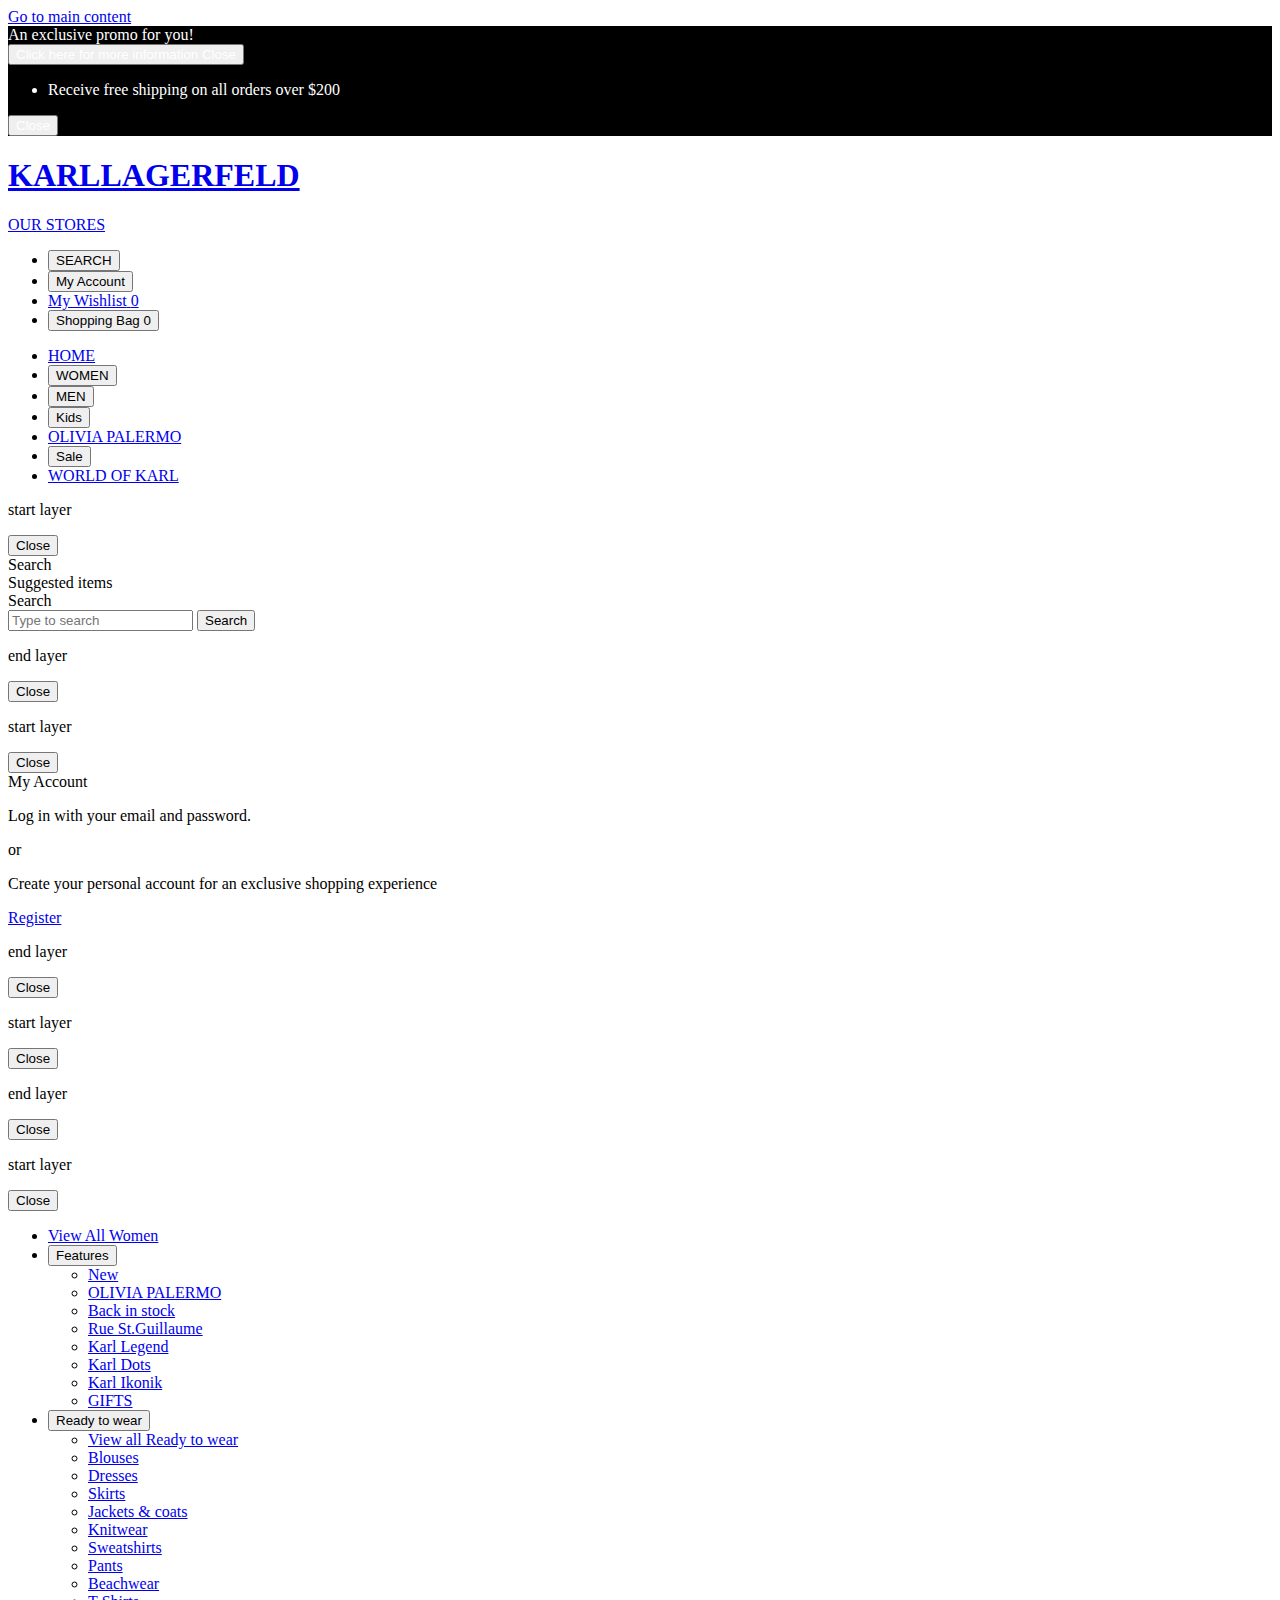
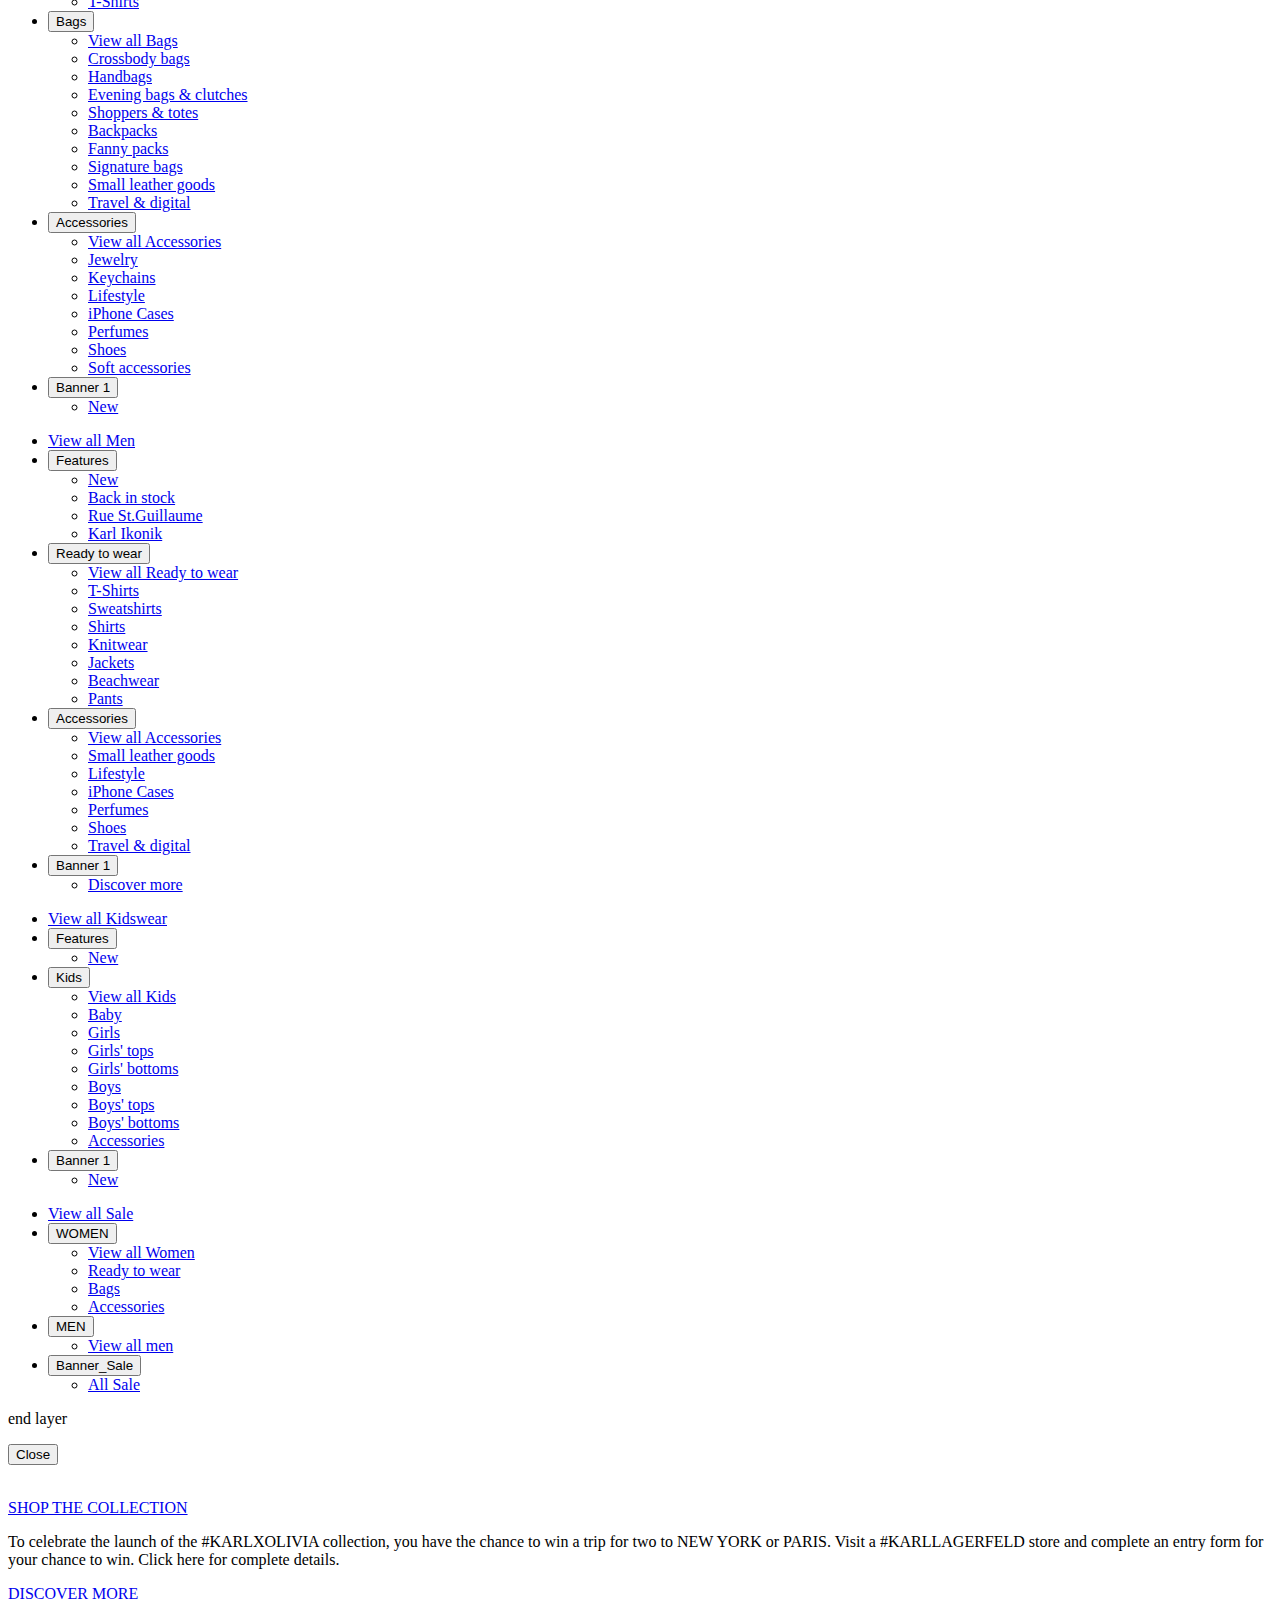
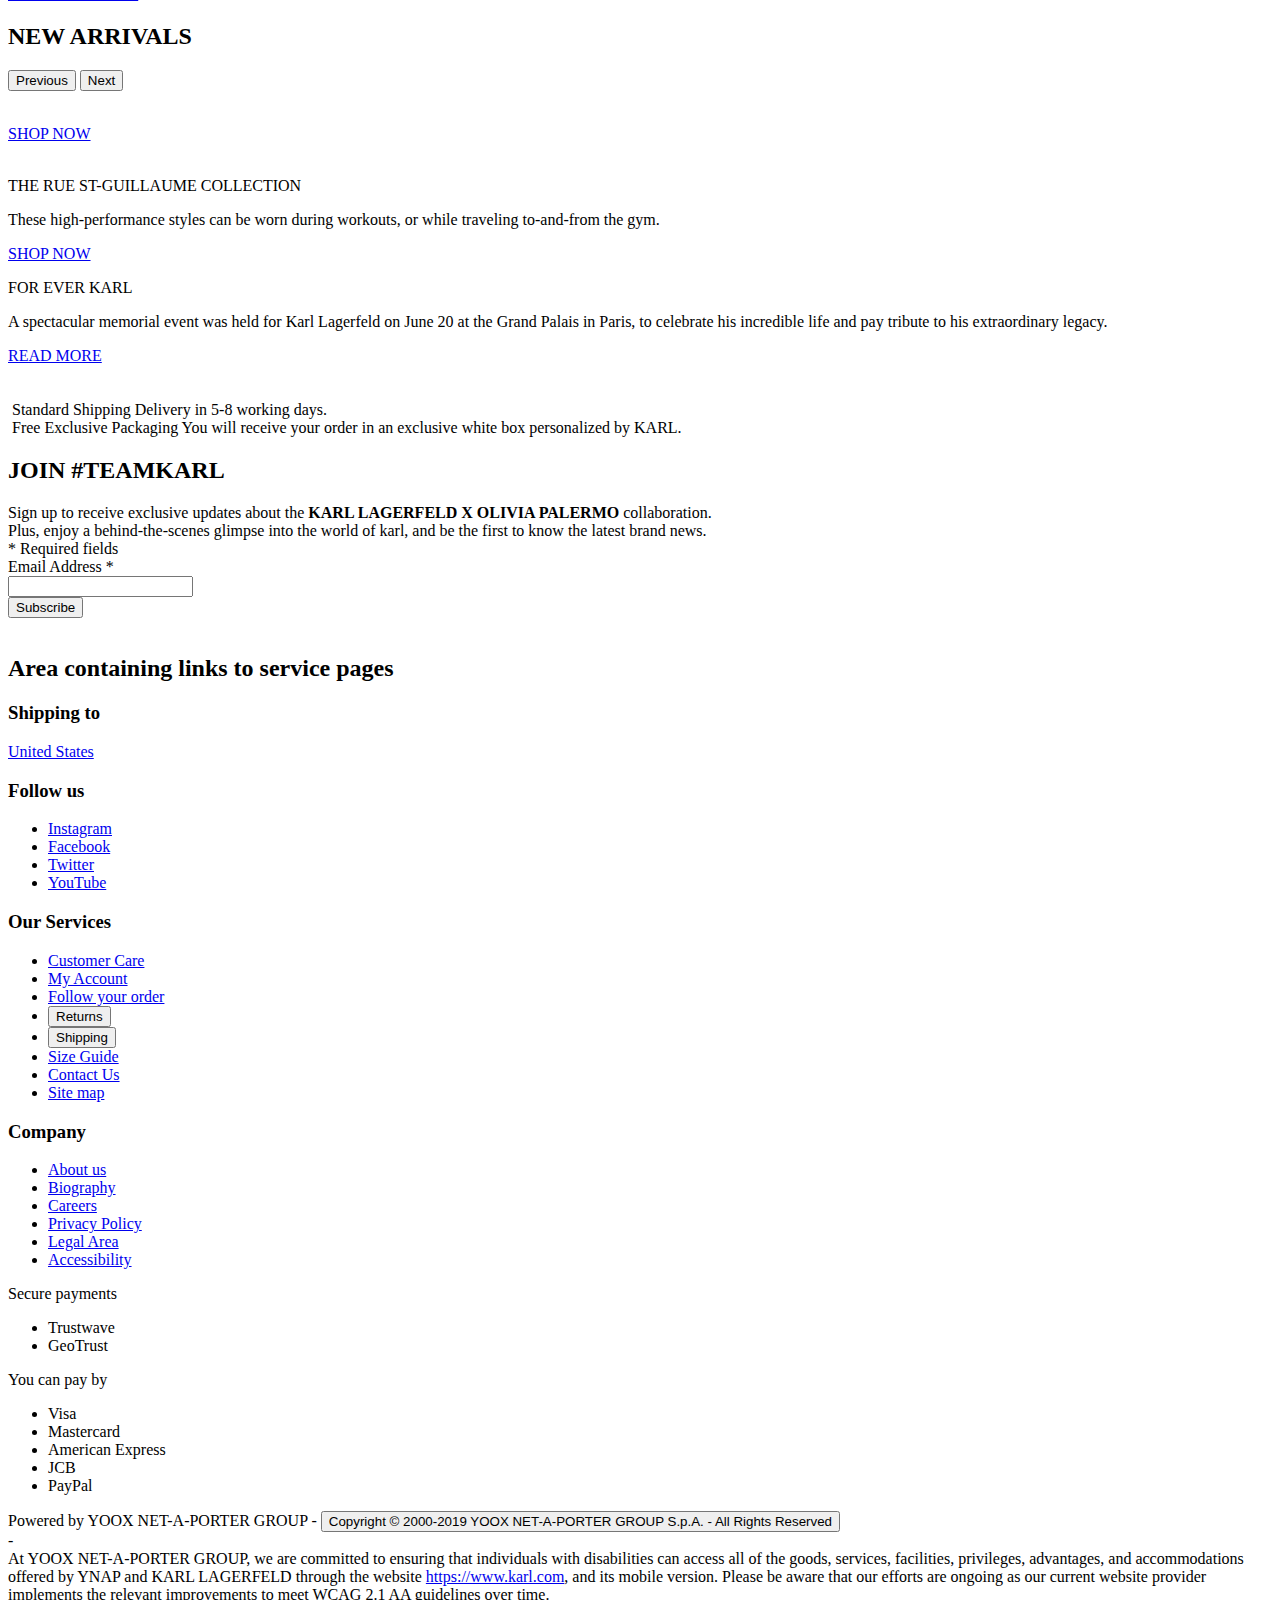
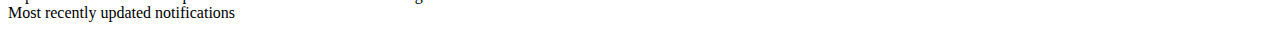
==== index.html @ ff4d2eaf "Add files via upload" ====
<!DOCTYPE html>
<html lang="en" class="no-js desktop" xmlns:fb="//www.facebook.com/2008/fbml" xmlns:og="//opengraphprotocol.org/schema/">
<head>
    <meta charset="utf-8" />
    <meta http-equiv="X-UA-Compatible" content="IE=edge">
    <meta name="viewport" content="width=device-width, height=device-height,  initial-scale=1.0, user-scalable=no, user-scalable=0" />
<script>

    if (typeof yTos === 'undefined') {
        yTos = {};
    }

    yTos.navigation = {"SiteCode":"KARLLAGERFELD_US","Culture":"","Gender":"","Action":"Index","Controller":"Home","Area":"","CurrencySign":"","GenerationDate":"20190708163214","GenerationOriginMachine":"YFP1KARLL02INET","PathAndQuery":"/Home/Index?sitecode=KARLLAGERFELD_US&amp;culture=&amp;language=en&amp;yurirulename=home","Language":"en","LangId":"","PathAndQueryParsed":[{"ParamName":"sitecode","ParamValue":"KARLLAGERFELD_US"},{"ParamName":"culture","ParamValue":""},{"ParamName":"language","ParamValue":"en"},{"ParamName":"yurirulename","ParamValue":"home"}],"AreaIsoCode":"us","AbTests":[],"SiteDefaultGender":"D","SiteDefaultSeason":"P"};
yTos.configuration = {"CloudProductUri":"https://www.karl.com/","CssUri":"https://www.karl.com/ytos/releases/","IdpSettings":{"ImplicitLoginTime":300,"IsIdpEnabled":false},"ImageConverterService":"None","ImgUri":"https://www.karl.com/","JsHelperUri":"https://www.karl.com/ytos/helpers/","JsUri":"https://www.karl.com/ytos/releases/","JsResourcesUri":"https://www.karl.com/ytos/resources/","MapService":{"ApiKey":null,"ClientId":"gme-ynap","Channel":null},"ProductUri":"https://www.karl.com/"};
yTos.domains = {"Host":"https://www.karl.com","HostSecure":"https://www.karl.com","Cookie":"karl.com"};
yTos.environment = "prod";
yTos.configuration.defaults = {"Gender":"D","Season":"P"};


</script>



                <link rel="alternate" hreflang="x-default" href="https://www.karl.com/"/>
                <link rel="alternate" hreflang="en-AD" href="https://www.karl.com/ad"/>
                <link rel="alternate" hreflang="en-AE" href="https://www.karl.com/ae"/>
                <link rel="alternate" hreflang="en-AL" href="https://www.karl.com/al"/>
                <link rel="alternate" hreflang="en-AM" href="https://www.karl.com/am"/>
                <link rel="alternate" hreflang="en-AR" href="https://www.karl.com/ar"/>
                <link rel="alternate" hreflang="de-AT" href="https://www.karl.com/at"/>
                <link rel="alternate" hreflang="en-AU" href="https://www.karl.com/au"/>
                <link rel="alternate" hreflang="en-AZ" href="https://www.karl.com/az"/>
                <link rel="alternate" hreflang="en-BA" href="https://www.karl.com/ba"/>
                <link rel="alternate" hreflang="en-BE" href="https://www.karl.com/be"/>
                <link rel="alternate" hreflang="en-BG" href="https://www.karl.com/bg"/>
                <link rel="alternate" hreflang="en-BH" href="https://www.karl.com/bh"/>
                <link rel="alternate" hreflang="en-BN" href="https://www.karl.com/bn"/>
                <link rel="alternate" hreflang="en-BY" href="https://www.karl.com/by"/>
                <link rel="alternate" hreflang="en-CA" href="https://www.karl.com/ca"/>
                <link rel="alternate" hreflang="en-CH" href="https://www.karl.com/ch"/>
                <link rel="alternate" hreflang="en-CI" href="https://www.karl.com/ci"/>
                <link rel="alternate" hreflang="en-CL" href="https://www.karl.com/cl"/>
                <link rel="alternate" hreflang="en-CO" href="https://www.karl.com/co"/>
                <link rel="alternate" hreflang="en-CY" href="https://www.karl.com/cy"/>
                <link rel="alternate" hreflang="en-CZ" href="https://www.karl.com/cz"/>
                <link rel="alternate" hreflang="de-DE" href="https://www.karl.com/de"/>
                <link rel="alternate" hreflang="en-DK" href="https://www.karl.com/dk"/>
                <link rel="alternate" hreflang="en-DO" href="https://www.karl.com/do"/>
                <link rel="alternate" hreflang="en-DZ" href="https://www.karl.com/dz"/>
                <link rel="alternate" hreflang="en-EE" href="https://www.karl.com/ee"/>
                <link rel="alternate" hreflang="en-EG" href="https://www.karl.com/eg"/>
                <link rel="alternate" hreflang="es-ES" href="https://www.karl.com/es"/>
                <link rel="alternate" hreflang="en-FI" href="https://www.karl.com/fi"/>
                <link rel="alternate" hreflang="fr-FR" href="https://www.karl.com/fr"/>
                <link rel="alternate" hreflang="en-GB" href="https://www.karl.com/gb"/>
                <link rel="alternate" hreflang="en-GE" href="https://www.karl.com/ge"/>
                <link rel="alternate" hreflang="en-GR" href="https://www.karl.com/gr"/>
                <link rel="alternate" hreflang="en-GT" href="https://www.karl.com/gt"/>
                <link rel="alternate" hreflang="en-HR" href="https://www.karl.com/hr"/>
                <link rel="alternate" hreflang="en-HU" href="https://www.karl.com/hu"/>
                <link rel="alternate" hreflang="en-ID" href="https://www.karl.com/id"/>
                <link rel="alternate" hreflang="en-IE" href="https://www.karl.com/ie"/>
                <link rel="alternate" hreflang="en-IL" href="https://www.karl.com/il"/>
                <link rel="alternate" hreflang="en-IN" href="https://www.karl.com/in"/>
                <link rel="alternate" hreflang="en-IS" href="https://www.karl.com/is"/>
                <link rel="alternate" hreflang="it-IT" href="https://www.karl.com/it"/>
                <link rel="alternate" hreflang="en-JO" href="https://www.karl.com/jo"/>
                <link rel="alternate" hreflang="ja-JP" href="https://www.karl.com/jp"/>
                <link rel="alternate" hreflang="en-KG" href="https://www.karl.com/kg"/>
                <link rel="alternate" hreflang="en-KR" href="https://www.karl.com/kr"/>
                <link rel="alternate" hreflang="en-KW" href="https://www.karl.com/kw"/>
                <link rel="alternate" hreflang="en-KZ" href="https://www.karl.com/kz"/>
                <link rel="alternate" hreflang="en-LB" href="https://www.karl.com/lb"/>
                <link rel="alternate" hreflang="en-LI" href="https://www.karl.com/li"/>
                <link rel="alternate" hreflang="en-LR" href="https://www.karl.com/lr"/>
                <link rel="alternate" hreflang="en-LT" href="https://www.karl.com/lt"/>
                <link rel="alternate" hreflang="en-LU" href="https://www.karl.com/lu"/>
                <link rel="alternate" hreflang="en-LV" href="https://www.karl.com/lv"/>
                <link rel="alternate" hreflang="en-MA" href="https://www.karl.com/ma"/>
                <link rel="alternate" hreflang="fr-MC" href="https://www.karl.com/mc"/>
                <link rel="alternate" hreflang="en-MD" href="https://www.karl.com/md"/>
                <link rel="alternate" hreflang="en-ME" href="https://www.karl.com/me"/>
                <link rel="alternate" hreflang="en-MG" href="https://www.karl.com/mg"/>
                <link rel="alternate" hreflang="en-MK" href="https://www.karl.com/mk"/>
                <link rel="alternate" hreflang="en-MT" href="https://www.karl.com/mt"/>
                <link rel="alternate" hreflang="en-MX" href="https://www.karl.com/mx"/>
                <link rel="alternate" hreflang="en-MY" href="https://www.karl.com/my"/>
                <link rel="alternate" hreflang="en-NL" href="https://www.karl.com/nl"/>
                <link rel="alternate" hreflang="en-NO" href="https://www.karl.com/no"/>
                <link rel="alternate" hreflang="en-NZ" href="https://www.karl.com/nz"/>
                <link rel="alternate" hreflang="en-OM" href="https://www.karl.com/om"/>
                <link rel="alternate" hreflang="en-PA" href="https://www.karl.com/pa"/>
                <link rel="alternate" hreflang="en-PE" href="https://www.karl.com/pe"/>
                <link rel="alternate" hreflang="en-PH" href="https://www.karl.com/ph"/>
                <link rel="alternate" hreflang="en-PL" href="https://www.karl.com/pl"/>
                <link rel="alternate" hreflang="en-PT" href="https://www.karl.com/pt"/>
                <link rel="alternate" hreflang="en-PY" href="https://www.karl.com/py"/>
                <link rel="alternate" hreflang="en-QA" href="https://www.karl.com/qa"/>
                <link rel="alternate" hreflang="en-RO" href="https://www.karl.com/ro"/>
                <link rel="alternate" hreflang="en-RS" href="https://www.karl.com/rs"/>
                <link rel="alternate" hreflang="ru-RU" href="https://www.karl.com/ru"/>
                <link rel="alternate" hreflang="en-SA" href="https://www.karl.com/sa"/>
                <link rel="alternate" hreflang="en-SE" href="https://www.karl.com/se"/>
                <link rel="alternate" hreflang="en-SI" href="https://www.karl.com/si"/>
                <link rel="alternate" hreflang="en-SK" href="https://www.karl.com/sk"/>
                <link rel="alternate" hreflang="it-SM" href="https://www.karl.com/sm"/>
                <link rel="alternate" hreflang="en-SR" href="https://www.karl.com/sr"/>
                <link rel="alternate" hreflang="en-SY" href="https://www.karl.com/sy"/>
                <link rel="alternate" hreflang="en-TH" href="https://www.karl.com/th"/>
                <link rel="alternate" hreflang="en-TJ" href="https://www.karl.com/tj"/>
                <link rel="alternate" hreflang="en-TM" href="https://www.karl.com/tm"/>
                <link rel="alternate" hreflang="en-TN" href="https://www.karl.com/tn"/>
                <link rel="alternate" hreflang="en-TR" href="https://www.karl.com/tr"/>
                <link rel="alternate" hreflang="en-UA" href="https://www.karl.com/ua"/>
                <link rel="alternate" hreflang="en-US" href="https://www.karl.com/us"/>
                <link rel="alternate" hreflang="en-UZ" href="https://www.karl.com/uz"/>
                <link rel="alternate" hreflang="it-VA" href="https://www.karl.com/va"/>
                <link rel="alternate" hreflang="en-VE" href="https://www.karl.com/ve"/>
                <link rel="alternate" hreflang="en-VN" href="https://www.karl.com/vn"/>
                <link rel="alternate" hreflang="en-ZA" href="https://www.karl.com/za"/>
        <link rel="canonical" href="https://www.karl.com"/>

    <link rel="shortcut icon" type="image/x-icon" href="https://www.karl.com/ytos/resources/KARLLAGERFELD/favicon/favicon.ico">

<link href="css/site.css" rel="stylesheet" />
<link href="css/home.css" rel="stylesheet" />


    <script type="text/javascript">
        /*! modernizr 3.6.0 (Custom Build) | MIT *
         * https://modernizr.com/download/?-cssanimations-cssgrid_cssgridlegacy-csstransitions-flexbox-flexboxlegacy-geolocation-history-touchevents-domprefixes-hasevent-mq-prefixed-prefixes-setclasses-shiv-testallprops-testprop-teststyles !*/
        !function(e,t,n){function r(e){return e.replace(/([a-z])-([a-z])/g,function(e,t,n){return t+n.toUpperCase()}).replace(/^-/,"")}function o(e,t){return typeof e===t}function i(){var e,t,n,r,i,a,s;for(var l in b)if(b.hasOwnProperty(l)){if(e=[],t=b[l],t.name&&(e.push(t.name.toLowerCase()),t.options&&t.options.aliases&&t.options.aliases.length))for(n=0;n<t.options.aliases.length;n++)e.push(t.options.aliases[n].toLowerCase());for(r=o(t.fn,"function")?t.fn():t.fn,i=0;i<e.length;i++)a=e[i],s=a.split("."),1===s.length?Modernizr[s[0]]=r:(!Modernizr[s[0]]||Modernizr[s[0]]instanceof Boolean||(Modernizr[s[0]]=new Boolean(Modernizr[s[0]])),Modernizr[s[0]][s[1]]=r),C.push((r?"":"no-")+s.join("-"))}}function a(e){var t=_.className,n=Modernizr._config.classPrefix||"";if(T&&(t=t.baseVal),Modernizr._config.enableJSClass){var r=new RegExp("(^|\\s)"+n+"no-js(\\s|$)");t=t.replace(r,"$1"+n+"js$2")}Modernizr._config.enableClasses&&(t+=" "+n+e.join(" "+n),T?_.className.baseVal=t:_.className=t)}function s(){return"function"!=typeof t.createElement?t.createElement(arguments[0]):T?t.createElementNS.call(t,"http://www.w3.org/2000/svg",arguments[0]):t.createElement.apply(t,arguments)}function l(){var e=t.body;return e||(e=s(T?"svg":"body"),e.fake=!0),e}function u(e,n,r,o){var i,a,u,c,f="modernizr",d=s("div"),p=l();if(parseInt(r,10))for(;r--;)u=s("div"),u.id=o?o[r]:f+(r+1),d.appendChild(u);return i=s("style"),i.type="text/css",i.id="s"+f,(p.fake?p:d).appendChild(i),p.appendChild(d),i.styleSheet?i.styleSheet.cssText=e:i.appendChild(t.createTextNode(e)),d.id=f,p.fake&&(p.style.background="",p.style.overflow="hidden",c=_.style.overflow,_.style.overflow="hidden",_.appendChild(p)),a=n(d,e),p.fake?(p.parentNode.removeChild(p),_.style.overflow=c,_.offsetHeight):d.parentNode.removeChild(d),!!a}function c(e,t){return!!~(""+e).indexOf(t)}function f(e,t){return function(){return e.apply(t,arguments)}}function d(e,t,n){var r;for(var i in e)if(e[i]in t)return n===!1?e[i]:(r=t[e[i]],o(r,"function")?f(r,n||t):r);return!1}function p(e){return e.replace(/([A-Z])/g,function(e,t){return"-"+t.toLowerCase()}).replace(/^ms-/,"-ms-")}function m(t,n,r){var o;if("getComputedStyle"in e){o=getComputedStyle.call(e,t,n);var i=e.console;if(null!==o)r&&(o=o.getPropertyValue(r));else if(i){var a=i.error?"error":"log";i[a].call(i,"getComputedStyle returning null, its possible modernizr test results are inaccurate")}}else o=!n&&t.currentStyle&&t.currentStyle[r];return o}function h(t,r){var o=t.length;if("CSS"in e&&"supports"in e.CSS){for(;o--;)if(e.CSS.supports(p(t[o]),r))return!0;return!1}if("CSSSupportsRule"in e){for(var i=[];o--;)i.push("("+p(t[o])+":"+r+")");return i=i.join(" or "),u("@supports ("+i+") { #modernizr { position: absolute; } }",function(e){return"absolute"==m(e,null,"position")})}return n}function v(e,t,i,a){function l(){f&&(delete M.style,delete M.modElem)}if(a=o(a,"undefined")?!1:a,!o(i,"undefined")){var u=h(e,i);if(!o(u,"undefined"))return u}for(var f,d,p,m,v,g=["modernizr","tspan","samp"];!M.style&&g.length;)f=!0,M.modElem=s(g.shift()),M.style=M.modElem.style;for(p=e.length,d=0;p>d;d++)if(m=e[d],v=M.style[m],c(m,"-")&&(m=r(m)),M.style[m]!==n){if(a||o(i,"undefined"))return l(),"pfx"==t?m:!0;try{M.style[m]=i}catch(y){}if(M.style[m]!=v)return l(),"pfx"==t?m:!0}return l(),!1}function g(e,t,n,r,i){var a=e.charAt(0).toUpperCase()+e.slice(1),s=(e+" "+P.join(a+" ")+a).split(" ");return o(t,"string")||o(t,"undefined")?v(s,t,r,i):(s=(e+" "+E.join(a+" ")+a).split(" "),d(s,t,n))}function y(e,t,r){return g(e,n,n,t,r)}var C=[],x="Moz O ms Webkit",b=[],S={_version:"3.6.0",_config:{classPrefix:"",enableClasses:!0,enableJSClass:!0,usePrefixes:!0},_q:[],on:function(e,t){var n=this;setTimeout(function(){t(n[e])},0)},addTest:function(e,t,n){b.push({name:e,fn:t,options:n})},addAsyncTest:function(e){b.push({name:null,fn:e})}},E=S._config.usePrefixes?x.toLowerCase().split(" "):[];S._domPrefixes=E;var Modernizr=function(){};Modernizr.prototype=S,Modernizr=new Modernizr,Modernizr.addTest("geolocation","geolocation"in navigator),Modernizr.addTest("history",function(){var t=navigator.userAgent;return-1===t.indexOf("Android 2.")&&-1===t.indexOf("Android 4.0")||-1===t.indexOf("Mobile Safari")||-1!==t.indexOf("Chrome")||-1!==t.indexOf("Windows Phone")||"file:"===location.protocol?e.history&&"pushState"in e.history:!1});var w=S._config.usePrefixes?" -webkit- -moz- -o- -ms- ".split(" "):["",""];S._prefixes=w;var _=t.documentElement,T="svg"===_.nodeName.toLowerCase();T||!function(e,t){function n(e,t){var n=e.createElement("p"),r=e.getElementsByTagName("head")[0]||e.documentElement;return n.innerHTML="x<style>"+t+"</style>",r.insertBefore(n.lastChild,r.firstChild)}function r(){var e=C.elements;return"string"==typeof e?e.split(" "):e}function o(e,t){var n=C.elements;"string"!=typeof n&&(n=n.join(" ")),"string"!=typeof e&&(e=e.join(" ")),C.elements=n+" "+e,u(t)}function i(e){var t=y[e[v]];return t||(t={},g++,e[v]=g,y[g]=t),t}function a(e,n,r){if(n||(n=t),f)return n.createElement(e);r||(r=i(n));var o;return o=r.cache[e]?r.cache[e].cloneNode():h.test(e)?(r.cache[e]=r.createElem(e)).cloneNode():r.createElem(e),!o.canHaveChildren||m.test(e)||o.tagUrn?o:r.frag.appendChild(o)}function s(e,n){if(e||(e=t),f)return e.createDocumentFragment();n=n||i(e);for(var o=n.frag.cloneNode(),a=0,s=r(),l=s.length;l>a;a++)o.createElement(s[a]);return o}function l(e,t){t.cache||(t.cache={},t.createElem=e.createElement,t.createFrag=e.createDocumentFragment,t.frag=t.createFrag()),e.createElement=function(n){return C.shivMethods?a(n,e,t):t.createElem(n)},e.createDocumentFragment=Function("h,f","return function(){var n=f.cloneNode(),c=n.createElement;h.shivMethods&&("+r().join().replace(/[\w\-:]+/g,function(e){return t.createElem(e),t.frag.createElement(e),'c("'+e+'")'})+");return n}")(C,t.frag)}function u(e){e||(e=t);var r=i(e);return!C.shivCSS||c||r.hasCSS||(r.hasCSS=!!n(e,"article,aside,dialog,figcaption,figure,footer,header,hgroup,main,nav,section{display:block}mark{background:#FF0;color:#000}template{display:none}")),f||l(e,r),e}var c,f,d="3.7.3",p=e.html5||{},m=/^<|^(?:button|map|select|textarea|object|iframe|option|optgroup)$/i,h=/^(?:a|b|code|div|fieldset|h1|h2|h3|h4|h5|h6|i|label|li|ol|p|q|span|strong|style|table|tbody|td|th|tr|ul)$/i,v="_html5shiv",g=0,y={};!function(){try{var e=t.createElement("a");e.innerHTML="<xyz></xyz>",c="hidden"in e,f=1==e.childNodes.length||function(){t.createElement("a");var e=t.createDocumentFragment();return"undefined"==typeof e.cloneNode||"undefined"==typeof e.createDocumentFragment||"undefined"==typeof e.createElement}()}catch(n){c=!0,f=!0}}();var C={elements:p.elements||"abbr article aside audio bdi canvas data datalist details dialog figcaption figure footer header hgroup main mark meter nav output picture progress section summary template time video",version:d,shivCSS:p.shivCSS!==!1,supportsUnknownElements:f,shivMethods:p.shivMethods!==!1,type:"default",shivDocument:u,createElement:a,createDocumentFragment:s,addElements:o};e.html5=C,u(t),"object"==typeof module&&module.exports&&(module.exports=C)}("undefined"!=typeof e?e:this,t);var N=function(){function e(e,t){var o;return e?(t&&"string"!=typeof t||(t=s(t||"div")),e="on"+e,o=e in t,!o&&r&&(t.setAttribute||(t=s("div")),t.setAttribute(e,""),o="function"==typeof t[e],t[e]!==n&&(t[e]=n),t.removeAttribute(e)),o):!1}var r=!("onblur"in t.documentElement);return e}();S.hasEvent=N;var z=function(){var t=e.matchMedia||e.msMatchMedia;return t?function(e){var n=t(e);return n&&n.matches||!1}:function(t){var n=!1;return u("@media "+t+" { #modernizr { position: absolute; } }",function(t){n="absolute"==(e.getComputedStyle?e.getComputedStyle(t,null):t.currentStyle).position}),n}}();S.mq=z;var j=S.testStyles=u;Modernizr.addTest("touchevents",function(){var n;if("ontouchstart"in e||e.DocumentTouch&&t instanceof DocumentTouch)n=!0;else{var r=["@media (",w.join("touch-enabled),("),"heartz",")","{#modernizr{top:9px;position:absolute}}"].join("");j(r,function(e){n=9===e.offsetTop})}return n});var P=S._config.usePrefixes?x.split(" "):[];S._cssomPrefixes=P;var k=function(t){var r,o=w.length,i=e.CSSRule;if("undefined"==typeof i)return n;if(!t)return!1;if(t=t.replace(/^@/,""),r=t.replace(/-/g,"_").toUpperCase()+"_RULE",r in i)return"@"+t;for(var a=0;o>a;a++){var s=w[a],l=s.toUpperCase()+"_"+r;if(l in i)return"@-"+s.toLowerCase()+"-"+t}return!1};S.atRule=k;var A={elem:s("modernizr")};Modernizr._q.push(function(){delete A.elem});var M={style:A.elem.style};Modernizr._q.unshift(function(){delete M.style});S.testProp=function(e,t,r){return v([e],n,t,r)};S.testAllProps=g;S.prefixed=function(e,t,n){return 0===e.indexOf("@")?k(e):(-1!=e.indexOf("-")&&(e=r(e)),t?g(e,t,n):g(e,"pfx"))};S.testAllProps=y,Modernizr.addTest("cssanimations",y("animationName","a",!0)),Modernizr.addTest("flexbox",y("flexBasis","1px",!0)),Modernizr.addTest("flexboxlegacy",y("boxDirection","reverse",!0)),Modernizr.addTest("csstransitions",y("transition","all",!0)),Modernizr.addTest("cssgridlegacy",y("grid-columns","10px",!0)),Modernizr.addTest("cssgrid",y("grid-template-rows","none",!0)),i(),a(C),delete S.addTest,delete S.addAsyncTest;for(var F=0;F<Modernizr._q.length;F++)Modernizr._q[F]();e.Modernizr=Modernizr}(window,document);
    </script>


<!-- SITE NAME SEARCH - https://developers.google.com/search/docs/data-types/sitename -->
<script type="application/ld+json">
    {
        "@context": "https://schema.org",
        "@type": "WebSite",
        "name": "Karl Lagerfeld Official Online Store",
        "alternateName": "Karl Lagerfeld",
        "url": "https://www.karl.com"
    }
</script>
<!-- ORGANIZATION LOGO - https://developers.google.com/search/docs/data-types/logo -->
<script type="application/ld+json">
    {
        "@context": "https://schema.org",
        "@type": "Organization",
        "url": "https://www.karl.com",
        "logo": "https://www.karl.com/ytos/resources/KARLLAGERFELD/images/logo-karllagerfeld-google.png"
    }
</script>
<!-- SITE LINKS SEARCH BOX - https://developers.google.com/search/docs/data-types/sitelinks-searchbox -->
<script type="application/ld+json">
    {
      "@context": "https://schema.org",
      "@type": "WebSite",
      "url": "https://www.karl.com",
      "potentialAction": {
        "@type": "SearchAction",
        "target": "https://www.karl.com/Search/Index?textsearch={search_term_string}&department=llprdcts",
        "query-input": "required name=search_term_string"
      }
    }
</script>
<!-- SOCIAL PROFILE LINKS - https://developers.google.com/search/docs/data-types/social-profile-links -->
<script type="application/ld+json">
    {
        "@context": "https://schema.org",
        "@type": "Organization",
        "name": "Karl Lagerfeld Official Online Store",
        "url": "https://www.karl.com",
        "sameAs": [
            "https://www.facebook.com/karllagerfeld",
            "https://twitter.com/KarlLagerfeld",
            "https://www.instagram.com/karllagerfeld",
            "https://www.pinterest.com/karllagerfeld",
            "https://www.youtube.com/user/karllagerfeld"
        ]
    }
</script>






<meta property="og:image" content="" />
<meta property="og:title" content="Karl Lagerfeld handbags, clothing, shoes and more - Karl.com" />
<meta property="og:url" content="https://www.karl.com/US">
<meta property="og:type" content="website">
<meta property="og:site_name" content="Karl Lagerfeld handbags, clothing, shoes and more - Karl.com" />
<meta property="og:description" content="Shop Karl Lagerfeld for designer handbags, watches, shoes, clothing and more, and discover the latest news from the World of Karl." />

<meta name="twitter:card" content="product" />
<meta name="twitter:title" content="Karl Lagerfeld handbags, clothing, shoes and more - Karl.com" />
<meta name="twitter:description" content="Shop Karl Lagerfeld for designer handbags, watches, shoes, clothing and more, and discover the latest news from the World of Karl." />
<meta name="twitter:image" content="" />

<meta name="description" content="Shop Karl Lagerfeld for designer handbags, watches, shoes, clothing and more, and discover the latest news from the World of Karl." />
<meta name="keywords" content="" />
            <script>
                yTos.MetaDebugApi = {"SiteCode":"KARLLAGERFELD_US","Page":"H","Gender":null,"AgeRange":null,"Department":null,"Macro":null,"Micro":null,"MacroMarchio":null,"Brand":null,"Season":null,"Section":null,"Landing":null,"Code10":null,"Division":"KARLLAGERFELD","GalleryId":null,"SubSection":null,"Post":null,"Site":null,"GridId":null,"Sh":null,"Family":null,"LangId":"","Occasion":null};
            </script>
        <title>Karl Lagerfeld handbags, clothing, shoes and more - Karl.com</title>


    <link rel="dns-prefetch" href="https://www.karl.com/" />
    <link rel="dns-prefetch" href="https://www.google-analytics.com/" />
    <link rel="dns-prefetch" href="https://maps.googleapis.com/" />
    <link rel="dns-prefetch" href="https://secure.social.yoox.it/" />
    <link rel="dns-prefetch" href="https://script.hotjar.com/" />
    <link rel="dns-prefetch" href="https://static.hotjar.com/" />
    <link rel="dns-prefetch" href="https://script.crazyegg.com/" />
    <link rel="dns-prefetch" href="https://connect.facebook.com/" />
    <link rel="dns-prefetch" href="https://bat.bing.com/" />
    <link rel="dns-prefetch" href="https://conversions.genieventures.co.uk/" />
    <link rel="dns-prefetch" href="https://googleads.g.doubleclick.net/" />
    <link rel="dns-prefetch" href="https://connect.facebook.net/" />
    <link rel="dns-prefetch" href="https://www.googleadservices.com/" />
    <link rel="dns-prefetch" href="https://in.hotjar.com/" />

    <!-- jsInit -->
    <script type="text/javascript">
        var jsInit = {
            labels: {
                onLineStoreLabel: "Online Store",
                experienceLabel: "World of Karl",
                giftMaxChar: "(max. 230 characters)",
                clickToZoom: "Click to zoom",
                cashOnDeliveryDesc: "",
                keepUpKarlNl: "Keep up with KARL!",
                readMoreBtn: "Read the story"
            }
        };
    </script>
</head>


<body id="home" class="index us season_p desktop opc">





<div id="fullOverlay" class="fullOverlay">
    <!---->
</div>

<div class="headSpace">
    <div id="siteOverlay">
        <!---->
    </div>

    <a class="skipToMain visuallyHidden" href="#main">Go to main content</a>

<script>

    if (typeof yTos === 'undefined') {
        yTos = {};
    }

    yTos.navigation = {"SiteCode":"KARLLAGERFELD_US","Culture":"","Gender":"","Action":"Index","Controller":"Home","Area":"","CurrencySign":"","GenerationDate":"20190708163214","GenerationOriginMachine":"YFP1KARLL02INET","PathAndQuery":"/Home/Index?sitecode=KARLLAGERFELD_US&amp;culture=&amp;language=en&amp;yurirulename=home","Language":"en","LangId":"","PathAndQueryParsed":[{"ParamName":"sitecode","ParamValue":"KARLLAGERFELD_US"},{"ParamName":"culture","ParamValue":""},{"ParamName":"language","ParamValue":"en"},{"ParamName":"yurirulename","ParamValue":"home"}],"AreaIsoCode":"us","AbTests":[],"SiteDefaultGender":"D","SiteDefaultSeason":"P"};
yTos.configuration = {"CloudProductUri":"https://www.karl.com/","CssUri":"https://www.karl.com/ytos/releases/","IdpSettings":{"ImplicitLoginTime":300,"IsIdpEnabled":false},"ImageConverterService":"None","ImgUri":"https://www.karl.com/","JsHelperUri":"https://www.karl.com/ytos/helpers/","JsUri":"https://www.karl.com/ytos/releases/","JsResourcesUri":"https://www.karl.com/ytos/resources/","MapService":{"ApiKey":null,"ClientId":"gme-ynap","Channel":null},"ProductUri":"https://www.karl.com/"};
yTos.domains = {"Host":"https://www.karl.com","HostSecure":"https://www.karl.com","Cookie":"karl.com"};
yTos.environment = "prod";
yTos.configuration.defaults = {"Gender":"D","Season":"P"};


</script>



<script>
    if (typeof yTos === 'undefined') {
        yTos = {};
    }
    
    if (typeof yTos.accessibility === 'undefined') {
        yTos.accessibility = {};
    }


    yTos.accessibility.layer = {
        beginHtml: "<div class='is-vHidden'>Beginning of layer content.</div>",
        endHtml: "<div class='is-vHidden'>End of layer content.</div>",
        closeHtml: "<button class='mfp-close'>Close</button>"
    };
</script>



<!-- <div class="privacyPolicyContainer">
    <div id="privacyPolicyBanner">
        <span class="privacyText">
            Starting from 31 July 2019, the new text of our Privacy Policy will be in force. KARL LAGERFELD and YNAP have redefined their respective roles relating to personal data processing, without any impact on the users. See the new <a href="/us/Help/LegalArea/PrivacyPolicy">Privacy Policy</a> for further information on the update.
        </span>
        <button class="closeButton" aria-expanded="false">
            <span class="icon closeButton-icon"></span>
            <span class="text closeButton-text">Close</span>
        </button>
    </div>
</div> -->



        <div id="promotions" class="lightFocus" style="color: white; background: black">
            <div class="promotionsTitle">
                <div class="promoLabel">An exclusive promo for you!</div>
                <button class="promoIcon" style="color: white" aria-expanded="false">
                    <span class="icon white"></span>
                    <span class="openInfo">Click here for more information</span>
                    <span class="closeInfo">Close</span>
                </button>
            </div>



<section class="selfUpdater promotions list" data-ytos-ctrl="promotion.selfUpdater" data-ytos-opt="{&quot;options&quot;:{&quot;settings&quot;:{&quot;IsSliderEnabled&quot;:false,&quot;PromotionsCount&quot;:1},&quot;data&quot;:{&quot;PromotionsOptions&quot;:{&quot;PromotionLayoutTypes&quot;:0,&quot;SliderPeriodMs&quot;:null,&quot;SlidingEffectDurationMs&quot;:null,&quot;ShowTitle&quot;:false,&quot;ShouldRefresh&quot;:true,&quot;PrintNoPromotionsLabel&quot;:false},&quot;Code10&quot;:null,&quot;PromotionApplied&quot;:0}}}" data-ytos-scope="promotionalEngine" data-ytos-ver="1.1.1">        <ul class="promotionList" data-ytos-promotionslist="">
                    <li class="promotionEntry shortOnly " data-ytos-promo="">
                        <div class="shortDescription">
                            Receive free shipping on all orders over $200
                        </div>
                        <div class="longDescription">
                            
                        </div>
                    </li>

        </ul>
</section>
            <button class="promoIcon endLayer" style="color: white" aria-expanded="false">
                <span class="icon white"></span>
                <span class="closeInfo">Close</span>
            </button>
        </div>


    
    <div id="menu-space"></div>
    <header id="siteHeader" class="hasPremiumClientService">
        <div class="headerWrapper">
            <div class="wrapper_top">

    

<!-- LOGO -->
      <a href="index.html"> 
        <h1 class="logo" itemscope="" itemtype="https://schema.org/Organization">
            <span class="visuallyHidden">KARLLAGERFELD</span>
        </h1>
      </a>


                <nav id="iconHeaderWrapperSx" class="iconHeaderWrapper">
                    <div class="storeLocator iconHeader" >
                        <a href="https://www.karl.com/experience/us/store-locator/" title="OUR STORES">
                            <span class="icon"></span>
                            <span class="text">OUR STORES</span>
                        </a>
                    </div>
                </nav>
                <nav id="iconHeaderWrapperDx" class="iconHeaderWrapper">
                    <ul>
                        <li class="searchButton iconHeader">
                            <button id="searchButton"  title="SEARCH" aria-expanded="false" aria-controls="searchLayer">
                                <span class="icon"></span>
                                <span class="text visuallyHidden">SEARCH</span>
                            </button>

                        </li>
                            <li class="accountButton iconHeader ">
                                <button id="accountButton" title="MY ACCOUNT"  aria-expanded="false" aria-controls="accountLayer"  >
                                    <span class="icon"></span>
                                    <span class="text visuallyHidden">My Account</span>
                                </button>

                                
                            </li>
                            <li class="wishListButton iconHeader">



<div class="wishListLink " data-ytos-ctrl="wishlist.wishListLink" data-ytos-opt="{&quot;options&quot;:{&quot;preventDefaultBehaviour&quot;:false,&quot;itemsInWishList&quot;:0,&quot;shouldAccessLocalStorage&quot;:false,&quot;shouldFilterBySiteCode&quot;:true},&quot;config&quot;:{}}" data-ytos-ver="1.2.5"><a rel="nofollow" href="/us/Account/WishList" data-ytos-mdl="{&quot;itemsInWishList&quot;: 0}"  title="MY WISHLIST">
        <span class="icon" aria-hidden="true"></span>
        <span class="text">My Wishlist</span>
        <span class="count">0</span>
    </a>
</div>
                            </li>
                            <li class="minicartButton iconHeader">





<div class="linkToShoppingBag" data-ytos-ctrl="checkout.linkToShoppingBag" data-ytos-opt="{&quot;options&quot;:{&quot;preventDefaultBehaviour&quot;:true,&quot;labelType&quot;:0}}" data-ytos-ver="0.3.0"><div class="inner cartlinkitems0" data-ytos-products-count="0">

        

        <button id="minicartButton" title="SHOPPING BAG" aria-expanded="false" aria-controls="minicartLayer" aria-label="Shopping Bag: 0 items">
            <span class="icon" aria-hidden="true"></span>

    <span class="text">Shopping Bag</span>
    <span class="count">0</span>
        </button>
    </div>
</div>
                            </li>
                    </ul>
                </nav>

            </div>

<nav class="menu menu_level0">
    
    <div class="menu_prev" aria-hidden="true">
        <span class="icon"></span>
    </div>


<div class="level-0" data-level="0"><ul><li class="selected leaf hidden_home menuItem" data-target-code="hidden_home" id="hidden_home"><a href="https://www.karl.com/us"><span aria-hidden="true" class="icon"></span><span class="text">HOME</span></a></li><li class="leaf hasChildren women menuItem" data-target-code="women" data-target-parameters="section=women" id="women"><button aria-expanded="false" aria-haspopup="true"><span aria-hidden="true" class="icon"></span><span class="text">WOMEN</span></button></li><li class="leaf hasChildren men menuItem" data-target-code="men" data-target-parameters="section=men" id="men"><button aria-expanded="false" aria-haspopup="true"><span aria-hidden="true" class="icon"></span><span class="text">MEN</span></button></li><li class="leaf hasChildren kidswear menuItem" data-target-code="kidswear" data-target-parameters="section=kids" id="kidswear"><button aria-expanded="false" aria-haspopup="true"><span aria-hidden="true" class="icon"></span><span class="text">Kids</span></button></li><li class="leaf olivialogo menuItem" data-target-code="olivialogo" data-target-parameters="section=olivia-palermo" id="olivialogo"><a href="https://www.karl.com/us/subhome/olivia-palermo_section"><span aria-hidden="true" class="icon"></span><span class="text">OLIVIA PALERMO</span></a></li><li class="leaf hasChildren redlabel_sale menuItem" data-target-code="redlabel_sale" id="redlabel_sale"><button aria-expanded="false" aria-haspopup="true"><span aria-hidden="true" class="icon"></span><span class="text">Sale</span></button></li><li class="leaf worldofkarl menuItem" data-target-code="worldofkarl" id="worldofkarl"><a href="worldofkarl.html"><span aria-hidden="true" class="icon"></span><span class="text">WORLD OF KARL</span></a></li>

</ul></div>

    <div class="menu_next" aria-hidden="true">
        <span class="icon"></span>
    </div>

</nav>






<div class="storeLayers">
    <!--layers start -->
    <div class="storeLayer searchLayer" tabindex="-1" id="searchLayer" aria-labelledby="searchButton" role="dialog">
<div class="storeLayer-inner">



<div class="is-vHidden">
    <p class="layerStartLabel">start layer</p>
</div>

<div class="closeButtonWrapper">
    <button class="closeButton closeButton--startLayer" data-ytos-close-layer >
        <span class="text closeButton-text">Close</span>
        <span class="icon closeButton-icon"></span>
    </button>
</div>



<div class="layer-title">
    Search
</div>

<div class="suggestion_wrapper">
    <div class="suggested_items">
        <div class="title">
            Suggested items
        </div>
        <div class="suggested_container products">
            
        </div>
    </div>

    <div class="suggestion_form">



<form action="/Search/Index" class="textSearch" data-ytos-ctrl="search.textBox" data-ytos-ver="1.4.6" data-ytos-opt="{&quot;config&quot;:{&quot;IsFaytEnabled&quot;:true,&quot;ViewType&quot;:2,&quot;IsGenderPickerEnabled&quot;:false,&quot;GenderPickerType&quot;:0,&quot;QueryMinLength&quot;:2}}">
    <!-- text search input fields -->
            <div class="fieldLabel">
                <label for="searchInput">Search</label>
            </div>


    <input type="text" id="searchInput" autocomplete="off" placeholder="Type to search" data-ytos-input/>
    <input type="hidden" name="textsearch" data-ytos-text-search />
    <input type="hidden" name="siteCode" value="KARLLAGERFELD_US" />

    <!-- required hidden fields -->
            <input type="hidden" name="season" value="A,P,E"/>
            <input type="hidden" name="department" value="llprdcts"/>


        <input type="hidden" name="gender" value="U,D,E"/>

        <button type="submit">Search</button>


</form>



    </div>
    
</div>



<div class="is-vHidden">
    <p class="layerEndLabel">end layer</p>
</div>

<div class="closeButtonWrapper">
    <button class="closeButton closeButton--endLayer" data-ytos-close-layer >
        <span class="text closeButton-text">Close</span>
        <span class="icon closeButton-icon"></span>
    </button>
</div>

</div>

    </div>

    <div class="storeLayer accountLayer" tabindex="-1" id="accountLayer" aria-labelledby="accountButton" role="dialog">



<div class="is-vHidden">
    <p class="layerStartLabel">start layer</p>
</div>

<div class="closeButtonWrapper">
    <button class="closeButton closeButton--startLayer" data-ytos-close-layer >
        <span class="text closeButton-text">Close</span>
        <span class="icon closeButton-icon"></span>
    </button>
</div>

            <div class="layer-title">
                My Account
            </div>
<div class="customMyAccountMenu " data-ytos-ctrl="account.customMyAccountMenu" data-ytos-ver="1.2.2">        <div class="loginLayerContainer">

            <p class="description">Log in with your email and password.</p>



        </div>
        <span class="orLabel">or</span>
        <div class="registrationLayerContainer">

            <p class="description">Create your personal account for an exclusive shopping experience</p>

            <div class="openRegistrationButtonContainer">
<a class="" href="https://www.karl.com/us/Account/User/Register">Register</a>
            </div>
        </div>
</div>



<div class="is-vHidden">
    <p class="layerEndLabel">end layer</p>
</div>

<div class="closeButtonWrapper">
    <button class="closeButton closeButton--endLayer" data-ytos-close-layer >
        <span class="text closeButton-text">Close</span>
        <span class="icon closeButton-icon"></span>
    </button>
</div>

    </div>

    

    <div class="storeLayer minicartLayer loading" tabindex="-1" id="minicartLayer" aria-labelledby="minicartButton" role="dialog">



<div class="is-vHidden">
    <p class="layerStartLabel">start layer</p>
</div>

<div class="closeButtonWrapper">
    <button class="closeButton closeButton--startLayer" data-ytos-close-layer >
        <span class="text closeButton-text">Close</span>
        <span class="icon closeButton-icon"></span>
    </button>
</div>




<div class="miniCart" data-ytos-ctrl="cart.miniCart" data-ytos-opt="{&quot;config&quot;:{&quot;activeCheckoutType&quot;:&quot;OnePageCheckout&quot;},&quot;options&quot;:{&quot;showOnCartLinkMouseEnter&quot;:false,&quot;hideOnCartLinkMouseLeave&quot;:false,&quot;toggleOnCartLinkClick&quot;:true,&quot;hideOnMiniCartMouseLeave&quot;:false,&quot;showOnItemAdded&quot;:true,&quot;hideTimeoutOnItemAdded&quot;:3000,&quot;showIfEmpty&quot;:true}}" data-ytos-ver="1.4.4" id="miniCart"></div>


<div class="is-vHidden">
    <p class="layerEndLabel">end layer</p>
</div>

<div class="closeButtonWrapper">
    <button class="closeButton closeButton--endLayer" data-ytos-close-layer >
        <span class="text closeButton-text">Close</span>
        <span class="icon closeButton-icon"></span>
    </button>
</div>

    </div>

    <div class="storeLayer menuLayer dark" tabindex="-1">
<div class="storeLayer-inner">



<div class="is-vHidden">
    <p class="layerStartLabel">start layer</p>
</div>

<div class="closeButtonWrapper">
    <button class="closeButton closeButton--startLayer" data-ytos-close-layer >
        <span class="text closeButton-text">Close</span>
        <span class="icon closeButton-icon"></span>
    </button>
</div>



<nav class="menu menu_level1">

<div class="level-1" data-level="1" data-parent-id="women"><ul><li class="view_all_women menuItem" data-target-code="view_all_women" data-target-parameters="section=women" id="women_view_all_women"><a href="https://www.karl.com/us/subhome/women_section"><span aria-hidden="true" class="icon"></span><span class="text">View All Women</span></a></li><li class="hasChildren features menuItem" data-target-code="features" id="women_features"><button aria-expanded="false" aria-haspopup="true"><span aria-hidden="true" class="icon"></span><span class="text">Features</span></button><div class="level-2" data-level="2" data-parent-id="women_features"><ul><li class="new_arrivals menuItem" data-target-code="new_arrivals" data-target-gender="D" id="women_features_new_arrivals"><a href="https://www.karl.com/us/women/new-arrivals"><span aria-hidden="true" class="icon"></span><span class="text">New</span></a></li><li class="olivia_palermo menuItem" data-target-code="olivia_palermo" data-target-gender="D" id="women_features_olivia_palermo"><a href="https://www.karl.com/us/women/olivia-palermo"><span aria-hidden="true" class="icon"></span><span class="text">OLIVIA PALERMO</span></a></li><li class="back_in_stock menuItem" data-target-code="back_in_stock" data-target-gender="D" id="women_features_back_in_stock"><a href="https://www.karl.com/us/women/back-in-stock"><span aria-hidden="true" class="icon"></span><span class="text">Back in stock</span></a></li><li class="rue_stguillaume_ menuItem" data-target-code="rue_stguillaume_" data-target-gender="D" id="women_features_rue_stguillaume_"><a href="https://www.karl.com/us/women/rue-saint-guillaume"><span aria-hidden="true" class="icon"></span><span class="text">Rue St.Guillaume</span></a></li><li class="karl_legend menuItem" data-target-code="karl_legend" data-target-gender="D" id="women_features_karl_legend"><a href="https://www.karl.com/us//women/karl-legend"><span aria-hidden="true" class="icon"></span><span class="text">Karl Legend</span></a></li><li class="karl_dots menuItem" data-target-code="karl_dots" data-target-gender="D" id="women_features_karl_dots"><a href="https://www.karl.com/us/women/karl-dots"><span aria-hidden="true" class="icon"></span><span class="text">Karl Dots</span></a></li><li class="karl_ikonik menuItem" data-target-code="karl_ikonik" id="women_features_karl_ikonik"><a href="https://www.karl.com/us/women/karl-ikonik"><span aria-hidden="true" class="icon"></span><span class="text">Karl Ikonik</span></a></li><li class="gift menuItem" data-target-code="gift" data-target-gender="D" data-target-parameters="yurirulename=searchmultigenderdepartment" id="women_features_gift"><a href="https://www.karl.com/us/perfect-gifts"><span aria-hidden="true" class="icon"></span><span class="text">GIFTS </span></a></li></ul></div></li><li class="hasChildren ready_to_wear menuItem" data-target-code="ready_to_wear" data-target-gender="D" id="women_ready_to_wear"><button aria-expanded="false" aria-haspopup="true"><span aria-hidden="true" class="icon"></span><span class="text">Ready to wear</span></button><div class="level-2" data-level="2" data-parent-id="women_ready_to_wear" data-target-gender="D"><ul><li class="all_ready_to_wear menuItem" data-target-code="all_ready_to_wear" data-target-gender="D" id="women_ready_to_wear_all_ready_to_wear"><a href="https://www.karl.com/us/women/ready-to-wear"><span aria-hidden="true" class="icon"></span><span class="text">View all Ready to wear</span></a></li><li class="blouses menuItem" data-target-code="blouses" data-target-gender="D" id="women_ready_to_wear_blouses"><a href="https://www.karl.com/us/women/blouses"><span aria-hidden="true" class="icon"></span><span class="text">Blouses</span></a></li><li class="dresses menuItem" data-target-code="dresses" data-target-gender="D" id="women_ready_to_wear_dresses"><a href="https://www.karl.com/us/women/dresses-skirts"><span aria-hidden="true" class="icon"></span><span class="text">Dresses</span></a></li><li class="skirts menuItem" data-target-code="skirts" data-target-gender="D" id="women_ready_to_wear_skirts"><a href="https://www.karl.com/us/women/skirts"><span aria-hidden="true" class="icon"></span><span class="text">Skirts</span></a></li><li class="jackets_coats menuItem" data-target-code="jackets_coats" data-target-gender="D" id="women_ready_to_wear_jackets_coats"><a href="https://www.karl.com/us/women/jackets-coats"><span aria-hidden="true" class="icon"></span><span class="text">Jackets & coats</span></a></li><li class="knitwear menuItem" data-target-code="knitwear" data-target-gender="D" id="women_ready_to_wear_knitwear"><a href="https://www.karl.com/us/women/knitwear"><span aria-hidden="true" class="icon"></span><span class="text">Knitwear</span></a></li><li class="sweatshirts menuItem" data-target-code="sweatshirts" data-target-gender="D" id="women_ready_to_wear_sweatshirts"><a href="https://www.karl.com/us/women/sweatshirts"><span aria-hidden="true" class="icon"></span><span class="text">Sweatshirts</span></a></li><li class="pants menuItem" data-target-code="pants" data-target-gender="D" id="women_ready_to_wear_pants"><a href="https://www.karl.com/us/women/pants"><span aria-hidden="true" class="icon"></span><span class="text">Pants</span></a></li><li class="beachwear menuItem" data-target-code="beachwear" data-target-gender="D" id="women_ready_to_wear_beachwear"><a href="https://www.karl.com/us/women/beachwear"><span aria-hidden="true" class="icon"></span><span class="text">Beachwear</span></a></li><li class="tshirts menuItem" data-target-code="tshirts" data-target-gender="D" id="women_ready_to_wear_tshirts"><a href="https://www.karl.com/us/women/t-shirts"><span aria-hidden="true" class="icon"></span><span class="text">T-Shirts</span></a></li></ul></div></li><li class="hasChildren bags menuItem" data-target-code="bags" data-target-gender="D" id="women_bags"><button aria-expanded="false" aria-haspopup="true"><span aria-hidden="true" class="icon"></span><span class="text">Bags</span></button><div class="level-2" data-level="2" data-parent-id="women_bags" data-target-gender="D"><ul><li class="all_bags menuItem" data-target-code="all_bags" data-target-gender="D" id="women_bags_all_bags"><a href="https://www.karl.com/us/women/bags"><span aria-hidden="true" class="icon"></span><span class="text">View all Bags </span></a></li><li class="crossbodies_bags menuItem" data-target-code="crossbodies_bags" data-target-gender="D" id="women_bags_crossbodies_bags"><a href="https://www.karl.com/us/women/crossbody-bags"><span aria-hidden="true" class="icon"></span><span class="text">Crossbody bags</span></a></li><li class="handbags menuItem" data-target-code="handbags" data-target-gender="D" id="women_bags_handbags"><a href="https://www.karl.com/us/women/handbags"><span aria-hidden="true" class="icon"></span><span class="text">Handbags</span></a></li><li class="evening_bags_clutches menuItem" data-target-code="evening_bags_clutches" data-target-gender="D" id="women_bags_evening_bags_clutches"><a href="https://www.karl.com/us/women/minaudieres-clutches"><span aria-hidden="true" class="icon"></span><span class="text">Evening bags & clutches</span></a></li><li class="shoppers_totes menuItem" data-target-code="shoppers_totes" data-target-gender="D" id="women_bags_shoppers_totes"><a href="https://www.karl.com/us/women/shoppers-totes"><span aria-hidden="true" class="icon"></span><span class="text">Shoppers & totes</span></a></li><li class="backpacks menuItem" data-target-code="backpacks" data-target-gender="D" id="women_bags_backpacks"><a href="https://www.karl.com/us/women/backpacks"><span aria-hidden="true" class="icon"></span><span class="text">Backpacks</span></a></li><li class="bum_bags menuItem" data-target-code="bum_bags" id="women_bags_bum_bags"><a href="https://www.karl.com/us/women/fanny-packs"><span aria-hidden="true" class="icon"></span><span class="text">Fanny packs</span></a></li><li class="signature_bags menuItem" data-target-code="signature_bags" id="women_bags_signature_bags"><a href="https://www.karl.com/us/women/k-signature"><span aria-hidden="true" class="icon"></span><span class="text">Signature bags</span></a></li><li class="small_leather_goods menuItem" data-target-code="small_leather_goods" data-target-gender="D" id="women_bags_small_leather_goods"><a href="https://www.karl.com/us/women/small-leather-goods"><span aria-hidden="true" class="icon"></span><span class="text">Small leather goods</span></a></li><li class="travel_digital_ menuItem" data-target-code="travel_digital_" data-target-gender="D" id="women_bags_travel_digital_"><a href="https://www.karl.com/us/women/travel-digital"><span aria-hidden="true" class="icon"></span><span class="text">Travel & digital </span></a></li></ul></div></li><li class="hasChildren accessories menuItem" data-target-code="accessories" data-target-gender="D" id="women_accessories"><button aria-expanded="false" aria-haspopup="true"><span aria-hidden="true" class="icon"></span><span class="text">Accessories</span></button><div class="level-2" data-level="2" data-parent-id="women_accessories" data-target-gender="D"><ul><li class="all_accessories menuItem" data-target-code="all_accessories" data-target-gender="D" id="women_accessories_all_accessories"><a href="https://www.karl.com/us/women/view-all-accessories"><span aria-hidden="true" class="icon"></span><span class="text">View all Accessories</span></a></li><li class="jewelry menuItem" data-target-code="jewelry" data-target-gender="D" id="women_accessories_jewelry"><a href="https://www.karl.com/us/women/jewelry"><span aria-hidden="true" class="icon"></span><span class="text">Jewelry</span></a></li><li class="keychain menuItem" data-target-code="keychain" data-target-gender="D" id="women_accessories_keychain"><a href="https://www.karl.com/us/women/key-chains"><span aria-hidden="true" class="icon"></span><span class="text">Keychains</span></a></li><li class="lifestyle menuItem" data-target-code="lifestyle" data-target-gender="D" id="women_accessories_lifestyle"><a href="https://www.karl.com/us/women/lifestyle"><span aria-hidden="true" class="icon"></span><span class="text">Lifestyle</span></a></li><li class="iphone_cases menuItem" data-target-code="iphone_cases" data-target-gender="D" id="women_accessories_iphone_cases"><a href="https://www.karl.com/us/women/iphone-cases-accessories"><span aria-hidden="true" class="icon"></span><span class="text">iPhone Cases</span></a></li><li class="perfumes menuItem" data-target-code="perfumes" data-target-gender="D" id="women_accessories_perfumes"><a href="https://www.karl.com/us/women/perfumes"><span aria-hidden="true" class="icon"></span><span class="text">Perfumes</span></a></li><li class="shoes menuItem" data-target-code="shoes" data-target-gender="D" id="women_accessories_shoes"><a href="https://www.karl.com/us/women/shoes"><span aria-hidden="true" class="icon"></span><span class="text">Shoes</span></a></li><li class="soft_accessories menuItem" data-target-code="soft_accessories" data-target-gender="D" id="women_accessories_soft_accessories"><a href="https://www.karl.com/us/women/soft-accessories"><span aria-hidden="true" class="icon"></span><span class="text">Soft accessories</span></a></li></ul></div></li><li class="hasChildren bannerimage_banner_1 menuItem" data-target-code="bannerimage_banner_1" id="women_bannerimage_banner_1"><button aria-expanded="false" aria-haspopup="true"><span aria-hidden="true" class="icon"></span><span class="text">Banner 1</span></button><div class="level-2" data-level="2" data-parent-id="women_bannerimage_banner_1"><ul><li class="bannerimage_banner_img1 menuItem" data-image-path="https://media.yoox.biz/tools/menupreview/KARLLAGERFELD/1308795a6a484c88baa9add079a51165.jpg" data-target-code="bannerimage_banner_img1" id="women_bannerimage_banner_1_bannerimage_banner_img1"><a href="/women/new-arrivals"><span aria-hidden="true" class="icon"></span><span class="text">New</span></a></li></ul></div></li></ul></div><div class="level-1" data-level="1" data-parent-id="men"><ul><li class="view_all_men menuItem" data-target-code="view_all_men" data-target-parameters="section=men" id="men_view_all_men"><a href="https://www.karl.com/us/subhome/men_section"><span aria-hidden="true" class="icon"></span><span class="text">View all Men</span></a></li><li class="hasChildren features menuItem" data-target-code="features" id="men_features"><button aria-expanded="false" aria-haspopup="true"><span aria-hidden="true" class="icon"></span><span class="text">Features</span></button><div class="level-2" data-level="2" data-parent-id="men_features"><ul><li class="new menuItem" data-target-code="new" data-target-gender="U" id="men_features_new"><a href="https://www.karl.com/us/men/new-arrivals-men"><span aria-hidden="true" class="icon"></span><span class="text">New</span></a></li><li class="back_in_stock menuItem" data-target-code="back_in_stock" data-target-gender="U" id="men_features_back_in_stock"><a href="https://www.karl.com/us/men/back-in-stock"><span aria-hidden="true" class="icon"></span><span class="text">Back in stock</span></a></li><li class="rue_stguillaume_ menuItem" data-target-code="rue_stguillaume_" data-target-gender="U" id="men_features_rue_stguillaume_"><a href="https://www.karl.com/us/men/rue-saint-guillaume"><span aria-hidden="true" class="icon"></span><span class="text">Rue St.Guillaume</span></a></li><li class="karl_ikonik menuItem" data-target-code="karl_ikonik" id="men_features_karl_ikonik"><a href="https://www.karl.com/us/karl-ikonik-men"><span aria-hidden="true" class="icon"></span><span class="text">Karl Ikonik</span></a></li></ul></div></li><li class="hasChildren ready_to_wear menuItem" data-target-code="ready_to_wear" data-target-gender="U" id="men_ready_to_wear"><button aria-expanded="false" aria-haspopup="true"><span aria-hidden="true" class="icon"></span><span class="text">Ready to wear</span></button><div class="level-2" data-level="2" data-parent-id="men_ready_to_wear" data-target-gender="U"><ul><li class="view_all menuItem" data-target-code="view_all" data-target-gender="U" id="men_ready_to_wear_view_all"><a href="https://www.karl.com/us/men/ready-to-wear-men"><span aria-hidden="true" class="icon"></span><span class="text">View all Ready to wear</span></a></li><li class="tshirts menuItem" data-target-code="tshirts" data-target-gender="U" id="men_ready_to_wear_tshirts"><a href="https://www.karl.com/us/men/t-shirts"><span aria-hidden="true" class="icon"></span><span class="text">T-Shirts</span></a></li><li class="sweatshirts menuItem" data-target-code="sweatshirts" data-target-gender="U" id="men_ready_to_wear_sweatshirts"><a href="https://www.karl.com/us/men/sweatshirts"><span aria-hidden="true" class="icon"></span><span class="text">Sweatshirts</span></a></li><li class="shirts menuItem" data-target-code="shirts" data-target-gender="U" id="men_ready_to_wear_shirts"><a href="https://www.karl.com/us/men/shirts"><span aria-hidden="true" class="icon"></span><span class="text">Shirts</span></a></li><li class="knitwear menuItem" data-target-code="knitwear" data-target-gender="U" id="men_ready_to_wear_knitwear"><a href="https://www.karl.com/us/men/knitwear"><span aria-hidden="true" class="icon"></span><span class="text">Knitwear</span></a></li><li class="jackets_coats menuItem" data-target-code="jackets_coats" data-target-gender="U" id="men_ready_to_wear_jackets_coats"><a href="https://www.karl.com/us/men/jackets-coats"><span aria-hidden="true" class="icon"></span><span class="text">Jackets</span></a></li><li class="beachwear menuItem" data-target-code="beachwear" data-target-gender="U" id="men_ready_to_wear_beachwear"><a href="https://www.karl.com/us/men/beachwear"><span aria-hidden="true" class="icon"></span><span class="text">Beachwear</span></a></li><li class="pants menuItem" data-target-code="pants" data-target-gender="U" id="men_ready_to_wear_pants"><a href="https://www.karl.com/us/men/pants"><span aria-hidden="true" class="icon"></span><span class="text">Pants</span></a></li></ul></div></li><li class="hasChildren accessories menuItem" data-target-code="accessories" data-target-gender="U" id="men_accessories"><button aria-expanded="false" aria-haspopup="true"><span aria-hidden="true" class="icon"></span><span class="text">Accessories</span></button><div class="level-2" data-level="2" data-parent-id="men_accessories" data-target-gender="U"><ul><li class="view_all menuItem" data-target-code="view_all" data-target-gender="U" id="men_accessories_view_all"><a href="https://www.karl.com/us/men/view-all-accessories-men"><span aria-hidden="true" class="icon"></span><span class="text">View all Accessories</span></a></li><li class="small_leather_goods menuItem" data-target-code="small_leather_goods" data-target-gender="U" id="men_accessories_small_leather_goods"><a href="https://www.karl.com/us/men/small-leather-goods-men"><span aria-hidden="true" class="icon"></span><span class="text">Small leather goods</span></a></li><li class="lifestyle menuItem" data-target-code="lifestyle" data-target-gender="U" id="men_accessories_lifestyle"><a href="https://www.karl.com/us/men/lifestyle-men"><span aria-hidden="true" class="icon"></span><span class="text">Lifestyle</span></a></li><li class="iphone_cases menuItem" data-target-code="iphone_cases" data-target-gender="U" id="men_accessories_iphone_cases"><a href="https://www.karl.com/us/men/iphone-cases-accessories"><span aria-hidden="true" class="icon"></span><span class="text">iPhone Cases</span></a></li><li class="perfumes menuItem" data-target-code="perfumes" data-target-gender="U" id="men_accessories_perfumes"><a href="https://www.karl.com/us/men/perfumes"><span aria-hidden="true" class="icon"></span><span class="text">Perfumes</span></a></li><li class="shoes menuItem" data-target-code="shoes" data-target-gender="U" id="men_accessories_shoes"><a href="https://www.karl.com/us/men/shoes"><span aria-hidden="true" class="icon"></span><span class="text">Shoes</span></a></li><li class="travel_digital menuItem" data-target-code="travel_digital" data-target-gender="U" id="men_accessories_travel_digital"><a href="https://www.karl.com/us/men/travel-and-digital-men"><span aria-hidden="true" class="icon"></span><span class="text">Travel & digital </span></a></li></ul></div></li><li class="hasChildren bannerimage_banner_1 menuItem" data-target-code="bannerimage_banner_1" id="men_bannerimage_banner_1"><button aria-expanded="false" aria-haspopup="true"><span aria-hidden="true" class="icon"></span><span class="text">Banner 1</span></button><div class="level-2" data-level="2" data-parent-id="men_bannerimage_banner_1"><ul><li class="bannerimage_banner_img1 menuItem" data-image-path="https://media.yoox.biz/tools/menupreview/KARLLAGERFELD/8c0c6179eab74ad0aecacc7edf23705f.jpg" data-target-code="bannerimage_banner_img1" id="men_bannerimage_banner_1_bannerimage_banner_img1"><a href="/subhome/men_section"><span aria-hidden="true" class="icon"></span><span class="text">Discover more</span></a></li></ul></div></li></ul></div><div class="level-1" data-level="1" data-parent-id="kidswear"><ul><li class="view_all_kids menuItem" data-target-code="view_all_kids" data-target-parameters="section=kids" id="kidswear_view_all_kids"><a href="https://www.karl.com/us/subhome/kids_section"><span aria-hidden="true" class="icon"></span><span class="text">View all Kidswear</span></a></li><li class="hasChildren features menuItem" data-target-code="features" id="kidswear_features"><button aria-expanded="false" aria-haspopup="true"><span aria-hidden="true" class="icon"></span><span class="text">Features</span></button><div class="level-2" data-level="2" data-parent-id="kidswear_features"><ul><li class="new_arrivals menuItem" data-target-code="new_arrivals" data-target-parameters="yurirulename=searchmultigenderdepartment" id="kidswear_features_new_arrivals"><a href="https://www.karl.com/us/new-arrivals-kids"><span aria-hidden="true" class="icon"></span><span class="text">New</span></a></li></ul></div></li><li class="hasChildren kidswear menuItem" data-target-code="kidswear" data-target-parameters="yurirulename=searchmultigenderdepartment" id="kidswear_kidswear"><button aria-expanded="false" aria-haspopup="true"><span aria-hidden="true" class="icon"></span><span class="text">Kids</span></button><div class="level-2" data-level="2" data-parent-id="kidswear_kidswear"><ul><li class="view_all_kids menuItem" data-target-code="view_all_kids" data-target-parameters="yurirulename=searchmultigenderdepartment" id="kidswear_kidswear_view_all_kids"><a href="https://www.karl.com/us/all-kids"><span aria-hidden="true" class="icon"></span><span class="text">View all Kids</span></a></li><li class="babies menuItem" data-target-code="babies" data-target-parameters="yurirulename=searchmultigenderdepartment" id="kidswear_kidswear_babies"><a href="https://www.karl.com/us/baby"><span aria-hidden="true" class="icon"></span><span class="text">Baby</span></a></li><li class="all_girls menuItem" data-target-code="all_girls" data-target-parameters="yurirulename=searchmultigenderdepartment" id="kidswear_kidswear_all_girls"><a href="https://www.karl.com/us/girls"><span aria-hidden="true" class="icon"></span><span class="text">Girls</span></a></li><li class="girls_top menuItem" data-target-code="girls_top" data-target-parameters="yurirulename=searchmultigenderdepartment" id="kidswear_kidswear_girls_top"><a href="https://www.karl.com/us/girls-tops"><span aria-hidden="true" class="icon"></span><span class="text">Girls' tops</span></a></li><li class="girls_bottem menuItem" data-target-code="girls_bottem" data-target-parameters="yurirulename=searchmultigenderdepartment" id="kidswear_kidswear_girls_bottem"><a href="https://www.karl.com/us/girls-bottoms"><span aria-hidden="true" class="icon"></span><span class="text">Girls' bottoms</span></a></li><li class="all_boys menuItem" data-target-code="all_boys" data-target-parameters="yurirulename=searchmultigenderdepartment" id="kidswear_kidswear_all_boys"><a href="https://www.karl.com/us/boys"><span aria-hidden="true" class="icon"></span><span class="text">Boys</span></a></li><li class="boys_top menuItem" data-target-code="boys_top" data-target-parameters="yurirulename=searchmultigenderdepartment" id="kidswear_kidswear_boys_top"><a href="https://www.karl.com/us/boys-top"><span aria-hidden="true" class="icon"></span><span class="text">Boys' tops</span></a></li><li class="boys_bottems menuItem" data-target-code="boys_bottems" data-target-parameters="yurirulename=searchmultigenderdepartment" id="kidswear_kidswear_boys_bottems"><a href="https://www.karl.com/us/boys-bottoms"><span aria-hidden="true" class="icon"></span><span class="text">Boys' bottoms</span></a></li><li class="accessories menuItem" data-target-code="accessories" data-target-parameters="yurirulename=searchmultigenderdepartment" id="kidswear_kidswear_accessories"><a href="https://www.karl.com/us/accessories-kids"><span aria-hidden="true" class="icon"></span><span class="text">Accessories</span></a></li></ul></div></li><li class="hasChildren bannerimage_banner_1 menuItem" data-target-code="bannerimage_banner_1" id="kidswear_bannerimage_banner_1"><button aria-expanded="false" aria-haspopup="true"><span aria-hidden="true" class="icon"></span><span class="text">Banner 1</span></button><div class="level-2" data-level="2" data-parent-id="kidswear_bannerimage_banner_1"><ul><li class="bannerimage_banner_img1 menuItem" data-image-path="https://media.yoox.biz/tools/menupreview/KARLLAGERFELD/5a223c58ad1947e1b77865c0ce124047.jpg" data-target-code="bannerimage_banner_img1" id="kidswear_bannerimage_banner_1_bannerimage_banner_img1"><a href="/new-arrivals-kids"><span aria-hidden="true" class="icon"></span><span class="text">New</span></a></li></ul></div></li></ul></div><div class="level-1" data-level="1" data-parent-id="redlabel_sale"><ul><li class="view_all menuItem" data-target-code="view_all" data-target-parameters="section=sale" id="redlabel_sale_view_all"><a href="https://www.karl.com/us/subhome/sale_section"><span aria-hidden="true" class="icon"></span><span class="text">View all Sale</span></a></li><li class="hasChildren women menuItem" data-target-code="women" data-target-gender="D" id="redlabel_sale_women"><button aria-expanded="false" aria-haspopup="true"><span aria-hidden="true" class="icon"></span><span class="text">WOMEN</span></button><div class="level-2" data-level="2" data-parent-id="redlabel_sale_women" data-target-gender="D"><ul><li class="view_all menuItem" data-target-code="view_all" data-target-gender="D" id="redlabel_sale_women_view_all"><a href="https://www.karl.com/us/women/sale"><span aria-hidden="true" class="icon"></span><span class="text">View all Women</span></a></li><li class="ready_to_wear menuItem" data-target-code="ready_to_wear" data-target-gender="D" id="redlabel_sale_women_ready_to_wear"><a href="https://www.karl.com/us/women/sale-ready-to-wear"><span aria-hidden="true" class="icon"></span><span class="text">Ready to wear</span></a></li><li class="bags menuItem" data-target-code="bags" data-target-gender="D" id="redlabel_sale_women_bags"><a href="https://www.karl.com/us/women/sale-bags"><span aria-hidden="true" class="icon"></span><span class="text">Bags</span></a></li><li class="accessories menuItem" data-target-code="accessories" data-target-gender="D" id="redlabel_sale_women_accessories"><a href="https://www.karl.com/us/women/sale-accessories"><span aria-hidden="true" class="icon"></span><span class="text">Accessories</span></a></li></ul></div></li><li class="hasChildren men menuItem" data-target-code="men" data-target-gender="U" id="redlabel_sale_men"><button aria-expanded="false" aria-haspopup="true"><span aria-hidden="true" class="icon"></span><span class="text">MEN</span></button><div class="level-2" data-level="2" data-parent-id="redlabel_sale_men" data-target-gender="U"><ul><li class="view_all menuItem" data-target-code="view_all" data-target-gender="U" id="redlabel_sale_men_view_all"><a href="https://www.karl.com/us/men/sale"><span aria-hidden="true" class="icon"></span><span class="text">View all men</span></a></li></ul></div></li><li class="hasChildren bannerimage_banner_sale menuItem" data-target-code="bannerimage_banner_sale" id="redlabel_sale_bannerimage_banner_sale"><button aria-expanded="false" aria-haspopup="true"><span aria-hidden="true" class="icon"></span><span class="text">Banner_Sale</span></button><div class="level-2" data-level="2" data-parent-id="redlabel_sale_bannerimage_banner_sale"><ul><li class="bannerimage_banner_sale menuItem" data-image-path="https://media.yoox.biz/tools/menupreview/KARLLAGERFELD/331c0054892849f0b9ce088d51ffcdc7.jpg" data-target-code="bannerimage_banner_sale" id="redlabel_sale_bannerimage_banner_sale_bannerimage_banner_sale"><a href="/subhome/sale_section"><span aria-hidden="true" class="icon"></span><span class="text">All Sale</span></a></li></ul></div></li></ul></div>
</nav>



<div class="is-vHidden">
    <p class="layerEndLabel">end layer</p>
</div>

<div class="closeButtonWrapper">
    <button class="closeButton closeButton--endLayer" data-ytos-close-layer >
        <span class="text closeButton-text">Close</span>
        <span class="icon closeButton-icon"></span>
    </button>
</div>

</div>

    </div>
    <!--layers end -->
</div>


            <!-- jsInit - inserito in una vista condivisa con l'experience -->
            <script type="text/javascript">
                var jsInit = {
                    labels: {
                        onLineStoreLabel: "Online Store",
                        experienceLabel: "World of Karl",
                        giftMaxChar: "(max. 230 characters)",
                        clickToZoom: "Click to zoom",
                        cashOnDeliveryDesc: "",
                        keepUpKarlNl: "Keep up with KARL!",
                        readMoreBtn: "Read the story"
                    }
                };
            </script>
        </div>
    </header>
</div>



    <main id="main" class="wrapper container-1600">
        



<div id="gridLanding" class="clearfix">

<div class="updater" data-ytos-ctrl="gridr.updater" data-ytos-opt="{&quot;options&quot;:{&quot;gridType&quot;:&quot;Home&quot;}}" data-ytos-ver="1.0.1" gridType="Home">    <section id="grid_home_id2627" class="grid" data-originalheight="3082" data-originalwidth="1224" data-grid-id="2627" data-grid-section="">





<div id="slot_12633"
     class="slot hero_banner image block "
     style="width:100%; height:16.22%; left:0%; top:0.06%"
     data-type="image"
     data-slot-id="12633"
     data-slot-link="/us/women/olivia-palermo"
     data-slot-title=""
     data-slot-video=""
     data-ytos-promotion data-ytos-track-promotions-data={&quot;promotion_id&quot;:&quot;slot_12633&quot;,&quot;promotion_name&quot;:&quot;image_olivia-palermo&quot;,&quot;promotion_creative&quot;:&quot;image_olivia-palermo&quot;,&quot;position&quot;:&quot;T_0_L_0_S_100&quot;}>
            <img alt=""
                 class="primary"
                 src=https://cdn3.yoox.biz/cloud/karlwp/uploads/2019/07/Olivia-Palermo-XL-2.jpg"
                 srcset="https://www.karl.com/cloud/karlwp/uploads/2019/07/Olivia-Palermo-XL-2.jpg?imwidth=690 690w, https://www.karl.com/cloud/karlwp/uploads/2019/07/Olivia-Palermo-XL-2.jpg?imwidth=1152 1152w, https://www.karl.com/cloud/karlwp/uploads/2019/07/Olivia-Palermo-XL-2.jpg?imwidth=1242 1242w, https://www.karl.com/cloud/karlwp/uploads/2019/07/Olivia-Palermo-XL-2.jpg?imwidth=1564 1564w, https://www.karl.com/cloud/karlwp/uploads/2019/07/Olivia-Palermo-XL-2.jpg?imwidth=1920 1920w, https://www.karl.com/cloud/karlwp/uploads/2019/07/Olivia-Palermo-XL-2.jpg?imwidth=3200 3200w"
                 sizes="(min-width: 1441px) 1600px, (min-width: 1367px) 1440px, (min-width: 769px) 1366px, 100vw" />
                <div class="overlay middlebottom">
                <div class="text-container">
                    <div class="text">
                        <p></p>
                            <a class="banner-link" href="/us/women/olivia-palermo" target="_self">
                                <span class="ctabutton">SHOP THE COLLECTION</span>
                             </a>
                    </div>
                </div>
                </div>

</div>


<div id="slot_12782" class="slot  text block" style="width: 100%; height: 5.56%; left: 0%; top: 15.5%" data-type="text" data-slot-id="12782" data-slot-link="/gb/subhome/olivia-competition_section" data-slot-title="" data-ytos-promotion="" data-ytos-track-promotions-data="{&quot;promotion_id&quot;:&quot;slot_12782&quot;,&quot;promotion_name&quot;:&quot;text_olivia-competition_section&quot;,&quot;promotion_creative&quot;:&quot;text_olivia-competition_section&quot;,&quot;position&quot;:&quot;T_16_L_0_S_100&quot;}">

            <div class="overlay">
                <div class="text-container">
                    <div class="text">
                        <p><span class="subtitle">To celebrate the launch of the #KARLXOLIVIA collection, you have the chance to win a trip for two to NEW YORK or PARIS. Visit a #KARLLAGERFELD store and complete an entry form for your chance to win. Click here for complete details.</span></p><p></p>
                            <a class="banner-link" href="/gb/subhome/olivia-competition_section" target="_self">
                                <span class="ctabutton">DISCOVER MORE</span>
                             </a>
                    </div>
                </div>
            </div>

</div>



<div id="slot_12635" class="slot products_slider_homepage  dept_nwrrvls slideshow block"
     style="width: 100%; height: 27.32%; left: 0%; top: 16.29%;"
     data-type="slideshow"
     data-slot-id="12635"
     data-slot-tag="products_slider_homepage  dept_nwrrvls"
     data-slot-link=""
     data-slot-title=""
     data-slot-video=""
     data-department="nwrrvls">

    <div class="slider-acc sliderCarousel-nwrrvls">
                <span class="labelTop"></span>
                <h2 class="sliderTitle">
                    NEW ARRIVALS
                </h2>
                <div class="sliderPaginationWrapper pagination-sliderCarousel-nwrrvls"></div> 
                <div class="sliderNavigationWrapper navigation-sliderCarousel-nwrrvls">

<button class="slick-prev slick-arrow">
    <span class="icon"></span>
    <span class="text">Previous</span>
</button>


<button class="slick-next slick-arrow">
    <span class="icon"></span>
    <span class="text">Next</span>
</button>

                </div>

    </div>

</div>





<div id="slot_12656"
     class="slot hero_banner image block "
     style="width:100%; height:9.73%; left:0%; top:41.76%"
     data-type="image"
     data-slot-id="12656"
     data-slot-link="/us/subhome/sale_section"
     data-slot-title=""
     data-slot-video=""
     data-ytos-promotion data-ytos-track-promotions-data={&quot;promotion_id&quot;:&quot;slot_12656&quot;,&quot;promotion_name&quot;:&quot;image_sale_section&quot;,&quot;promotion_creative&quot;:&quot;image_sale_section&quot;,&quot;position&quot;:&quot;T_42_L_0_S_100&quot;}>
            <img alt=""
                 class="primary grid_lazy_image"
                 data-iesrc="https://cdn3.yoox.biz/cloud/karlwp/uploads/2019/06/Desktophpsale.jpg"
                 data-srcset="https://www.karl.com/cloud/karlwp/uploads/2019/06/Desktophpsale.jpg?imwidth=690 690w, https://www.karl.com/cloud/karlwp/uploads/2019/06/Desktophpsale.jpg?imwidth=1152 1152w, https://www.karl.com/cloud/karlwp/uploads/2019/06/Desktophpsale.jpg?imwidth=1242 1242w, https://www.karl.com/cloud/karlwp/uploads/2019/06/Desktophpsale.jpg?imwidth=1564 1564w, https://www.karl.com/cloud/karlwp/uploads/2019/06/Desktophpsale.jpg?imwidth=1920 1920w, https://www.karl.com/cloud/karlwp/uploads/2019/06/Desktophpsale.jpg?imwidth=3200 3200w"
                 sizes="(min-width: 1441px) 1600px, (min-width: 1367px) 1440px, (min-width: 769px) 1366px, 100vw" />
                <div class="overlay middlebottom">
                <div class="text-container">
                    <div class="text">
                        <p></p>
                            <a class="banner-link" href="/us/subhome/sale_section" target="_self">
                                <span class="ctabutton"> SHOP NOW </span>
                             </a>
                    </div>
                </div>
                </div>

</div>





<div id="slot_12636"
     class="slot columns columns6 image block middleright "
     style="width:100%; height:13.95%; left:0%; top:53.21%"
     data-type="image"
     data-slot-id="12636"
     data-slot-link="/us/women/rue-saint-guillaume"
     data-slot-title=""
     data-ytos-promotion data-ytos-track-promotions-data={&quot;promotion_id&quot;:&quot;slot_12636&quot;,&quot;promotion_name&quot;:&quot;image_rue-saint-guillaume&quot;,&quot;promotion_creative&quot;:&quot;image_rue-saint-guillaume&quot;,&quot;position&quot;:&quot;T_53_L_0_S_100&quot;}>
                <div class="image-container primary">
                    <img alt=""
                         class="primary grid_lazy_image"
                         data-iesrc="https://cdn3.yoox.biz/cloud/karlwp/uploads/2019/06/Banner-2-D-1602x1124-copy.jpg"
                         data-srcset="https://www.karl.com/cloud/karlwp/uploads/2019/06/Banner-2-D-1602x1124-copy.jpg?imwidth=690 690w, https://www.karl.com/cloud/karlwp/uploads/2019/06/Banner-2-D-1602x1124-copy.jpg?imwidth=1152 1152w, https://www.karl.com/cloud/karlwp/uploads/2019/06/Banner-2-D-1602x1124-copy.jpg?imwidth=1242 1242w, https://www.karl.com/cloud/karlwp/uploads/2019/06/Banner-2-D-1602x1124-copy.jpg?imwidth=1564 1564w, https://www.karl.com/cloud/karlwp/uploads/2019/06/Banner-2-D-1602x1124-copy.jpg?imwidth=1920 1920w, https://www.karl.com/cloud/karlwp/uploads/2019/06/Banner-2-D-1602x1124-copy.jpg?imwidth=3200 3200w"
                         sizes="(min-width: 1441px) 1600px, (min-width: 1367px) 1440px, (min-width: 769px) 1366px, 100vw" />
                </div>
                <div class="text-container">
                    <div class="text">
                        <p><span class="title">THE RUE ST-GUILLAUME COLLECTION</span></p><p><span class="bodycopy"> These high-performance styles can be worn during workouts, or while traveling to-and-from the gym. </span></p><p></p>
                            <a class="banner-link" href="/us/women/rue-saint-guillaume" target="_self">
                                <span class="ctabutton"> SHOP NOW </span>
                             </a>
                    </div>
                </div>

</div>





<div id="slot_12634"
     class="slot columns columns6 image block middleleft "
     style="width:100%; height:13.95%; left:0%; top:68.66%"
     data-type="image"
     data-slot-id="12634"
     data-slot-link="https://www.karl.com/experience/world-of-karl/karl-for-ever/"
     data-slot-title=""
     data-ytos-promotion data-ytos-track-promotions-data={&quot;promotion_id&quot;:&quot;slot_12634&quot;,&quot;promotion_name&quot;:&quot;image_karl-for-ever&quot;,&quot;promotion_creative&quot;:&quot;image_karl-for-ever&quot;,&quot;position&quot;:&quot;T_69_L_0_S_100&quot;}>
                <div class="text-container">
                    <div class="text">
                        <p><span class="title"> FOR EVER KARL </span></p><p><span class="bodycopy"> A spectacular memorial event was held for Karl Lagerfeld on June 20 at the Grand Palais in Paris, to celebrate his incredible life and pay tribute to his extraordinary legacy.<br /></span></p><p></p>
                            <a class="banner-link" href="https://www.karl.com/experience/world-of-karl/karl-for-ever/" target="_self">
                                <span class="ctabutton">READ MORE</span>
                             </a>
                    </div>
                </div>
                <div class="image-container primary">
                    <img alt=""
                         class="primary grid_lazy_image"
                         data-iesrc="https://cdn3.yoox.biz/cloud/karlwp/uploads/2019/06/DesktopMemorial.jpg"
                         data-srcset="https://www.karl.com/cloud/karlwp/uploads/2019/06/DesktopMemorial.jpg?imwidth=690 690w, https://www.karl.com/cloud/karlwp/uploads/2019/06/DesktopMemorial.jpg?imwidth=1152 1152w, https://www.karl.com/cloud/karlwp/uploads/2019/06/DesktopMemorial.jpg?imwidth=1242 1242w, https://www.karl.com/cloud/karlwp/uploads/2019/06/DesktopMemorial.jpg?imwidth=1564 1564w, https://www.karl.com/cloud/karlwp/uploads/2019/06/DesktopMemorial.jpg?imwidth=1920 1920w, https://www.karl.com/cloud/karlwp/uploads/2019/06/DesktopMemorial.jpg?imwidth=3200 3200w"
                         sizes="(min-width: 1441px) 1600px, (min-width: 1367px) 1440px, (min-width: 769px) 1366px, 100vw" />
                </div>

</div>





<div id="slot_12729"
     class="slot hero_banner image block "
     style="width:100%; height:13.95%; left:0%; top:84.43%"
     data-type="image"
     data-slot-id="12729"
     data-slot-link=""
     data-slot-title=""
     data-slot-video=""
     >
            <img alt=""
                 class="primary grid_lazy_image"
                 data-iesrc="https://cdn3.yoox.biz/cloud/karlwp/uploads/2019/06/Image3.jpg"
                 data-srcset="https://www.karl.com/cloud/karlwp/uploads/2019/06/Image3.jpg?imwidth=690 690w, https://www.karl.com/cloud/karlwp/uploads/2019/06/Image3.jpg?imwidth=1152 1152w, https://www.karl.com/cloud/karlwp/uploads/2019/06/Image3.jpg?imwidth=1242 1242w, https://www.karl.com/cloud/karlwp/uploads/2019/06/Image3.jpg?imwidth=1564 1564w, https://www.karl.com/cloud/karlwp/uploads/2019/06/Image3.jpg?imwidth=1920 1920w, https://www.karl.com/cloud/karlwp/uploads/2019/06/Image3.jpg?imwidth=3200 3200w"
                 sizes="(min-width: 1441px) 1600px, (min-width: 1367px) 1440px, (min-width: 769px) 1366px, 100vw" />

</div>





    </section>
</div>

</div>


        <div class="boxWrapper" data-crl8-fanreel data-crl8-route="Home">
            <!-- AJAX Load -->
        </div>



    <aside class="pre_footer dark">
        <div class="pre_footer_inner boxWrapper">
                <div class="pre_footer_box standard_shipping">
                        <img src="https://www.karl.com/ytos/resources/KARLLAGERFELD/icons/shipping_white.svg" class="icon" alt="">
                    <span class="title">Standard Shipping</span>
                    <span class="description"><span>Delivery in 5-8 working days.</span><br/></span>
                </div>
                <div class="pre_footer_box exclusive_packaging">
                        <img src="https://www.karl.com/ytos/resources/KARLLAGERFELD/icons/packaging_white.svg" class="icon" alt="">
                    <span class="title">Free Exclusive Packaging</span>
                    <span class="description">You will receive your order in an exclusive white box personalized by KARL.</span>
                </div>
        </div>
    </aside>



    </main>





    <aside id="newsletter_prefooter">
        <div class="newsletter_prefooter_inner">
            <div class="column column_form_prefooter">
                <h2>JOIN #TEAMKARL</h2>

                <div class="description">
                    Sign up to receive exclusive updates about the <B>KARL LAGERFELD X OLIVIA PALERMO</B> collaboration. <BR/>Plus, enjoy a behind-the-scenes glimpse into the world of karl, and be the first to know the latest brand news.
                </div>

                <div class="newsletterCont">
                    <div class="mandatory" aria-hidden="true">
                        * Required fields
                    </div>
                    <form data-ytos-ajax="true" novalidate="novalidate">
                        <div class="Newsletter_Email_Wrapper inputWrapper fieldRow email" data-ytos-input-container>

                            <div id="NewsletterViewModel_Email_Wrapper_footer" class="fieldRow email Email  " data-ytos-input-container="">
                                <div class="fieldLabel">
                                    <label for="NewsletterViewModel_Email_footer">
                                        Email Address
                                        <span class="req" aria-hidden="true">*</span>
                                    </label>
                                </div>
                                <div class="fieldValue">
                                    <input autocapitalize="off" autocorrect="off" data-val="true" data-val-length-max="50" data-val-regex="Invalid email address" data-val-regex-pattern="^\w+([\.+-]?\w+)*@\w+([\.-]?\w+)*\.(\w{2,3}|(aero|name|coop|info|museum|asia|travel|jobs|mobi))$" data-val-required="The email address field is required" data-ytos-newsletteremail="True" id="NewsletterViewModel_Email_footer" name="NewsletterViewModel.Email.footer" required="required" type="email" value="">
                                </div>

                                <div class="field-validation-container" aria-hidden="true" data-validation-container-for="NewsletterViewModel.Email.footer"></div>
                            </div>

                        </div>

                        <button type="submit" class="submit">
                            <span class="icon"></span>
                            <span class="text"> Subscribe</span>
                        </button>
                    </form>
                </div>
            </div>

            <div class="column column_image_prefooter">
                <img src="//www.karl.com/ytos/resources/KARLLAGERFELD/images/newsletter/mailRegBanner_Karl_Olivia_Palermo_footer.jpg" aria-hidden="true" alt="" data-ytos-newsletter-popup-banner />
            </div>
        </div>
    </aside>


<footer id="siteFooter">
<div class="footerMenu">

    <h2 class="visuallyHidden">Area containing links to service pages</h2>
    <div class="shipping_social footerCol">

        <div class="shippingContainer">

            <h3>Shipping to</h3>
            <a href="/countries?areaIsoCode=us">United States</a>
        </div>

        <div class="socialContainer">
            <h3>Follow us</h3>
            <div>

<ul class="followUs " data-ytos-ctrl="social.followUs" data-ytos-ver="1.0.1">        <li data-ytos-mdl="{&quot;socialType&quot;: &quot;instagram&quot;}" class="instagram " >
            <a href="https://instagram.com/karllagerfeld" target="_blank" aria-label="Open and browse Instagram in a new window" title="instagram">
                <span class="icon"></span>
                <span class="text">Instagram</span>
            </a>
        </li>
        <li data-ytos-mdl="{&quot;socialType&quot;: &quot;facebook&quot;}" class="facebook " >
            <a href="https://www.facebook.com/karllagerfeld" target="_blank" aria-label="Open and browse Facebook in a new window" title="facebook">
                <span class="icon"></span>
                <span class="text">Facebook</span>
            </a>
        </li>
        <li data-ytos-mdl="{&quot;socialType&quot;: &quot;twitter&quot;}" class="twitter " >
            <a href="https://twitter.com/KarlLagerfeld" target="_blank" aria-label="Open and browse Twitter in a new window" title="twitter">
                <span class="icon"></span>
                <span class="text">Twitter</span>
            </a>
        </li>
        <li data-ytos-mdl="{&quot;socialType&quot;: &quot;youtube&quot;}" class="youtube " >
            <a href="https://www.youtube.com/user/karllagerfeld" target="_blank" aria-label="Open and browse YouTube in a new window" title="youtube">
                <span class="icon"></span>
                <span class="text">YouTube</span>
            </a>
        </li>
</ul>

                    <div class="logo"></div>
            </div>

        </div>
    </div>
        <div class="ourServices footerCol">

            <h3>Our Services</h3>

            <ul>
                <li class="customerCare" data-target="customerCare">
                    <a href="https://www.karl.com/customercare">Customer Care</a>
                </li>

                <li class="account" data-target="account">

                    <a href="https://www.karl.com/system/web/custom/hp/topic.jsp?topicId=1026">My Account</a>
                </li>

                <li>

                    <a href="/us/Account/SearchOrder">Follow your order</a>
                </li>

                <li>



<button class="contentLoader returnsLink" data-ytos-ctrl="common.contentLoader" data-ytos-opt="{&quot;options&quot;:{&quot;route&quot;:&quot;/yTos/Plugins/HelpPlugin/RenderReturnsDisclaimer&quot;,&quot;onLoad&quot;:&quot;yTos::Help::ReturnsDisclaimerLoaded&quot;,&quot;onError&quot;:&quot;yTos::Help::ReturnsDisclaimerLoadingError&quot;}}" data-ytos-scope="returnLink" data-ytos-ver="1.6.0">    <span class="icon"></span>
    <span class="text">Returns</span>
    <span class="value"></span>
</button>
                </li>

                <li>



<button class="contentLoader shippingLink" data-ytos-ctrl="common.contentLoader" data-ytos-opt="{&quot;options&quot;:{&quot;route&quot;:&quot;/yTos/Plugins/HelpPlugin/RenderShippingDisclaimerAsync&quot;,&quot;onLoad&quot;:&quot;yTos::Help::ShippingDisclaimerLoaded&quot;,&quot;onError&quot;:&quot;yTos::Help::ShippingDisclaimerLoadingError&quot;,&quot;data&quot;:{&quot;considerLocalInventory&quot;:false,&quot;considerPickupInStore&quot;:true,&quot;userIsLogged&quot;:true}}}" data-ytos-scope="shippingLink" data-ytos-ver="1.6.0">    <span class="icon"></span>
    <span class="text">Shipping</span>
    <span class="value"></span>
</button>
                </li>

                <li>

                    <a href="https://www.karl.com/system/web/custom/hp/topic.jsp?topicId=1027">Size Guide</a>
                </li>

                <li>

                    <a href="https://www.karl.com/system/web/custom/hp/email.jsp" class="contact_us_link">Contact Us</a>
                </li>

                <li class="legalFooter_sitemap">
                    <a href="/sitemap">
                        Site map
                    </a>
                </li>

            </ul>
        </div>

    <div class="company footerCol">


        <h3>Company</h3>

        <ul>
            <li>

                <a href="https://www.karl.com/experience/us/about-us/" class="about_us_link">About us</a>
            </li>

            <li>

                <a href="https://www.karl.com/experience/us/biography/" class="biography_link">Biography</a>
            </li>

            <li>
                <a target="_blank" aria-label="Open and browse the Careers section in a new page" href="https://karllagerfeld.recruitee.com/">Careers</a>
            </li>

            <li>
                <a class="" href="https://www.karl.com/us/Help/LegalArea/PrivacyPolicy">Privacy Policy</a>
            </li>

                <li class="legalArea">
                    <a class="" href="https://www.karl.com/us/Help/LegalArea/UseTerms">Legal Area</a>
                </li>


                <li class="accessibilityStatement">
                    <a class="" href="https://www.karl.com/us/Help/LegalArea/AccessibilityStatement">Accessibility</a>
                </li>
        </ul>
    </div>
</div>
<div class="horizontal-separator"></div>
<div class="footerBottom">




<div id="paymentBar">
    <div class="securePayment footerRow">
        <span class="title">
            Secure payments
        </span>
        <ul>
            <li class="trustwaveIcon">
                <span class="text visuallyHidden">
                    Trustwave
                </span>
                <span class="icon"></span>
            </li>
            <li class="geotrustIcon">
                <span class="text visuallyHidden">
                    GeoTrust
                </span>
                <span class="icon"></span>
            </li>
        </ul>
    </div>

    <div class="availablePaymentMethods footerRow">
        <span class="title">
            You can pay by
        </span>
        <ul>
                    <li class="ccVisaIcon">
                        <span class="text visuallyHidden">
                            Visa
                        </span>
                        <span class="icon"></span>
                    </li>
                    <li class="ccMasterCardIcon">
                        <span class="text visuallyHidden">
                            Mastercard
                        </span>
                        <span class="icon"></span>
                    </li>
                    <li class="ccAmericanExpressIcon">
                        <span class="text visuallyHidden">
                            American Express
                        </span>
                        <span class="icon"></span>
                    </li>
                    <li class="ccJcbIcon">
                        <span class="text visuallyHidden">
                            JCB
                        </span>
                        <span class="icon"></span>
                    </li>
                    <li class="paypalIcon">
                        <span class="text visuallyHidden">
                            PayPal
                        </span>
                        <span class="icon"></span>
                    </li>

        </ul>
    </div>
</div>

    <div id="copyright" class="copyrightCont">
        Powered by YOOX NET-A-PORTER GROUP -



<button aria-haspopup="true" class="contentLoader copyrightLink" data-ytos-ctrl="common.contentLoader" data-ytos-opt="{&quot;options&quot;:{&quot;route&quot;:&quot;/yTos/Plugins/HelpPlugin/RenderCopyrightDisclaimer&quot;,&quot;onLoad&quot;:&quot;yTos::Help::CopyrightDisclaimerLoaded&quot;,&quot;onError&quot;:&quot;yTos::Help::CopyrightDisclaimerLoadingError&quot;}}" data-ytos-scope="copyrightLink" data-ytos-ver="1.6.0">    <span class="icon" aria-hidden="true"></span>
    <span class="text">Copyright © 2000-2019 YOOX NET-A-PORTER GROUP S.p.A. - All Rights Reserved</span>
    <span class="value"></span>
</button>
        <div class="separator" aria-hidden="true">-</div>
        <div class="newRowWrapper">



        </div>
        <div class="newRowWrapper">
                    <div class="accessibilityStatement">
                        At YOOX NET-A-PORTER GROUP, we are committed to ensuring that individuals with disabilities can access all of the goods, services, facilities, privileges, advantages, and accommodations offered by YNAP and KARL LAGERFELD through the website <a href="https://www.karl.com">https://www.karl.com</a>, and its mobile version. Please be aware that our efforts are ongoing as our current website provider implements the relevant improvements to meet WCAG 2.1 AA guidelines over time.
                    </div>

        </div>
    </div>
</div>
</footer>


<!-- NOTIFICATION BOX PER ACCESSIBILITA' -->

<section class="notificationbox--wrapper visuallyHidden" aria-labelledby="titleNotification">
    <div id="titleNotification">Most recently updated notifications</div>




<script>
if (typeof yTos === 'undefined') {
    yTos = {};
}
if (typeof yTos.accessibility === 'undefined') {
    yTos.accessibility = {};
}
yTos.accessibility.notificationBox = {
  "notifications": [
    {
      "Notification": "yTos::AjaxForm::PasswordStrength",
      "Selector": "[data-ytos-password-strength] .selected",
      "Scope": null,
      "AriaType": "polite"
    },
    {
      "Notification": "yTos::AjaxForm::FormValidated",
      "Selector": ".invalidRow .field-validation-error",
      "Scope": null,
      "AriaType": "assertive"
    },
    {
      "Notification": "yTos::AjaxForm::InputValidated",
      "Selector": ".invalidRow .field-validation-error",
      "Scope": null,
      "AriaType": "assertive"
    },
    {
      "Notification": "yTos::Account::RegistrationError",
      "Selector": ".validation-summary-errors",
      "Scope": null,
      "AriaType": "assertive"
    },
    {
      "Notification": "KARLLAGERFELD::showHiddenCheckboxesWithAnimation",
      "Selector": ".surveyContainer .notificationBoxMessage",
      "Scope": null,
      "AriaType": "polite"
    },
    {
      "Notification": "KARLLAGERFELD::refinements::updateAccFilters",
      "Selector": ".search_notification_wrapper .filter_notifications",
      "Scope": null,
      "AriaType": "polite"
    },
    {
      "Notification": "yTos::Search::filtersFullReset",
      "Selector": ".search_notification_wrapper .reset_filter_notification",
      "Scope": null,
      "AriaType": "polite"
    },
    {
      "Notification": "KARLLAGERFELD::refinements::updateAccSortBy",
      "Selector": ".search_notification_wrapper .sortby_notifications",
      "Scope": null,
      "AriaType": "polite"
    },
    {
      "Notification": "KARLLAGERFELD::refinements::notifyTotalItems",
      "Selector": ".search_notification_wrapper .notification_totalItem",
      "Scope": null,
      "AriaType": "polite"
    },
    {
      "Notification": "yTos::Account::UnsubscribeNewsletterRegistrionAttemptCompleted",
      "Selector": "#unsubscribeNewsletterSuccess",
      "Scope": null,
      "AriaType": "polite"
    },
    {
      "Notification": "yTos::Account::NewsletterRegistrionAttemptCompleted",
      "Selector": "#subscribeNewsletterSuccess",
      "Scope": null,
      "AriaType": "polite"
    },
    {
      "Notification": "CYC::resultsFound",
      "Selector": ".results-found",
      "Scope": null,
      "AriaType": "assertive"
    },
    {
      "Notification": "CYC::noResultsFound",
      "Selector": ".not-found",
      "Scope": null,
      "AriaType": "polite"
    }
  ]
};
yTos.accessibility.notificationBox.delay = 500;
</script>

<div data-ytos-notification-box-assertive class="notificationBox is-assertive is-vHidden" aria-live="assertive" aria-relevant="additions"></div>
<div data-ytos-notification-box-polite class="notificationBox is-polite is-vHidden" aria-live="polite" aria-relevant="additions"></div>

</section>


<script>(function() { if (typeof Promise != 'function') { var sNew = document.createElement('script');sNew.src = 'https://www.karl.com/ytos/resources/BASE/js/shims/npo.js';var s0 = document.getElementsByTagName('script')[0];s0.parentNode.insertBefore(sNew, s0);} }());</script>




<script class="tagCommander" data-ytos-ctrl="seo.tagCommander" data-ytos-opt="{&quot;options&quot;:{&quot;fileName&quot;:[&quot;tc_KarlLagerfeld_ab.js?t=2&quot;,&quot;tc_KarlLagerfeld_launcher.js?t=2&quot;],&quot;cdnBasePath&quot;:&quot;https://www.karl.com/ytos/tagcommander/KARLLAGERFELD/&quot;,&quot;enableEventsTracking&quot;:true}}" data-ytos-ver="1.4.14">    
        if (!window.tc_vars) {
            window.tc_vars = {};
            window.tc_vars["404"] = false;
        }

        window.tc_vars["nav_section"] = "home";
        window.tc_vars["nav_GAsection"] = "home";
        window.tc_vars["nav_subsection"] = "";
        window.tc_vars["nav_countryCode"] = "US";
        window.tc_vars["nav_dept"] = "";
        window.tc_vars["nav_section_dept"] = "";
        window.tc_vars["nav_page"] = ":Home";
        window.tc_vars["nav_pagetype"] = "home";
        window.tc_vars["env_template"] = "home";
        window.tc_vars["env_channel"] = "desktop";
        window.tc_vars["nav_categoryIdentifier1"] = "";
        window.tc_vars["nav_categoryIdentifier2"] = "";
        window.tc_vars["nav_categoryIdentifier3"] = "";
    
</script>



    <!-- SCRIPT INCLUSIONS -->
    <!--[if gt IE 8]><!-->
    <script src="https://www.karl.com/ytos/resources/BASE/js/jQuery/jquery-2.1.1.min.js"></script>
    <!--<![endif]-->
    <script src="https://www.karl.com/ytos/resources/BASE/js/require/require-2.1.10.min.js"></script>

    <script src="https://www.karl.com/ytos/helpers/framework-3.16.10/framework.min.js"></script>
    <script src='https://www.karl.com/ytos/releases/KARLLAGERFELD/2019-07-02/6c102a7/js/desktop/CommonLib.min.js'></script>

    <script src='https://www.karl.com/ytos/releases/KARLLAGERFELD/2019-07-02/6c102a7/js/desktop/HomeLib.min.js'></script>

</body>
</html>
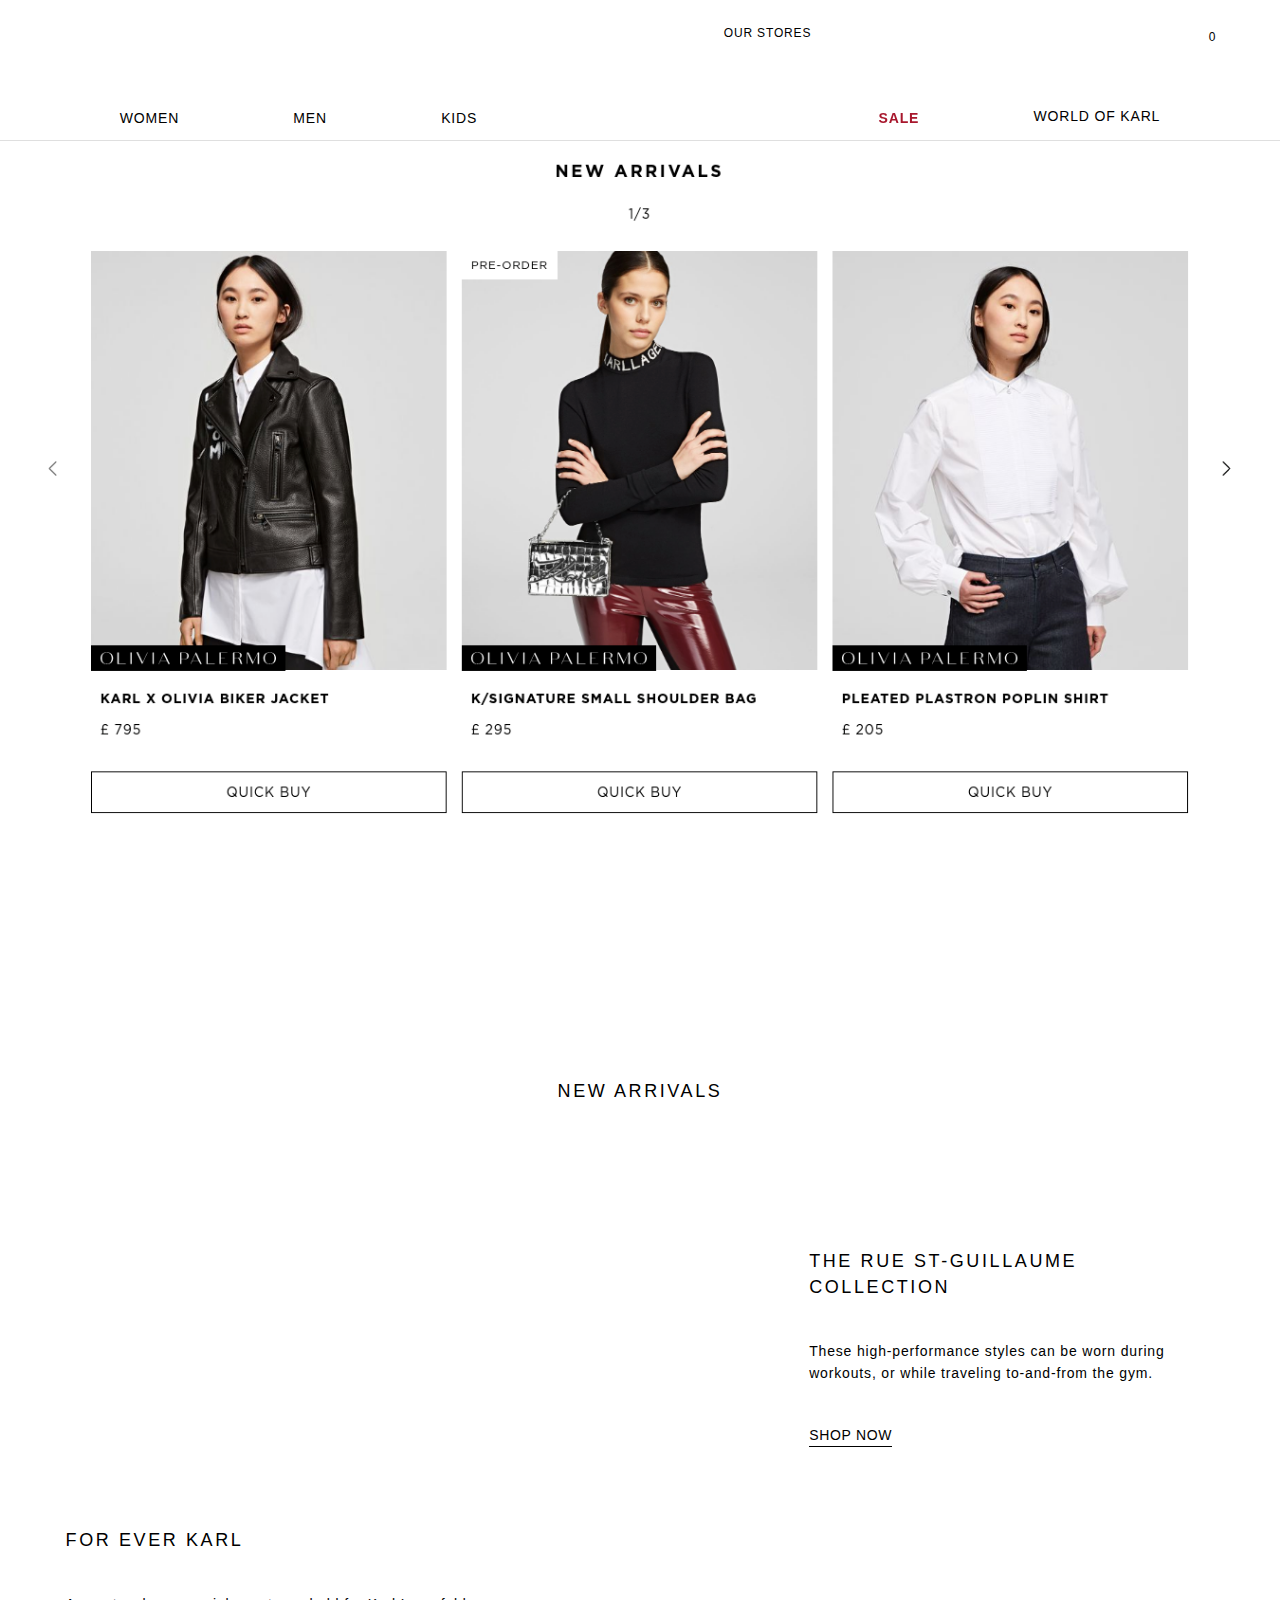
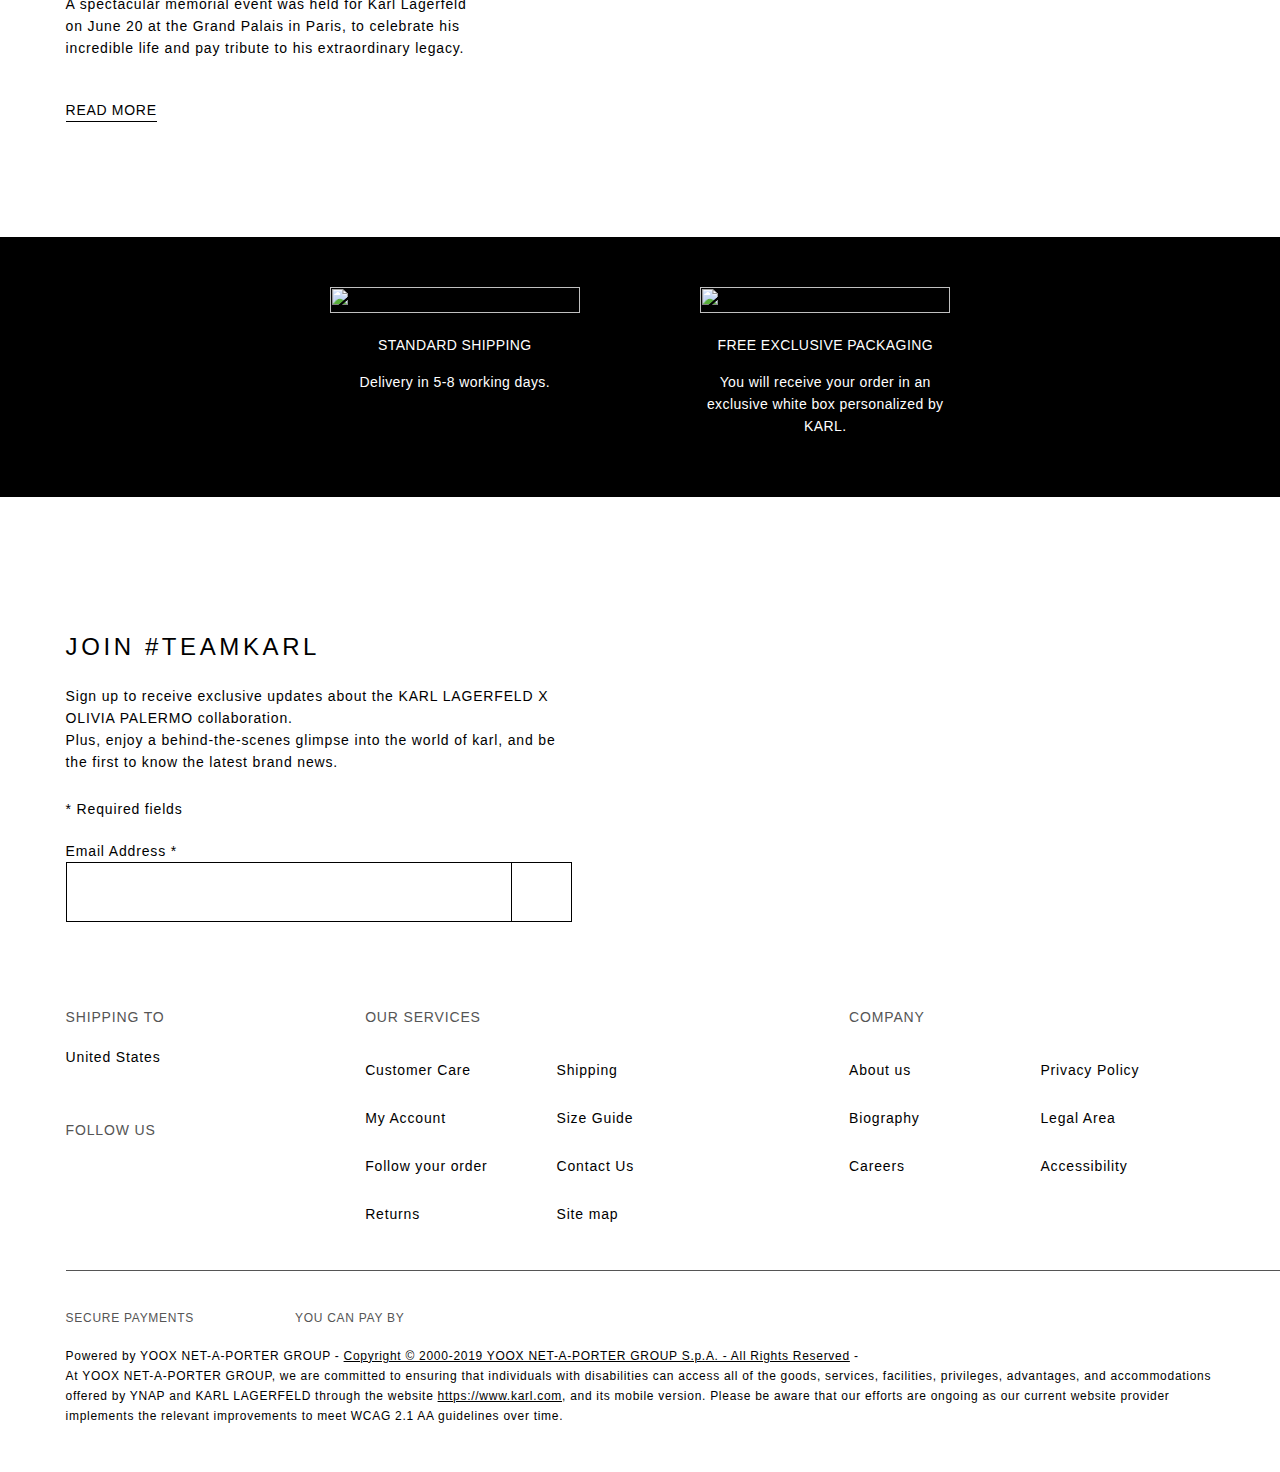
==== commit 078909e5: "Add files via upload" ====
--- a/index.html
+++ b/index.html
@@ -238,6 +238,7 @@
             }
         };
     </script>
+    <link rel="stylesheet" href="https://unpkg.com/aos@next/dist/aos.css" />
 </head>
 
 
@@ -726,7 +727,7 @@
             </div>
 
 </div>
-
+<div><img src="assets/img/new-arrivals.png" alt=""></div>
 
 
 <div id="slot_12635" class="slot products_slider_homepage  dept_nwrrvls slideshow block"
@@ -764,7 +765,36 @@
 
 </div>
 
-
+<div class="photoslurp-wraper" data-aos="fade-down" data-aos-duration="2000">
+<!-- Start Photoslurp Embed Code -->
+<h1 class="widget-title">#KARLLAGERFELD</h1>
+<p class="widget-subtitle">Get inspired by images from the world’s top fashion influencers.</p>
+</div>
+<div id="widgetContainerID" class="ps-container" data-aos="fade-up" data-aos-duration="2000">
+<script type="text/javascript">
+ if (!photoSlurpWidgetSettings) {
+    var photoSlurpWidgetSettings = {};
+}
+
+(function() {
+    photoSlurpWidgetSettings['widgetContainerID'] = {
+        widgetId: 'homepageCarousel',
+        widgetType: 'carousel',
+        albumId: 1872,
+        theme: 'modern',
+        lang: 'en',
+        pageType: 'product',
+    };
+    var script = document.createElement('script');
+    script.async = true;
+    script.src = '//static.photoslurp.com/widget/v3/widget_loader.js';
+    var entry = document.getElementsByTagName('script')[0];
+    entry.parentNode.insertBefore(script, entry);
+})();
+</script>
+  
+</div>
+<!-- End Photoslurp Embed Code -->
 
 
 
@@ -783,6 +813,8 @@
                  data-srcset="https://www.karl.com/cloud/karlwp/uploads/2019/06/Desktophpsale.jpg?imwidth=690 690w, https://www.karl.com/cloud/karlwp/uploads/2019/06/Desktophpsale.jpg?imwidth=1152 1152w, https://www.karl.com/cloud/karlwp/uploads/2019/06/Desktophpsale.jpg?imwidth=1242 1242w, https://www.karl.com/cloud/karlwp/uploads/2019/06/Desktophpsale.jpg?imwidth=1564 1564w, https://www.karl.com/cloud/karlwp/uploads/2019/06/Desktophpsale.jpg?imwidth=1920 1920w, https://www.karl.com/cloud/karlwp/uploads/2019/06/Desktophpsale.jpg?imwidth=3200 3200w"
                  sizes="(min-width: 1441px) 1600px, (min-width: 1367px) 1440px, (min-width: 769px) 1366px, 100vw" />
                 <div class="overlay middlebottom">
+
+
                 <div class="text-container">
                     <div class="text">
                         <p></p>
@@ -797,8 +829,6 @@
 
 
 
-
-
 <div id="slot_12636"
      class="slot columns columns6 image block middleright "
      style="width:100%; height:13.95%; left:0%; top:53.21%"
@@ -807,7 +837,7 @@
      data-slot-link="/us/women/rue-saint-guillaume"
      data-slot-title=""
      data-ytos-promotion data-ytos-track-promotions-data={&quot;promotion_id&quot;:&quot;slot_12636&quot;,&quot;promotion_name&quot;:&quot;image_rue-saint-guillaume&quot;,&quot;promotion_creative&quot;:&quot;image_rue-saint-guillaume&quot;,&quot;position&quot;:&quot;T_53_L_0_S_100&quot;}>
-                <div class="image-container primary">
+                <div class="image-container primary" style="margin-bottom: 78px;">
                     <img alt=""
                          class="primary grid_lazy_image"
                          data-iesrc="https://cdn3.yoox.biz/cloud/karlwp/uploads/2019/06/Banner-2-D-1602x1124-copy.jpg"
@@ -845,7 +875,7 @@
                              </a>
                     </div>
                 </div>
-                <div class="image-container primary">
+                <div class="image-container primary" style="margin-bottom: 78px;">
                     <img alt=""
                          class="primary grid_lazy_image"
                          data-iesrc="https://cdn3.yoox.biz/cloud/karlwp/uploads/2019/06/DesktopMemorial.jpg"
@@ -1337,9 +1367,13 @@
     <script src="https://www.karl.com/ytos/resources/BASE/js/require/require-2.1.10.min.js"></script>
 
     <script src="https://www.karl.com/ytos/helpers/framework-3.16.10/framework.min.js"></script>
-    <script src='https://www.karl.com/ytos/releases/KARLLAGERFELD/2019-07-02/6c102a7/js/desktop/CommonLib.min.js'></script>
+    <script src='js/CommonLib.min.js'></script>
 
     <script src='https://www.karl.com/ytos/releases/KARLLAGERFELD/2019-07-02/6c102a7/js/desktop/HomeLib.min.js'></script>
 
+<script src="https://unpkg.com/aos@next/dist/aos.js"></script>
+<script>
+    AOS.init();
+  </script>
 </body>
 </html>
--- a/css/site.css
+++ b/css/site.css
@@ -0,0 +1,9361 @@
+html,body,div,span,applet,object,iframe,h1,h2,h3,h4,h5,h6,p,blockquote,pre,a,abbr,acronym,address,big,cite,code,del,dfn,em,img,ins,kbd,q,s,samp,small,strike,strong,sub,sup,tt,var,b,u,i,center,dl,dt,dd,ol,ul,li,fieldset,form,label,legend,table,caption,tbody,tfoot,thead,tr,th,td,article,aside,canvas,details,embed,figure,figcaption,footer,header,hgroup,menu,nav,output,ruby,section,summary,time,mark,audio,video {
+    margin: 0;
+    padding: 0;
+    border: 0;
+    font-size: 100%;
+    font: inherit;
+    vertical-align: baseline
+}
+
+article,aside,details,figcaption,figure,footer,header,hgroup,menu,nav,section,main {
+    display: block
+}
+
+body {
+    line-height: 1
+}
+
+ol,ul {
+    list-style: none
+}
+
+blockquote,q {
+    quotes: none
+}
+
+blockquote:before,blockquote:after,q:before,q:after {
+    content: '';
+    content: none
+}
+
+table {
+    border-collapse: collapse;
+    border-spacing: 0
+}
+
+button {
+    font-family: inherit;
+    font-size: inherit;
+    letter-spacing: inherit;
+    background: transparent;
+    text-transform: inherit;
+    color: inherit;
+    border: 0;
+    margin: 0;
+    padding: 0;
+    text-align: inherit;
+    cursor: pointer
+}
+
+button:hover {
+    background: transparent
+}
+
+button:before {
+    content: none
+}
+
+[type="submit"],.buttonsRow button {
+    min-width: auto;
+    padding: 11px 40px;
+    font-size: 1.4rem;
+    line-height: 2.2rem;
+    letter-spacing: .84px;
+    font-weight: 400;
+    font-family: "GothamBold",Arial,sans-serif;
+    border: none;
+    text-decoration: none;
+    text-align: center;
+    text-transform: uppercase;
+    color: #fff;
+    position: relative;
+    background: transparent !important;
+    background-color: transparent !important
+}
+
+body.jp [type="submit"],body.JP [type="submit"],body.jp .buttonsRow button,body.JP .buttonsRow button {
+    font-family: "Hiragino Kaku Gothic ProN","GraphikRegular",Meiryo,Arial,sans-serif !important;
+    font-weight: 600 !important
+}
+
+body.ru [type="submit"],body.RU [type="submit"],body.ru .buttonsRow button,body.RU .buttonsRow button {
+    font-family: Arial,sans-serif,"GothamBook" !important;
+    font-weight: 600 !important
+}
+
+[type="submit"] span,[type="submit"] .text,.buttonsRow button span,.buttonsRow button .text {
+    position: relative;
+    padding: 0;
+    margin: 0
+}
+
+[type="submit"]:before,.buttonsRow button:before {
+    content: "";
+    position: absolute;
+    top: 0;
+    left: 0;
+    bottom: 0;
+    right: 0;
+    background-color: #000;
+    border: 1px solid #000
+}
+
+[type="submit"]:hover:before,[type="submit"]:focus:before,.buttonsRow button:hover:before,.buttonsRow button:focus:before {
+    top: 2px;
+    left: 2px;
+    bottom: 2px;
+    right: 2px;
+    cursor: pointer
+}
+
+[type="submit"]:hover .icon,[type="submit"]:hover .text,[type="submit"]:focus .icon,[type="submit"]:focus .text,.buttonsRow button:hover .icon,.buttonsRow button:hover .text,.buttonsRow button:focus .icon,.buttonsRow button:focus .text {
+    cursor: pointer
+}
+
+[type="submit"][disabled],[type="submit"].is-disabled,.buttonsRow button[disabled],.buttonsRow button.is-disabled {
+    color: #fff
+}
+
+[type="submit"][disabled]:before,[type="submit"].is-disabled:before,.buttonsRow button[disabled]:before,.buttonsRow button.is-disabled:before {
+    background-color: gray;
+    border: 1px solid gray;
+    cursor: default
+}
+
+[type="submit"][disabled]:hover,[type="submit"].is-disabled:hover,.buttonsRow button[disabled]:hover,.buttonsRow button.is-disabled:hover {
+    cursor: default
+}
+
+[type="submit"][disabled]:hover:before,[type="submit"].is-disabled:hover:before,.buttonsRow button[disabled]:hover:before,.buttonsRow button.is-disabled:hover:before {
+    cursor: default;
+    top: 0;
+    left: 0;
+    bottom: 0;
+    right: 0
+}
+
+[type="submit"][disabled]:hover .icon,[type="submit"][disabled]:hover .text,[type="submit"].is-disabled:hover .icon,[type="submit"].is-disabled:hover .text,.buttonsRow button[disabled]:hover .icon,.buttonsRow button[disabled]:hover .text,.buttonsRow button.is-disabled:hover .icon,.buttonsRow button.is-disabled:hover .text {
+    cursor: default
+}
+
+a.button {
+    min-width: auto;
+    padding: 11px 40px;
+    font-size: 1.4rem;
+    line-height: 2.2rem;
+    letter-spacing: .84px;
+    font-weight: 400;
+    font-family: "GothamBold",Arial,sans-serif;
+    border: none;
+    text-decoration: none;
+    text-align: center;
+    text-transform: uppercase;
+    color: #fff;
+    position: relative;
+    background: transparent !important;
+    background-color: transparent !important;
+    color: #fff;
+    display: inline-block
+}
+
+body.jp a.button,body.JP a.button {
+    font-family: "Hiragino Kaku Gothic ProN","GraphikRegular",Meiryo,Arial,sans-serif !important;
+    font-weight: 600 !important
+}
+
+body.ru a.button,body.RU a.button {
+    font-family: Arial,sans-serif,"GothamBook" !important;
+    font-weight: 600 !important
+}
+
+a.button span,a.button .text {
+    position: relative;
+    padding: 0;
+    margin: 0
+}
+
+a.button:before {
+    content: "";
+    position: absolute;
+    top: 0;
+    left: 0;
+    bottom: 0;
+    right: 0;
+    background-color: #000;
+    border: 1px solid #000
+}
+
+a.button:hover:before,a.button:focus:before {
+    top: 2px;
+    left: 2px;
+    bottom: 2px;
+    right: 2px;
+    cursor: pointer
+}
+
+a.button:hover .icon,a.button:hover .text,a.button:focus .icon,a.button:focus .text {
+    cursor: pointer
+}
+
+a.button[disabled],a.button.is-disabled {
+    color: #fff
+}
+
+a.button[disabled]:before,a.button.is-disabled:before {
+    background-color: gray;
+    border: 1px solid gray;
+    cursor: default
+}
+
+a.button[disabled]:hover,a.button.is-disabled:hover {
+    cursor: default
+}
+
+a.button[disabled]:hover:before,a.button.is-disabled:hover:before {
+    cursor: default;
+    top: 0;
+    left: 0;
+    bottom: 0;
+    right: 0
+}
+
+a.button[disabled]:hover .icon,a.button[disabled]:hover .text,a.button.is-disabled:hover .icon,a.button.is-disabled:hover .text {
+    cursor: default
+}
+
+a.button:before {
+    z-index: -1
+}
+
+.columnContainer {
+    position: relative;
+    display: block;
+    clear: both
+}
+
+.columnContainer .column {
+    float: left;
+    padding: 0;
+    margin: 0
+}
+
+.columnContainer .column.column-12 {
+    width: 8.33333%
+}
+
+.columnContainer .column.cpart-12 {
+    width: 100%
+}
+
+.columnContainer .column.column-11 {
+    width: 9.09091%
+}
+
+.columnContainer .column.cpart-11 {
+    width: 91.66667%
+}
+
+.columnContainer .column.column-10 {
+    width: 10%
+}
+
+.columnContainer .column.cpart-10 {
+    width: 83.33333%
+}
+
+.columnContainer .column.column-9 {
+    width: 11.11111%
+}
+
+.columnContainer .column.cpart-9 {
+    width: 75%
+}
+
+.columnContainer .column.column-8 {
+    width: 12.5%
+}
+
+.columnContainer .column.cpart-8 {
+    width: 66.66667%
+}
+
+.columnContainer .column.column-7 {
+    width: 14.28571%
+}
+
+.columnContainer .column.cpart-7 {
+    width: 58.33333%
+}
+
+.columnContainer .column.column-6 {
+    width: 16.66667%
+}
+
+.columnContainer .column.cpart-6 {
+    width: 50%
+}
+
+.columnContainer .column.column-5 {
+    width: 20%
+}
+
+.columnContainer .column.cpart-5 {
+    width: 41.66667%
+}
+
+.columnContainer .column.column-4 {
+    width: 25%
+}
+
+.columnContainer .column.cpart-4 {
+    width: 33.33333%
+}
+
+.columnContainer .column.column-3 {
+    width: 33.33333%
+}
+
+.columnContainer .column.cpart-3 {
+    width: 25%
+}
+
+.columnContainer .column.column-2 {
+    width: 50%
+}
+
+.columnContainer .column.cpart-2 {
+    width: 16.66667%
+}
+
+.columnContainer .column.column-1 {
+    width: 100%
+}
+
+.columnContainer .column.cpart-1 {
+    width: 8.33333%
+}
+
+.is-vHidden {
+    border: 0;
+    clip: rect(0 0 0 0);
+    height: 1px;
+    margin: -1px;
+    overflow: hidden;
+    padding: 0;
+    position: absolute;
+    width: 1px
+}
+
+@font-face {
+    font-family: 'GothamMedium';
+    src: url("//www.karl.com/ytos/resources/KARLLAGERFELD/fonts/Gotham-Medium.eot");
+    src: url("//www.karl.com/ytos/resources/KARLLAGERFELD/fonts/Gotham-Medium?iefix") format("embedded-opentype"),url("//www.karl.com/ytos/resources/KARLLAGERFELD/fonts/Gotham-Medium.woff") format("woff"),url("//www.karl.com/ytos/resources/KARLLAGERFELD/fonts/Gotham-Medium.ttf") format("truetype"),url("//www.karl.com/ytos/resources/KARLLAGERFELD/fonts/Gotham-Medium.svg#GothamMedium") format("svg");
+    font-weight: normal;
+    font-style: normal
+}
+
+@font-face {
+    font-family: 'GothamBold';
+    src: url("//www.karl.com/ytos/resources/KARLLAGERFELD/fonts/Gotham-Bold.eot");
+    src: url("//www.karl.com/ytos/resources/KARLLAGERFELD/fonts/Gotham-Bold?iefix") format("embedded-opentype"),url("//www.karl.com/ytos/resources/KARLLAGERFELD/fonts/Gotham-Bold.woff") format("woff"),url("//www.karl.com/ytos/resources/KARLLAGERFELD/fonts/Gotham-Bold.ttf") format("truetype"),url("//www.karl.com/ytos/resources/KARLLAGERFELD/fonts/Gotham-Bold.svg#GothamBold") format("svg");
+    font-weight: normal;
+    font-style: normal
+}
+
+@font-face {
+    font-family: 'GothamBook';
+    src: url("//www.karl.com/ytos/resources/KARLLAGERFELD/fonts/GothamBook.eot");
+    src: url("//www.karl.com/ytos/resources/KARLLAGERFELD/fonts/GothamBook?iefix") format("embedded-opentype"),url("//www.karl.com/ytos/resources/KARLLAGERFELD/fonts/GothamBook.woff") format("woff"),url("//www.karl.com/ytos/resources/KARLLAGERFELD/fonts/GothamBook.ttf") format("truetype"),url("//www.karl.com/ytos/resources/KARLLAGERFELD/fonts/GothamBook.svg#GothamBook") format("svg");
+    font-weight: normal;
+    font-style: normal
+}
+
+nav.menu.menu_level0 .level-0>ul [data-target-code^="redlabel"]>*>span.text,nav.menu.menu_level1 .level-2 [data-target-code^="redlabel"] span.text {
+    color: #A8172D;
+    font-weight: 600
+}
+
+#siteHeader .storeLayer.menuLayer {
+    z-index: 26;
+    border-top: 3.57em solid #f8f8f8;
+    top: 0;
+    padding-top: 0;
+    padding-bottom: 0
+}
+
+#siteHeader .storeLayer.menuLayer .closeButtonWrapper {
+    top: 30px;
+    right: 5%
+}
+
+#siteHeader .storeLayer.menuLayer.dark {
+    border-color: #000
+}
+
+.hidden_home {
+    border: 0;
+    clip: rect(0 0 0 0);
+    height: 1px;
+    margin: -1px;
+    overflow: hidden;
+    padding: 0;
+    position: absolute;
+    width: 1px
+}
+
+[data-target-code^="hidden"] {
+    display: none !important
+}
+
+nav.menu.menu_level0 {
+    padding-left: 5.124%;
+    padding-right: 5.124%;
+    width: 100%;
+    max-width: 1600px;
+    margin: 0 auto;
+    z-index: 27;
+    position: relative;
+    border-bottom: 1px solid #DFDFDF;
+    background: #fff
+}
+
+@media (max-width: 1024px) {
+    nav.menu.menu_level0 {
+        padding-left:30px;
+        padding-right: 30px
+    }
+}
+
+@media (max-width: 1024px) {
+    nav.menu.menu_level0 {
+        max-width:100%
+    }
+}
+
+nav.menu.menu_level0.menu_scrollable .level-0 {
+    overflow-x: auto
+}
+
+nav.menu.menu_level0 .menu_prev,nav.menu.menu_level0 .menu_next {
+    display: none;
+    position: absolute;
+    top: 0;
+    z-index: 1;
+    padding: 2px 10px 10px;
+    background-color: #fff
+}
+
+nav.menu.menu_level0 .menu_prev.is-visible,nav.menu.menu_level0 .menu_next.is-visible {
+    display: block
+}
+
+nav.menu.menu_level0 .menu_prev {
+    left: 18px
+}
+
+nav.menu.menu_level0 .menu_prev .icon {
+    width: 14px;
+    height: 14px;
+    display: inline-block;
+    background: center/100% 100% no-repeat url("//www.karl.com/ytos/resources/KARLLAGERFELD/images/icons/icons-new/arrowLeft.svg")
+}
+
+nav.menu.menu_level0 .menu_next {
+    right: 18px
+}
+
+nav.menu.menu_level0 .menu_next .icon {
+    width: 14px;
+    height: 14px;
+    display: inline-block;
+    background: center/100% 100% no-repeat url("//www.karl.com/ytos/resources/KARLLAGERFELD/images/icons/icons-new/arrowRight.svg")
+}
+
+nav.menu.menu_level0 .level-0>ul {
+    display: -webkit-box;
+    display: -webkit-flex;
+    display: flex;
+    -webkit-box-pack: space-evenly;
+    -webkit-justify-content: space-evenly;
+    justify-content: space-evenly;
+    -webkit-flex-wrap: wrap;
+    flex-wrap: wrap
+}
+
+.edge nav.menu.menu_level0 .level-0>ul,.ieBrowser nav.menu.menu_level0 .level-0>ul {
+    -webkit-box-pack: justify;
+    -webkit-justify-content: space-between;
+    justify-content: space-between
+}
+
+.edge nav.menu.menu_level0 .level-0>ul:before,.edge nav.menu.menu_level0 .level-0>ul:after,.ieBrowser nav.menu.menu_level0 .level-0>ul:before,.ieBrowser nav.menu.menu_level0 .level-0>ul:after {
+    content: '';
+    display: block;
+    width: 2px
+}
+
+@media (max-width: 1024px) {
+    nav.menu.menu_level0 .level-0>ul {
+        -webkit-flex-wrap:nowrap;
+        flex-wrap: nowrap
+    }
+}
+
+nav.menu.menu_level0 .level-0>ul>li {
+    -webkit-tap-highlight-color: transparent;
+    padding: 4px 30px 0;
+    margin-bottom: 5px;
+    text-transform: uppercase
+}
+
+nav.menu.menu_level0 .level-0>ul>li.hidden_home+li {
+    padding-left: 0
+}
+
+nav.menu.menu_level0 .level-0>ul>li:last-child {
+    padding-right: 0
+}
+
+nav.menu.menu_level0 .level-0>ul>li.selected a,nav.menu.menu_level0 .level-0>ul>li.selected button,nav.menu.menu_level0 .level-0>ul>li.is-selected a,nav.menu.menu_level0 .level-0>ul>li.is-selected button,nav.menu.menu_level0 .level-0>ul>li.hasSelectedChild a,nav.menu.menu_level0 .level-0>ul>li.hasSelectedChild button {
+    border-bottom-color: #000
+}
+
+nav.menu.menu_level0 .level-0>ul>li a:hover,nav.menu.menu_level0 .level-0>ul>li button:hover {
+    border-bottom-color: #000
+}
+
+nav.menu.menu_level0 .level-0>ul>li a {
+    display: block;
+    text-decoration: none
+}
+
+nav.menu.menu_level0 .level-0>ul>li a,nav.menu.menu_level0 .level-0>ul>li button {
+    font-weight: 400;
+    font-family: "GothamBook",Arial,sans-serif;
+    min-height: 30px;
+    padding-bottom: 2px;
+    border-bottom: 3px solid transparent
+}
+
+body.jp nav.menu.menu_level0 .level-0>ul>li a,body.JP nav.menu.menu_level0 .level-0>ul>li a,body.jp nav.menu.menu_level0 .level-0>ul>li button,body.JP nav.menu.menu_level0 .level-0>ul>li button {
+    font-family: "Hiragino Kaku Gothic ProN","GraphikRegular",Meiryo,Arial,sans-serif !important;
+    font-weight: 400 !important
+}
+
+body.ru nav.menu.menu_level0 .level-0>ul>li a,body.RU nav.menu.menu_level0 .level-0>ul>li a,body.ru nav.menu.menu_level0 .level-0>ul>li button,body.RU nav.menu.menu_level0 .level-0>ul>li button {
+    font-family: Arial,sans-serif,"GothamBook" !important;
+    font-weight: 400 !important
+}
+
+nav.menu.menu_level0 .level-0>ul>li span.text {
+    font-size: 14px;
+    white-space: nowrap
+}
+
+@-webkit-keyframes neon {
+    from {
+        text-shadow: 0 0 10px yellow, 0 0 10px yellow
+    }
+
+    to {
+        text-shadow: 0 0 20px fuchsia, 0 0 20px fuchsia
+    }
+}
+
+@keyframes neon {
+    from {
+        text-shadow: 0 0 10px yellow, 0 0 10px yellow
+    }
+
+    to {
+        text-shadow: 0 0 20px fuchsia, 0 0 20px fuchsia
+    }
+}
+
+nav.menu.menu_level0 .level-0>ul [data-target-code="neon_collection"] {
+    -webkit-animation: neon 1s linear infinite alternate;
+    animation: neon 1s linear infinite alternate
+}
+
+nav.menu.menu_level0 .level-0>ul [data-target-code^="olivialogo"] .text {
+    border: 0;
+    clip: rect(0 0 0 0);
+    height: 1px;
+    margin: -1px;
+    overflow: hidden;
+    padding: 0;
+    position: absolute;
+    width: 1px
+}
+
+nav.menu.menu_level0 .level-0>ul [data-target-code^="olivialogo"] span.icon {
+    width: 173px;
+    height: 15px;
+    display: inline-block;
+    background: center/100% 100% no-repeat url("//www.karl.com/ytos/resources/KARLLAGERFELD/images/icons/icons-new/olivia-palermo.svg")
+}
+
+nav.menu.menu_level0 .level-0>ul [data-target-code^="redlabel"] {
+    -webkit-backface-visibility: hidden;
+    backface-visibility: hidden
+}
+
+nav.menu.menu_level0 .level-0>ul [data-target-code^="redlabel"]:hover a,nav.menu.menu_level0 .level-0>ul [data-target-code^="redlabel"]:hover button,nav.menu.menu_level0 .level-0>ul [data-target-code^="redlabel"].selected a,nav.menu.menu_level0 .level-0>ul [data-target-code^="redlabel"].selected button,nav.menu.menu_level0 .level-0>ul [data-target-code^="redlabel"].is-selected a,nav.menu.menu_level0 .level-0>ul [data-target-code^="redlabel"].is-selected button,nav.menu.menu_level0 .level-0>ul [data-target-code^="redlabel"].hasSelectedChild a,nav.menu.menu_level0 .level-0>ul [data-target-code^="redlabel"].hasSelectedChild button {
+    border-bottom-color: #A8172D
+}
+
+nav.menu.menu_level1 {
+    letter-spacing: .6px
+}
+
+nav.menu.menu_level1 .level-1 {
+    display: none
+}
+
+nav.menu.menu_level1 .level-1.is-selected {
+    display: block;
+    opacity: 1
+}
+
+nav.menu.menu_level1 .level-1 a,nav.menu.menu_level1 .level-1 button {
+    display: block;
+    min-height: 30px;
+    margin-bottom: 10px;
+    line-height: 1.3;
+    text-decoration: none
+}
+
+nav.menu.menu_level1 .level-1>ul {
+    display: -webkit-box;
+    display: -webkit-flex;
+    display: flex;
+    -webkit-box-pack: center;
+    -webkit-justify-content: center;
+    justify-content: center;
+    padding: 0 0 90px
+}
+
+@media (max-width: 1023px) {
+    nav.menu.menu_level1 .level-1>ul {
+        display:block
+    }
+}
+
+nav.menu.menu_level1 .level-1>ul>li {
+    margin-top: 40px
+}
+
+nav.menu.menu_level1 .level-1>ul>li[data-target-code^="bannerimage"] {
+    padding-right: 0
+}
+
+nav.menu.menu_level1 .level-1>ul>li[data-target-code^="bannerimage"]:last-child {
+    margin-right: 0
+}
+
+nav.menu.menu_level1 .level-1>ul>li[data-target-code^="bannerimage"]>div>span.text {
+    height: 0;
+    color: transparent !important
+}
+
+nav.menu.menu_level1 .level-1>ul>li[data-target-code^="bannerimage"]>div>span.text:hover {
+    color: transparent !important
+}
+
+nav.menu.menu_level1 .level-1>ul>li[data-target-code^="bannerimage"]>div:not([data-level]) {
+    display: none
+}
+
+nav.menu.menu_level1 .level-1>ul>li:last-child {
+    margin-right: 0
+}
+
+nav.menu.menu_level1 .level-1>ul>li.hasChildren {
+    width: 16%;
+    margin-right: 5%
+}
+
+@media (max-width: 1023px) {
+    nav.menu.menu_level1 .level-1>ul>li.hasChildren {
+        width:26%;
+        display: inline-block;
+        vertical-align: top
+    }
+}
+
+nav.menu.menu_level1 .level-1>ul>li.hasChildren>div>span.text {
+    display: block;
+    min-height: 40px;
+    line-height: 1;
+    text-transform: uppercase
+}
+
+nav.menu.menu_level1 .level-1>ul>li.hasChildren>a>span.text,nav.menu.menu_level1 .level-1>ul>li.hasChildren>button>span.text,nav.menu.menu_level1 .level-1>ul>li.hasChildren>a {
+    display: block;
+    text-transform: uppercase;
+    min-height: 40px;
+    color: #555
+}
+
+nav.menu.menu_level1 .level-1>ul>li.hasChildren>a>span.text:hover,nav.menu.menu_level1 .level-1>ul>li.hasChildren>button>span.text:hover,nav.menu.menu_level1 .level-1>ul>li.hasChildren>a:hover {
+    cursor: default
+}
+
+nav.menu.menu_level1 .level-1>ul>[data-target-code^='view_all'] {
+    position: absolute;
+    top: -3.57em;
+    left: 0;
+    width: 100%;
+    z-index: 1;
+    margin-top: 0;
+    min-height: 3.57em;
+    padding: 0;
+    text-align: center;
+    text-transform: uppercase
+}
+
+nav.menu.menu_level1 .level-1>ul>[data-target-code^='view_all'] a {
+    min-height: -webkit-calc(3.57em - 8px);
+    min-height: calc(3.57em - 8px);
+    line-height: -webkit-calc(3.57em - 8px);
+    line-height: calc(3.57em - 8px);
+    display: inline-block;
+    margin: 4px 0
+}
+
+nav.menu.menu_level1 .level-1>ul>[data-target-code^='view_all'] a:hover span.text {
+    border-bottom-color: #000;
+    padding-bottom: 1px
+}
+
+nav.menu.menu_level1 .level-1>ul>[data-target-code^='view_all'] a span.text {
+    border-bottom: 1px solid transparent
+}
+
+.dark nav.menu.menu_level1 .level-1>ul>[data-target-code^='view_all'] a {
+    color: #fff
+}
+
+.dark nav.menu.menu_level1 .level-1>ul>[data-target-code^='view_all'] a:focus {
+    box-shadow: #fff 0 0 2px 2px
+}
+
+.dark nav.menu.menu_level1 .level-1>ul>[data-target-code^='view_all'] a:hover span.text {
+    border-bottom-color: #fff
+}
+
+nav.menu.menu_level1 .level-1>ul [data-target-code^="bannerimage"] button {
+    display: none
+}
+
+nav.menu.menu_level1 .level-1>ul [data-target-code^="bannerimage"] ul {
+    margin-top: 60px
+}
+
+nav.menu.menu_level1 .level-1>ul [data-target-code^="bannerimage"] .text {
+    margin-top: 14px;
+    display: inline-block
+}
+
+nav.menu.menu_level1 .level-2>ul {
+    margin-top: 20px
+}
+
+nav.menu.menu_level1 .level-2>ul li:hover span.text,nav.menu.menu_level1 .level-2>ul li.selected span.text {
+    border-bottom-color: #000;
+    padding-bottom: 1px
+}
+
+nav.menu.menu_level1 .level-2>ul li span.text {
+    border-bottom: 1px solid transparent
+}
+
+nav.menu.menu_level1 .level-2 [data-target-code^="bannerimage"] span.image {
+    max-width: 350px
+}
+
+nav.menu.menu_level1 .level-2 [data-target-code^="bannerimage"] span.image img {
+    width: 100%
+}
+
+nav.menu.menu_level1 .level-2 [data-target-code^="bannerimage_big"] span.image {
+    max-width: 100%
+}
+
+nav.menu.menu_level1 .level-2 [data-target-code^="bannerimage_big"] span.image img {
+    width: 100%
+}
+
+nav.menu.menu_level1 .level-2 [data-target-code^="bannerimage_big"] span.text {
+    display: none
+}
+
+form.textSearch {
+    position: relative
+}
+
+form.textSearch label {
+    border: 0;
+    clip: rect(0 0 0 0);
+    height: 1px;
+    margin: -1px;
+    overflow: hidden;
+    padding: 0;
+    position: absolute;
+    width: 1px
+}
+
+form.textSearch button[type='submit'] {
+    position: absolute;
+    top: 16px;
+    right: 0;
+    width: 16px;
+    height: 16px;
+    display: inline-block;
+    background: center/100% 100% no-repeat url("//www.karl.com/ytos/resources/KARLLAGERFELD/images/icons/icons-new/search.svg") !important;
+    color: transparent;
+    padding: 0;
+    overflow: hidden
+}
+
+form.textSearch button[type='submit']:after,form.textSearch button[type='submit']:before {
+    background-color: transparent;
+    border: none
+}
+
+form.textSearch input[type='text'] {
+    font-weight: 400;
+    font-family: "GothamBook",Arial,sans-serif;
+    padding-left: 0;
+    border: none;
+    border-bottom: 1px solid #000;
+    font-size: 1.4rem
+}
+
+body.jp form.textSearch input[type='text'],body.JP form.textSearch input[type='text'] {
+    font-family: "Hiragino Kaku Gothic ProN","GraphikRegular",Meiryo,Arial,sans-serif !important;
+    font-weight: 400 !important
+}
+
+body.ru form.textSearch input[type='text'],body.RU form.textSearch input[type='text'] {
+    font-family: Arial,sans-serif,"GothamBook" !important;
+    font-weight: 400 !important
+}
+
+form.textSearch input[type='text']::-webkit-input-placeholder {
+    color: #000
+}
+
+form.textSearch input[type='text']:-moz-placeholder {
+    color: #000
+}
+
+form.textSearch input[type='text']::-moz-placeholder {
+    color: #000
+}
+
+form.textSearch input[type='text']:-ms-input-placeholder {
+    color: #000
+}
+
+form.textSearch #suggestionContainer .suggestionsGroup {
+    margin-bottom: 40px
+}
+
+form.textSearch #suggestionContainer .linkSugg a {
+    display: inline-block;
+    text-decoration: none;
+    padding: 8px 0
+}
+
+form.textSearch #suggestionContainer .linkSugg a:hover {
+    text-decoration: underline
+}
+
+form.textSearch #suggestionContainer .dimension {
+    display: none
+}
+
+form.textSearch #suggestionContainer .NumItems:before {
+    content: "("
+}
+
+form.textSearch #suggestionContainer .NumItems:after {
+    content: ")"
+}
+
+form.textSearch #suggestionContainer .suggestionTitle,form.textSearch #suggestionContainer .suggestionSectionTitle {
+    text-transform: uppercase;
+    margin-bottom: 10px;
+    color: #555
+}
+
+.editItemQuantity .inner {
+    display: -webkit-box;
+    display: -webkit-flex;
+    display: flex;
+    -webkit-box-align: center;
+    -webkit-align-items: center;
+    align-items: center
+}
+
+.editItemQuantity button {
+    padding: 0 .5rem
+}
+
+.editItemQuantity .disabled {
+    color: rgba(0,0,0,0.2)
+}
+
+.editItemQuantity span {
+    display: inline-block
+}
+
+.editItemQuantity .label {
+    -webkit-box-ordinal-group: 2;
+    -webkit-order: 1;
+    order: 1;
+    word-break: break-all
+}
+
+.editItemQuantity .decrease {
+    -webkit-box-ordinal-group: 3;
+    -webkit-order: 2;
+    order: 2
+}
+
+.editItemQuantity .quantity {
+    -webkit-box-ordinal-group: 4;
+    -webkit-order: 3;
+    order: 3;
+    padding: 0 .5rem
+}
+
+.editItemQuantity .increase {
+    -webkit-box-ordinal-group: 5;
+    -webkit-order: 4;
+    order: 4
+}
+
+#siteHeader .storeLayers {
+    position: relative
+}
+
+#siteHeader .storeLayer {
+    padding-left: 5.124%;
+    padding-right: 5.124%;
+    z-index: 28;
+    display: none;
+    opacity: 0;
+    -webkit-transform: translateY(-100%);
+    transform: translateY(-100%);
+    will-change: transform;
+    -webkit-transition: opacity .5s, -webkit-transform .5s ease-out;
+    transition: opacity .5s, -webkit-transform .5s ease-out;
+    transition: transform .5s ease-out, opacity .5s;
+    transition: transform .5s ease-out, opacity .5s, -webkit-transform .5s ease-out;
+    position: absolute;
+    top: -36px;
+    width: 100%;
+    height: auto;
+    background-color: #fff;
+    padding-top: 30px;
+    padding-bottom: 30px;
+    min-height: 180px
+}
+
+@media (max-width: 1024px) {
+    #siteHeader .storeLayer {
+        padding-left:30px;
+        padding-right: 30px
+    }
+}
+
+#siteHeader .storeLayer.is-shown {
+    display: block
+}
+
+#siteHeader .storeLayer.is-open {
+    -webkit-transform: translateY(0);
+    transform: translateY(0);
+    opacity: 1
+}
+
+#siteHeader .storeLayer.is-visible .storeLayer-inner {
+    opacity: 1
+}
+
+#siteHeader .storeLayer .layer-title {
+    font-size: 1.8rem;
+    line-height: 2.6rem;
+    letter-spacing: 2.6px;
+    font-weight: 400;
+    font-family: "GothamBold",Arial,sans-serif;
+    text-align: center;
+    margin-bottom: 5px
+}
+
+body.jp #siteHeader .storeLayer .layer-title,body.JP #siteHeader .storeLayer .layer-title {
+    font-family: "Hiragino Kaku Gothic ProN","GraphikRegular",Meiryo,Arial,sans-serif !important;
+    font-weight: 600 !important
+}
+
+body.ru #siteHeader .storeLayer .layer-title,body.RU #siteHeader .storeLayer .layer-title {
+    font-family: Arial,sans-serif,"GothamBook" !important;
+    font-weight: 600 !important
+}
+
+#siteHeader .storeLayer .closeButtonWrapper {
+    top: 30px;
+    right: 5%
+}
+
+#siteHeader .storeLayer .storeLayer-inner {
+    opacity: 0;
+    -webkit-transition: opacity .5s;
+    transition: opacity .5s
+}
+
+#miniCart {
+    overflow: hidden
+}
+
+#miniCart .numberItemsCart {
+    text-align: center;
+    margin-bottom: 35px
+}
+
+#miniCart .emptyCart {
+    text-align: center;
+    padding-top: 45px
+}
+
+#miniCart .items {
+    display: -webkit-box;
+    display: -webkit-flex;
+    display: flex;
+    -webkit-box-pack: center;
+    -webkit-justify-content: center;
+    justify-content: center;
+    margin-bottom: 24px;
+    padding: 0 30px;
+    max-width: 1260px;
+    margin-left: auto;
+    margin-right: auto
+}
+
+#miniCart [data-ytos-shoppingbag-item] {
+    position: relative;
+    width: 180px;
+    display: block;
+    margin: 0 10px
+}
+
+#miniCart [data-ytos-shoppingbag-item] .image a {
+    display: block
+}
+
+#miniCart [data-ytos-shoppingbag-item] .image img {
+    width: 100%;
+    display: block
+}
+
+#miniCart [data-ytos-shoppingbag-item] .info {
+    display: inline-block;
+    width: 185px
+}
+
+#miniCart [data-ytos-shoppingbag-item] .modelNameContainer {
+    font-weight: 400;
+    font-family: "GothamBold",Arial,sans-serif;
+    text-transform: uppercase;
+    padding: 15px 0;
+    min-height: 74px;
+    word-break: break-word
+}
+
+body.jp #miniCart [data-ytos-shoppingbag-item] .modelNameContainer,body.JP #miniCart [data-ytos-shoppingbag-item] .modelNameContainer {
+    font-family: "Hiragino Kaku Gothic ProN","GraphikRegular",Meiryo,Arial,sans-serif !important;
+    font-weight: 600 !important
+}
+
+body.ru #miniCart [data-ytos-shoppingbag-item] .modelNameContainer,body.RU #miniCart [data-ytos-shoppingbag-item] .modelNameContainer {
+    font-family: Arial,sans-serif,"GothamBook" !important;
+    font-weight: 600 !important
+}
+
+#miniCart [data-ytos-shoppingbag-item] .priceUpdater {
+    margin-bottom: 25px
+}
+
+#miniCart [data-ytos-shoppingbag-item] .preorderContainer {
+    text-align: left;
+    margin-bottom: 5px
+}
+
+#miniCart [data-ytos-shoppingbag-item] .preorderContainer span {
+    background-color: #F4F4F6;
+    color: #000;
+    font-size: 12px;
+    text-transform: uppercase;
+    display: inline-block;
+    padding: 3px
+}
+
+#miniCart [data-ytos-shoppingbag-item] .size,#miniCart [data-ytos-shoppingbag-item] .color {
+    padding: 3px 0
+}
+
+#miniCart [data-ytos-shoppingbag-item] .colorSize .label:after,#miniCart [data-ytos-shoppingbag-item] .quantity .label:after {
+    content: ": "
+}
+
+body.fr #miniCart [data-ytos-shoppingbag-item] .colorSize .label:after,body.fr #miniCart [data-ytos-shoppingbag-item] .quantity .label:after {
+    content: " : "
+}
+
+#miniCart [data-ytos-shoppingbag-item] .colorSize .oneSize,#miniCart [data-ytos-shoppingbag-item] .quantity .oneSize {
+    display: none
+}
+
+#miniCart .removeItemWrapper {
+    position: absolute;
+    top: 0;
+    left: 0;
+    width: 48px;
+    height: 48px
+}
+
+#miniCart .removeItem {
+    position: absolute;
+    top: 50%;
+    left: 50%;
+    -webkit-transform: translate(-50%, -50%);
+    transform: translate(-50%, -50%);
+    width: 1rem;
+    height: 1rem;
+    padding: 8px;
+    background: #fff;
+    border: 1px solid #DFDFDF;
+    border-radius: 50%;
+    box-sizing: content-box;
+    font-size: 0;
+    cursor: pointer
+}
+
+#miniCart .removeItem:hover {
+    padding: 6px
+}
+
+#miniCart .removeItem .icon {
+    width: 10px;
+    height: 10px;
+    display: inline-block;
+    background: center/100% 100% no-repeat url("//www.karl.com/ytos/resources/KARLLAGERFELD/images/icons/icons-new/close.svg")
+}
+
+#miniCart .removeItem .text {
+    border: 0;
+    clip: rect(0 0 0 0);
+    height: 1px;
+    margin: -1px;
+    overflow: hidden;
+    padding: 0;
+    position: absolute;
+    width: 1px
+}
+
+#miniCart .cartBottom {
+    display: -webkit-box;
+    display: -webkit-flex;
+    display: flex;
+    -webkit-box-pack: center;
+    -webkit-justify-content: center;
+    justify-content: center;
+    width: 100%;
+    border-top: 1px solid #DFDFDF;
+    padding-top: 24px;
+    padding-bottom: 10px
+}
+
+#miniCart .cartBottom .products-price {
+    display: inline-block;
+    margin-right: 60px;
+    padding: 11px 0
+}
+
+#miniCart .cartBottom .products-price .label {
+    vertical-align: middle;
+    line-height: 1
+}
+
+#miniCart .cartBottom .products-price .totalPrices,#miniCart .cartBottom .products-price>div {
+    font-weight: 400;
+    font-family: "GothamBold",Arial,sans-serif;
+    display: inline-block;
+    margin-left: 50px
+}
+
+body.jp #miniCart .cartBottom .products-price .totalPrices,body.JP #miniCart .cartBottom .products-price .totalPrices,body.jp #miniCart .cartBottom .products-price>div,body.JP #miniCart .cartBottom .products-price>div {
+    font-family: "Hiragino Kaku Gothic ProN","GraphikRegular",Meiryo,Arial,sans-serif !important;
+    font-weight: 600 !important
+}
+
+body.ru #miniCart .cartBottom .products-price .totalPrices,body.RU #miniCart .cartBottom .products-price .totalPrices,body.ru #miniCart .cartBottom .products-price>div,body.RU #miniCart .cartBottom .products-price>div {
+    font-family: Arial,sans-serif,"GothamBook" !important;
+    font-weight: 600 !important
+}
+
+#miniCart .cartBottom .prices .originalValue {
+    display: none
+}
+
+#miniCart .cartBottom .button a {
+    min-width: 400px;
+    padding: 11px 40px;
+    font-size: 1.4rem;
+    line-height: 2.2rem;
+    letter-spacing: .84px;
+    font-weight: 400;
+    font-family: "GothamBold",Arial,sans-serif;
+    border: none;
+    text-decoration: none;
+    text-align: center;
+    text-transform: uppercase;
+    color: #fff;
+    position: relative;
+    background: transparent !important;
+    background-color: transparent !important;
+    display: inline-block
+}
+
+body.jp #miniCart .cartBottom .button a,body.JP #miniCart .cartBottom .button a {
+    font-family: "Hiragino Kaku Gothic ProN","GraphikRegular",Meiryo,Arial,sans-serif !important;
+    font-weight: 600 !important
+}
+
+body.ru #miniCart .cartBottom .button a,body.RU #miniCart .cartBottom .button a {
+    font-family: Arial,sans-serif,"GothamBook" !important;
+    font-weight: 600 !important
+}
+
+#miniCart .cartBottom .button a span,#miniCart .cartBottom .button a .text {
+    position: relative;
+    padding: 0;
+    margin: 0
+}
+
+#miniCart .cartBottom .button a:before {
+    content: "";
+    position: absolute;
+    top: 0;
+    left: 0;
+    bottom: 0;
+    right: 0;
+    background-color: #000;
+    border: 1px solid #000
+}
+
+#miniCart .cartBottom .button a:hover:before,#miniCart .cartBottom .button a:focus:before {
+    top: 2px;
+    left: 2px;
+    bottom: 2px;
+    right: 2px;
+    cursor: pointer
+}
+
+#miniCart .cartBottom .button a:hover .icon,#miniCart .cartBottom .button a:hover .text,#miniCart .cartBottom .button a:focus .icon,#miniCart .cartBottom .button a:focus .text {
+    cursor: pointer
+}
+
+#miniCart .cartBottom .button a[disabled],#miniCart .cartBottom .button a.is-disabled {
+    color: #fff
+}
+
+#miniCart .cartBottom .button a[disabled]:before,#miniCart .cartBottom .button a.is-disabled:before {
+    background-color: gray;
+    border: 1px solid gray;
+    cursor: default
+}
+
+#miniCart .cartBottom .button a[disabled]:hover,#miniCart .cartBottom .button a.is-disabled:hover {
+    cursor: default
+}
+
+#miniCart .cartBottom .button a[disabled]:hover:before,#miniCart .cartBottom .button a.is-disabled:hover:before {
+    cursor: default;
+    top: 0;
+    left: 0;
+    bottom: 0;
+    right: 0
+}
+
+#miniCart .cartBottom .button a[disabled]:hover .icon,#miniCart .cartBottom .button a[disabled]:hover .text,#miniCart .cartBottom .button a.is-disabled:hover .icon,#miniCart .cartBottom .button a.is-disabled:hover .text {
+    cursor: default
+}
+
+#miniCart .slick-arrow {
+    position: absolute;
+    top: 50%;
+    -webkit-transform: translateY(-50%);
+    transform: translateY(-50%);
+    width: auto;
+    padding: 0 13px
+}
+
+#miniCart .slick-prev {
+    left: 0
+}
+
+#miniCart .slick-next {
+    right: 0
+}
+
+#accountLayer .customMyAccountMenu {
+    margin-bottom: 3rem
+}
+
+.customMyAccountMenu {
+    margin: 0 auto
+}
+
+.customMyAccountMenu .loginLayerContainer {
+    width: 38rem;
+    margin: 0 auto
+}
+
+.customMyAccountMenu .loginLayerContainer .description {
+    text-align: center;
+    margin-bottom: 6rem
+}
+
+.customMyAccountMenu .privacyContainer {
+    display: none
+}
+
+.customMyAccountMenu .buttonsRow button.submit {
+    width: 100%;
+    margin-bottom: 6rem;
+    float: none;
+    margin-left: none
+}
+
+.customMyAccountMenu .orLabel {
+    display: block;
+    text-align: center
+}
+
+.customMyAccountMenu .openRegistrationButtonContainer {
+    width: 100%
+}
+
+.customMyAccountMenu .openRegistrationButtonContainer a {
+    position: relative;
+    display: inline-block;
+    height: 23px;
+    text-transform: uppercase;
+    text-decoration: none;
+    font-size: 1.4rem;
+    line-height: 2.2rem;
+    letter-spacing: .84px;
+    font-weight: 400;
+    font-family: "GothamBold",Arial,sans-serif;
+    color: #000;
+    letter-spacing: .7px
+}
+
+body.jp .customMyAccountMenu .openRegistrationButtonContainer a,body.JP .customMyAccountMenu .openRegistrationButtonContainer a {
+    font-family: "Hiragino Kaku Gothic ProN","GraphikRegular",Meiryo,Arial,sans-serif !important;
+    font-weight: 600 !important
+}
+
+body.ru .customMyAccountMenu .openRegistrationButtonContainer a,body.RU .customMyAccountMenu .openRegistrationButtonContainer a {
+    font-family: Arial,sans-serif,"GothamBook" !important;
+    font-weight: 600 !important
+}
+
+.customMyAccountMenu .openRegistrationButtonContainer a:before {
+    content: "";
+    position: absolute;
+    width: 100%;
+    height: 1px;
+    bottom: 0;
+    left: 0;
+    background-color: #000;
+    visibility: visible;
+    -webkit-transition: all 0.5s;
+    transition: all 0.5s
+}
+
+.customMyAccountMenu .openRegistrationButtonContainer a:hover:before,.customMyAccountMenu .openRegistrationButtonContainer a:focus:before {
+    visibility: hidden;
+    width: 0
+}
+
+.customMyAccountMenu .registrationLayerContainer {
+    text-align: center
+}
+
+.customMyAccountMenu .registrationLayerContainer .description {
+    margin-bottom: 3rem
+}
+
+.customMyAccountMenu .welcomeMessageCustom {
+    display: none
+}
+
+.customMyAccountMenu ul {
+    margin-top: 46px;
+    display: -webkit-box;
+    display: -webkit-flex;
+    display: flex;
+    -webkit-justify-content: space-around;
+    justify-content: space-around
+}
+
+.customMyAccountMenu ul.logged li a {
+    display: block;
+    text-align: center;
+    text-decoration: none;
+    cursor: pointer
+}
+
+.customMyAccountMenu ul.logged li a:hover .text {
+    text-decoration: underline
+}
+
+.customMyAccountMenu ul.logged li .text {
+    display: block
+}
+
+.customMyAccountMenu ul.logged li .icon {
+    width: 30px;
+    height: 30px;
+    margin: 0 auto 16px
+}
+
+.customMyAccountMenu ul.logged li.logoutMenu .icon {
+    display: inline-block;
+    background: center/100% 100% no-repeat url("//www.karl.com/ytos/resources/KARLLAGERFELD/images/icons/icons-new/logout.svg")
+}
+
+.customMyAccountMenu ul.logged li.welcomeMessage {
+    display: none !important
+}
+
+.customMyAccountMenu li[data-ytos-account-menu='overview'],.customMyAccountMenu li[data-ytos-account-menu='mypromotions'],.myAccountMenu li[data-ytos-account-menu='overview'],.myAccountMenu li[data-ytos-account-menu='mypromotions'] {
+    display: none
+}
+
+.customMyAccountMenu li[data-ytos-account-menu='orders'] .icon,.myAccountMenu li[data-ytos-account-menu='orders'] .icon {
+    display: inline-block;
+    background: center/100% 100% no-repeat url("//www.karl.com/ytos/resources/KARLLAGERFELD/images/icons/icons-new/my-orders.svg")
+}
+
+.customMyAccountMenu li[data-ytos-account-menu='wishlist'] .icon,.myAccountMenu li[data-ytos-account-menu='wishlist'] .icon {
+    display: inline-block;
+    background: center/100% 100% no-repeat url("//www.karl.com/ytos/resources/KARLLAGERFELD/images/icons/icons-new/wishlist.svg")
+}
+
+.customMyAccountMenu li[data-ytos-account-menu='profile'] .icon,.myAccountMenu li[data-ytos-account-menu='profile'] .icon {
+    display: inline-block;
+    background: center/100% 100% no-repeat url("//www.karl.com/ytos/resources/KARLLAGERFELD/images/icons/icons-new/my-profile.svg")
+}
+
+.customMyAccountMenu li[data-ytos-account-menu='addressbook'] .icon,.myAccountMenu li[data-ytos-account-menu='addressbook'] .icon {
+    display: inline-block;
+    background: center/100% 100% no-repeat url("//www.karl.com/ytos/resources/KARLLAGERFELD/images/icons/icons-new/my-address.svg")
+}
+
+.customMyAccountMenu li[data-ytos-account-menu='creditcardwallet'] .icon,.myAccountMenu li[data-ytos-account-menu='creditcardwallet'] .icon {
+    display: inline-block;
+    background: center/100% 100% no-repeat url("//www.karl.com/ytos/resources/KARLLAGERFELD/images/icons/icons-new/my-cards.svg")
+}
+
+.customMyAccountMenu li[data-ytos-account-menu='mypromotions'] .icon,.myAccountMenu li[data-ytos-account-menu='mypromotions'] .icon {
+    display: inline-block;
+    background: center/100% 100% no-repeat url("//www.karl.com/ytos/resources/KARLLAGERFELD/images/icons/icons-new/my-promotions.svg")
+}
+
+#loginSuccessfullMessage .loginWelcomeMessage {
+    opacity: 0 !important
+}
+
+#searchLayer.storeLayer {
+    min-height: 594px
+}
+
+#siteHeader .iconHeader #searchLayer.storeLayer {
+    padding: 30px 30px 30px 40px;
+    right: 0
+}
+
+#searchLayer.storeLayer .suggestion_wrapper,#searchLayer.storeLayer .suggested_container {
+    display: -webkit-box;
+    display: -webkit-flex;
+    display: flex;
+    width: 100%
+}
+
+#searchLayer.storeLayer .suggested_items,#searchLayer.storeLayer .suggestion_form {
+    -webkit-box-flex: 1;
+    -webkit-flex: 1 0 50%;
+    flex: 1 0 50%;
+    width: 50%
+}
+
+@media (max-width: 1023px) {
+    #searchLayer.storeLayer .suggested_items {
+        -webkit-box-flex:1;
+        -webkit-flex: 1 0 60%;
+        flex: 1 0 60%;
+        width: 60%
+    }
+
+    #searchLayer.storeLayer .suggestion_form {
+        -webkit-box-flex: 1;
+        -webkit-flex: 1 0 40%;
+        flex: 1 0 40%;
+        width: 40%
+    }
+
+    #searchLayer.storeLayer .suggestion_form form {
+        padding-left: 50px
+    }
+}
+
+#searchLayer.storeLayer .suggestion_wrapper {
+    margin-top: 20px
+}
+
+#searchLayer.storeLayer .suggested_container {
+    position: relative;
+    padding: 20px 0
+}
+
+#searchLayer.storeLayer .suggested_container .item {
+    margin-right: 20px;
+    -webkit-box-flex: 0;
+    -webkit-flex: 0 0 -webkit-calc(33.33% - 20px);
+    flex: 0 0 calc(33.33% - 20px);
+    width: -webkit-calc(33.33% - 20px);
+    width: calc(33.33% - 20px)
+}
+
+#searchLayer.storeLayer .suggested_container .item:hover .image .secondaryImageContainer {
+    opacity: 1
+}
+
+#searchLayer.storeLayer .suggested_container .item .wrapper {
+    position: relative;
+    overflow: hidden;
+    padding: 2px;
+    display: -webkit-box;
+    display: -webkit-flex;
+    display: flex;
+    -webkit-box-pack: justify;
+    -webkit-justify-content: space-between;
+    justify-content: space-between;
+    -webkit-box-orient: vertical;
+    -webkit-box-direction: normal;
+    -webkit-flex-flow: column;
+    flex-flow: column
+}
+
+#searchLayer.storeLayer .suggested_container .item .wrapper a {
+    display: block
+}
+
+#searchLayer.storeLayer .suggested_container .item .image .mainImageContainer {
+    position: relative;
+    z-index: 1
+}
+
+#searchLayer.storeLayer .suggested_container .item .image .mainImageContainer:before {
+    content: "";
+    display: block;
+    width: 100%;
+    padding-top: 118%
+}
+
+#searchLayer.storeLayer .suggested_container .item .image .mainImageContainer img {
+    position: absolute;
+    top: 0;
+    left: 0;
+    -webkit-transition: opacity 0.3s;
+    transition: opacity 0.3s
+}
+
+#searchLayer.storeLayer .suggested_container .item .image .secondaryImageContainer {
+    z-index: 9;
+    -webkit-transition: opacity 0.3s ease;
+    transition: opacity 0.3s ease;
+    position: absolute;
+    left: 0;
+    top: 0;
+    width: 100%;
+    height: 100%;
+    opacity: 0
+}
+
+.tablet #searchLayer.storeLayer .suggested_container .item .image .secondaryImageContainer {
+    display: none
+}
+
+#searchLayer.storeLayer .suggested_container .item .image .secondaryImageContainer img {
+    opacity: 0
+}
+
+#searchLayer.storeLayer .suggested_container .item .image .secondaryImageContainer img[srcset],#searchLayer.storeLayer .suggested_container .item .image .secondaryImageContainer img[src] {
+    opacity: 1
+}
+
+#searchLayer.storeLayer .suggested_container .item .image img {
+    display: block;
+    width: 100%;
+    height: auto;
+    position: absolute;
+    top: 0;
+    left: 0
+}
+
+#searchLayer.storeLayer .suggested_container .item .info {
+    display: inline-table;
+    padding-top: 17px
+}
+
+#searchLayer.storeLayer .suggested_container .item .info .soldout {
+    font-weight: 400;
+    font-family: "GothamMedium",Arial,sans-serif;
+    color: #a8172d;
+    text-transform: uppercase
+}
+
+body.jp #searchLayer.storeLayer .suggested_container .item .info .soldout,body.JP #searchLayer.storeLayer .suggested_container .item .info .soldout {
+    font-family: "Hiragino Kaku Gothic ProN","GraphikRegular",Meiryo,Arial,sans-serif !important;
+    font-weight: 500 !important
+}
+
+body.ru #searchLayer.storeLayer .suggested_container .item .info .soldout,body.RU #searchLayer.storeLayer .suggested_container .item .info .soldout {
+    font-family: Arial,sans-serif,"GothamBook" !important;
+    font-weight: 500 !important
+}
+
+#searchLayer.storeLayer .suggested_container .item .title {
+    font-size: 1.4rem;
+    line-height: 2.2rem;
+    text-transform: uppercase;
+    letter-spacing: .84px;
+    font-weight: 400;
+    font-family: "GothamBold",Arial,sans-serif;
+    display: inline-block;
+    padding-bottom: 10px
+}
+
+body.jp #searchLayer.storeLayer .suggested_container .item .title,body.JP #searchLayer.storeLayer .suggested_container .item .title {
+    font-family: "Hiragino Kaku Gothic ProN","GraphikRegular",Meiryo,Arial,sans-serif !important;
+    font-weight: 600 !important
+}
+
+body.ru #searchLayer.storeLayer .suggested_container .item .title,body.RU #searchLayer.storeLayer .suggested_container .item .title {
+    font-family: Arial,sans-serif,"GothamBook" !important;
+    font-weight: 600 !important
+}
+
+#searchLayer.storeLayer .title {
+    text-transform: uppercase
+}
+
+#searchLayer.storeLayer form {
+    padding-left: 120px;
+    margin-top: 30px
+}
+
+#searchLayer.storeLayer #suggestionContainer {
+    display: block !important;
+    height: auto !important;
+    text-align: justify;
+    margin-top: 40px !important
+}
+
+body:not([data-experience="WOK"]) #menu-space {
+    height: 0
+}
+
+body:not([data-experience="WOK"]) #menu-space.sticky {
+    height: 135px
+}
+
+.headSpace {
+    z-index: 25;
+    position: relative;
+    width: 100%
+}
+
+.skipToMain.visuallyHidden:focus {
+    padding: 10px;
+    background: #fff;
+    height: auto;
+    width: auto;
+    clip: inherit;
+    z-index: 9999
+}
+
+#siteHeader {
+    z-index: 25;
+    position: relative;
+    width: 100%;
+    background: #fff
+}
+
+#siteHeader .headerWrapper {
+    width: 100%;
+    max-width: 1600px;
+    margin: 0 auto;
+    margin: 0 auto
+}
+
+@media (max-width: 1024px) {
+    #siteHeader .headerWrapper {
+        max-width:100%
+    }
+}
+
+#siteHeader.sticky {
+    position: fixed;
+    top: 0;
+    -webkit-transform: translate3d(0, -135px, 0);
+    transform: translate3d(0, -135px, 0)
+}
+
+#siteHeader.nav-down {
+    -webkit-transition: -webkit-transform .4s ease-out;
+    transition: -webkit-transform .4s ease-out;
+    transition: transform .4s ease-out;
+    transition: transform .4s ease-out, -webkit-transform .4s ease-out;
+    -webkit-transform: translate3d(0, 0, 0);
+    transform: translate3d(0, 0, 0)
+}
+
+#siteHeader.nav-up {
+    -webkit-transition: -webkit-transform .4s ease-out;
+    transition: -webkit-transform .4s ease-out;
+    transition: transform .4s ease-out;
+    transition: transform .4s ease-out, -webkit-transform .4s ease-out;
+    -webkit-transform: translate3d(0, -135px, 0);
+    transform: translate3d(0, -135px, 0)
+}
+
+#siteHeader .wrapper_top {
+    padding-left: 5.124%;
+    padding-right: 5.124%;
+    width: 100%;
+    max-width: 1600px;
+    margin: 0 auto;
+    z-index: 31;
+    display: -webkit-box;
+    display: -webkit-flex;
+    display: flex;
+    -webkit-box-pack: justify;
+    -webkit-justify-content: space-between;
+    justify-content: space-between;
+    -webkit-box-align: center;
+    -webkit-align-items: center;
+    align-items: center;
+    margin-bottom: 0;
+    position: relative;
+    background: #fff;
+    padding-bottom: 30px;
+    border-bottom: 1px solid transparent
+}
+
+@media (max-width: 1024px) {
+    #siteHeader .wrapper_top {
+        padding-left:30px;
+        padding-right: 30px
+    }
+}
+
+@media (max-width: 1024px) {
+    #siteHeader .wrapper_top {
+        max-width:100%
+    }
+}
+
+body.layerOpen #siteHeader .wrapper_top {
+    border-bottom-color: #DFDFDF
+}
+
+body.layerOpenMenu #siteHeader .wrapper_top {
+    border-bottom-color: transparent
+}
+
+#siteHeader .iconHeader.openLayer {
+    z-index: 28
+}
+
+#siteHeader .iconHeader .slideContainer {
+    z-index: 28;
+    position: absolute;
+    background: #fff;
+    height: auto;
+    display: none;
+    right: 30px;
+    top: 33px;
+    padding: 30px;
+    overflow: hidden
+}
+
+#siteHeader .iconHeader .slideContainer li {
+    float: none;
+    margin-top: 0
+}
+
+#siteHeader .logo {
+    -webkit-box-ordinal-group: 3;
+    -webkit-order: 2;
+    order: 2;
+    display: inline-block;
+    background: center/100% 100% no-repeat url("//www.karl.com/ytos/resources/KARLLAGERFELD/images/icons/icons-new/logo_header.svg");
+    background-position: center;
+    background-size: 100% 100%;
+    width: 352px;
+    height: 32px;
+    margin-top: 32px
+}
+
+#siteHeader .logo a {
+    display: block;
+    width: 100%;
+    height: 100%
+}
+
+#siteHeader #iconHeaderWrapperSx {
+    -webkit-box-ordinal-group: 2;
+    -webkit-order: 1;
+    order: 1
+}
+
+#siteHeader #iconHeaderWrapperDx {
+    -webkit-box-ordinal-group: 4;
+    -webkit-order: 3;
+    order: 3
+}
+
+#siteHeader #iconHeaderWrapperDx ul {
+    display: -webkit-box;
+    display: -webkit-flex;
+    display: flex;
+    -webkit-box-align: center;
+    -webkit-align-items: center;
+    align-items: center;
+    -webkit-box-pack: end;
+    -webkit-justify-content: flex-end;
+    justify-content: flex-end
+}
+
+.iconHeaderWrapper button,.iconHeaderWrapper .wishListLink a {
+    padding: 12px;
+    height: 40px;
+    border-radius: 40px
+}
+
+.iconHeaderWrapper button:hover,.iconHeaderWrapper .wishListLink a:hover {
+    background: #f8f8f8
+}
+
+.iconHeaderWrapper .is-selected button,.iconHeaderWrapper .is-selected .wishListLink {
+    background: #f8f8f8
+}
+
+.iconHeaderWrapper .icon {
+    width: 16px;
+    height: 16px
+}
+
+.iconHeaderWrapper .storeLocator {
+    font-size: 1.2rem;
+    padding-left: 0
+}
+
+.iconHeaderWrapper .storeLocator>a {
+    display: -webkit-inline-box;
+    display: -webkit-inline-flex;
+    display: inline-flex;
+    -webkit-box-align: center;
+    -webkit-align-items: center;
+    align-items: center;
+    text-decoration: none
+}
+
+.iconHeaderWrapper .storeLocator>a .icon {
+    display: inline-block;
+    background: center/100% 100% no-repeat url("//www.karl.com/ytos/resources/KARLLAGERFELD/images/icons/icons-new/myAddress.svg");
+    margin-right: 7px
+}
+
+.iconHeaderWrapper .storeLocator>a:hover {
+    text-decoration: underline
+}
+
+.iconHeaderWrapper #searchButton .icon {
+    display: inline-block;
+    background: center/100% 100% no-repeat url("//www.karl.com/ytos/resources/KARLLAGERFELD/images/icons/icons-new/search.svg")
+}
+
+.iconHeaderWrapper #accountButton .icon {
+    display: inline-block;
+    background: center/100% 100% no-repeat url("//www.karl.com/ytos/resources/KARLLAGERFELD/images/icons/icons-new/myaccount.svg")
+}
+
+.logged .iconHeaderWrapper #accountButton .icon {
+    display: inline-block;
+    background: center/100% 100% no-repeat url("//www.karl.com/ytos/resources/KARLLAGERFELD/images/icons/icons-new/myaccount-fill.svg")
+}
+
+.iconHeaderWrapper .wishListButton {
+    display: none;
+    cursor: pointer
+}
+
+.iconHeaderWrapper .wishListButton a {
+    display: inline-block
+}
+
+.iconHeaderWrapper .wishListButton a .icon {
+    display: inline-block;
+    background: center/100% 100% no-repeat url("//www.karl.com/ytos/resources/KARLLAGERFELD/images/icons/icons-new/wishlist-fill.svg")
+}
+
+.iconHeaderWrapper .wishListButton a[data-ytos-mdl*='"itemsInWishList": 0'] .icon {
+    display: inline-block;
+    background: center/100% 100% no-repeat url("//www.karl.com/ytos/resources/KARLLAGERFELD/images/icons/icons-new/wishlist.svg")
+}
+
+.iconHeaderWrapper .wishListButton a .text {
+    border: 0;
+    clip: rect(0 0 0 0);
+    height: 1px;
+    margin: -1px;
+    overflow: hidden;
+    padding: 0;
+    position: absolute;
+    width: 1px
+}
+
+.iconHeaderWrapper .wishListButton a .count {
+    display: none
+}
+
+.logged .iconHeaderWrapper .wishListButton {
+    display: inline-block
+}
+
+.iconHeaderWrapper .minicartButton {
+    position: relative
+}
+
+.iconHeaderWrapper .minicartButton .cartlinkitems0 .icon {
+    display: inline-block;
+    background: center/100% 100% no-repeat url("//www.karl.com/ytos/resources/KARLLAGERFELD/images/icons/icons-new/myBag.svg")
+}
+
+.iconHeaderWrapper .minicartButton .icon {
+    display: inline-block;
+    background: center/100% 100% no-repeat url("//www.karl.com/ytos/resources/KARLLAGERFELD/images/icons/icons-new/myBag-fill.svg")
+}
+
+.iconHeaderWrapper .minicartButton .count {
+    font-size: 1.2rem;
+    text-align: center;
+    position: absolute;
+    top: 50%;
+    -webkit-transform: translateY(-50%);
+    transform: translateY(-50%);
+    right: -10px;
+    margin-top: 2px;
+    width: 24px;
+    height: 24px;
+    border-radius: 24px;
+    line-height: 24px
+}
+
+.iconHeaderWrapper .minicartButton .text {
+    border: 0;
+    clip: rect(0 0 0 0);
+    height: 1px;
+    margin: -1px;
+    overflow: hidden;
+    padding: 0;
+    position: absolute;
+    width: 1px
+}
+
+.iconHeaderWrapper .minicartButton.is-selected .count,.iconHeaderWrapper .minicartButton:hover .count {
+    background: #fff
+}
+
+.miniCart .recapPaypalExpressContainer {
+    display: none;
+    clear: both;
+    padding-top: 5px
+}
+
+.paypalExpressButtonContainer {
+    text-align: center
+}
+
+.paypalExpressCheckoutButton {
+    background-color: transparent !important;
+    padding: 19.5px 0
+}
+
+.paypalExpressCheckoutButton:disabled,.giftActive .paypalExpressCheckoutButton {
+    opacity: 0.5
+}
+
+.paypalExpressCheckoutButton:disabled:hover,.giftActive .paypalExpressCheckoutButton:hover {
+    cursor: default
+}
+
+.recapCart_ppe {
+    text-transform: none;
+    padding: 0 10px 10px 10px
+}
+
+.atLeastOnePreOrderItem .recapCart_ppe {
+    display: none
+}
+
+.recapCart_ppe .paypalOrLabel {
+    text-align: center;
+    display: block;
+    margin-top: 15px
+}
+
+.recapCart_ppe .paypalExpress-alert {
+    position: relative;
+    padding: 0 0 10px 30px
+}
+
+.recapCart_ppe .paypalExpress-alert .icon {
+    display: inline-block;
+    background-image: url("//www.karl.com/ytos/resources/KARLLAGERFELD/images/icons/opc-info.svg");
+    background-size: 100%;
+    background-repeat: no-repeat;
+    width: 20px;
+    height: 20px;
+    position: absolute;
+    left: 0;
+    top: 0
+}
+
+.recapCart_ppe #ppeAlert-noGiftOption {
+    display: none
+}
+
+.recapCart_ppe #ppeAlert-promocode span:not(.icon) {
+    text-decoration: underline;
+    cursor: pointer
+}
+
+.recapCart_ppe.giftActive #ppeAlert-noGiftOption {
+    display: block
+}
+
+#siteFooter {
+    margin: 0 auto;
+    padding-left: 5.124%
+}
+
+#siteFooter .footerMenu {
+    display: -webkit-box;
+    display: -webkit-flex;
+    display: flex;
+    max-width: 1600px;
+    padding: 53px 5.124% 32px 0
+}
+
+#siteFooter .footerMenu .footerCol:not(:last-child) {
+    margin-right: 10%
+}
+
+#siteFooter .footerMenu .footerCol h3 {
+    font-size: 1.4rem;
+    line-height: 2.4rem;
+    text-transform: uppercase;
+    margin-bottom: 17px;
+    color: #555
+}
+
+#siteFooter .footerMenu .footerCol a,#siteFooter .footerMenu .footerCol button {
+    font-size: 1.4rem;
+    line-height: 2.2rem;
+    letter-spacing: .84px;
+    font-weight: 400;
+    font-family: "GothamBook",Arial,sans-serif;
+    text-decoration: none
+}
+
+body.jp #siteFooter .footerMenu .footerCol a,body.JP #siteFooter .footerMenu .footerCol a,body.jp #siteFooter .footerMenu .footerCol button,body.JP #siteFooter .footerMenu .footerCol button {
+    font-family: "Hiragino Kaku Gothic ProN","GraphikRegular",Meiryo,Arial,sans-serif !important;
+    font-weight: 400 !important
+}
+
+body.ru #siteFooter .footerMenu .footerCol a,body.RU #siteFooter .footerMenu .footerCol a,body.ru #siteFooter .footerMenu .footerCol button,body.RU #siteFooter .footerMenu .footerCol button {
+    font-family: Arial,sans-serif,"GothamBook" !important;
+    font-weight: 400 !important
+}
+
+#siteFooter .footerMenu .footerCol a:hover,#siteFooter .footerMenu .footerCol button:hover {
+    text-decoration: underline
+}
+
+#siteFooter .footerMenu .footerCol.shipping_social {
+    width: 16%
+}
+
+#siteFooter .footerMenu .footerCol.shipping_social .socialContainer {
+    margin-top: 50px
+}
+
+#siteFooter .footerMenu .footerCol.shipping_social .socialContainer h3 {
+    margin-bottom: 7px
+}
+
+#siteFooter .footerMenu .footerCol.shipping_social .socialContainer ul {
+    display: -webkit-box;
+    display: -webkit-flex;
+    display: flex;
+    -webkit-box-align: center;
+    -webkit-align-items: center;
+    align-items: center;
+    margin-left: -10px
+}
+
+#siteFooter .footerMenu .footerCol.shipping_social .socialContainer ul a {
+    display: block;
+    height: 40px;
+    width: 40px;
+    position: relative;
+    border-radius: 40px
+}
+
+#siteFooter .footerMenu .footerCol.shipping_social .socialContainer ul a:hover {
+    background: #f8f8f8
+}
+
+#siteFooter .footerMenu .footerCol.shipping_social .socialContainer ul a .icon {
+    position: absolute;
+    position: absolute;
+    top: 50%;
+    left: 50%;
+    -webkit-transform: translate(-50%, -50%);
+    transform: translate(-50%, -50%)
+}
+
+#siteFooter .footerMenu .footerCol.shipping_social .socialContainer ul .text {
+    border: 0;
+    clip: rect(0 0 0 0);
+    height: 1px;
+    margin: -1px;
+    overflow: hidden;
+    padding: 0;
+    position: absolute;
+    width: 1px
+}
+
+#siteFooter .footerMenu .footerCol.shipping_social .socialContainer ul .facebook .icon {
+    width: 9px;
+    height: 18px;
+    display: inline-block;
+    background: center/100% 100% no-repeat url("//www.karl.com/ytos/resources/KARLLAGERFELD/images/icons/icons-new/social-facebook.svg")
+}
+
+#siteFooter .footerMenu .footerCol.shipping_social .socialContainer ul .twitter .icon {
+    width: 18px;
+    height: 18px;
+    display: inline-block;
+    background: center/100% 100% no-repeat url("//www.karl.com/ytos/resources/KARLLAGERFELD/images/icons/icons-new/social-twitter.svg")
+}
+
+#siteFooter .footerMenu .footerCol.shipping_social .socialContainer ul .instagram .icon {
+    width: 18px;
+    height: 18px;
+    display: inline-block;
+    background: center/100% 100% no-repeat url("//www.karl.com/ytos/resources/KARLLAGERFELD/images/icons/icons-new/social-instagram.svg")
+}
+
+#siteFooter .footerMenu .footerCol.shipping_social .socialContainer ul .youtube .icon {
+    width: 18px;
+    height: 18px;
+    display: inline-block;
+    background: center/100% 100% no-repeat url("//www.karl.com/ytos/resources/KARLLAGERFELD/images/icons/icons-new/social-youtube.svg")
+}
+
+#siteFooter .footerMenu .footerCol.ourServices,#siteFooter .footerMenu .footerCol.company {
+    width: 32%
+}
+
+#siteFooter .footerMenu .footerCol.ourServices ul li,#siteFooter .footerMenu .footerCol.company ul li {
+    padding: 13px 0;
+    display: inline-block;
+    width: 100%
+}
+
+@media (min-width: 1025px) {
+    #siteFooter .footerMenu .footerCol.ourServices ul,#siteFooter .footerMenu .footerCol.company ul {
+        -webkit-column-count:2;
+        -moz-column-count: 2;
+        column-count: 2
+    }
+}
+
+#siteFooter .horizontal-separator {
+    width: 100%;
+    height: 1px;
+    background-color: #555
+}
+
+#siteFooter .footerBottom {
+    max-width: 1600px;
+    padding-right: 5.124%;
+    font-size: 1.2rem;
+    line-height: 2rem;
+    letter-spacing: .72px;
+    font-weight: 400;
+    font-family: "GothamBook",Arial,sans-serif;
+    margin-top: 37px;
+    margin-bottom: 46px
+}
+
+body.jp #siteFooter .footerBottom,body.JP #siteFooter .footerBottom {
+    font-family: "Hiragino Kaku Gothic ProN","GraphikRegular",Meiryo,Arial,sans-serif !important;
+    font-weight: 400 !important
+}
+
+body.ru #siteFooter .footerBottom,body.RU #siteFooter .footerBottom {
+    font-family: Arial,sans-serif,"GothamBook" !important;
+    font-weight: 400 !important
+}
+
+#siteFooter .footerBottom #paymentBar {
+    text-transform: uppercase;
+    color: #555
+}
+
+#siteFooter .footerBottom #paymentBar .securePayment {
+    display: -webkit-box;
+    display: -webkit-flex;
+    display: flex;
+    margin-right: 20px;
+    margin-bottom: 18px
+}
+
+#siteFooter .footerBottom #paymentBar .securePayment .title {
+    margin-right: 10px
+}
+
+#siteFooter .footerBottom #paymentBar .securePayment ul {
+    display: -webkit-box;
+    display: -webkit-flex;
+    display: flex;
+    -webkit-box-align: center;
+    -webkit-align-items: center;
+    align-items: center
+}
+
+#siteFooter .footerBottom #paymentBar .securePayment ul li {
+    display: -webkit-box;
+    display: -webkit-flex;
+    display: flex;
+    -webkit-box-align: center;
+    -webkit-align-items: center;
+    align-items: center
+}
+
+#siteFooter .footerBottom #paymentBar .securePayment ul li.trustwaveIcon {
+    margin-right: 7px
+}
+
+#siteFooter .footerBottom #paymentBar .securePayment ul li.trustwaveIcon span {
+    width: 32px;
+    height: 17px;
+    display: inline-block;
+    background: center/100% 100% no-repeat url("//www.karl.com/ytos/resources/KARLLAGERFELD/images/icons/icons-new/payment-trustwave_gray.svg")
+}
+
+#siteFooter .footerBottom #paymentBar .securePayment ul li.geotrustIcon span {
+    width: 32px;
+    height: 17px;
+    display: inline-block;
+    background: center/100% 100% no-repeat url("//www.karl.com/ytos/resources/KARLLAGERFELD/images/icons/icons-new/payment-geotrust_gray.svg")
+}
+
+#siteFooter .footerBottom #paymentBar .availablePaymentMethods {
+    display: -webkit-box;
+    display: -webkit-flex;
+    display: flex;
+    margin-bottom: 18px
+}
+
+#siteFooter .footerBottom #paymentBar .availablePaymentMethods ul {
+    display: -webkit-box;
+    display: -webkit-flex;
+    display: flex;
+    -webkit-box-align: center;
+    -webkit-align-items: center;
+    align-items: center
+}
+
+#siteFooter .footerBottom #paymentBar .availablePaymentMethods ul li {
+    display: -webkit-box;
+    display: -webkit-flex;
+    display: flex;
+    -webkit-box-align: center;
+    -webkit-align-items: center;
+    align-items: center;
+    margin: 0 8px
+}
+
+#siteFooter .footerBottom #paymentBar .availablePaymentMethods ul li.cashPaymentIcon span {
+    width: 20px;
+    height: 18px;
+    display: inline-block;
+    background: center/100% 100% no-repeat url("//www.karl.com/ytos/resources/KARLLAGERFELD/images/icons/icons-new/payment-cod-dollar_gray.svg")
+}
+
+#siteFooter .footerBottom #paymentBar .availablePaymentMethods ul li.ccVisaIcon span {
+    width: 40px;
+    height: 13px;
+    display: inline-block;
+    background: center/100% 100% no-repeat url("//www.karl.com/ytos/resources/KARLLAGERFELD/images/icons/icons-new/payment-visa_gray.svg")
+}
+
+#siteFooter .footerBottom #paymentBar .availablePaymentMethods ul li.ccMasterCardIcon span {
+    width: 31px;
+    height: 18px;
+    display: inline-block;
+    background: center/100% 100% no-repeat url("//www.karl.com/ytos/resources/KARLLAGERFELD/images/icons/icons-new/payment-mastercard_gray.svg")
+}
+
+#siteFooter .footerBottom #paymentBar .availablePaymentMethods ul li.ccMaestroIcon span {
+    width: 31px;
+    height: 18px;
+    display: inline-block;
+    background: center/100% 100% no-repeat url("//www.karl.com/ytos/resources/KARLLAGERFELD/images/icons/icons-new/payment-maestro_gray.svg")
+}
+
+#siteFooter .footerBottom #paymentBar .availablePaymentMethods ul li.ccAmericanExpressIcon span {
+    width: 31px;
+    height: 18px;
+    display: inline-block;
+    background: center/100% 100% no-repeat url("//www.karl.com/ytos/resources/KARLLAGERFELD/images/icons/icons-new/payment-americanexpress_gray.svg")
+}
+
+#siteFooter .footerBottom #paymentBar .availablePaymentMethods ul li.ccJcbIcon span {
+    width: 25px;
+    height: 18px;
+    display: inline-block;
+    background: center/100% 100% no-repeat url("//www.karl.com/ytos/resources/KARLLAGERFELD/images/icons/icons-new/payment-jcb_gray.svg")
+}
+
+#siteFooter .footerBottom #paymentBar .availablePaymentMethods ul li.postePayIcon span {
+    width: 43px;
+    height: 13px;
+    display: inline-block;
+    background: center/100% 100% no-repeat url("//www.karl.com/ytos/resources/KARLLAGERFELD/images/icons/icons-new/payment-postepay_gray.svg")
+}
+
+#siteFooter .footerBottom #paymentBar .availablePaymentMethods ul li.paypalIcon span {
+    width: 43px;
+    height: 13px;
+    display: inline-block;
+    background: center/100% 100% no-repeat url("//www.karl.com/ytos/resources/KARLLAGERFELD/images/icons/icons-new/payment-paypal_gray.svg")
+}
+
+#siteFooter .footerBottom #paymentBar .availablePaymentMethods ul li.paypalExpressIcon span {
+    width: 31px;
+    height: 18px;
+    display: inline-block;
+    background: center/100% 100% no-repeat url("//www.karl.com/ytos/resources/KARLLAGERFELD/images/icons/icons-new/payment-paypal_gray.svg")
+}
+
+#siteFooter .footerBottom #paymentBar .availablePaymentMethods ul li.wireTransferIcon span {
+    width: 20px;
+    height: 20px;
+    display: inline-block;
+    background: center/100% 100% no-repeat url("//www.karl.com/ytos/resources/KARLLAGERFELD/images/icons/icons-new/payment-wiretransfer_gray.svg")
+}
+
+#siteFooter .footerBottom #paymentBar .availablePaymentMethods ul li.ccVisaElectronIcon span {
+    width: 40px;
+    height: 18px;
+    display: inline-block;
+    background: center/100% 100% no-repeat url("//www.karl.com/ytos/resources/KARLLAGERFELD/images/icons/icons-new/payment-visaelectron_gray.svg")
+}
+
+#siteFooter .footerBottom #paymentBar .availablePaymentMethods ul li.ccCarteBleueIcon span {
+    width: 31px;
+    height: 18px;
+    display: inline-block;
+    background: center/100% 100% no-repeat url("//www.karl.com/ytos/resources/KARLLAGERFELD/images/icons/icons-new/payment-cardbleue_gray.svg")
+}
+
+#siteFooter .footerBottom #paymentBar .availablePaymentMethods ul li.sofortKlarnaIcon span {
+    width: 43px;
+    height: 13px;
+    display: inline-block;
+    background: center/100% 100% no-repeat url("//www.karl.com/ytos/resources/KARLLAGERFELD/images/icons/icons-new/payment-sofortklarna_gray.svg")
+}
+
+#siteFooter .footerBottom #copyright button {
+    font-size: 1.2rem;
+    line-height: 2rem;
+    letter-spacing: .72px;
+    font-weight: 400;
+    font-family: "GothamBook",Arial,sans-serif;
+    margin: 0 4px;
+    text-decoration: underline
+}
+
+body.jp #siteFooter .footerBottom #copyright button,body.JP #siteFooter .footerBottom #copyright button {
+    font-family: "Hiragino Kaku Gothic ProN","GraphikRegular",Meiryo,Arial,sans-serif !important;
+    font-weight: 400 !important
+}
+
+body.ru #siteFooter .footerBottom #copyright button,body.RU #siteFooter .footerBottom #copyright button {
+    font-family: Arial,sans-serif,"GothamBook" !important;
+    font-weight: 400 !important
+}
+
+#siteFooter .footerBottom #copyright .infoVenditoreLink {
+    text-decoration: underline
+}
+
+#siteFooter .footerBottom #copyright #infoVenditoreContent {
+    display: none
+}
+
+#siteFooter .footerBottom #copyright .separator {
+    display: inline
+}
+
+body.wx #siteFooter .footerBottom #copyright .separator {
+    display: none
+}
+
+@media (min-width: 1601px) {
+    #siteFooter {
+        padding-left:-webkit-calc(((100% - 1600px) / 2) + 82px);
+        padding-left: calc(((100% - 1600px) / 2) + 82px)
+    }
+
+    #siteFooter .footerMenu {
+        padding-right: -webkit-calc(((100vw - 1600px) / 2) + 82px);
+        padding-right: calc(((100vw - 1600px) / 2) + 82px);
+        max-width: unset
+    }
+}
+
+@media (min-width: 1025px) {
+    #siteFooter #paymentBar {
+        display:-webkit-box;
+        display: -webkit-flex;
+        display: flex
+    }
+
+    #siteFooter #copyright {
+        display: -webkit-box;
+        display: -webkit-flex;
+        display: flex;
+        -webkit-flex-wrap: wrap;
+        flex-wrap: wrap
+    }
+
+    body:not(.wx) #siteFooter #copyright .copyrightLink:after {
+        margin: 0 5px
+    }
+
+    body.wx #siteFooter .footerCol.shipping_social {
+        width: 26%
+    }
+}
+
+.fieldRow {
+    position: relative;
+    text-align: left;
+    margin-bottom: 3rem;
+    min-height: 4.6rem;
+    font-size: 1.4rem
+}
+
+[type="text"],[type="password"],[type="email"],[type="tel"],[type="number"],select,textarea {
+    font-size: 1.4rem;
+    line-height: 2.2rem;
+    letter-spacing: .84px;
+    font-weight: 400;
+    font-family: "GothamBook",Arial,sans-serif
+}
+
+body.jp [type="text"],body.JP [type="text"],body.jp [type="password"],body.JP [type="password"],body.jp [type="email"],body.JP [type="email"],body.jp [type="tel"],body.JP [type="tel"],body.jp [type="number"],body.JP [type="number"],body.jp select,body.JP select,body.jp textarea,body.JP textarea {
+    font-family: "Hiragino Kaku Gothic ProN","GraphikRegular",Meiryo,Arial,sans-serif !important;
+    font-weight: 400 !important
+}
+
+body.ru [type="text"],body.RU [type="text"],body.ru [type="password"],body.RU [type="password"],body.ru [type="email"],body.RU [type="email"],body.ru [type="tel"],body.RU [type="tel"],body.ru [type="number"],body.RU [type="number"],body.ru select,body.RU select,body.ru textarea,body.RU textarea {
+    font-family: Arial,sans-serif,"GothamBook" !important;
+    font-weight: 400 !important
+}
+
+[type="text"],[type="password"],[type="email"],[type="tel"],[type="number"],select,.labelFieldValue {
+    border: 1px solid #000;
+    border-radius: 0;
+    width: 100%;
+    padding: 1rem 3rem 1rem 1rem;
+    height: 4.6rem;
+    font-size: inherit
+}
+
+[type="text"]::-webkit-input-placeholder,[type="password"]::-webkit-input-placeholder,[type="email"]::-webkit-input-placeholder,[type="tel"]::-webkit-input-placeholder,[type="number"]::-webkit-input-placeholder,select::-webkit-input-placeholder,.labelFieldValue::-webkit-input-placeholder {
+    color: transparent
+}
+
+[type="text"]:-moz-placeholder,[type="password"]:-moz-placeholder,[type="email"]:-moz-placeholder,[type="tel"]:-moz-placeholder,[type="number"]:-moz-placeholder,select:-moz-placeholder,.labelFieldValue:-moz-placeholder {
+    color: transparent
+}
+
+[type="text"]::-moz-placeholder,[type="password"]::-moz-placeholder,[type="email"]::-moz-placeholder,[type="tel"]::-moz-placeholder,[type="number"]::-moz-placeholder,select::-moz-placeholder,.labelFieldValue::-moz-placeholder {
+    color: transparent
+}
+
+[type="text"]:-ms-input-placeholder,[type="password"]:-ms-input-placeholder,[type="email"]:-ms-input-placeholder,[type="tel"]:-ms-input-placeholder,[type="number"]:-ms-input-placeholder,select:-ms-input-placeholder,.labelFieldValue:-ms-input-placeholder {
+    color: transparent
+}
+
+.fieldValue {
+    position: relative;
+    max-width: 38rem
+}
+
+textarea {
+    width: 100%;
+    padding: 1rem;
+    color: #000;
+    border: 1px solid #000;
+    min-height: 20rem
+}
+
+.invalidRow [type='text'],.invalidRow [type='email'],.invalidRow [type='password'],.invalidRow [type='tel'],.invalidRow [type='number'],.invalidRow textarea,.invalidRow select,.invalidRow .selectInput_wrapper select:last-child {
+    border-color: #D80000 !important;
+    background: -webkit-calc(100% - 3rem/3) center/21px 21px no-repeat url("//www.karl.com/ytos/resources/KARLLAGERFELD/images/icons/icons-new/inputError.svg");
+    background: calc(100% - 3rem/3) center/21px 21px no-repeat url("//www.karl.com/ytos/resources/KARLLAGERFELD/images/icons/icons-new/inputError.svg")
+}
+
+.validRow [type='text'],.validRow [type='email'],.validRow [type='password'],.validRow [type='tel'],.validRow [type='number'] {
+    background: -webkit-calc(100% - 3rem/3) center/21px 21px no-repeat url("//www.karl.com/ytos/resources/KARLLAGERFELD/images/icons/icons-new/inputValid.svg");
+    background: calc(100% - 3rem/3) center/21px 21px no-repeat url("//www.karl.com/ytos/resources/KARLLAGERFELD/images/icons/icons-new/inputValid.svg")
+}
+
+.readOnly [type='text'],.is-disabled [type='text'],.readOnly [type='email'],.is-disabled [type='email'],.readOnly [type='password'],.is-disabled [type='password'],.readOnly [type='tel'],.is-disabled [type='tel'],.readOnly [type='number'],.is-disabled [type='number'] {
+    background-image: none
+}
+
+.field-validation-container,.validation-summary-errors {
+    color: #D80000
+}
+
+.validation-summary-errors {
+    margin-bottom: 1rem
+}
+
+[type='checkbox'],[type='radio'] {
+    -webkit-appearance: none;
+    -moz-appearance: none;
+    appearance: none;
+    border-radius: 0;
+    box-shadow: 0;
+    opacity: 0;
+    padding: 0;
+    margin: 0;
+    position: absolute;
+    left: 0;
+    top: 0;
+    z-index: 2
+}
+
+[type='checkbox']:hover,[type='radio']:hover {
+    cursor: pointer
+}
+
+.radioButtonBox .input {
+    position: relative;
+    display: -webkit-box;
+    display: -webkit-flex;
+    display: flex;
+    -webkit-box-pack: start;
+    -webkit-justify-content: flex-start;
+    justify-content: flex-start
+}
+
+.paymentMethod,.deliveryMethod,.radioButtonBox {
+    display: inline-block;
+    padding-right: 36px
+}
+
+.radioButton {
+    cursor: pointer
+}
+
+.radioButton+label {
+    cursor: pointer;
+    padding-left: 1.5rem
+}
+
+.radioButton [type='radio'] {
+    width: 18px;
+    height: 18px
+}
+
+.radioButton .radioIcon {
+    display: block;
+    width: 18px;
+    height: 18px;
+    border-radius: 18px;
+    border: 1px solid #000
+}
+
+.radioButton [type="radio"]:checked+.radioIcon {
+    background: 100% 100%/15px no-repeat url("//www.karl.com/ytos/resources/KARLLAGERFELD/images/icons/icons-new/radio-checked.svg")
+}
+
+span.checkBox [type='checkbox'],.selectionBox [type='checkbox'] {
+    width: 18px;
+    height: 18px
+}
+
+span.checkBox .checkboxIcon,span.checkBox .checkbox,.selectionBox .checkboxIcon,.selectionBox .checkbox {
+    vertical-align: top;
+    cursor: pointer;
+    display: block;
+    width: 18px;
+    height: 18px;
+    border: 1px solid #000
+}
+
+span.checkBox input[type="checkbox"]:checked ~ .checkboxIcon,span.checkBox input[type="checkbox"]:checked ~ .checkbox,.selectionBox input[type="checkbox"]:checked ~ .checkboxIcon,.selectionBox input[type="checkbox"]:checked ~ .checkbox {
+    background: center/12px no-repeat url("//www.karl.com/ytos/resources/KARLLAGERFELD/images/icons/icons-new/checkbox.svg")
+}
+
+span.checkBox input[type="checkbox"]:disabled ~ .checkboxIcon,span.checkBox input[type="checkbox"]:disabled ~ .checkbox,.selectionBox input[type="checkbox"]:disabled ~ .checkboxIcon,.selectionBox input[type="checkbox"]:disabled ~ .checkbox {
+    background-color: gray;
+    border-color: gray
+}
+
+.fieldRow.checkbox {
+    display: -webkit-box;
+    display: -webkit-flex;
+    display: flex;
+    -webkit-box-pack: start;
+    -webkit-justify-content: flex-start;
+    justify-content: flex-start;
+    margin-bottom: 1rem
+}
+
+.fieldRow.checkbox .fieldValue+.fieldLabel,.preferences .fieldValue+.fieldLabel {
+    margin-left: 18px
+}
+
+select::-ms-expand {
+    display: none
+}
+
+select {
+    width: 100%;
+    padding: 0 3rem 0 1rem;
+    -webkit-appearance: none;
+    -moz-appearance: none;
+    background: -webkit-calc(100% - 3rem/3) center/16px 16px no-repeat url("//www.karl.com/ytos/resources/KARLLAGERFELD/images/icons/icons-new/arrowDown.svg");
+    background: calc(100% - 3rem/3) center/16px 16px no-repeat url("//www.karl.com/ytos/resources/KARLLAGERFELD/images/icons/icons-new/arrowDown.svg")
+}
+
+.dateSelect .selectTitle {
+    border: 0;
+    clip: rect(0 0 0 0);
+    height: 1px;
+    margin: -1px;
+    overflow: hidden;
+    padding: 0;
+    position: absolute;
+    width: 1px
+}
+
+.dateSelect .fieldValue {
+    display: -webkit-box;
+    display: -webkit-flex;
+    display: flex;
+    -webkit-box-pack: justify;
+    -webkit-justify-content: space-between;
+    justify-content: space-between
+}
+
+.dateSelect .selectInput_wrapper {
+    width: 33.33%
+}
+
+.dateSelect .selectInput_wrapper select {
+    border-right: none
+}
+
+.dateSelect .selectInput_wrapper:last-child select {
+    border-right: 1px solid #000
+}
+
+.registrationAdvantages ul>li {
+    list-style: disc inside none
+}
+
+.mandatory {
+    margin-bottom: 2rem
+}
+
+.Gender {
+    margin-bottom: 1.5rem
+}
+
+.Gender .fieldLabel {
+    padding-right: 1.5rem
+}
+
+.Gender .fieldLabel,.Gender .fieldValue {
+    float: left
+}
+
+.Gender .field-validation-container {
+    clear: both
+}
+
+.acceptFlags .flag {
+    margin-top: 5.2rem
+}
+
+.acceptFlags .flag .description {
+    display: none
+}
+
+.Captcha {
+    margin-top: 5.2rem
+}
+
+.registrationForm .buttonsRow,.profileForm .buttonsRow,.privacyContainer {
+    margin: 5.2rem 0
+}
+
+.privacyDisclaimer {
+    margin-bottom: 5.2rem
+}
+
+form .disclaimer {
+    margin-bottom: 2rem
+}
+
+fieldset legend {
+    border: 0;
+    clip: rect(0 0 0 0);
+    height: 1px;
+    margin: -1px;
+    overflow: hidden;
+    padding: 0;
+    position: absolute;
+    width: 1px
+}
+
+.registrationForm .buttonsRow [type="submit"] {
+    min-width: 38rem;
+    float: none;
+    margin: 0
+}
+
+.docomo {
+    display: none
+}
+
+[data-ytos-ctrl="account.getRecoveryPassword"] {
+    margin-bottom: 1.5rem;
+    font-size: 1.4rem;
+    line-height: 2.2rem;
+    letter-spacing: .84px;
+    font-weight: 400;
+    font-family: "GothamBook",Arial,sans-serif;
+    text-align: right;
+    max-width: 38rem;
+    width: 100%
+}
+
+body.jp [data-ytos-ctrl="account.getRecoveryPassword"],body.JP [data-ytos-ctrl="account.getRecoveryPassword"] {
+    font-family: "Hiragino Kaku Gothic ProN","GraphikRegular",Meiryo,Arial,sans-serif !important;
+    font-weight: 400 !important
+}
+
+body.ru [data-ytos-ctrl="account.getRecoveryPassword"],body.RU [data-ytos-ctrl="account.getRecoveryPassword"] {
+    font-family: Arial,sans-serif,"GothamBook" !important;
+    font-weight: 400 !important
+}
+
+[data-ytos-ctrl="account.getRecoveryPassword"]:hover {
+    text-decoration: none;
+    font-weight: 400;
+    font-family: "GothamBold",Arial,sans-serif
+}
+
+body.jp [data-ytos-ctrl="account.getRecoveryPassword"]:hover,body.JP [data-ytos-ctrl="account.getRecoveryPassword"]:hover {
+    font-family: "Hiragino Kaku Gothic ProN","GraphikRegular",Meiryo,Arial,sans-serif !important;
+    font-weight: 600 !important
+}
+
+body.ru [data-ytos-ctrl="account.getRecoveryPassword"]:hover,body.RU [data-ytos-ctrl="account.getRecoveryPassword"]:hover {
+    font-family: Arial,sans-serif,"GothamBook" !important;
+    font-weight: 600 !important
+}
+
+.passwordInputWrapper {
+    margin-bottom: 3rem
+}
+
+.fieldRow.Password {
+    margin-bottom: 1.5rem
+}
+
+.fieldRow.Password .fieldLabel {
+    display: -webkit-box;
+    display: -webkit-flex;
+    display: flex;
+    -webkit-box-pack: justify;
+    -webkit-justify-content: space-between;
+    justify-content: space-between;
+    max-width: 38rem
+}
+
+.invalidRow .passwordViewer-inputContainer [type="password"],.validRow .passwordViewer-inputContainer [type="password"],.invalidRow .passwordViewer-inputContainer [type="text"],.validRow .passwordViewer-inputContainer [type="text"] {
+    background-position: -webkit-calc(100% - (3rem + 1rem));
+    background-position: calc(100% - (3rem + 1rem))
+}
+
+.passwordViewer--button {
+    position: absolute;
+    top: 50%;
+    -webkit-transform: translateY(-50%) scale(1, 1);
+    transform: translateY(-50%) scale(1, 1);
+    right: -webkit-calc(3rem/3);
+    right: calc(3rem/3);
+    width: 21px;
+    height: 21px
+}
+
+.passwordViewer--button .icon {
+    width: 21px;
+    height: 21px;
+    display: inline-block;
+    background: center/100% 100% no-repeat url("//www.karl.com/ytos/resources/KARLLAGERFELD/images/icons/icons-new/eye.svg")
+}
+
+.password-visible .passwordViewer--button .icon {
+    display: inline-block;
+    background: center/100% 100% no-repeat url("//www.karl.com/ytos/resources/KARLLAGERFELD/images/icons/icons-new/eye-hide.svg")
+}
+
+.passwordViewer--button .text {
+    border: 0;
+    clip: rect(0 0 0 0);
+    height: 1px;
+    margin: -1px;
+    overflow: hidden;
+    padding: 0;
+    position: absolute;
+    width: 1px
+}
+
+.securePasswordInfo {
+    display: none
+}
+
+.passwordStrengthContainer {
+    max-width: 38rem;
+    display: -webkit-box;
+    display: -webkit-flex;
+    display: flex
+}
+
+.passwordStrengthContainer label {
+    text-align: center;
+    text-transform: uppercase;
+    -webkit-box-flex: 1;
+    -webkit-flex: 1 1 0px;
+    flex: 1 1 0px
+}
+
+.passwordStrengthContainer label:before {
+    display: inline-block;
+    height: 2px;
+    content: '';
+    width: 100%;
+    background-color: #DFDFDF
+}
+
+.passwordStrengthContainer label.selected:before {
+    background-color: #000
+}
+
+.passwordStrengthContainer[data-ytos-password-strength='medium'] [data-ytos-password-level='weak']:before {
+    background-color: #000
+}
+
+.passwordStrengthContainer[data-ytos-password-strength='strong'] [data-ytos-password-level='weak']:before,.passwordStrengthContainer[data-ytos-password-strength='strong'] [data-ytos-password-level='medium']:before {
+    background-color: #000
+}
+
+.countryLimitationTooltip {
+    margin-bottom: 3rem
+}
+
+.CountryCode .description,.countryField .description {
+    display: none
+}
+
+.countryField {
+    position: relative;
+    padding-right: 5rem;
+    max-width: 38rem
+}
+
+.countryField.fieldRow {
+    margin-bottom: 0
+}
+
+body.JP .countryField,body.jp .countryField {
+    display: none
+}
+
+.countryField .shippingCountryWarningButton {
+    position: absolute;
+    right: 1.5rem;
+    top: 3.7rem
+}
+
+.shippingCountryWarningButton .text {
+    border: 0;
+    clip: rect(0 0 0 0);
+    height: 1px;
+    margin: -1px;
+    overflow: hidden;
+    padding: 0;
+    position: absolute;
+    width: 1px
+}
+
+.shippingCountryWarningButton .icon {
+    display: inline-block;
+    background: center/100% 100% no-repeat url("//www.karl.com/ytos/resources/KARLLAGERFELD/images/icons/icons-new/info.svg");
+    width: 20px;
+    height: 20px;
+    cursor: pointer
+}
+
+.creditCardExpirationDate .selectTitle {
+    border: 0;
+    clip: rect(0 0 0 0);
+    height: 1px;
+    margin: -1px;
+    overflow: hidden;
+    padding: 0;
+    position: absolute;
+    width: 1px
+}
+
+.creditCardExpirationDate .fieldValue {
+    display: -webkit-box;
+    display: -webkit-flex;
+    display: flex;
+    -webkit-box-pack: justify;
+    -webkit-justify-content: space-between;
+    justify-content: space-between
+}
+
+.creditCardExpirationDate .fieldValue .selectInput_wrapper {
+    width: 47%
+}
+
+.zipCodeJp .fieldValue {
+    display: -webkit-box;
+    display: -webkit-flex;
+    display: flex;
+    -webkit-box-pack: justify;
+    -webkit-justify-content: space-between;
+    justify-content: space-between
+}
+
+.zipCodeJp .zipCode1,.zipCodeJp .zipCode2,.zipCodeJp .findZip {
+    width: 30%
+}
+
+.zipCodeJp .separator,.zipCodeJp .findZip {
+    line-height: 4.6rem;
+    text-align: center
+}
+
+.jspContainer {
+    overflow: hidden;
+    position: relative
+}
+
+.jspPane {
+    position: absolute
+}
+
+.jspVerticalBar {
+    position: absolute;
+    top: 0;
+    right: 0;
+    width: 4px;
+    height: 100%;
+    background: #e1e1e1;
+    z-index: 1
+}
+
+.jspHorizontalBar {
+    position: absolute;
+    bottom: 0;
+    left: 0;
+    width: 100%;
+    height: 4px;
+    background: #e1e1e1
+}
+
+.jspCap {
+    display: none
+}
+
+.jspHorizontalBar .jspCap {
+    float: left
+}
+
+.jspTrack {
+    background: #e1e1e1;
+    position: relative
+}
+
+.jspDrag {
+    background: #000;
+    position: relative;
+    top: 0;
+    left: 0;
+    cursor: pointer
+}
+
+.jspHorizontalBar .jspTrack,.jspHorizontalBar .jspDrag {
+    float: left;
+    height: 100%
+}
+
+.jspArrow {
+    display: none
+}
+
+.jspVerticalBar .jspArrow {
+    display: none
+}
+
+.jspHorizontalBar .jspArrow {
+    display: none
+}
+
+.jspCorner {
+    background: #eeeef4;
+    float: left;
+    height: 100%
+}
+
+* html .jspCorner {
+    margin: 0 -3px 0 0
+}
+
+.markdown {
+    font-weight: 400;
+    font-family: "GothamMedium",Arial,sans-serif;
+    color: #A8172D
+}
+
+body.jp .markdown,body.JP .markdown {
+    font-family: "Hiragino Kaku Gothic ProN","GraphikRegular",Meiryo,Arial,sans-serif !important;
+    font-weight: 500 !important
+}
+
+body.ru .markdown,body.RU .markdown {
+    font-family: Arial,sans-serif,"GothamBook" !important;
+    font-weight: 500 !important
+}
+
+.discounted.price {
+    margin: 0 0.5em
+}
+
+body#item .discounted.price {
+    margin: 0 0 0 10px
+}
+
+.full.price {
+    text-decoration: line-through;
+    display: inline-block
+}
+
+.compare-prices {
+    border: 0;
+    clip: rect(0 0 0 0);
+    height: 1px;
+    margin: -1px;
+    overflow: hidden;
+    padding: 0;
+    position: absolute;
+    width: 1px
+}
+
+.lens .icon-zoom-in-light {
+    display: inline-block;
+    background-image: url("//www.karl.com/ytos/resources/KARLLAGERFELD/images/icons/plus_black.svg");
+    background-size: 100%;
+    background-repeat: no-repeat;
+    height: 20px;
+    width: 20px
+}
+
+#info404 {
+    padding: 10% 0;
+    text-align: center;
+    text-transform: uppercase
+}
+
+#info404 .sorry {
+    margin: 0 auto
+}
+
+#info404 .title {
+    font-size: 76px;
+    background: url("//www.karl.com/ytos/resources/KARLLAGERFELD/images/kl_404page.jpg") no-repeat center center;
+    width: 140px;
+    height: 122px;
+    margin: 0 auto 40px
+}
+
+#info404 .body {
+    margin: 0 auto 50px;
+    padding-bottom: 35px;
+    border-bottom: 1px solid #cac6c3;
+    width: 60%
+}
+
+#info404 .textSearch,#info404 .button {
+    width: 350px
+}
+
+#info404 .textSearch {
+    margin: 0 auto 30px
+}
+
+#info404 .textSearch input[type="text"] {
+    display: inline-block;
+    background-image: url("//www.karl.com/ytos/resources/KARLLAGERFELD/images/icons/search_gray.svg");
+    background-size: 100%;
+    background-repeat: no-repeat;
+    font-weight: 400;
+    font-family: "GothamBold",Arial,sans-serif;
+    height: auto;
+    width: 100%;
+    padding: 15px 0 12px 35px;
+    background-size: 16px;
+    background-position: 15px;
+    border-color: #000;
+    font-size: 15px;
+    text-transform: uppercase
+}
+
+body.jp #info404 .textSearch input[type="text"],body.JP #info404 .textSearch input[type="text"] {
+    font-family: "Hiragino Kaku Gothic ProN","GraphikRegular",Meiryo,Arial,sans-serif !important;
+    font-weight: 600 !important
+}
+
+body.ru #info404 .textSearch input[type="text"],body.RU #info404 .textSearch input[type="text"] {
+    font-family: Arial,sans-serif,"GothamBook" !important;
+    font-weight: 600 !important
+}
+
+#info404 .textSearch input[type="text"]::-webkit-input-placeholder {
+    text-transform: uppercase;
+    color: transparent
+}
+
+#info404 .textSearch input[type="text"]:-moz-placeholder {
+    text-transform: uppercase;
+    color: transparent
+}
+
+#info404 .textSearch input[type="text"]::-moz-placeholder {
+    text-transform: uppercase;
+    color: transparent
+}
+
+#info404 .textSearch input[type="text"]:-ms-input-placeholder {
+    text-transform: uppercase;
+    color: transparent
+}
+
+#info404 .textSearch input[type="text"].placeholder {
+    text-transform: uppercase;
+    color: transparent
+}
+
+#info404 .textSearch button[type="submit"] {
+    border: 0;
+    clip: rect(0 0 0 0);
+    height: 1px;
+    margin: -1px;
+    overflow: hidden;
+    padding: 0;
+    position: absolute;
+    width: 1px
+}
+
+#info404 .button {
+    display: inline-block
+}
+
+#menu_404_page {
+    text-align: left
+}
+
+#menu_404_page ul {
+    width: -webkit-calc(470px + 46px);
+    width: calc(470px + 46px);
+    -webkit-columns: 2;
+    -moz-columns: 2;
+    columns: 2;
+    -webkit-column-gap: 46px;
+    -moz-column-gap: 46px;
+    column-gap: 46px;
+    margin: 0 auto 40px
+}
+
+#menu_404_page li {
+    padding: 10px;
+    border-bottom: 1px solid #cac6c3;
+    margin-bottom: 15px;
+    font-size: 16px;
+    position: relative
+}
+
+#menu_404_page .icon {
+    display: inline-block;
+    background-image: url("//www.karl.com/ytos/resources/KARLLAGERFELD/images/icons/arrowRight_black.svg");
+    background-size: 100%;
+    background-repeat: no-repeat;
+    content: "";
+    width: 6px !important;
+    height: 12px !important;
+    position: absolute;
+    right: 10px;
+    top: -webkit-calc(50% - 6px);
+    top: calc(50% - 6px)
+}
+
+#menu_404_page .text {
+    width: 100%;
+    display: inline-block
+}
+
+.mfp-bg {
+    top: 0;
+    left: 0;
+    width: 100%;
+    height: 100%;
+    z-index: 1042;
+    overflow: hidden;
+    position: fixed;
+    background: #DFDFDF;
+    opacity: .4
+}
+
+.mfp-wrap {
+    top: 0;
+    left: 0;
+    width: 100%;
+    height: 100%;
+    z-index: 1043;
+    position: fixed;
+    outline: none !important;
+    -webkit-backface-visibility: hidden
+}
+
+.mfp-container {
+    text-align: center;
+    position: absolute;
+    width: 100%;
+    height: 100%;
+    left: 0;
+    top: 0;
+    padding: 0 8px;
+    box-sizing: border-box
+}
+
+.mfp-container:before {
+    content: '';
+    display: inline-block;
+    height: 100%;
+    vertical-align: middle
+}
+
+.mfp-align-top .mfp-container:before {
+    display: none
+}
+
+.mfp-content {
+    position: relative;
+    display: inline-block;
+    vertical-align: middle;
+    margin: 20px auto 0;
+    z-index: 1045
+}
+
+.mfp-content .uiLayerContent {
+    background: #fff;
+    padding: 20px
+}
+
+.mfp-inline-holder .mfp-content,.mfp-ajax-holder .mfp-content {
+    width: 100%;
+    cursor: auto
+}
+
+.mfp-ajax-cur {
+    cursor: progress
+}
+
+.mfp-zoom-out-cur,.mfp-zoom-out-cur .mfp-image-holder .mfp-close {
+    cursor: -webkit-zoom-out;
+    cursor: zoom-out
+}
+
+.mfp-zoom {
+    cursor: -webkit-zoom-in;
+    cursor: zoom-in
+}
+
+.mfp-auto-cursor .mfp-content {
+    cursor: auto
+}
+
+.mfp-close,.mfp-arrow,.mfp-preloader,.mfp-counter {
+    -webkit-user-select: none;
+    -moz-user-select: none;
+    -ms-user-select: none;
+    user-select: none
+}
+
+.mfp-loading.mfp-figure {
+    display: none
+}
+
+.mfp-hide {
+    display: none !important
+}
+
+.mfp-preloader {
+    color: #CCC;
+    position: absolute;
+    top: 50%;
+    width: auto;
+    text-align: center;
+    margin-top: -0.8em;
+    left: 8px;
+    right: 8px;
+    z-index: 1044
+}
+
+.mfp-preloader a {
+    color: #CCC
+}
+
+.mfp-preloader a:hover {
+    color: #fff
+}
+
+.mfp-s-ready .mfp-preloader {
+    display: none
+}
+
+.mfp-s-error .mfp-content {
+    display: none
+}
+
+button.mfp-close,button.mfp-arrow {
+    overflow: visible;
+    cursor: pointer;
+    background: transparent;
+    border: 0;
+    -webkit-appearance: none;
+    display: block;
+    outline: none;
+    padding: 0;
+    z-index: 1046;
+    box-shadow: none
+}
+
+button::-moz-focus-inner {
+    padding: 0;
+    border: 0
+}
+
+button:focus {
+    box-shadow: #555 0 0 2px 2px
+}
+
+.mfp-counter {
+    position: absolute;
+    top: 0;
+    right: 0;
+    color: #CCC;
+    font-size: 12px;
+    line-height: 18px
+}
+
+.mfp-arrow {
+    position: absolute;
+    opacity: 1;
+    margin: 0;
+    top: 50%;
+    margin-top: -55px;
+    padding: 0;
+    width: 90px;
+    height: 110px;
+    -webkit-tap-highlight-color: rgba(0,0,0,0)
+}
+
+.mfp-arrow:active {
+    margin-top: -54px
+}
+
+.mfp-arrow:hover,.mfp-arrow:focus {
+    opacity: 1
+}
+
+.mfp-arrow:before,.mfp-arrow:after,.mfp-arrow .mfp-b,.mfp-arrow .mfp-a {
+    content: '';
+    display: block;
+    width: 0;
+    height: 0;
+    position: absolute;
+    left: 0;
+    top: 0;
+    margin-top: 35px;
+    margin-left: 35px;
+    border: medium inset transparent
+}
+
+.mfp-arrow:after,.mfp-arrow .mfp-a {
+    border-top-width: 13px;
+    border-bottom-width: 13px;
+    top: 8px
+}
+
+.mfp-arrow:before,.mfp-arrow .mfp-b {
+    border-top-width: 21px;
+    border-bottom-width: 21px;
+    opacity: 0.7
+}
+
+.mfp-arrow-left {
+    left: 0
+}
+
+.mfp-arrow-left:after,.mfp-arrow-left .mfp-a {
+    border-right: 17px solid #000;
+    margin-left: 31px
+}
+
+.mfp-arrow-left:before,.mfp-arrow-left .mfp-b {
+    margin-left: 25px;
+    border-right: 27px solid #3F3F3F
+}
+
+.mfp-arrow-right {
+    right: 0
+}
+
+.mfp-arrow-right:after,.mfp-arrow-right .mfp-a {
+    border-left: 17px solid #000;
+    margin-left: 39px
+}
+
+.mfp-arrow-right:before,.mfp-arrow-right .mfp-b {
+    border-left: 27px solid #3F3F3F
+}
+
+.mfp-iframe-holder {
+    padding-top: 40px;
+    padding-bottom: 40px
+}
+
+.mfp-iframe-holder .mfp-content {
+    line-height: 0;
+    width: 100%;
+    max-width: 900px
+}
+
+.mfp-iframe-holder .mfp-close {
+    top: -40px
+}
+
+.mfp-iframe-scaler {
+    width: 100%;
+    height: 0;
+    overflow: hidden;
+    padding-top: 56.25%
+}
+
+.mfp-iframe-scaler iframe {
+    position: absolute;
+    display: block;
+    top: 0;
+    left: 0;
+    width: 100%;
+    height: 100%;
+    box-shadow: 0 0 8px rgba(0,0,0,0.6);
+    background: #000
+}
+
+img.mfp-img {
+    width: auto;
+    max-width: 100%;
+    height: auto;
+    display: block;
+    line-height: 0;
+    box-sizing: border-box;
+    padding: 40px 0 40px;
+    margin: 0 auto
+}
+
+.mfp-figure {
+    line-height: 0
+}
+
+.mfp-figure:after {
+    content: '';
+    position: absolute;
+    left: 0;
+    top: 40px;
+    bottom: 40px;
+    display: block;
+    right: 0;
+    width: auto;
+    height: auto;
+    z-index: -1;
+    box-shadow: 0 0 8px rgba(0,0,0,0.6);
+    background: #444
+}
+
+.mfp-figure small {
+    color: #BDBDBD;
+    display: block;
+    font-size: 12px;
+    line-height: 14px
+}
+
+.mfp-figure figure {
+    margin: 0
+}
+
+.mfp-bottom-bar {
+    margin-top: -36px;
+    position: absolute;
+    top: 100%;
+    left: 0;
+    width: 100%;
+    cursor: auto
+}
+
+.mfp-title {
+    white-space: initial;
+    word-break: break-all;
+    word-wrap: break-word;
+    overflow-wrap: break-word;
+    text-align: left;
+    line-height: 18px;
+    color: #f8f8f8;
+    padding-right: 36px
+}
+
+.mfp-image-holder .mfp-content {
+    max-width: 100%
+}
+
+.mfp-gallery .mfp-image-holder .mfp-figure {
+    cursor: pointer
+}
+
+@media screen and (max-width: 800px) and (orientation: landscape), screen and (max-height: 300px) {
+    .mfp-img-mobile .mfp-image-holder {
+        padding-left:0;
+        padding-right: 0
+    }
+
+    .mfp-img-mobile img.mfp-img {
+        padding: 0
+    }
+
+    .mfp-img-mobile .mfp-figure:after {
+        top: 0;
+        bottom: 0
+    }
+
+    .mfp-img-mobile .mfp-figure small {
+        display: inline;
+        margin-left: 5px
+    }
+
+    .mfp-img-mobile .mfp-bottom-bar {
+        background: rgba(0,0,0,0.6);
+        bottom: 0;
+        margin: 0;
+        top: auto;
+        padding: 3px 5px;
+        position: fixed;
+        box-sizing: border-box
+    }
+
+    .mfp-img-mobile .mfp-bottom-bar:empty {
+        padding: 0
+    }
+
+    .mfp-img-mobile .mfp-counter {
+        right: 5px;
+        top: 3px
+    }
+
+    .mfp-img-mobile .mfp-close {
+        top: 0;
+        right: 0;
+        width: 35px;
+        height: 35px;
+        line-height: 35px;
+        background: rgba(0,0,0,0.6);
+        position: fixed;
+        text-align: center;
+        padding: 0
+    }
+}
+
+@media all and (max-width: 900px) {
+    .mfp-arrow {
+        -webkit-transform:scale(0.75);
+        transform: scale(0.75)
+    }
+
+    .mfp-arrow-left {
+        -webkit-transform-origin: 0;
+        transform-origin: 0
+    }
+
+    .mfp-arrow-right {
+        -webkit-transform-origin: 100%;
+        transform-origin: 100%
+    }
+
+    .mfp-container {
+        padding-left: 6px;
+        padding-right: 6px
+    }
+}
+
+.mfp-close-btn-in .mfp-close {
+    color: transparent;
+    position: absolute;
+    top: -webkit-calc(30px - (30px - 12px)/2);
+    top: calc(30px - (30px - 12px)/2);
+    right: -webkit-calc(20px - (30px - 12px)/2);
+    right: calc(20px - (30px - 12px)/2);
+    border-radius: -webkit-calc(30px);
+    border-radius: calc(30px);
+    height: 30px;
+    width: 30px
+}
+
+.mfp-close-btn-in .mfp-close:before {
+    content: "";
+    position: absolute;
+    width: 12px;
+    height: 12px;
+    display: inline-block;
+    background: center/100% 100% no-repeat url("//www.karl.com/ytos/resources/KARLLAGERFELD/images/icons/icons-new/close.svg");
+    top: -webkit-calc((30px - 12px)/2);
+    top: calc((30px - 12px)/2);
+    right: -webkit-calc((30px - 12px)/2);
+    right: calc((30px - 12px)/2)
+}
+
+.mfp-close-btn-in .mfp-close:hover {
+    background: #f8f8f8
+}
+
+.uiLayer .countryField .description {
+    display: none
+}
+
+.uiLayer.mfp-bg {
+    -webkit-transition: opacity 0.3s;
+    transition: opacity 0.3s;
+    opacity: 0.1
+}
+
+.uiLayer.mfp-bg.mfp-ready {
+    opacity: 0.7;
+    height: 100% !important
+}
+
+.uiLayer.mfp-bg.mfp-removing {
+    opacity: 0
+}
+
+.uiLayer.mfp-bg.uiLayer-guestPopup {
+    display: none
+}
+
+.uiLayer.mfp-wrap .mfp-content {
+    -webkit-transform: scale(1.08);
+    transform: scale(1.08);
+    -webkit-transition: all 0.5s;
+    transition: all 0.5s;
+    opacity: 0
+}
+
+.uiLayer.mfp-wrap.mfp-ready .mfp-content {
+    -webkit-transform: scale(1);
+    transform: scale(1);
+    opacity: 1
+}
+
+.uiLayer.mfp-wrap.mfp-removing .mfp-content {
+    -webkit-transform: scale(0.95);
+    transform: scale(0.95);
+    opacity: 0
+}
+
+.uiLayer.mfp-wrap.uiLayer-guestPopup {
+    -webkit-transition: all 0.5s;
+    transition: all 0.5s
+}
+
+.uiLayer.mfp-wrap.uiLayer-guestPopup .mfp-content {
+    -webkit-transform: scale(1);
+    transform: scale(1)
+}
+
+.uiLayer .mfp-content {
+    max-width: 436px;
+    text-align: left
+}
+
+.uiLayer .mfp-content>.inner {
+    background: #fff
+}
+
+.uiLayer .inner {
+    height: 100%;
+    padding: 43px 40px 50px
+}
+
+.uiLayer h2,.uiLayer .title {
+    font-size: 1.8rem;
+    line-height: 2.6rem;
+    text-transform: uppercase;
+    letter-spacing: 2.6px;
+    font-weight: 400;
+    font-family: "GothamBold",Arial,sans-serif;
+    margin-bottom: 35px
+}
+
+body.jp .uiLayer h2,body.JP .uiLayer h2,body.jp .uiLayer .title,body.JP .uiLayer .title {
+    font-family: "Hiragino Kaku Gothic ProN","GraphikRegular",Meiryo,Arial,sans-serif !important;
+    font-weight: 600 !important
+}
+
+body.ru .uiLayer h2,body.RU .uiLayer h2,body.ru .uiLayer .title,body.RU .uiLayer .title {
+    font-family: Arial,sans-serif,"GothamBook" !important;
+    font-weight: 600 !important
+}
+
+.uiLayer .description {
+    margin-bottom: 20px
+}
+
+.uiLayer .contribution {
+    margin-bottom: 20px
+}
+
+.uiLayer .contribution .thresholdPromo {
+    color: #a8172d
+}
+
+.uiLayer a {
+    color: #000;
+    text-decoration: underline
+}
+
+.uiLayer.uiLayer-cvvInfoPopup .inner {
+    padding: 40px
+}
+
+#chooseYourCountryLayer .description {
+    font-size: 1.2rem
+}
+
+#chooseYourCountryLayer .mandatory {
+    display: none
+}
+
+.uiLayer .ecommerce_panel_layers.dark a {
+    color: #fff
+}
+
+.uiLayer-emailShare .mfp-content {
+    max-width: 100%
+}
+
+@media screen and (min-width: 768px) {
+    .uiLayer-emailShare .mfp-content {
+        max-width:80%;
+        width: 800px
+    }
+
+    .uiLayer-emailShare .mfp-content:before,.uiLayer-emailShare .mfp-content:after {
+        content: ' ';
+        display: table
+    }
+
+    .uiLayer-emailShare .mfp-content:after {
+        clear: both
+    }
+}
+
+#yTos_sendToFriend:before,#yTos_sendToFriend:after {
+    content: ' ';
+    display: table
+}
+
+#yTos_sendToFriend:after {
+    clear: both
+}
+
+#yTos_sendToFriend .title {
+    margin-bottom: 20px
+}
+
+#yTos_sendToFriend .serverError {
+    margin-bottom: 10px
+}
+
+@media screen and (min-width: 768px) and (max-width: 946px) {
+    #yTos_sendToFriend .g-recaptcha {
+        transform:scale(0.77);
+        -webkit-transform: scale(0.77);
+        transform-origin: 0 0;
+        -webkit-transform-origin: 0 0
+    }
+}
+
+#yTos_sendToFriend .g-recaptcha>div {
+    text-align: left
+}
+
+@media screen and (min-width: 768px) {
+    #yTos_sendToFriend .userBox:before,#yTos_sendToFriend .userBox:after,#yTos_sendToFriend .friendbox:before,#yTos_sendToFriend .friendbox:after {
+        content:' ';
+        display: table
+    }
+
+    #yTos_sendToFriend .userBox:after,#yTos_sendToFriend .friendbox:after {
+        clear: both
+    }
+
+    #yTos_sendToFriend .SenderName,#yTos_sendToFriend .ReceiverName,#yTos_sendToFriend .ShareMessage {
+        width: 50%;
+        float: left;
+        padding-right: 10px
+    }
+
+    #yTos_sendToFriend .SenderEmail,#yTos_sendToFriend .ReceiverEmail,#yTos_sendToFriend .Captcha,#yTos_sendToFriend .buttonsRowContainer,#yTos_sendToFriend .serverError {
+        float: left;
+        width: 50%;
+        padding-left: 10px
+    }
+
+    #yTos_sendToFriend .Captcha {
+        margin-top: 0.2rem;
+        margin-bottom: 2.6rem
+    }
+
+    #yTos_sendToFriend textarea {
+        min-height: 160px;
+        height: 150px;
+        resize: none
+    }
+
+    #yTos_sendToFriend .recaptchaContainer {
+        margin: 0
+    }
+}
+
+#yTos_sendToFriend button.close {
+    display: none
+}
+
+#yTos_sendToFriend .fieldRow {
+    clear: none
+}
+
+#yTos_sendToFriend input::-webkit-input-placeholder {
+    color: #000
+}
+
+#yTos_sendToFriend input:-moz-placeholder {
+    color: #000
+}
+
+#yTos_sendToFriend input::-moz-placeholder {
+    color: #000
+}
+
+#yTos_sendToFriend input:-ms-input-placeholder {
+    color: #000
+}
+
+#yTos_sendToFriend .is-beingEdited input,#yTos_sendToFriend .was-edited input {
+    padding-left: 20px
+}
+
+#yTos_sendToFriend button.submit {
+    width: 100%
+}
+
+.uiLayer-getRecoveryPassword .mfp-content .forgotPasswordButton {
+    font-size: 1.8rem;
+    line-height: 2.6rem;
+    text-transform: uppercase;
+    letter-spacing: 2.6px;
+    font-weight: 400;
+    font-family: "GothamBold",Arial,sans-serif;
+    margin-bottom: 35px
+}
+
+body.jp .uiLayer-getRecoveryPassword .mfp-content .forgotPasswordButton,body.JP .uiLayer-getRecoveryPassword .mfp-content .forgotPasswordButton {
+    font-family: "Hiragino Kaku Gothic ProN","GraphikRegular",Meiryo,Arial,sans-serif !important;
+    font-weight: 600 !important
+}
+
+body.ru .uiLayer-getRecoveryPassword .mfp-content .forgotPasswordButton,body.RU .uiLayer-getRecoveryPassword .mfp-content .forgotPasswordButton {
+    font-family: Arial,sans-serif,"GothamBook" !important;
+    font-weight: 600 !important
+}
+
+.uiLayer .privacyContainer,.uiLayer-loginForm .privacyContainer,.uiLayer-getRecoveryPassword .privacyContainer {
+    display: none
+}
+
+.uiLayer-loginForm .mfp-content {
+    max-width: 600px !important
+}
+
+.uiLayer-getRecoveryPassword button.submit {
+    width: 100% !important
+}
+
+.uiLayer-getRecoveryPassword button.close {
+    display: none
+}
+
+.uiLayer-countries .otherCountriesLayer {
+    margin-top: 30px
+}
+
+.uiLayer-countries .otherCountriesLayer .mandatory {
+    display: none
+}
+
+.uiLayer-countries .otherCountriesLayer .intro {
+    margin-bottom: 15px
+}
+
+.uiLayer-countries .otherCountriesLayer .privacy {
+    margin-bottom: 20px
+}
+
+.uiLayer-countries .otherCountriesLayer button {
+    width: 100%
+}
+
+.uiLayer-uiConfirmationAlert .mfp-content,.uiLayer-confirmAlert .mfp-content {
+    width: 430px;
+    height: 300px
+}
+
+.uiLayer-uiConfirmationAlert .mfp-content .message,.uiLayer-confirmAlert .mfp-content .message {
+    line-height: 1.4;
+    font-size: 1.4rem
+}
+
+.uiLayer-uiConfirmationAlert .mfp-content .buttonsRow,.uiLayer-confirmAlert .mfp-content .buttonsRow {
+    padding: 62px
+}
+
+.uiLayer-uiConfirmationAlert .mfp-content .buttonsRow .cancel,.uiLayer-uiConfirmationAlert .mfp-content .buttonsRow .proceed,.uiLayer-confirmAlert .mfp-content .buttonsRow .cancel,.uiLayer-confirmAlert .mfp-content .buttonsRow .proceed {
+    display: block;
+    width: 100%;
+    margin-bottom: 10px
+}
+
+.uiLayer-uiConfirmationAlert .mfp-content .buttonsRow .cancel,.uiLayer-confirmAlert .mfp-content .buttonsRow .cancel {
+    min-width: 380px;
+    padding: 11px 40px;
+    font-size: 1.4rem;
+    line-height: 2.2rem;
+    letter-spacing: .84px;
+    font-weight: 400;
+    font-family: "GothamBold",Arial,sans-serif;
+    border: none;
+    text-decoration: none;
+    text-align: center;
+    text-transform: uppercase;
+    color: #000;
+    position: relative;
+    background: transparent !important;
+    background-color: transparent !important;
+    min-width: 224px
+}
+
+body.jp .uiLayer-uiConfirmationAlert .mfp-content .buttonsRow .cancel,body.JP .uiLayer-uiConfirmationAlert .mfp-content .buttonsRow .cancel,body.jp .uiLayer-confirmAlert .mfp-content .buttonsRow .cancel,body.JP .uiLayer-confirmAlert .mfp-content .buttonsRow .cancel {
+    font-family: "Hiragino Kaku Gothic ProN","GraphikRegular",Meiryo,Arial,sans-serif !important;
+    font-weight: 600 !important
+}
+
+body.ru .uiLayer-uiConfirmationAlert .mfp-content .buttonsRow .cancel,body.RU .uiLayer-uiConfirmationAlert .mfp-content .buttonsRow .cancel,body.ru .uiLayer-confirmAlert .mfp-content .buttonsRow .cancel,body.RU .uiLayer-confirmAlert .mfp-content .buttonsRow .cancel {
+    font-family: Arial,sans-serif,"GothamBook" !important;
+    font-weight: 600 !important
+}
+
+.uiLayer-uiConfirmationAlert .mfp-content .buttonsRow .cancel span,.uiLayer-uiConfirmationAlert .mfp-content .buttonsRow .cancel .text,.uiLayer-confirmAlert .mfp-content .buttonsRow .cancel span,.uiLayer-confirmAlert .mfp-content .buttonsRow .cancel .text {
+    position: relative;
+    padding: 0;
+    margin: 0
+}
+
+.uiLayer-uiConfirmationAlert .mfp-content .buttonsRow .cancel:before,.uiLayer-confirmAlert .mfp-content .buttonsRow .cancel:before {
+    content: "";
+    position: absolute;
+    top: 0;
+    left: 0;
+    bottom: 0;
+    right: 0;
+    background-color: #fff;
+    border: 1px solid #000
+}
+
+.uiLayer-uiConfirmationAlert .mfp-content .buttonsRow .cancel:hover:before,.uiLayer-uiConfirmationAlert .mfp-content .buttonsRow .cancel:focus:before,.uiLayer-confirmAlert .mfp-content .buttonsRow .cancel:hover:before,.uiLayer-confirmAlert .mfp-content .buttonsRow .cancel:focus:before {
+    top: 2px;
+    left: 2px;
+    bottom: 2px;
+    right: 2px;
+    cursor: pointer
+}
+
+.uiLayer-uiConfirmationAlert .mfp-content .buttonsRow .cancel:hover .icon,.uiLayer-uiConfirmationAlert .mfp-content .buttonsRow .cancel:hover .text,.uiLayer-uiConfirmationAlert .mfp-content .buttonsRow .cancel:focus .icon,.uiLayer-uiConfirmationAlert .mfp-content .buttonsRow .cancel:focus .text,.uiLayer-confirmAlert .mfp-content .buttonsRow .cancel:hover .icon,.uiLayer-confirmAlert .mfp-content .buttonsRow .cancel:hover .text,.uiLayer-confirmAlert .mfp-content .buttonsRow .cancel:focus .icon,.uiLayer-confirmAlert .mfp-content .buttonsRow .cancel:focus .text {
+    cursor: pointer
+}
+
+.uiLayer-uiConfirmationAlert .mfp-content .buttonsRow .cancel[disabled],.uiLayer-uiConfirmationAlert .mfp-content .buttonsRow .cancel.is-disabled,.uiLayer-confirmAlert .mfp-content .buttonsRow .cancel[disabled],.uiLayer-confirmAlert .mfp-content .buttonsRow .cancel.is-disabled {
+    color: gray
+}
+
+.uiLayer-uiConfirmationAlert .mfp-content .buttonsRow .cancel[disabled]:before,.uiLayer-uiConfirmationAlert .mfp-content .buttonsRow .cancel.is-disabled:before,.uiLayer-confirmAlert .mfp-content .buttonsRow .cancel[disabled]:before,.uiLayer-confirmAlert .mfp-content .buttonsRow .cancel.is-disabled:before {
+    background-color: #fff;
+    border: 1px solid gray;
+    cursor: default
+}
+
+.uiLayer-uiConfirmationAlert .mfp-content .buttonsRow .cancel[disabled]:hover,.uiLayer-uiConfirmationAlert .mfp-content .buttonsRow .cancel.is-disabled:hover,.uiLayer-confirmAlert .mfp-content .buttonsRow .cancel[disabled]:hover,.uiLayer-confirmAlert .mfp-content .buttonsRow .cancel.is-disabled:hover {
+    cursor: default
+}
+
+.uiLayer-uiConfirmationAlert .mfp-content .buttonsRow .cancel[disabled]:hover:before,.uiLayer-uiConfirmationAlert .mfp-content .buttonsRow .cancel.is-disabled:hover:before,.uiLayer-confirmAlert .mfp-content .buttonsRow .cancel[disabled]:hover:before,.uiLayer-confirmAlert .mfp-content .buttonsRow .cancel.is-disabled:hover:before {
+    cursor: default;
+    top: 0;
+    left: 0;
+    bottom: 0;
+    right: 0
+}
+
+.uiLayer-uiConfirmationAlert .mfp-content .buttonsRow .cancel[disabled]:hover .icon,.uiLayer-uiConfirmationAlert .mfp-content .buttonsRow .cancel[disabled]:hover .text,.uiLayer-uiConfirmationAlert .mfp-content .buttonsRow .cancel.is-disabled:hover .icon,.uiLayer-uiConfirmationAlert .mfp-content .buttonsRow .cancel.is-disabled:hover .text,.uiLayer-confirmAlert .mfp-content .buttonsRow .cancel[disabled]:hover .icon,.uiLayer-confirmAlert .mfp-content .buttonsRow .cancel[disabled]:hover .text,.uiLayer-confirmAlert .mfp-content .buttonsRow .cancel.is-disabled:hover .icon,.uiLayer-confirmAlert .mfp-content .buttonsRow .cancel.is-disabled:hover .text {
+    cursor: default
+}
+
+body#delivery .uiLayer-uiConfirmationAlert .mfp-content,body#delivery .uiLayer-confirmAlert .mfp-content {
+    width: 530px;
+    height: auto
+}
+
+body#delivery .uiLayer-uiConfirmationAlert .mfp-content .message,body#delivery .uiLayer-confirmAlert .mfp-content .message {
+    line-height: 1.5;
+    font-size: 13px
+}
+
+body#delivery .uiLayer-uiConfirmationAlert .buttonsRow,body#delivery .uiLayer-confirmAlert .buttonsRow {
+    position: static;
+    width: 100%;
+    padding: 0;
+    margin-top: 20px;
+    display: -webkit-box;
+    display: -webkit-flex;
+    display: flex;
+    -webkit-box-orient: horizontal;
+    -webkit-box-direction: normal;
+    -webkit-flex-flow: row wrap;
+    flex-flow: row wrap;
+    -webkit-justify-content: space-around;
+    justify-content: space-around
+}
+
+body#delivery .uiLayer-uiConfirmationAlert .buttonsRow .cancel,body#delivery .uiLayer-uiConfirmationAlert .buttonsRow .proceed,body#delivery .uiLayer-confirmAlert .buttonsRow .cancel,body#delivery .uiLayer-confirmAlert .buttonsRow .proceed {
+    width: 48%
+}
+
+.uiLayer-guestPopup {
+    position: fixed !important;
+    width: 436px;
+    height: auto !important;
+    left: auto;
+    top: auto !important;
+    right: 35px;
+    bottom: 35px
+}
+
+.cookielaw .uiLayer-guestPopup {
+    bottom: 100px
+}
+
+.uiLayer-guestPopup .mfp-content .message {
+    line-height: 30px;
+    font-size: 24px
+}
+
+.uiLayer-guestPopup .mfp-content .buttonsRow {
+    display: inline-block;
+    width: 100%;
+    padding: 0
+}
+
+.uiLayer-guestPopup .mfp-content .buttonsRow .cancel {
+    float: left
+}
+
+.uiLayer-guestPopup .mfp-content .buttonsRow .proceed {
+    float: right
+}
+
+.uiLayer-guestPopup .mfp-content .buttonsRow .cancel,.uiLayer-guestPopup .mfp-content .buttonsRow .proceed {
+    min-width: 140px
+}
+
+.uiLayer-guestPopup .bannerNewsletterImage {
+    display: none
+}
+
+.uiLayer-guestPopup .mfp-container {
+    position: static;
+    overflow: hidden;
+    left: auto;
+    top: auto;
+    padding: 0
+}
+
+.userbar-open .uiLayer-guestPopup {
+    right: 330px
+}
+
+.showCYCLayer .uiLayer-guestPopup {
+    display: none
+}
+
+.uiLayer-cvvInfoPopup .closure,.uiLayer-cvvInfoPopup .cvvExample {
+    font-size: 12px
+}
+
+.uiLayer-cvvInfoPopup .cvvExample {
+    font-size: 12px;
+    margin-bottom: 20px
+}
+
+.uiLayer-sessionLayer .logout,.uiLayer-sessionLayer .explanationBox,form.sessionLogin .logout,form.sessionLogin .explanationBox {
+    margin-bottom: 20px
+}
+
+.uiLayer-shippingLink .contributions .contribution .text .label {
+    font-weight: 400;
+    font-family: "GothamBold",Arial,sans-serif;
+    margin-bottom: 10px
+}
+
+body.jp .uiLayer-shippingLink .contributions .contribution .text .label,body.JP .uiLayer-shippingLink .contributions .contribution .text .label {
+    font-family: "Hiragino Kaku Gothic ProN","GraphikRegular",Meiryo,Arial,sans-serif !important;
+    font-weight: 600 !important
+}
+
+body.ru .uiLayer-shippingLink .contributions .contribution .text .label,body.RU .uiLayer-shippingLink .contributions .contribution .text .label {
+    font-family: Arial,sans-serif,"GothamBook" !important;
+    font-weight: 600 !important
+}
+
+.uiLayer-shippingLink .contributions .discounted .price {
+    text-decoration: line-through
+}
+
+.uiLayer-shippingLink .contributions .discounted,.uiLayer-shippingLink .contributions .total {
+    display: inline-block
+}
+
+.uiLayer-shippingLink .contributions .free .currency {
+    display: none
+}
+
+.uiLayer-shippingLink .contributions .christmasGuaranteeInformation {
+    margin: 5px 0;
+    padding: 0
+}
+
+.uiLayer-checkChristmasGuaranteedLink.mfp-wrap {
+    top: 0 !important
+}
+
+.uiLayer-infoVenditore .inner {
+    text-align: center
+}
+
+.overlay-open .mfp-container {
+    overflow-y: scroll;
+    -webkit-overflow-scrolling: touch
+}
+
+.uiLayer-videoBannerSearchResult .mfp-content {
+    max-width: 684px
+}
+
+.uiLayer-videoBannerSearchResult .mfp-content iframe {
+    max-width: 100%;
+    min-height: 30%
+}
+
+.uiLayer-quickBuyButton .contribution {
+    margin-bottom: 0
+}
+
+.onepagecheckout .mfp-content .closeBtnTop,.paypalexpress .mfp-content .closeBtnTop {
+    display: none
+}
+
+.onepagecheckout .mfp-content .buttonsRow,.paypalexpress .mfp-content .buttonsRow {
+    display: -webkit-box;
+    display: -webkit-flex;
+    display: flex;
+    -webkit-box-align: center;
+    -webkit-align-items: center;
+    align-items: center;
+    -webkit-box-pack: justify;
+    -webkit-justify-content: space-between;
+    justify-content: space-between
+}
+
+.onepagecheckout .mfp-content .buttonsRow button.closeBtn,.paypalexpress .mfp-content .buttonsRow button.closeBtn {
+    background-color: #7f7f7f
+}
+
+.onepagecheckout .mfp-content .buttonsRow button:nth-child(1):nth-last-child(1),.paypalexpress .mfp-content .buttonsRow button:nth-child(1):nth-last-child(1) {
+    width: 100%
+}
+
+.onepagecheckout .mfp-content .buttonsRow button:nth-child(1):nth-last-child(2),.onepagecheckout .mfp-content .buttonsRow button:nth-child(2):nth-last-child(1),.paypalexpress .mfp-content .buttonsRow button:nth-child(1):nth-last-child(2),.paypalexpress .mfp-content .buttonsRow button:nth-child(2):nth-last-child(1) {
+    width: 49%
+}
+
+#cart.onepagecheckout .uiLayer-confirmLayer .mfp-content {
+    max-width: none;
+    width: 600px
+}
+
+#cart.onepagecheckout .uiLayer-confirmLayer .mfp-content p {
+    text-align: center
+}
+
+#cart.onepagecheckout .uiLayer-confirmLayer .mfp-content .buttonsRow {
+    display: block;
+    text-align: center
+}
+
+#cart.onepagecheckout .uiLayer-confirmLayer .mfp-content .buttonsRow button {
+    display: inline-block;
+    vertical-align: middle;
+    max-width: 150px;
+    float: none
+}
+
+.uiLayer-contact_us_popup .mfp-content {
+    max-width: 700px
+}
+
+.uiLayer-contact_us_popup ul {
+    display: -webkit-box;
+    display: -webkit-flex;
+    display: flex;
+    border: 1px solid #cac6c3
+}
+
+.uiLayer-contact_us_popup li {
+    position: relative;
+    -webkit-box-flex: 1;
+    -webkit-flex: 1 0 50%;
+    flex: 1 0 50%;
+    padding: 20px 0;
+    text-align: center
+}
+
+.uiLayer-contact_us_popup li:first-child:after {
+    content: "";
+    position: absolute;
+    top: 0;
+    right: 0;
+    width: 1px;
+    height: 100%;
+    border-right: 1px solid #cac6c3
+}
+
+.uiLayer-contact_us_popup .phone .icon:after {
+    display: inline-block;
+    background-image: url("//www.karl.com/ytos/resources/KARLLAGERFELD/images/icons/phone_black.svg");
+    background-size: 100%;
+    background-repeat: no-repeat;
+    height: 33px
+}
+
+.uiLayer-contact_us_popup .mail .icon:after {
+    display: inline-block;
+    background: center/100% 100% no-repeat url("//www.karl.com/ytos/resources/KARLLAGERFELD/images/icons/icons-new/social-email.svg");
+    height: 22px
+}
+
+.uiLayer-contact_us_popup .contact_us_popup .icon {
+    display: -webkit-box;
+    display: -webkit-flex;
+    display: flex;
+    -webkit-box-align: center;
+    -webkit-align-items: center;
+    align-items: center;
+    width: 30px;
+    height: 33px;
+    margin: 0 auto 10px
+}
+
+.uiLayer-contact_us_popup .contact_us_popup .icon:after {
+    content: '';
+    width: 100%
+}
+
+.uiLayer-contact_us_popup .info {
+    display: inline-block;
+    margin-top: 10px;
+    padding: 0 20px
+}
+
+.uiLayer-contact_us_popup a {
+    display: block
+}
+
+.christmasGuaranteeDowngradeLayer {
+    margin-top: 20px
+}
+
+.christmasGuaranteeDowngradeLayer button {
+    width: 100%
+}
+
+.christmasDowngradeLayer-message {
+    margin-bottom: 20px
+}
+
+.christmasDowngradeLayer-buttonContainer-downgradeContainer-button {
+    background-color: #7f7f7f;
+    margin-bottom: 10px
+}
+
+.christmasDowngradeLayer-buttonContainer-downgradeContainer-button:hover {
+    background-color: #000 !important
+}
+
+.uiLayer-checkGuarantee form .message {
+    margin-bottom: 20px
+}
+
+.infoExpressCheckout_title {
+    display: block;
+    text-transform: uppercase;
+    padding-right: 20px;
+    margin-bottom: 20px
+}
+
+.uiLayer-promotionEntry {
+    list-style: none
+}
+
+.uiLayer-promotionEntry .mfp-content {
+    max-width: 630px
+}
+
+.uiLayer-promotionEntry .mfp-content .inner {
+    padding: 0
+}
+
+.uiLayer-promotionEntry .mfp-content .inner [data-ytos-accessible-popup-content] {
+    display: -webkit-box;
+    display: -webkit-flex;
+    display: flex;
+    -webkit-box-align: center;
+    -webkit-align-items: center;
+    align-items: center
+}
+
+.uiLayer-promotionEntry .mfp-content .inner [data-ytos-accessible-popup-content] .popupPromoWrapper {
+    margin: 55px
+}
+
+.uiLayer-promotionEntry .mfp-content .inner [data-ytos-accessible-popup-content] .popupPromoWrapper .shortDescription {
+    font-size: 1.8rem;
+    line-height: 2.6rem;
+    text-transform: uppercase;
+    letter-spacing: 2.6px;
+    font-weight: 400;
+    font-family: "GothamBold",Arial,sans-serif;
+    margin-bottom: 36px
+}
+
+body.jp .uiLayer-promotionEntry .mfp-content .inner [data-ytos-accessible-popup-content] .popupPromoWrapper .shortDescription,body.JP .uiLayer-promotionEntry .mfp-content .inner [data-ytos-accessible-popup-content] .popupPromoWrapper .shortDescription {
+    font-family: "Hiragino Kaku Gothic ProN","GraphikRegular",Meiryo,Arial,sans-serif !important;
+    font-weight: 600 !important
+}
+
+body.ru .uiLayer-promotionEntry .mfp-content .inner [data-ytos-accessible-popup-content] .popupPromoWrapper .shortDescription,body.RU .uiLayer-promotionEntry .mfp-content .inner [data-ytos-accessible-popup-content] .popupPromoWrapper .shortDescription {
+    font-family: Arial,sans-serif,"GothamBook" !important;
+    font-weight: 600 !important
+}
+
+.uiLayer-promotionEntry .mfp-content .inner [data-ytos-accessible-popup-content] .popupPromoWrapper .longDescription {
+    font-size: 1.4rem;
+    line-height: 2.2rem;
+    letter-spacing: .84px;
+    font-weight: 400;
+    font-family: "GothamBook",Arial,sans-serif
+}
+
+body.jp .uiLayer-promotionEntry .mfp-content .inner [data-ytos-accessible-popup-content] .popupPromoWrapper .longDescription,body.JP .uiLayer-promotionEntry .mfp-content .inner [data-ytos-accessible-popup-content] .popupPromoWrapper .longDescription {
+    font-family: "Hiragino Kaku Gothic ProN","GraphikRegular",Meiryo,Arial,sans-serif !important;
+    font-weight: 400 !important
+}
+
+body.ru .uiLayer-promotionEntry .mfp-content .inner [data-ytos-accessible-popup-content] .popupPromoWrapper .longDescription,body.RU .uiLayer-promotionEntry .mfp-content .inner [data-ytos-accessible-popup-content] .popupPromoWrapper .longDescription {
+    font-family: Arial,sans-serif,"GothamBook" !important;
+    font-weight: 400 !important
+}
+
+.uiLayer-promotionEntry .mfp-content .inner .promobarImage {
+    width: 42%;
+    -webkit-box-flex: 1;
+    -webkit-flex: 1 0 42%;
+    flex: 1 0 42%
+}
+
+.uiLayer-getRecoveryPassword p {
+    margin-bottom: 2rem
+}
+
+.newsletterForm h2,.newsletterForm h1 {
+    font-size: 1.8rem;
+    line-height: 2.6rem;
+    text-transform: uppercase;
+    letter-spacing: 2.6px;
+    font-weight: 400;
+    font-family: "GothamBold",Arial,sans-serif;
+    margin-bottom: 3rem
+}
+
+body.jp .newsletterForm h2,body.JP .newsletterForm h2,body.jp .newsletterForm h1,body.JP .newsletterForm h1 {
+    font-family: "Hiragino Kaku Gothic ProN","GraphikRegular",Meiryo,Arial,sans-serif !important;
+    font-weight: 600 !important
+}
+
+body.ru .newsletterForm h2,body.RU .newsletterForm h2,body.ru .newsletterForm h1,body.RU .newsletterForm h1 {
+    font-family: Arial,sans-serif,"GothamBook" !important;
+    font-weight: 600 !important
+}
+
+.newsletterForm form,.newsletterForm #subscribeNewsletterSuccess {
+    display: -webkit-box;
+    display: -webkit-flex;
+    display: flex;
+    -webkit-box-align: center;
+    -webkit-align-items: center;
+    align-items: center;
+    -webkit-box-pack: center;
+    -webkit-justify-content: center;
+    justify-content: center
+}
+
+.newsletterForm .column_form {
+    padding: 43px 40px 50px
+}
+
+.newsletterForm .column_image img {
+    display: block;
+    width: 100%
+}
+
+.newsletterForm .description {
+    text-transform: none;
+    font-size: inherit;
+    margin-bottom: 3rem;
+    color: inherit
+}
+
+.newsletterForm [type="submit"] {
+    width: 100%
+}
+
+.newsletterForm .mandatory {
+    margin-bottom: 1rem
+}
+
+.newsletterForm [data-ytos-newsletter-subscription-success-cta] {
+    display: inline-block;
+    margin: 20px 0
+}
+
+.uiLayer-newsletter .mfp-content {
+    max-width: 464px
+}
+
+.uiLayer-newsletter.uiLayer-isImageVisibleInPopUp .mfp-content {
+    max-width: 866px
+}
+
+.uiLayer-newsletter .inner {
+    padding: 0
+}
+
+.uiLayer-newsletter .column_form {
+    width: 464px
+}
+
+.uiLayer-newsletter .column_image {
+    max-width: 402px;
+    overflow: hidden
+}
+
+.uiLayer-newsletter .column_image img {
+    width: auto;
+    height: 100%;
+    max-height: 572px
+}
+
+#newsletter_prefooter {
+    width: 100%;
+    max-width: 1600px;
+    margin: 0 auto;
+    padding-top: 42px
+}
+
+@media (max-width: 1024px) {
+    #newsletter_prefooter {
+        max-width:100%
+    }
+}
+
+#newsletter_prefooter .newsletter_prefooter_inner {
+    padding-left: 5.124%;
+    padding-right: 5.124%;
+    display: -webkit-box;
+    display: -webkit-flex;
+    display: flex;
+    -webkit-box-pack: justify;
+    -webkit-justify-content: space-between;
+    justify-content: space-between
+}
+
+@media (max-width: 1024px) {
+    #newsletter_prefooter .newsletter_prefooter_inner {
+        padding-left:30px;
+        padding-right: 30px
+    }
+}
+
+#newsletter_prefooter h2 {
+    font-size: 2.4rem;
+    line-height: 3.6rem;
+    text-transform: uppercase;
+    letter-spacing: 3.6px;
+    font-weight: 400;
+    font-family: "GothamBold",Arial,sans-serif;
+    margin-bottom: 20px
+}
+
+body.jp #newsletter_prefooter h2,body.JP #newsletter_prefooter h2 {
+    font-family: "Hiragino Kaku Gothic ProN","GraphikRegular",Meiryo,Arial,sans-serif !important;
+    font-weight: 600 !important
+}
+
+body.ru #newsletter_prefooter h2,body.RU #newsletter_prefooter h2 {
+    font-family: Arial,sans-serif,"GothamBook" !important;
+    font-weight: 600 !important
+}
+
+#newsletter_prefooter .description {
+    margin-bottom: 25px
+}
+
+#newsletter_prefooter .column_form_prefooter {
+    max-width: 506px
+}
+
+#newsletter_prefooter .column_image_prefooter {
+    margin-left: 4.6rem
+}
+
+#newsletter_prefooter .column_image_prefooter img {
+    display: block;
+    width: 100%
+}
+
+#newsletter_prefooter form {
+    position: relative;
+    height: 100%
+}
+
+#newsletter_prefooter form [type="email"] {
+    height: 6rem
+}
+
+#newsletter_prefooter form .fieldValue {
+    max-width: 100%
+}
+
+#newsletter_prefooter .Newsletter_Email_Wrapper {
+    padding-right: 6rem
+}
+
+#newsletter_prefooter [type="submit"] {
+    cursor: pointer;
+    width: 6rem;
+    height: 6rem;
+    padding: 0;
+    border: 1px solid #000;
+    border-left: 0;
+    background: #fff;
+    display: -webkit-box;
+    display: -webkit-flex;
+    display: flex;
+    -webkit-box-align: center;
+    -webkit-align-items: center;
+    align-items: center;
+    -webkit-box-pack: center;
+    -webkit-justify-content: center;
+    justify-content: center;
+    position: absolute;
+    top: 22px;
+    right: 0
+}
+
+#newsletter_prefooter [type="submit"]:before {
+    background-color: inherit;
+    border: none
+}
+
+#newsletter_prefooter [type="submit"] .icon {
+    width: 20px;
+    height: 16px;
+    display: inline-block;
+    background: center/100% 100% no-repeat url("//www.karl.com/ytos/resources/KARLLAGERFELD/images/icons/icons-new/goInput.svg")
+}
+
+#newsletter_prefooter [type="submit"] .text {
+    border: 0;
+    clip: rect(0 0 0 0);
+    height: 1px;
+    margin: -1px;
+    overflow: hidden;
+    padding: 0;
+    position: absolute;
+    width: 1px
+}
+
+.survey[data-ytos-ctrl="common.survey"] {
+    margin-bottom: 22px
+}
+
+.survey[data-ytos-ctrl="common.survey"] .preferences {
+    display: -webkit-box;
+    display: -webkit-flex;
+    display: flex;
+    -webkit-flex-wrap: wrap;
+    flex-wrap: wrap
+}
+
+.survey[data-ytos-ctrl="common.survey"] .preferences li {
+    display: -webkit-box;
+    display: -webkit-flex;
+    display: flex;
+    -webkit-box-pack: start;
+    -webkit-justify-content: flex-start;
+    justify-content: flex-start;
+    -webkit-box-align: center;
+    -webkit-align-items: center;
+    align-items: center;
+    margin-right: 21px;
+    margin-bottom: 4px
+}
+
+.survey[data-ytos-ctrl="common.survey"] .preferences li:nth-child(4),.survey[data-ytos-ctrl="common.survey"] .preferences li:nth-child(5) {
+    display: none
+}
+
+.survey[data-ytos-ctrl="common.survey"] .preferences li.invalid .checkboxIcon {
+    border-color: #D80000
+}
+
+.survey[data-ytos-ctrl="common.survey"].disabled .preferences {
+    color: gray
+}
+
+.profileForm .survey[data-ytos-ctrl="common.survey"],.registrationForm .survey[data-ytos-ctrl="common.survey"] {
+    margin-left: 36px
+}
+
+.telephoneWithCountryCode .intl-tel-input {
+    width: 100%
+}
+
+.telephoneWithCountryCode .intl-tel-input .country-list {
+    z-index: 8
+}
+
+.telephoneWithCountryCode .intl-tel-input.allow-dropdown .selected-flag {
+    width: 94px !important
+}
+
+.telephoneWithCountryCode .intl-tel-input.allow-dropdown input {
+    padding-left: 102px !important
+}
+
+.intl-tel-input {
+    position: relative;
+    display: inline-block
+}
+
+.intl-tel-input * {
+    box-sizing: border-box;
+    -moz-box-sizing: border-box
+}
+
+.intl-tel-input .hide {
+    display: none
+}
+
+.intl-tel-input .v-hide {
+    visibility: hidden
+}
+
+.intl-tel-input input,.intl-tel-input input[type=text],.intl-tel-input input[type=tel] {
+    position: relative;
+    z-index: 0;
+    margin-top: 0 !important;
+    margin-bottom: 0 !important;
+    padding-right: 36px;
+    margin-right: 0
+}
+
+.intl-tel-input .flag-container {
+    position: absolute;
+    top: 0;
+    bottom: 0;
+    right: 0;
+    padding: 1px
+}
+
+.intl-tel-input .selected-flag {
+    z-index: 1;
+    position: relative;
+    width: 36px;
+    height: 100%;
+    padding: 0 0 0 8px
+}
+
+.intl-tel-input .selected-flag .iti-flag {
+    position: absolute;
+    top: 0;
+    bottom: 0;
+    margin: auto
+}
+
+.intl-tel-input .selected-flag .iti-arrow {
+    position: absolute;
+    top: 50%;
+    margin-top: -2px;
+    right: 6px;
+    width: 0;
+    height: 0;
+    border-left: 3px solid transparent;
+    border-right: 3px solid transparent;
+    border-top: 4px solid #000
+}
+
+.intl-tel-input .selected-flag .iti-arrow.up {
+    border-top: none;
+    border-bottom: 4px solid #000
+}
+
+.intl-tel-input .country-list {
+    position: absolute;
+    z-index: 2;
+    list-style: none;
+    text-align: left;
+    padding: 0;
+    margin: 0 0 0 -1px;
+    box-shadow: 1px 1px 4px rgba(0,0,0,0.2);
+    background-color: white;
+    border: 1px solid #CCC;
+    white-space: nowrap;
+    max-height: 200px;
+    overflow-y: scroll
+}
+
+.intl-tel-input .country-list.dropup {
+    bottom: 100%;
+    margin-bottom: -1px
+}
+
+.intl-tel-input .country-list .flag-box {
+    display: inline-block;
+    width: 20px
+}
+
+@media (max-width: 500px) {
+    .intl-tel-input .country-list {
+        white-space:normal
+    }
+}
+
+.intl-tel-input .country-list .divider {
+    padding-bottom: 5px;
+    margin-bottom: 5px;
+    border-bottom: 1px solid #CCC
+}
+
+.intl-tel-input .country-list .country {
+    padding: 5px 10px
+}
+
+.intl-tel-input .country-list .country .dial-code {
+    color: #999
+}
+
+.intl-tel-input .country-list .country.highlight {
+    background-color: rgba(0,0,0,0.05)
+}
+
+.intl-tel-input .country-list .flag-box,.intl-tel-input .country-list .country-name,.intl-tel-input .country-list .dial-code {
+    vertical-align: middle
+}
+
+.intl-tel-input .country-list .flag-box,.intl-tel-input .country-list .country-name {
+    margin-right: 6px
+}
+
+.intl-tel-input.allow-dropdown input,.intl-tel-input.allow-dropdown input[type=text],.intl-tel-input.allow-dropdown input[type=tel] {
+    padding-right: 8px;
+    padding-left: 54px;
+    margin-left: 0
+}
+
+.intl-tel-input.allow-dropdown .flag-container {
+    right: auto;
+    left: 0
+}
+
+.intl-tel-input.allow-dropdown .selected-flag {
+    width: 46px
+}
+
+.intl-tel-input.allow-dropdown .flag-container:hover {
+    cursor: pointer
+}
+
+.intl-tel-input.allow-dropdown .flag-container:hover .selected-flag {
+    background-color: rgba(0,0,0,0.05)
+}
+
+.intl-tel-input.allow-dropdown input[disabled]+.flag-container:hover,.intl-tel-input.allow-dropdown input[readonly]+.flag-container:hover {
+    cursor: default
+}
+
+.intl-tel-input.allow-dropdown input[disabled]+.flag-container:hover .selected-flag,.intl-tel-input.allow-dropdown input[readonly]+.flag-container:hover .selected-flag {
+    background-color: transparent
+}
+
+.intl-tel-input.allow-dropdown.separate-dial-code .selected-flag {
+    color: black;
+    letter-spacing: normal;
+    background-color: rgba(0,0,0,0.05);
+    display: table
+}
+
+.intl-tel-input.allow-dropdown.separate-dial-code .selected-dial-code {
+    display: table-cell;
+    vertical-align: middle;
+    padding-left: 28px
+}
+
+.intl-tel-input.allow-dropdown.separate-dial-code.iti-sdc-2 input,.intl-tel-input.allow-dropdown.separate-dial-code.iti-sdc-2 input[type=text],.intl-tel-input.allow-dropdown.separate-dial-code.iti-sdc-2 input[type=tel] {
+    padding-left: 78px
+}
+
+.intl-tel-input.allow-dropdown.separate-dial-code.iti-sdc-2 .selected-flag {
+    width: 70px
+}
+
+.intl-tel-input.allow-dropdown.separate-dial-code.iti-sdc-3 input,.intl-tel-input.allow-dropdown.separate-dial-code.iti-sdc-3 input[type=text],.intl-tel-input.allow-dropdown.separate-dial-code.iti-sdc-3 input[type=tel] {
+    padding-left: 86px
+}
+
+.intl-tel-input.allow-dropdown.separate-dial-code.iti-sdc-3 .selected-flag {
+    width: 78px
+}
+
+.intl-tel-input.allow-dropdown.separate-dial-code.iti-sdc-4 input,.intl-tel-input.allow-dropdown.separate-dial-code.iti-sdc-4 input[type=text],.intl-tel-input.allow-dropdown.separate-dial-code.iti-sdc-4 input[type=tel] {
+    padding-left: 94px
+}
+
+.intl-tel-input.allow-dropdown.separate-dial-code.iti-sdc-4 .selected-flag {
+    width: 86px
+}
+
+.intl-tel-input.allow-dropdown.separate-dial-code.iti-sdc-5 input,.intl-tel-input.allow-dropdown.separate-dial-code.iti-sdc-5 input[type=text],.intl-tel-input.allow-dropdown.separate-dial-code.iti-sdc-5 input[type=tel] {
+    padding-left: 102px
+}
+
+.intl-tel-input.allow-dropdown.separate-dial-code.iti-sdc-5 .selected-flag {
+    width: 94px
+}
+
+.intl-tel-input.iti-container {
+    position: absolute;
+    top: -1000px;
+    left: -1000px;
+    z-index: 1060;
+    padding: 1px
+}
+
+.intl-tel-input.iti-container:hover {
+    cursor: pointer
+}
+
+.iti-mobile .intl-tel-input.iti-container {
+    top: 30px;
+    bottom: 30px;
+    left: 30px;
+    right: 30px;
+    position: fixed
+}
+
+.iti-mobile .intl-tel-input .country-list {
+    max-height: 100%;
+    width: 100%
+}
+
+.iti-mobile .intl-tel-input .country-list .country {
+    padding: 10px 10px;
+    line-height: 1.5em
+}
+
+.iti-flag {
+    width: 20px
+}
+
+.iti-flag.be {
+    width: 18px
+}
+
+.iti-flag.ch {
+    width: 15px
+}
+
+.iti-flag.mc {
+    width: 19px
+}
+
+.iti-flag.ne {
+    width: 18px
+}
+
+.iti-flag.np {
+    width: 13px
+}
+
+.iti-flag.va {
+    width: 15px
+}
+
+@media only screen and (-webkit-min-device-pixel-ratio: 2), only screen and (min--moz-device-pixel-ratio: 2), only screen and (min-device-pixel-ratio: 2), only screen and (min-resolution: 192dpi), only screen and (min-resolution: 2dppx) {
+    .iti-flag {
+        background-size:5630px 15px
+    }
+}
+
+.iti-flag.ac {
+    height: 10px;
+    background-position: 0px 0px
+}
+
+.iti-flag.ad {
+    height: 14px;
+    background-position: -22px 0px
+}
+
+.iti-flag.ae {
+    height: 10px;
+    background-position: -44px 0px
+}
+
+.iti-flag.af {
+    height: 14px;
+    background-position: -66px 0px
+}
+
+.iti-flag.ag {
+    height: 14px;
+    background-position: -88px 0px
+}
+
+.iti-flag.ai {
+    height: 10px;
+    background-position: -110px 0px
+}
+
+.iti-flag.al {
+    height: 15px;
+    background-position: -132px 0px
+}
+
+.iti-flag.am {
+    height: 10px;
+    background-position: -154px 0px
+}
+
+.iti-flag.ao {
+    height: 14px;
+    background-position: -176px 0px
+}
+
+.iti-flag.aq {
+    height: 14px;
+    background-position: -198px 0px
+}
+
+.iti-flag.ar {
+    height: 13px;
+    background-position: -220px 0px
+}
+
+.iti-flag.as {
+    height: 10px;
+    background-position: -242px 0px
+}
+
+.iti-flag.at {
+    height: 14px;
+    background-position: -264px 0px
+}
+
+.iti-flag.au {
+    height: 10px;
+    background-position: -286px 0px
+}
+
+.iti-flag.aw {
+    height: 14px;
+    background-position: -308px 0px
+}
+
+.iti-flag.ax {
+    height: 13px;
+    background-position: -330px 0px
+}
+
+.iti-flag.az {
+    height: 10px;
+    background-position: -352px 0px
+}
+
+.iti-flag.ba {
+    height: 10px;
+    background-position: -374px 0px
+}
+
+.iti-flag.bb {
+    height: 14px;
+    background-position: -396px 0px
+}
+
+.iti-flag.bd {
+    height: 12px;
+    background-position: -418px 0px
+}
+
+.iti-flag.be {
+    height: 15px;
+    background-position: -440px 0px
+}
+
+.iti-flag.bf {
+    height: 14px;
+    background-position: -460px 0px
+}
+
+.iti-flag.bg {
+    height: 12px;
+    background-position: -482px 0px
+}
+
+.iti-flag.bh {
+    height: 12px;
+    background-position: -504px 0px
+}
+
+.iti-flag.bi {
+    height: 12px;
+    background-position: -526px 0px
+}
+
+.iti-flag.bj {
+    height: 14px;
+    background-position: -548px 0px
+}
+
+.iti-flag.bl {
+    height: 14px;
+    background-position: -570px 0px
+}
+
+.iti-flag.bm {
+    height: 10px;
+    background-position: -592px 0px
+}
+
+.iti-flag.bn {
+    height: 10px;
+    background-position: -614px 0px
+}
+
+.iti-flag.bo {
+    height: 14px;
+    background-position: -636px 0px
+}
+
+.iti-flag.bq {
+    height: 14px;
+    background-position: -658px 0px
+}
+
+.iti-flag.br {
+    height: 14px;
+    background-position: -680px 0px
+}
+
+.iti-flag.bs {
+    height: 10px;
+    background-position: -702px 0px
+}
+
+.iti-flag.bt {
+    height: 14px;
+    background-position: -724px 0px
+}
+
+.iti-flag.bv {
+    height: 15px;
+    background-position: -746px 0px
+}
+
+.iti-flag.bw {
+    height: 14px;
+    background-position: -768px 0px
+}
+
+.iti-flag.by {
+    height: 10px;
+    background-position: -790px 0px
+}
+
+.iti-flag.bz {
+    height: 14px;
+    background-position: -812px 0px
+}
+
+.iti-flag.ca {
+    height: 10px;
+    background-position: -834px 0px
+}
+
+.iti-flag.cc {
+    height: 10px;
+    background-position: -856px 0px
+}
+
+.iti-flag.cd {
+    height: 15px;
+    background-position: -878px 0px
+}
+
+.iti-flag.cf {
+    height: 14px;
+    background-position: -900px 0px
+}
+
+.iti-flag.cg {
+    height: 14px;
+    background-position: -922px 0px
+}
+
+.iti-flag.ch {
+    height: 15px;
+    background-position: -944px 0px
+}
+
+.iti-flag.ci {
+    height: 14px;
+    background-position: -961px 0px
+}
+
+.iti-flag.ck {
+    height: 10px;
+    background-position: -983px 0px
+}
+
+.iti-flag.cl {
+    height: 14px;
+    background-position: -1005px 0px
+}
+
+.iti-flag.cm {
+    height: 14px;
+    background-position: -1027px 0px
+}
+
+.iti-flag.cn {
+    height: 14px;
+    background-position: -1049px 0px
+}
+
+.iti-flag.co {
+    height: 14px;
+    background-position: -1071px 0px
+}
+
+.iti-flag.cp {
+    height: 14px;
+    background-position: -1093px 0px
+}
+
+.iti-flag.cr {
+    height: 12px;
+    background-position: -1115px 0px
+}
+
+.iti-flag.cu {
+    height: 10px;
+    background-position: -1137px 0px
+}
+
+.iti-flag.cv {
+    height: 12px;
+    background-position: -1159px 0px
+}
+
+.iti-flag.cw {
+    height: 14px;
+    background-position: -1181px 0px
+}
+
+.iti-flag.cx {
+    height: 10px;
+    background-position: -1203px 0px
+}
+
+.iti-flag.cy {
+    height: 13px;
+    background-position: -1225px 0px
+}
+
+.iti-flag.cz {
+    height: 14px;
+    background-position: -1247px 0px
+}
+
+.iti-flag.de {
+    height: 12px;
+    background-position: -1269px 0px
+}
+
+.iti-flag.dg {
+    height: 10px;
+    background-position: -1291px 0px
+}
+
+.iti-flag.dj {
+    height: 14px;
+    background-position: -1313px 0px
+}
+
+.iti-flag.dk {
+    height: 15px;
+    background-position: -1335px 0px
+}
+
+.iti-flag.dm {
+    height: 10px;
+    background-position: -1357px 0px
+}
+
+.iti-flag.do {
+    height: 13px;
+    background-position: -1379px 0px
+}
+
+.iti-flag.dz {
+    height: 14px;
+    background-position: -1401px 0px
+}
+
+.iti-flag.ea {
+    height: 14px;
+    background-position: -1423px 0px
+}
+
+.iti-flag.ec {
+    height: 14px;
+    background-position: -1445px 0px
+}
+
+.iti-flag.ee {
+    height: 13px;
+    background-position: -1467px 0px
+}
+
+.iti-flag.eg {
+    height: 14px;
+    background-position: -1489px 0px
+}
+
+.iti-flag.eh {
+    height: 10px;
+    background-position: -1511px 0px
+}
+
+.iti-flag.er {
+    height: 10px;
+    background-position: -1533px 0px
+}
+
+.iti-flag.es {
+    height: 14px;
+    background-position: -1555px 0px
+}
+
+.iti-flag.et {
+    height: 10px;
+    background-position: -1577px 0px
+}
+
+.iti-flag.eu {
+    height: 14px;
+    background-position: -1599px 0px
+}
+
+.iti-flag.fi {
+    height: 12px;
+    background-position: -1621px 0px
+}
+
+.iti-flag.fj {
+    height: 10px;
+    background-position: -1643px 0px
+}
+
+.iti-flag.fk {
+    height: 10px;
+    background-position: -1665px 0px
+}
+
+.iti-flag.fm {
+    height: 11px;
+    background-position: -1687px 0px
+}
+
+.iti-flag.fo {
+    height: 15px;
+    background-position: -1709px 0px
+}
+
+.iti-flag.fr {
+    height: 14px;
+    background-position: -1731px 0px
+}
+
+.iti-flag.ga {
+    height: 15px;
+    background-position: -1753px 0px
+}
+
+.iti-flag.gb {
+    height: 10px;
+    background-position: -1775px 0px
+}
+
+.iti-flag.gd {
+    height: 12px;
+    background-position: -1797px 0px
+}
+
+.iti-flag.ge {
+    height: 14px;
+    background-position: -1819px 0px
+}
+
+.iti-flag.gf {
+    height: 14px;
+    background-position: -1841px 0px
+}
+
+.iti-flag.gg {
+    height: 14px;
+    background-position: -1863px 0px
+}
+
+.iti-flag.gh {
+    height: 14px;
+    background-position: -1885px 0px
+}
+
+.iti-flag.gi {
+    height: 10px;
+    background-position: -1907px 0px
+}
+
+.iti-flag.gl {
+    height: 14px;
+    background-position: -1929px 0px
+}
+
+.iti-flag.gm {
+    height: 14px;
+    background-position: -1951px 0px
+}
+
+.iti-flag.gn {
+    height: 14px;
+    background-position: -1973px 0px
+}
+
+.iti-flag.gp {
+    height: 14px;
+    background-position: -1995px 0px
+}
+
+.iti-flag.gq {
+    height: 14px;
+    background-position: -2017px 0px
+}
+
+.iti-flag.gr {
+    height: 14px;
+    background-position: -2039px 0px
+}
+
+.iti-flag.gs {
+    height: 10px;
+    background-position: -2061px 0px
+}
+
+.iti-flag.gt {
+    height: 13px;
+    background-position: -2083px 0px
+}
+
+.iti-flag.gu {
+    height: 11px;
+    background-position: -2105px 0px
+}
+
+.iti-flag.gw {
+    height: 10px;
+    background-position: -2127px 0px
+}
+
+.iti-flag.gy {
+    height: 12px;
+    background-position: -2149px 0px
+}
+
+.iti-flag.hk {
+    height: 14px;
+    background-position: -2171px 0px
+}
+
+.iti-flag.hm {
+    height: 10px;
+    background-position: -2193px 0px
+}
+
+.iti-flag.hn {
+    height: 10px;
+    background-position: -2215px 0px
+}
+
+.iti-flag.hr {
+    height: 10px;
+    background-position: -2237px 0px
+}
+
+.iti-flag.ht {
+    height: 12px;
+    background-position: -2259px 0px
+}
+
+.iti-flag.hu {
+    height: 10px;
+    background-position: -2281px 0px
+}
+
+.iti-flag.ic {
+    height: 14px;
+    background-position: -2303px 0px
+}
+
+.iti-flag.id {
+    height: 14px;
+    background-position: -2325px 0px
+}
+
+.iti-flag.ie {
+    height: 10px;
+    background-position: -2347px 0px
+}
+
+.iti-flag.il {
+    height: 15px;
+    background-position: -2369px 0px
+}
+
+.iti-flag.im {
+    height: 10px;
+    background-position: -2391px 0px
+}
+
+.iti-flag.in {
+    height: 14px;
+    background-position: -2413px 0px
+}
+
+.iti-flag.io {
+    height: 10px;
+    background-position: -2435px 0px
+}
+
+.iti-flag.iq {
+    height: 14px;
+    background-position: -2457px 0px
+}
+
+.iti-flag.ir {
+    height: 12px;
+    background-position: -2479px 0px
+}
+
+.iti-flag.is {
+    height: 15px;
+    background-position: -2501px 0px
+}
+
+.iti-flag.it {
+    height: 14px;
+    background-position: -2523px 0px
+}
+
+.iti-flag.je {
+    height: 12px;
+    background-position: -2545px 0px
+}
+
+.iti-flag.jm {
+    height: 10px;
+    background-position: -2567px 0px
+}
+
+.iti-flag.jo {
+    height: 10px;
+    background-position: -2589px 0px
+}
+
+.iti-flag.jp {
+    height: 14px;
+    background-position: -2611px 0px
+}
+
+.iti-flag.ke {
+    height: 14px;
+    background-position: -2633px 0px
+}
+
+.iti-flag.kg {
+    height: 12px;
+    background-position: -2655px 0px
+}
+
+.iti-flag.kh {
+    height: 13px;
+    background-position: -2677px 0px
+}
+
+.iti-flag.ki {
+    height: 10px;
+    background-position: -2699px 0px
+}
+
+.iti-flag.km {
+    height: 12px;
+    background-position: -2721px 0px
+}
+
+.iti-flag.kn {
+    height: 14px;
+    background-position: -2743px 0px
+}
+
+.iti-flag.kp {
+    height: 10px;
+    background-position: -2765px 0px
+}
+
+.iti-flag.kr {
+    height: 14px;
+    background-position: -2787px 0px
+}
+
+.iti-flag.kw {
+    height: 10px;
+    background-position: -2809px 0px
+}
+
+.iti-flag.ky {
+    height: 10px;
+    background-position: -2831px 0px
+}
+
+.iti-flag.kz {
+    height: 10px;
+    background-position: -2853px 0px
+}
+
+.iti-flag.la {
+    height: 14px;
+    background-position: -2875px 0px
+}
+
+.iti-flag.lb {
+    height: 14px;
+    background-position: -2897px 0px
+}
+
+.iti-flag.lc {
+    height: 10px;
+    background-position: -2919px 0px
+}
+
+.iti-flag.li {
+    height: 12px;
+    background-position: -2941px 0px
+}
+
+.iti-flag.lk {
+    height: 10px;
+    background-position: -2963px 0px
+}
+
+.iti-flag.lr {
+    height: 11px;
+    background-position: -2985px 0px
+}
+
+.iti-flag.ls {
+    height: 14px;
+    background-position: -3007px 0px
+}
+
+.iti-flag.lt {
+    height: 12px;
+    background-position: -3029px 0px
+}
+
+.iti-flag.lu {
+    height: 12px;
+    background-position: -3051px 0px
+}
+
+.iti-flag.lv {
+    height: 10px;
+    background-position: -3073px 0px
+}
+
+.iti-flag.ly {
+    height: 10px;
+    background-position: -3095px 0px
+}
+
+.iti-flag.ma {
+    height: 14px;
+    background-position: -3117px 0px
+}
+
+.iti-flag.mc {
+    height: 15px;
+    background-position: -3139px 0px
+}
+
+.iti-flag.md {
+    height: 10px;
+    background-position: -3160px 0px
+}
+
+.iti-flag.me {
+    height: 10px;
+    background-position: -3182px 0px
+}
+
+.iti-flag.mf {
+    height: 14px;
+    background-position: -3204px 0px
+}
+
+.iti-flag.mg {
+    height: 14px;
+    background-position: -3226px 0px
+}
+
+.iti-flag.mh {
+    height: 11px;
+    background-position: -3248px 0px
+}
+
+.iti-flag.mk {
+    height: 10px;
+    background-position: -3270px 0px
+}
+
+.iti-flag.ml {
+    height: 14px;
+    background-position: -3292px 0px
+}
+
+.iti-flag.mm {
+    height: 14px;
+    background-position: -3314px 0px
+}
+
+.iti-flag.mn {
+    height: 10px;
+    background-position: -3336px 0px
+}
+
+.iti-flag.mo {
+    height: 14px;
+    background-position: -3358px 0px
+}
+
+.iti-flag.mp {
+    height: 10px;
+    background-position: -3380px 0px
+}
+
+.iti-flag.mq {
+    height: 14px;
+    background-position: -3402px 0px
+}
+
+.iti-flag.mr {
+    height: 14px;
+    background-position: -3424px 0px
+}
+
+.iti-flag.ms {
+    height: 10px;
+    background-position: -3446px 0px
+}
+
+.iti-flag.mt {
+    height: 14px;
+    background-position: -3468px 0px
+}
+
+.iti-flag.mu {
+    height: 14px;
+    background-position: -3490px 0px
+}
+
+.iti-flag.mv {
+    height: 14px;
+    background-position: -3512px 0px
+}
+
+.iti-flag.mw {
+    height: 14px;
+    background-position: -3534px 0px
+}
+
+.iti-flag.mx {
+    height: 12px;
+    background-position: -3556px 0px
+}
+
+.iti-flag.my {
+    height: 10px;
+    background-position: -3578px 0px
+}
+
+.iti-flag.mz {
+    height: 14px;
+    background-position: -3600px 0px
+}
+
+.iti-flag.na {
+    height: 14px;
+    background-position: -3622px 0px
+}
+
+.iti-flag.nc {
+    height: 10px;
+    background-position: -3644px 0px
+}
+
+.iti-flag.ne {
+    height: 15px;
+    background-position: -3666px 0px
+}
+
+.iti-flag.nf {
+    height: 10px;
+    background-position: -3686px 0px
+}
+
+.iti-flag.ng {
+    height: 10px;
+    background-position: -3708px 0px
+}
+
+.iti-flag.ni {
+    height: 12px;
+    background-position: -3730px 0px
+}
+
+.iti-flag.nl {
+    height: 14px;
+    background-position: -3752px 0px
+}
+
+.iti-flag.no {
+    height: 15px;
+    background-position: -3774px 0px
+}
+
+.iti-flag.np {
+    height: 15px;
+    background-position: -3796px 0px
+}
+
+.iti-flag.nr {
+    height: 10px;
+    background-position: -3811px 0px
+}
+
+.iti-flag.nu {
+    height: 10px;
+    background-position: -3833px 0px
+}
+
+.iti-flag.nz {
+    height: 10px;
+    background-position: -3855px 0px
+}
+
+.iti-flag.om {
+    height: 10px;
+    background-position: -3877px 0px
+}
+
+.iti-flag.pa {
+    height: 14px;
+    background-position: -3899px 0px
+}
+
+.iti-flag.pe {
+    height: 14px;
+    background-position: -3921px 0px
+}
+
+.iti-flag.pf {
+    height: 14px;
+    background-position: -3943px 0px
+}
+
+.iti-flag.pg {
+    height: 15px;
+    background-position: -3965px 0px
+}
+
+.iti-flag.ph {
+    height: 10px;
+    background-position: -3987px 0px
+}
+
+.iti-flag.pk {
+    height: 14px;
+    background-position: -4009px 0px
+}
+
+.iti-flag.pl {
+    height: 13px;
+    background-position: -4031px 0px
+}
+
+.iti-flag.pm {
+    height: 14px;
+    background-position: -4053px 0px
+}
+
+.iti-flag.pn {
+    height: 10px;
+    background-position: -4075px 0px
+}
+
+.iti-flag.pr {
+    height: 14px;
+    background-position: -4097px 0px
+}
+
+.iti-flag.ps {
+    height: 10px;
+    background-position: -4119px 0px
+}
+
+.iti-flag.pt {
+    height: 14px;
+    background-position: -4141px 0px
+}
+
+.iti-flag.pw {
+    height: 13px;
+    background-position: -4163px 0px
+}
+
+.iti-flag.py {
+    height: 11px;
+    background-position: -4185px 0px
+}
+
+.iti-flag.qa {
+    height: 8px;
+    background-position: -4207px 0px
+}
+
+.iti-flag.re {
+    height: 14px;
+    background-position: -4229px 0px
+}
+
+.iti-flag.ro {
+    height: 14px;
+    background-position: -4251px 0px
+}
+
+.iti-flag.rs {
+    height: 14px;
+    background-position: -4273px 0px
+}
+
+.iti-flag.ru {
+    height: 14px;
+    background-position: -4295px 0px
+}
+
+.iti-flag.rw {
+    height: 14px;
+    background-position: -4317px 0px
+}
+
+.iti-flag.sa {
+    height: 14px;
+    background-position: -4339px 0px
+}
+
+.iti-flag.sb {
+    height: 10px;
+    background-position: -4361px 0px
+}
+
+.iti-flag.sc {
+    height: 10px;
+    background-position: -4383px 0px
+}
+
+.iti-flag.sd {
+    height: 10px;
+    background-position: -4405px 0px
+}
+
+.iti-flag.se {
+    height: 13px;
+    background-position: -4427px 0px
+}
+
+.iti-flag.sg {
+    height: 14px;
+    background-position: -4449px 0px
+}
+
+.iti-flag.sh {
+    height: 10px;
+    background-position: -4471px 0px
+}
+
+.iti-flag.si {
+    height: 10px;
+    background-position: -4493px 0px
+}
+
+.iti-flag.sj {
+    height: 15px;
+    background-position: -4515px 0px
+}
+
+.iti-flag.sk {
+    height: 14px;
+    background-position: -4537px 0px
+}
+
+.iti-flag.sl {
+    height: 14px;
+    background-position: -4559px 0px
+}
+
+.iti-flag.sm {
+    height: 15px;
+    background-position: -4581px 0px
+}
+
+.iti-flag.sn {
+    height: 14px;
+    background-position: -4603px 0px
+}
+
+.iti-flag.so {
+    height: 14px;
+    background-position: -4625px 0px
+}
+
+.iti-flag.sr {
+    height: 14px;
+    background-position: -4647px 0px
+}
+
+.iti-flag.ss {
+    height: 10px;
+    background-position: -4669px 0px
+}
+
+.iti-flag.st {
+    height: 10px;
+    background-position: -4691px 0px
+}
+
+.iti-flag.sv {
+    height: 12px;
+    background-position: -4713px 0px
+}
+
+.iti-flag.sx {
+    height: 14px;
+    background-position: -4735px 0px
+}
+
+.iti-flag.sy {
+    height: 14px;
+    background-position: -4757px 0px
+}
+
+.iti-flag.sz {
+    height: 14px;
+    background-position: -4779px 0px
+}
+
+.iti-flag.ta {
+    height: 10px;
+    background-position: -4801px 0px
+}
+
+.iti-flag.tc {
+    height: 10px;
+    background-position: -4823px 0px
+}
+
+.iti-flag.td {
+    height: 14px;
+    background-position: -4845px 0px
+}
+
+.iti-flag.tf {
+    height: 14px;
+    background-position: -4867px 0px
+}
+
+.iti-flag.tg {
+    height: 13px;
+    background-position: -4889px 0px
+}
+
+.iti-flag.th {
+    height: 14px;
+    background-position: -4911px 0px
+}
+
+.iti-flag.tj {
+    height: 10px;
+    background-position: -4933px 0px
+}
+
+.iti-flag.tk {
+    height: 10px;
+    background-position: -4955px 0px
+}
+
+.iti-flag.tl {
+    height: 10px;
+    background-position: -4977px 0px
+}
+
+.iti-flag.tm {
+    height: 14px;
+    background-position: -4999px 0px
+}
+
+.iti-flag.tn {
+    height: 14px;
+    background-position: -5021px 0px
+}
+
+.iti-flag.to {
+    height: 10px;
+    background-position: -5043px 0px
+}
+
+.iti-flag.tr {
+    height: 14px;
+    background-position: -5065px 0px
+}
+
+.iti-flag.tt {
+    height: 12px;
+    background-position: -5087px 0px
+}
+
+.iti-flag.tv {
+    height: 10px;
+    background-position: -5109px 0px
+}
+
+.iti-flag.tw {
+    height: 14px;
+    background-position: -5131px 0px
+}
+
+.iti-flag.tz {
+    height: 14px;
+    background-position: -5153px 0px
+}
+
+.iti-flag.ua {
+    height: 14px;
+    background-position: -5175px 0px
+}
+
+.iti-flag.ug {
+    height: 14px;
+    background-position: -5197px 0px
+}
+
+.iti-flag.um {
+    height: 11px;
+    background-position: -5219px 0px
+}
+
+.iti-flag.us {
+    height: 11px;
+    background-position: -5241px 0px
+}
+
+.iti-flag.uy {
+    height: 14px;
+    background-position: -5263px 0px
+}
+
+.iti-flag.uz {
+    height: 10px;
+    background-position: -5285px 0px
+}
+
+.iti-flag.va {
+    height: 15px;
+    background-position: -5307px 0px
+}
+
+.iti-flag.vc {
+    height: 14px;
+    background-position: -5324px 0px
+}
+
+.iti-flag.ve {
+    height: 14px;
+    background-position: -5346px 0px
+}
+
+.iti-flag.vg {
+    height: 10px;
+    background-position: -5368px 0px
+}
+
+.iti-flag.vi {
+    height: 14px;
+    background-position: -5390px 0px
+}
+
+.iti-flag.vn {
+    height: 14px;
+    background-position: -5412px 0px
+}
+
+.iti-flag.vu {
+    height: 12px;
+    background-position: -5434px 0px
+}
+
+.iti-flag.wf {
+    height: 14px;
+    background-position: -5456px 0px
+}
+
+.iti-flag.ws {
+    height: 10px;
+    background-position: -5478px 0px
+}
+
+.iti-flag.xk {
+    height: 15px;
+    background-position: -5500px 0px
+}
+
+.iti-flag.ye {
+    height: 14px;
+    background-position: -5522px 0px
+}
+
+.iti-flag.yt {
+    height: 14px;
+    background-position: -5544px 0px
+}
+
+.iti-flag.za {
+    height: 14px;
+    background-position: -5566px 0px
+}
+
+.iti-flag.zm {
+    height: 14px;
+    background-position: -5588px 0px
+}
+
+.iti-flag.zw {
+    height: 10px;
+    background-position: -5610px 0px
+}
+
+.iti-flag {
+    width: 20px;
+    height: 15px;
+    box-shadow: 0px 0px 1px 0px #888;
+    background-image: url("//www.karl.com/ytos/resources/KARLLAGERFELD/images/flags-input-tel/flags.png");
+    background-repeat: no-repeat;
+    background-color: #DBDBDB;
+    background-position: 20px 0
+}
+
+@media only screen and (-webkit-min-device-pixel-ratio: 2), only screen and (min--moz-device-pixel-ratio: 2), only screen and (min-device-pixel-ratio: 2), only screen and (min-resolution: 192dpi), only screen and (min-resolution: 2dppx) {
+    .iti-flag {
+        background-image:url("//www.karl.com/ytos/resources/KARLLAGERFELD/images/flags-input-tel/flags@2x.png")
+    }
+}
+
+.iti-flag.np {
+    background-color: transparent
+}
+
+.iti-flag {
+    width: 20px
+}
+
+.iti-flag.be {
+    width: 18px
+}
+
+.iti-flag.ch {
+    width: 15px
+}
+
+.iti-flag.mc {
+    width: 19px
+}
+
+.iti-flag.ne {
+    width: 18px
+}
+
+.iti-flag.np {
+    width: 13px
+}
+
+.iti-flag.va {
+    width: 15px
+}
+
+@media only screen and (-webkit-min-device-pixel-ratio: 2), only screen and (min--moz-device-pixel-ratio: 2), only screen and (min-device-pixel-ratio: 2), only screen and (min-resolution: 192dpi), only screen and (min-resolution: 2dppx) {
+    .iti-flag {
+        background-size:5630px 15px
+    }
+}
+
+.iti-flag.ac {
+    height: 10px;
+    background-position: 0px 0px
+}
+
+.iti-flag.ad {
+    height: 14px;
+    background-position: -22px 0px
+}
+
+.iti-flag.ae {
+    height: 10px;
+    background-position: -44px 0px
+}
+
+.iti-flag.af {
+    height: 14px;
+    background-position: -66px 0px
+}
+
+.iti-flag.ag {
+    height: 14px;
+    background-position: -88px 0px
+}
+
+.iti-flag.ai {
+    height: 10px;
+    background-position: -110px 0px
+}
+
+.iti-flag.al {
+    height: 15px;
+    background-position: -132px 0px
+}
+
+.iti-flag.am {
+    height: 10px;
+    background-position: -154px 0px
+}
+
+.iti-flag.ao {
+    height: 14px;
+    background-position: -176px 0px
+}
+
+.iti-flag.aq {
+    height: 14px;
+    background-position: -198px 0px
+}
+
+.iti-flag.ar {
+    height: 13px;
+    background-position: -220px 0px
+}
+
+.iti-flag.as {
+    height: 10px;
+    background-position: -242px 0px
+}
+
+.iti-flag.at {
+    height: 14px;
+    background-position: -264px 0px
+}
+
+.iti-flag.au {
+    height: 10px;
+    background-position: -286px 0px
+}
+
+.iti-flag.aw {
+    height: 14px;
+    background-position: -308px 0px
+}
+
+.iti-flag.ax {
+    height: 13px;
+    background-position: -330px 0px
+}
+
+.iti-flag.az {
+    height: 10px;
+    background-position: -352px 0px
+}
+
+.iti-flag.ba {
+    height: 10px;
+    background-position: -374px 0px
+}
+
+.iti-flag.bb {
+    height: 14px;
+    background-position: -396px 0px
+}
+
+.iti-flag.bd {
+    height: 12px;
+    background-position: -418px 0px
+}
+
+.iti-flag.be {
+    height: 15px;
+    background-position: -440px 0px
+}
+
+.iti-flag.bf {
+    height: 14px;
+    background-position: -460px 0px
+}
+
+.iti-flag.bg {
+    height: 12px;
+    background-position: -482px 0px
+}
+
+.iti-flag.bh {
+    height: 12px;
+    background-position: -504px 0px
+}
+
+.iti-flag.bi {
+    height: 12px;
+    background-position: -526px 0px
+}
+
+.iti-flag.bj {
+    height: 14px;
+    background-position: -548px 0px
+}
+
+.iti-flag.bl {
+    height: 14px;
+    background-position: -570px 0px
+}
+
+.iti-flag.bm {
+    height: 10px;
+    background-position: -592px 0px
+}
+
+.iti-flag.bn {
+    height: 10px;
+    background-position: -614px 0px
+}
+
+.iti-flag.bo {
+    height: 14px;
+    background-position: -636px 0px
+}
+
+.iti-flag.bq {
+    height: 14px;
+    background-position: -658px 0px
+}
+
+.iti-flag.br {
+    height: 14px;
+    background-position: -680px 0px
+}
+
+.iti-flag.bs {
+    height: 10px;
+    background-position: -702px 0px
+}
+
+.iti-flag.bt {
+    height: 14px;
+    background-position: -724px 0px
+}
+
+.iti-flag.bv {
+    height: 15px;
+    background-position: -746px 0px
+}
+
+.iti-flag.bw {
+    height: 14px;
+    background-position: -768px 0px
+}
+
+.iti-flag.by {
+    height: 10px;
+    background-position: -790px 0px
+}
+
+.iti-flag.bz {
+    height: 14px;
+    background-position: -812px 0px
+}
+
+.iti-flag.ca {
+    height: 10px;
+    background-position: -834px 0px
+}
+
+.iti-flag.cc {
+    height: 10px;
+    background-position: -856px 0px
+}
+
+.iti-flag.cd {
+    height: 15px;
+    background-position: -878px 0px
+}
+
+.iti-flag.cf {
+    height: 14px;
+    background-position: -900px 0px
+}
+
+.iti-flag.cg {
+    height: 14px;
+    background-position: -922px 0px
+}
+
+.iti-flag.ch {
+    height: 15px;
+    background-position: -944px 0px
+}
+
+.iti-flag.ci {
+    height: 14px;
+    background-position: -961px 0px
+}
+
+.iti-flag.ck {
+    height: 10px;
+    background-position: -983px 0px
+}
+
+.iti-flag.cl {
+    height: 14px;
+    background-position: -1005px 0px
+}
+
+.iti-flag.cm {
+    height: 14px;
+    background-position: -1027px 0px
+}
+
+.iti-flag.cn {
+    height: 14px;
+    background-position: -1049px 0px
+}
+
+.iti-flag.co {
+    height: 14px;
+    background-position: -1071px 0px
+}
+
+.iti-flag.cp {
+    height: 14px;
+    background-position: -1093px 0px
+}
+
+.iti-flag.cr {
+    height: 12px;
+    background-position: -1115px 0px
+}
+
+.iti-flag.cu {
+    height: 10px;
+    background-position: -1137px 0px
+}
+
+.iti-flag.cv {
+    height: 12px;
+    background-position: -1159px 0px
+}
+
+.iti-flag.cw {
+    height: 14px;
+    background-position: -1181px 0px
+}
+
+.iti-flag.cx {
+    height: 10px;
+    background-position: -1203px 0px
+}
+
+.iti-flag.cy {
+    height: 13px;
+    background-position: -1225px 0px
+}
+
+.iti-flag.cz {
+    height: 14px;
+    background-position: -1247px 0px
+}
+
+.iti-flag.de {
+    height: 12px;
+    background-position: -1269px 0px
+}
+
+.iti-flag.dg {
+    height: 10px;
+    background-position: -1291px 0px
+}
+
+.iti-flag.dj {
+    height: 14px;
+    background-position: -1313px 0px
+}
+
+.iti-flag.dk {
+    height: 15px;
+    background-position: -1335px 0px
+}
+
+.iti-flag.dm {
+    height: 10px;
+    background-position: -1357px 0px
+}
+
+.iti-flag.do {
+    height: 13px;
+    background-position: -1379px 0px
+}
+
+.iti-flag.dz {
+    height: 14px;
+    background-position: -1401px 0px
+}
+
+.iti-flag.ea {
+    height: 14px;
+    background-position: -1423px 0px
+}
+
+.iti-flag.ec {
+    height: 14px;
+    background-position: -1445px 0px
+}
+
+.iti-flag.ee {
+    height: 13px;
+    background-position: -1467px 0px
+}
+
+.iti-flag.eg {
+    height: 14px;
+    background-position: -1489px 0px
+}
+
+.iti-flag.eh {
+    height: 10px;
+    background-position: -1511px 0px
+}
+
+.iti-flag.er {
+    height: 10px;
+    background-position: -1533px 0px
+}
+
+.iti-flag.es {
+    height: 14px;
+    background-position: -1555px 0px
+}
+
+.iti-flag.et {
+    height: 10px;
+    background-position: -1577px 0px
+}
+
+.iti-flag.eu {
+    height: 14px;
+    background-position: -1599px 0px
+}
+
+.iti-flag.fi {
+    height: 12px;
+    background-position: -1621px 0px
+}
+
+.iti-flag.fj {
+    height: 10px;
+    background-position: -1643px 0px
+}
+
+.iti-flag.fk {
+    height: 10px;
+    background-position: -1665px 0px
+}
+
+.iti-flag.fm {
+    height: 11px;
+    background-position: -1687px 0px
+}
+
+.iti-flag.fo {
+    height: 15px;
+    background-position: -1709px 0px
+}
+
+.iti-flag.fr {
+    height: 14px;
+    background-position: -1731px 0px
+}
+
+.iti-flag.ga {
+    height: 15px;
+    background-position: -1753px 0px
+}
+
+.iti-flag.gb {
+    height: 10px;
+    background-position: -1775px 0px
+}
+
+.iti-flag.gd {
+    height: 12px;
+    background-position: -1797px 0px
+}
+
+.iti-flag.ge {
+    height: 14px;
+    background-position: -1819px 0px
+}
+
+.iti-flag.gf {
+    height: 14px;
+    background-position: -1841px 0px
+}
+
+.iti-flag.gg {
+    height: 14px;
+    background-position: -1863px 0px
+}
+
+.iti-flag.gh {
+    height: 14px;
+    background-position: -1885px 0px
+}
+
+.iti-flag.gi {
+    height: 10px;
+    background-position: -1907px 0px
+}
+
+.iti-flag.gl {
+    height: 14px;
+    background-position: -1929px 0px
+}
+
+.iti-flag.gm {
+    height: 14px;
+    background-position: -1951px 0px
+}
+
+.iti-flag.gn {
+    height: 14px;
+    background-position: -1973px 0px
+}
+
+.iti-flag.gp {
+    height: 14px;
+    background-position: -1995px 0px
+}
+
+.iti-flag.gq {
+    height: 14px;
+    background-position: -2017px 0px
+}
+
+.iti-flag.gr {
+    height: 14px;
+    background-position: -2039px 0px
+}
+
+.iti-flag.gs {
+    height: 10px;
+    background-position: -2061px 0px
+}
+
+.iti-flag.gt {
+    height: 13px;
+    background-position: -2083px 0px
+}
+
+.iti-flag.gu {
+    height: 11px;
+    background-position: -2105px 0px
+}
+
+.iti-flag.gw {
+    height: 10px;
+    background-position: -2127px 0px
+}
+
+.iti-flag.gy {
+    height: 12px;
+    background-position: -2149px 0px
+}
+
+.iti-flag.hk {
+    height: 14px;
+    background-position: -2171px 0px
+}
+
+.iti-flag.hm {
+    height: 10px;
+    background-position: -2193px 0px
+}
+
+.iti-flag.hn {
+    height: 10px;
+    background-position: -2215px 0px
+}
+
+.iti-flag.hr {
+    height: 10px;
+    background-position: -2237px 0px
+}
+
+.iti-flag.ht {
+    height: 12px;
+    background-position: -2259px 0px
+}
+
+.iti-flag.hu {
+    height: 10px;
+    background-position: -2281px 0px
+}
+
+.iti-flag.ic {
+    height: 14px;
+    background-position: -2303px 0px
+}
+
+.iti-flag.id {
+    height: 14px;
+    background-position: -2325px 0px
+}
+
+.iti-flag.ie {
+    height: 10px;
+    background-position: -2347px 0px
+}
+
+.iti-flag.il {
+    height: 15px;
+    background-position: -2369px 0px
+}
+
+.iti-flag.im {
+    height: 10px;
+    background-position: -2391px 0px
+}
+
+.iti-flag.in {
+    height: 14px;
+    background-position: -2413px 0px
+}
+
+.iti-flag.io {
+    height: 10px;
+    background-position: -2435px 0px
+}
+
+.iti-flag.iq {
+    height: 14px;
+    background-position: -2457px 0px
+}
+
+.iti-flag.ir {
+    height: 12px;
+    background-position: -2479px 0px
+}
+
+.iti-flag.is {
+    height: 15px;
+    background-position: -2501px 0px
+}
+
+.iti-flag.it {
+    height: 14px;
+    background-position: -2523px 0px
+}
+
+.iti-flag.je {
+    height: 12px;
+    background-position: -2545px 0px
+}
+
+.iti-flag.jm {
+    height: 10px;
+    background-position: -2567px 0px
+}
+
+.iti-flag.jo {
+    height: 10px;
+    background-position: -2589px 0px
+}
+
+.iti-flag.jp {
+    height: 14px;
+    background-position: -2611px 0px
+}
+
+.iti-flag.ke {
+    height: 14px;
+    background-position: -2633px 0px
+}
+
+.iti-flag.kg {
+    height: 12px;
+    background-position: -2655px 0px
+}
+
+.iti-flag.kh {
+    height: 13px;
+    background-position: -2677px 0px
+}
+
+.iti-flag.ki {
+    height: 10px;
+    background-position: -2699px 0px
+}
+
+.iti-flag.km {
+    height: 12px;
+    background-position: -2721px 0px
+}
+
+.iti-flag.kn {
+    height: 14px;
+    background-position: -2743px 0px
+}
+
+.iti-flag.kp {
+    height: 10px;
+    background-position: -2765px 0px
+}
+
+.iti-flag.kr {
+    height: 14px;
+    background-position: -2787px 0px
+}
+
+.iti-flag.kw {
+    height: 10px;
+    background-position: -2809px 0px
+}
+
+.iti-flag.ky {
+    height: 10px;
+    background-position: -2831px 0px
+}
+
+.iti-flag.kz {
+    height: 10px;
+    background-position: -2853px 0px
+}
+
+.iti-flag.la {
+    height: 14px;
+    background-position: -2875px 0px
+}
+
+.iti-flag.lb {
+    height: 14px;
+    background-position: -2897px 0px
+}
+
+.iti-flag.lc {
+    height: 10px;
+    background-position: -2919px 0px
+}
+
+.iti-flag.li {
+    height: 12px;
+    background-position: -2941px 0px
+}
+
+.iti-flag.lk {
+    height: 10px;
+    background-position: -2963px 0px
+}
+
+.iti-flag.lr {
+    height: 11px;
+    background-position: -2985px 0px
+}
+
+.iti-flag.ls {
+    height: 14px;
+    background-position: -3007px 0px
+}
+
+.iti-flag.lt {
+    height: 12px;
+    background-position: -3029px 0px
+}
+
+.iti-flag.lu {
+    height: 12px;
+    background-position: -3051px 0px
+}
+
+.iti-flag.lv {
+    height: 10px;
+    background-position: -3073px 0px
+}
+
+.iti-flag.ly {
+    height: 10px;
+    background-position: -3095px 0px
+}
+
+.iti-flag.ma {
+    height: 14px;
+    background-position: -3117px 0px
+}
+
+.iti-flag.mc {
+    height: 15px;
+    background-position: -3139px 0px
+}
+
+.iti-flag.md {
+    height: 10px;
+    background-position: -3160px 0px
+}
+
+.iti-flag.me {
+    height: 10px;
+    background-position: -3182px 0px
+}
+
+.iti-flag.mf {
+    height: 14px;
+    background-position: -3204px 0px
+}
+
+.iti-flag.mg {
+    height: 14px;
+    background-position: -3226px 0px
+}
+
+.iti-flag.mh {
+    height: 11px;
+    background-position: -3248px 0px
+}
+
+.iti-flag.mk {
+    height: 10px;
+    background-position: -3270px 0px
+}
+
+.iti-flag.ml {
+    height: 14px;
+    background-position: -3292px 0px
+}
+
+.iti-flag.mm {
+    height: 14px;
+    background-position: -3314px 0px
+}
+
+.iti-flag.mn {
+    height: 10px;
+    background-position: -3336px 0px
+}
+
+.iti-flag.mo {
+    height: 14px;
+    background-position: -3358px 0px
+}
+
+.iti-flag.mp {
+    height: 10px;
+    background-position: -3380px 0px
+}
+
+.iti-flag.mq {
+    height: 14px;
+    background-position: -3402px 0px
+}
+
+.iti-flag.mr {
+    height: 14px;
+    background-position: -3424px 0px
+}
+
+.iti-flag.ms {
+    height: 10px;
+    background-position: -3446px 0px
+}
+
+.iti-flag.mt {
+    height: 14px;
+    background-position: -3468px 0px
+}
+
+.iti-flag.mu {
+    height: 14px;
+    background-position: -3490px 0px
+}
+
+.iti-flag.mv {
+    height: 14px;
+    background-position: -3512px 0px
+}
+
+.iti-flag.mw {
+    height: 14px;
+    background-position: -3534px 0px
+}
+
+.iti-flag.mx {
+    height: 12px;
+    background-position: -3556px 0px
+}
+
+.iti-flag.my {
+    height: 10px;
+    background-position: -3578px 0px
+}
+
+.iti-flag.mz {
+    height: 14px;
+    background-position: -3600px 0px
+}
+
+.iti-flag.na {
+    height: 14px;
+    background-position: -3622px 0px
+}
+
+.iti-flag.nc {
+    height: 10px;
+    background-position: -3644px 0px
+}
+
+.iti-flag.ne {
+    height: 15px;
+    background-position: -3666px 0px
+}
+
+.iti-flag.nf {
+    height: 10px;
+    background-position: -3686px 0px
+}
+
+.iti-flag.ng {
+    height: 10px;
+    background-position: -3708px 0px
+}
+
+.iti-flag.ni {
+    height: 12px;
+    background-position: -3730px 0px
+}
+
+.iti-flag.nl {
+    height: 14px;
+    background-position: -3752px 0px
+}
+
+.iti-flag.no {
+    height: 15px;
+    background-position: -3774px 0px
+}
+
+.iti-flag.np {
+    height: 15px;
+    background-position: -3796px 0px
+}
+
+.iti-flag.nr {
+    height: 10px;
+    background-position: -3811px 0px
+}
+
+.iti-flag.nu {
+    height: 10px;
+    background-position: -3833px 0px
+}
+
+.iti-flag.nz {
+    height: 10px;
+    background-position: -3855px 0px
+}
+
+.iti-flag.om {
+    height: 10px;
+    background-position: -3877px 0px
+}
+
+.iti-flag.pa {
+    height: 14px;
+    background-position: -3899px 0px
+}
+
+.iti-flag.pe {
+    height: 14px;
+    background-position: -3921px 0px
+}
+
+.iti-flag.pf {
+    height: 14px;
+    background-position: -3943px 0px
+}
+
+.iti-flag.pg {
+    height: 15px;
+    background-position: -3965px 0px
+}
+
+.iti-flag.ph {
+    height: 10px;
+    background-position: -3987px 0px
+}
+
+.iti-flag.pk {
+    height: 14px;
+    background-position: -4009px 0px
+}
+
+.iti-flag.pl {
+    height: 13px;
+    background-position: -4031px 0px
+}
+
+.iti-flag.pm {
+    height: 14px;
+    background-position: -4053px 0px
+}
+
+.iti-flag.pn {
+    height: 10px;
+    background-position: -4075px 0px
+}
+
+.iti-flag.pr {
+    height: 14px;
+    background-position: -4097px 0px
+}
+
+.iti-flag.ps {
+    height: 10px;
+    background-position: -4119px 0px
+}
+
+.iti-flag.pt {
+    height: 14px;
+    background-position: -4141px 0px
+}
+
+.iti-flag.pw {
+    height: 13px;
+    background-position: -4163px 0px
+}
+
+.iti-flag.py {
+    height: 11px;
+    background-position: -4185px 0px
+}
+
+.iti-flag.qa {
+    height: 8px;
+    background-position: -4207px 0px
+}
+
+.iti-flag.re {
+    height: 14px;
+    background-position: -4229px 0px
+}
+
+.iti-flag.ro {
+    height: 14px;
+    background-position: -4251px 0px
+}
+
+.iti-flag.rs {
+    height: 14px;
+    background-position: -4273px 0px
+}
+
+.iti-flag.ru {
+    height: 14px;
+    background-position: -4295px 0px
+}
+
+.iti-flag.rw {
+    height: 14px;
+    background-position: -4317px 0px
+}
+
+.iti-flag.sa {
+    height: 14px;
+    background-position: -4339px 0px
+}
+
+.iti-flag.sb {
+    height: 10px;
+    background-position: -4361px 0px
+}
+
+.iti-flag.sc {
+    height: 10px;
+    background-position: -4383px 0px
+}
+
+.iti-flag.sd {
+    height: 10px;
+    background-position: -4405px 0px
+}
+
+.iti-flag.se {
+    height: 13px;
+    background-position: -4427px 0px
+}
+
+.iti-flag.sg {
+    height: 14px;
+    background-position: -4449px 0px
+}
+
+.iti-flag.sh {
+    height: 10px;
+    background-position: -4471px 0px
+}
+
+.iti-flag.si {
+    height: 10px;
+    background-position: -4493px 0px
+}
+
+.iti-flag.sj {
+    height: 15px;
+    background-position: -4515px 0px
+}
+
+.iti-flag.sk {
+    height: 14px;
+    background-position: -4537px 0px
+}
+
+.iti-flag.sl {
+    height: 14px;
+    background-position: -4559px 0px
+}
+
+.iti-flag.sm {
+    height: 15px;
+    background-position: -4581px 0px
+}
+
+.iti-flag.sn {
+    height: 14px;
+    background-position: -4603px 0px
+}
+
+.iti-flag.so {
+    height: 14px;
+    background-position: -4625px 0px
+}
+
+.iti-flag.sr {
+    height: 14px;
+    background-position: -4647px 0px
+}
+
+.iti-flag.ss {
+    height: 10px;
+    background-position: -4669px 0px
+}
+
+.iti-flag.st {
+    height: 10px;
+    background-position: -4691px 0px
+}
+
+.iti-flag.sv {
+    height: 12px;
+    background-position: -4713px 0px
+}
+
+.iti-flag.sx {
+    height: 14px;
+    background-position: -4735px 0px
+}
+
+.iti-flag.sy {
+    height: 14px;
+    background-position: -4757px 0px
+}
+
+.iti-flag.sz {
+    height: 14px;
+    background-position: -4779px 0px
+}
+
+.iti-flag.ta {
+    height: 10px;
+    background-position: -4801px 0px
+}
+
+.iti-flag.tc {
+    height: 10px;
+    background-position: -4823px 0px
+}
+
+.iti-flag.td {
+    height: 14px;
+    background-position: -4845px 0px
+}
+
+.iti-flag.tf {
+    height: 14px;
+    background-position: -4867px 0px
+}
+
+.iti-flag.tg {
+    height: 13px;
+    background-position: -4889px 0px
+}
+
+.iti-flag.th {
+    height: 14px;
+    background-position: -4911px 0px
+}
+
+.iti-flag.tj {
+    height: 10px;
+    background-position: -4933px 0px
+}
+
+.iti-flag.tk {
+    height: 10px;
+    background-position: -4955px 0px
+}
+
+.iti-flag.tl {
+    height: 10px;
+    background-position: -4977px 0px
+}
+
+.iti-flag.tm {
+    height: 14px;
+    background-position: -4999px 0px
+}
+
+.iti-flag.tn {
+    height: 14px;
+    background-position: -5021px 0px
+}
+
+.iti-flag.to {
+    height: 10px;
+    background-position: -5043px 0px
+}
+
+.iti-flag.tr {
+    height: 14px;
+    background-position: -5065px 0px
+}
+
+.iti-flag.tt {
+    height: 12px;
+    background-position: -5087px 0px
+}
+
+.iti-flag.tv {
+    height: 10px;
+    background-position: -5109px 0px
+}
+
+.iti-flag.tw {
+    height: 14px;
+    background-position: -5131px 0px
+}
+
+.iti-flag.tz {
+    height: 14px;
+    background-position: -5153px 0px
+}
+
+.iti-flag.ua {
+    height: 14px;
+    background-position: -5175px 0px
+}
+
+.iti-flag.ug {
+    height: 14px;
+    background-position: -5197px 0px
+}
+
+.iti-flag.um {
+    height: 11px;
+    background-position: -5219px 0px
+}
+
+.iti-flag.us {
+    height: 11px;
+    background-position: -5241px 0px
+}
+
+.iti-flag.uy {
+    height: 14px;
+    background-position: -5263px 0px
+}
+
+.iti-flag.uz {
+    height: 10px;
+    background-position: -5285px 0px
+}
+
+.iti-flag.va {
+    height: 15px;
+    background-position: -5307px 0px
+}
+
+.iti-flag.vc {
+    height: 14px;
+    background-position: -5324px 0px
+}
+
+.iti-flag.ve {
+    height: 14px;
+    background-position: -5346px 0px
+}
+
+.iti-flag.vg {
+    height: 10px;
+    background-position: -5368px 0px
+}
+
+.iti-flag.vi {
+    height: 14px;
+    background-position: -5390px 0px
+}
+
+.iti-flag.vn {
+    height: 14px;
+    background-position: -5412px 0px
+}
+
+.iti-flag.vu {
+    height: 12px;
+    background-position: -5434px 0px
+}
+
+.iti-flag.wf {
+    height: 14px;
+    background-position: -5456px 0px
+}
+
+.iti-flag.ws {
+    height: 10px;
+    background-position: -5478px 0px
+}
+
+.iti-flag.xk {
+    height: 15px;
+    background-position: -5500px 0px
+}
+
+.iti-flag.ye {
+    height: 14px;
+    background-position: -5522px 0px
+}
+
+.iti-flag.yt {
+    height: 14px;
+    background-position: -5544px 0px
+}
+
+.iti-flag.za {
+    height: 14px;
+    background-position: -5566px 0px
+}
+
+.iti-flag.zm {
+    height: 14px;
+    background-position: -5588px 0px
+}
+
+.iti-flag.zw {
+    height: 10px;
+    background-position: -5610px 0px
+}
+
+.karl-takeover-layer-open {
+    overflow: hidden
+}
+
+[data-karl-takeover-layer] {
+    position: fixed;
+    top: 0;
+    right: 0;
+    bottom: 0;
+    left: 0;
+    background: rgba(0,0,0,0.3);
+    z-index: 1045
+}
+
+[data-karl-takeover-layer] [data-karl-takeover-image] {
+    position: absolute;
+    top: 122px;
+    right: 0;
+    bottom: 0;
+    left: 0;
+    width: 100%;
+    height: 100%;
+    z-index: 1046
+}
+
+.hasPromo [data-karl-takeover-layer] [data-karl-takeover-image] {
+    top: 152px
+}
+
+[data-karl-takeover-layer] .closeTakeoverLayer {
+    position: absolute;
+    top: 152px;
+    right: 30px;
+    z-index: 1047
+}
+
+.hasPromo [data-karl-takeover-layer] .closeTakeoverLayer {
+    top: 182px
+}
+
+[data-karl-takeover-layer] .closeTakeoverLayer [data-karl-takeover-close-btn] {
+    z-index: 1047
+}
+
+[data-karl-takeover-layer] .closeTakeoverLayer [data-karl-takeover-close-btn]:hover {
+    cursor: pointer
+}
+
+[data-karl-takeover-layer] [data-karl-takeover-cta] {
+    position: absolute;
+    bottom: 100px;
+    padding: 15px 40px;
+    min-width: 200px;
+    border: 2px solid #000;
+    background: #000;
+    color: #fff;
+    text-transform: uppercase;
+    text-decoration: none;
+    font-weight: 400;
+    font-family: "GothamBold",Arial,sans-serif;
+    text-align: center;
+    z-index: 1047
+}
+
+body.jp [data-karl-takeover-layer] [data-karl-takeover-cta],body.JP [data-karl-takeover-layer] [data-karl-takeover-cta] {
+    font-family: "Hiragino Kaku Gothic ProN","GraphikRegular",Meiryo,Arial,sans-serif !important;
+    font-weight: 600 !important
+}
+
+body.ru [data-karl-takeover-layer] [data-karl-takeover-cta],body.RU [data-karl-takeover-layer] [data-karl-takeover-cta] {
+    font-family: Arial,sans-serif,"GothamBook" !important;
+    font-weight: 600 !important
+}
+
+[data-karl-takeover-layer] [data-karl-takeover-cta1] {
+    left: -webkit-calc(50% - 300px);
+    left: calc(50% - 300px)
+}
+
+[data-karl-takeover-layer] [data-karl-takeover-cta2] {
+    right: -webkit-calc(50% - 300px);
+    right: calc(50% - 300px)
+}
+
+[data-karl-takeover-popup] {
+    display: none
+}
+
+.uiLayer-takeover-video .inner {
+    padding: 30px 0 15px
+}
+
+body.takeoverDarkMode .uiLayer-takeover-video .inner {
+    background: #000
+}
+
+.uiLayer-takeover-video .closeTakeoverLayer {
+    display: none
+}
+
+.uiLayer-takeover-video .closePopup.mfp-close {
+    margin: 6px 10px 0 0
+}
+
+.uiLayer-takeover-video .closePopup.mfp-close .icon-close {
+    width: 16px !important;
+    height: 24px !important
+}
+
+.uiLayer-takeover-video .mfp-content {
+    width: auto;
+    margin-top: 70px;
+    max-width: 700px
+}
+
+@media only screen and (max-width: 900px) {
+    .uiLayer-takeover-video .mfp-content {
+        margin-top:20px;
+        max-width: 650px
+    }
+}
+
+.uiLayer-takeover-video iframe {
+    display: block;
+    margin-bottom: 20px;
+    width: 700px;
+    height: 393px
+}
+
+@media only screen and (max-width: 900px) {
+    .uiLayer-takeover-video iframe {
+        width:650px;
+        height: 365px
+    }
+}
+
+.uiLayer-takeover-video [data-karl-takeover-title] h2 {
+    text-align: center;
+    font-size: 21px;
+    padding-right: 0;
+    width: 90%;
+    margin: 0 auto 20px
+}
+
+body.takeoverDarkMode .uiLayer-takeover-video [data-karl-takeover-title] h2 {
+    color: #fff
+}
+
+.uiLayer-takeover-video [data-karl-takeover-ctas] {
+    display: block
+}
+
+.uiLayer-takeover-video [data-karl-takeover-ctas] [data-karl-takeover-cta] {
+    font-weight: 400;
+    font-family: "GothamBold",Arial,sans-serif;
+    text-transform: uppercase;
+    text-decoration: none;
+    text-align: center;
+    padding: 10px 40px;
+    min-width: 200px;
+    border: 2px solid #000;
+    background: #000;
+    color: #fff;
+    z-index: 1047
+}
+
+body.jp .uiLayer-takeover-video [data-karl-takeover-ctas] [data-karl-takeover-cta],body.JP .uiLayer-takeover-video [data-karl-takeover-ctas] [data-karl-takeover-cta] {
+    font-family: "Hiragino Kaku Gothic ProN","GraphikRegular",Meiryo,Arial,sans-serif !important;
+    font-weight: 600 !important
+}
+
+body.ru .uiLayer-takeover-video [data-karl-takeover-ctas] [data-karl-takeover-cta],body.RU .uiLayer-takeover-video [data-karl-takeover-ctas] [data-karl-takeover-cta] {
+    font-family: Arial,sans-serif,"GothamBook" !important;
+    font-weight: 600 !important
+}
+
+body.takeoverDarkMode .uiLayer-takeover-video [data-karl-takeover-ctas] [data-karl-takeover-cta] {
+    border-color: #fff;
+    background: #fff;
+    color: #000
+}
+
+.uiLayer-takeover-video [data-karl-takeover-ctas] .takeover-single-cta {
+    display: block;
+    max-width: 220px;
+    margin: 0 auto
+}
+
+.uiLayer-takeover-video [data-karl-takeover-ctas] [data-karl-takeover-cta1] {
+    left: -webkit-calc(50% - 300px);
+    left: calc(50% - 300px)
+}
+
+.uiLayer-takeover-video [data-karl-takeover-ctas] [data-karl-takeover-cta2] {
+    right: -webkit-calc(50% - 300px);
+    right: calc(50% - 300px)
+}
+
+.specialAttributesContainer {
+    z-index: 11;
+    position: absolute;
+    bottom: 1px
+}
+
+.item_header .specialAttributesContainer,.focusitem .specialAttributesContainer {
+    bottom: 0
+}
+
+.specialAttribute {
+    font-size: 1.2rem;
+    line-height: 2rem;
+    letter-spacing: .72px;
+    font-weight: 400;
+    font-family: "GothamBook",Arial,sans-serif;
+    text-transform: uppercase;
+    color: #fff
+}
+
+body.jp .specialAttribute,body.JP .specialAttribute {
+    font-family: "Hiragino Kaku Gothic ProN","GraphikRegular",Meiryo,Arial,sans-serif !important;
+    font-weight: 400 !important
+}
+
+body.ru .specialAttribute,body.RU .specialAttribute {
+    font-family: Arial,sans-serif,"GothamBook" !important;
+    font-weight: 400 !important
+}
+
+.specialAttribute .attribute {
+    background-color: #000;
+    padding: 3px 10px
+}
+
+.specialAttribute .attribute.attribute-KAIA {
+    background-color: transparent;
+    padding: 0 10px
+}
+
+.specialAttribute .attribute.attribute-KAIA .icon {
+    display: block;
+    width: 105px;
+    height: 25px;
+    background-image: url("//www.karl.com/ytos/resources/KARLLAGERFELD/images/kaia_logo_stretto.svg");
+    background-size: 100% 100%
+}
+
+.specialAttribute .attribute.attribute-KAIA .text {
+    display: none
+}
+
+.specialAttribute .attribute.attribute-OLIVIA {
+    padding: 5px 10px 7px
+}
+
+.specialAttribute .attribute.attribute-OLIVIA .icon {
+    width: 185px;
+    height: 15px;
+    display: inline-block;
+    background: center/100% 100% no-repeat url("//www.karl.com/ytos/resources/KARLLAGERFELD/images/icons/icons-new/olivia-palermo_white.svg");
+    display: block
+}
+
+.specialAttribute .attribute.attribute-OLIVIA .text {
+    display: none
+}
+
+#promotions {
+    display: none
+}
+
+.hasPromo #promotions {
+    display: block
+}
+
+body:not(#cart) #promotions {
+    position: relative;
+    z-index: 30
+}
+
+@media (max-width: 1024px) {
+    body:not(#cart) #promotions .promotionEntry,body:not(#cart) #promotions .close--endPromoLayer {
+        cursor:pointer
+    }
+}
+
+body:not(#cart) #promotions .promotionsTitle {
+    display: -webkit-box;
+    display: -webkit-flex;
+    display: flex;
+    -webkit-box-align: center;
+    -webkit-align-items: center;
+    align-items: center;
+    -webkit-box-pack: center;
+    -webkit-justify-content: center;
+    justify-content: center;
+    position: relative;
+    font-size: 1.2rem;
+    text-transform: uppercase;
+    font-family: "GothamBold",Arial,sans-serif;
+    line-height: 22px
+}
+
+body:not(#cart) #promotions .promotionsTitle .promoLabel {
+    opacity: 1;
+    -webkit-transition: opacity 0.2s linear;
+    transition: opacity 0.2s linear;
+    -webkit-transition-delay: 0.5s;
+    transition-delay: 0.5s;
+    padding: 9px
+}
+
+body:not(#cart) #promotions .promotionsTitle .promoIcon .icon {
+    -webkit-transition: 0.3s ease-in-out;
+    transition: 0.3s ease-in-out
+}
+
+body:not(#cart) #promotions .promotionsTitle .icon.black {
+    width: 13px;
+    height: 13px;
+    display: inline-block;
+    background: center/100% 100% no-repeat url("//www.karl.com/ytos/resources/KARLLAGERFELD/images/icons/icons-new/plus.svg")
+}
+
+body:not(#cart) #promotions .promotionsTitle .icon.brightRed {
+    width: 13px;
+    height: 13px;
+    display: inline-block;
+    background: center/100% 100% no-repeat url("//www.karl.com/ytos/resources/KARLLAGERFELD/images/icons/icons-new/plus_brightRed.svg")
+}
+
+body:not(#cart) #promotions .promotionsTitle .icon.gray {
+    width: 13px;
+    height: 13px;
+    display: inline-block;
+    background: center/100% 100% no-repeat url("//www.karl.com/ytos/resources/KARLLAGERFELD/images/icons/icons-new/plus_gray.svg")
+}
+
+body:not(#cart) #promotions .promotionsTitle .icon.white {
+    width: 13px;
+    height: 13px;
+    display: inline-block;
+    background: center/100% 100% no-repeat url("//www.karl.com/ytos/resources/KARLLAGERFELD/images/icons/icons-new/plus_white.svg")
+}
+
+body:not(#cart) #promotions .promotionsTitle .icon.matterhornGray {
+    width: 13px;
+    height: 13px;
+    display: inline-block;
+    background: center/100% 100% no-repeat url("//www.karl.com/ytos/resources/KARLLAGERFELD/images/icons/icons-new/plus_matterhornGray.svg")
+}
+
+body:not(#cart) #promotions .promoIcon {
+    position: absolute;
+    right: 15px;
+    top: 8px;
+    padding: 5px
+}
+
+body:not(#cart) #promotions .promoIcon .openInfo {
+    border: 0;
+    clip: rect(0 0 0 0);
+    height: 1px;
+    margin: -1px;
+    overflow: hidden;
+    padding: 0;
+    position: absolute;
+    width: 1px
+}
+
+body:not(#cart) #promotions .promoIcon .closeInfo {
+    display: none
+}
+
+body:not(#cart) #promotions .promoIcon.endLayer {
+    display: none
+}
+
+body:not(#cart) #promotions .promotions {
+    font-size: 1.2rem;
+    text-transform: uppercase;
+    font-family: "GothamMedium",Arial,sans-serif;
+    line-height: 22px;
+    height: auto;
+    max-height: 0;
+    overflow: hidden;
+    -webkit-transition: height, 0.5s ease;
+    transition: height, 0.5s ease
+}
+
+body:not(#cart) #promotions .promotions .promotionList .shortDescription {
+    margin: 12px 22px
+}
+
+body:not(#cart) #promotions .promotions .promotionList .longDescription,body:not(#cart) #promotions .promotions .promotionList .promobarImage {
+    display: none
+}
+
+body:not(#cart) #promotions.open .promotionsTitle .promoLabel {
+    opacity: 0;
+    -webkit-transition: opacity 0.2s linear;
+    transition: opacity 0.2s linear
+}
+
+body:not(#cart) #promotions.open .promotionsTitle .icon {
+    -webkit-transform: rotate(45deg);
+    transform: rotate(45deg)
+}
+
+body:not(#cart) #promotions.open .promotions {
+    display: block;
+    max-height: 600px
+}
+
+body:not(#cart) #promotions.open .endLayer {
+    display: block;
+    width: 22px;
+    height: 25px
+}
+
+@media (min-width: 1025px) {
+    body:not(#cart) #promotions .promotionsTitle {
+        display:none
+    }
+
+    body:not(#cart) #promotions .promotions {
+        max-height: none;
+        overflow: visible
+    }
+
+    body:not(#cart) #promotions .promotions .promotionList {
+        display: -webkit-box;
+        display: -webkit-flex;
+        display: flex;
+        -webkit-box-pack: center;
+        -webkit-justify-content: center;
+        justify-content: center;
+        -webkit-box-align: center;
+        -webkit-align-items: center;
+        align-items: center;
+        max-width: 1600px;
+        margin: 0 auto
+    }
+
+    body:not(#cart) #promotions .promotions .promotionList .promotionEntry {
+        font-size: 1.2rem;
+        text-transform: uppercase;
+        font-family: "GothamMedium",Arial,sans-serif;
+        line-height: 22px;
+        display: -webkit-box;
+        display: -webkit-flex;
+        display: flex;
+        -webkit-box-align: center;
+        -webkit-align-items: center;
+        align-items: center
+    }
+
+    body:not(#cart) #promotions .promotions .promotionList .promotionEntry:not(.shortOnly) .shortDescription:hover {
+        text-decoration: underline;
+        cursor: pointer
+    }
+
+    body:not(#cart) #promotions .promotions .promotionList .promotionEntry .shortDescription {
+        margin: 0;
+        text-align: center;
+        padding: 10px
+    }
+
+    body:not(#cart) #promotions .promotions .promotionList .promotionEntry .longDescription {
+        display: none
+    }
+
+    body:not(#cart) #promotions .promotions .promotionList .promotionEntry:not(:last-child):after {
+        content: "";
+        border-top: 1px solid;
+        margin: 0 17px;
+        width: 14px
+    }
+
+    body:not(#cart) #promotions .promotions .promotionList .promotionEntry.shortOnly.longOnly:after {
+        display: none
+    }
+}
+
+.storeLayer .layerStartLabel,.storeLayer .layerEndLabel {
+    border: 0;
+    clip: rect(0 0 0 0);
+    height: 1px;
+    margin: -1px;
+    overflow: hidden;
+    padding: 0;
+    position: absolute;
+    width: 1px
+}
+
+.storeLayer .closeButton--endLayer:hover .icon {
+    opacity: 1
+}
+
+.storeLayer .closeButton--endLayer .icon {
+    opacity: 0
+}
+
+.storeLayer .closeButton--startLayer .icon,.storeLayer .closeButton--endLayer .icon {
+    position: relative;
+    top: -1px
+}
+
+.slick-slider {
+    position: relative;
+    display: block;
+    box-sizing: border-box;
+    -moz-box-sizing: border-box;
+    -webkit-touch-callout: none;
+    -webkit-user-select: none;
+    -moz-user-select: none;
+    -ms-user-select: none;
+    user-select: none;
+    touch-action: pan-y;
+    -webkit-tap-highlight-color: transparent
+}
+
+.slick-list {
+    position: relative;
+    overflow: hidden;
+    display: block;
+    margin: 0;
+    padding: 0
+}
+
+.slick-list.dragging {
+    cursor: pointer;
+    cursor: hand
+}
+
+.slick-slider .slick-track,.slick-slider .slick-list {
+    -webkit-transform: translate3d(0, 0, 0);
+    transform: translate3d(0, 0, 0)
+}
+
+.slick-track {
+    position: relative;
+    left: 0;
+    top: 0;
+    display: block;
+    margin: 0 auto
+}
+
+.slick-track:before,.slick-track:after {
+    content: "";
+    display: table
+}
+
+.slick-track:after {
+    clear: both
+}
+
+.slick-loading .slick-track {
+    visibility: hidden
+}
+
+.slick-slide {
+    float: left;
+    height: 100%;
+    min-height: 1px;
+    display: none
+}
+
+[dir="rtl"] .slick-slide {
+    float: right
+}
+
+.slick-slide img {
+    display: block
+}
+
+.slick-slide.slick-loading img {
+    display: none
+}
+
+.slick-slide.dragging img {
+    pointer-events: none
+}
+
+.slick-initialized .slick-slide {
+    display: block
+}
+
+.slick-loading .slick-slide {
+    visibility: hidden
+}
+
+.slick-vertical .slick-slide {
+    display: block;
+    height: auto;
+    border: 1px solid transparent
+}
+
+.slick-arrow.slick-hidden {
+    display: none
+}
+
+.slick-prev {
+    left: -12px
+}
+
+.slick-prev .icon {
+    display: inline-block;
+    background: center/100% 100% no-repeat url("//www.karl.com/ytos/resources/KARLLAGERFELD/images/icons/icons-new/arrowLeft.svg")
+}
+
+.slick-prev:hover:not(.slick-disabled) .icon {
+    margin-left: -3px
+}
+
+.slick-next {
+    right: -12px
+}
+
+.slick-next .icon {
+    display: inline-block;
+    background: center/100% 100% no-repeat url("//www.karl.com/ytos/resources/KARLLAGERFELD/images/icons/icons-new/arrowRight.svg");
+    float: right
+}
+
+.slick-next:hover:not(.slick-disabled) .icon {
+    margin-right: -3px
+}
+
+.slick-prev,.slick-next {
+    position: relative;
+    display: block;
+    line-height: 0px;
+    cursor: pointer;
+    color: transparent;
+    background-color: transparent;
+    padding: 0;
+    border: none;
+    background-position: center center;
+    z-index: 1;
+    -webkit-tap-highlight-color: rgba(0,0,0,0);
+    background-size: 20px;
+    width: 40px;
+    height: 40px
+}
+
+.slick-prev .icon,.slick-next .icon {
+    width: 15px;
+    height: 15px
+}
+
+.slick-prev .text,.slick-next .text {
+    border: 0;
+    clip: rect(0 0 0 0);
+    height: 1px;
+    margin: -1px;
+    overflow: hidden;
+    padding: 0;
+    position: absolute;
+    width: 1px
+}
+
+.slick-prev.slick-disabled,.slick-next.slick-disabled {
+    opacity: 0.6
+}
+
+.slick-prev.slick-disabled:hover,.slick-next.slick-disabled:hover {
+    cursor: default
+}
+
+.sliderNavigationWrapper {
+    padding-left: 5.124%;
+    padding-right: 5.124%;
+    position: relative;
+    display: -webkit-box;
+    display: -webkit-flex;
+    display: flex;
+    -webkit-box-align: center;
+    -webkit-align-items: center;
+    align-items: center;
+    -webkit-box-pack: justify;
+    -webkit-justify-content: space-between;
+    justify-content: space-between;
+    height: 80px
+}
+
+@media (max-width: 1024px) {
+    .sliderNavigationWrapper {
+        padding-left:30px;
+        padding-right: 30px
+    }
+}
+
+@media (max-width: 1024px) {
+    .sliderNavigationWrapper {
+        height:60px
+    }
+}
+
+@media (max-width: 1023px) {
+    .sliderNavigationWrapper {
+        height:40px
+    }
+}
+
+html {
+    -webkit-text-size-adjust: 100%;
+    -moz-text-size-adjust: 100%;
+    -ms-text-size-adjust: 100%;
+    position: relative;
+    min-height: 100%;
+    -webkit-font-smoothing: antialiased;
+    font-size: 62.5%
+}
+
+body {
+    font-size: 1.4rem;
+    line-height: 2.2rem;
+    letter-spacing: .84px;
+    font-weight: 400;
+    font-family: "GothamBook",Arial,sans-serif;
+    color: #000;
+    background: #fff;
+    -webkit-transition: background 1.2s ease;
+    transition: background 1.2s ease
+}
+
+body.jp,body.JP {
+    font-family: "Hiragino Kaku Gothic ProN","GraphikRegular",Meiryo,Arial,sans-serif !important;
+    font-weight: 400 !important
+}
+
+body.ru,body.RU {
+    font-family: Arial,sans-serif,"GothamBook" !important;
+    font-weight: 400 !important
+}
+
+* {
+    -webkit-tap-highlight-color: transparent;
+    -webkit-tap-highlight-color: rgba(0,0,0,0);
+    box-sizing: border-box
+}
+
+*:active,*:visited,*:focus {
+    outline: 0
+}
+
+*:focus,* input[type="radio"]:focus+label,* input[type="radio"]:focus+.radioIcon,* input[type="checkbox"]:focus+label,* input[type="checkbox"]:focus ~ .checkboxIcon {
+    box-shadow: #555 0 0 2px 2px
+}
+
+body.using-mouse *:focus,body.using-mouse * input[type="radio"]:focus+label,body.using-mouse * input[type="radio"]:focus+.radioIcon,body.using-mouse * input[type="checkbox"]:focus+label,body.using-mouse * input[type="checkbox"]:focus ~ .checkboxIcon {
+    box-shadow: none !important
+}
+
+.lightFocus *:focus,.lightFocus * input[type="radio"]:focus+label,.lightFocus * input[type="radio"]:focus+.radioIcon,.lightFocus * input[type="checkbox"]:focus+label,.lightFocus * input[type="checkbox"]:focus ~ .checkboxIcon {
+    box-shadow: #fff 0 0 2px 2px
+}
+
+body.overlay-open,html.overlay-open {
+    overflow: hidden;
+    position: fixed;
+    top: 0;
+    left: 0;
+    right: 0;
+    bottom: 0
+}
+
+body.overlay-open .mfp-wrap,body.overlay-open .mfp-bg,body.overlay-open .mfp-background,html.overlay-open .mfp-wrap,html.overlay-open .mfp-bg,html.overlay-open .mfp-background {
+    position: fixed !important;
+    top: 0 !important;
+    bottom: 0 !important;
+    left: 0 !important;
+    right: 0 !important
+}
+
+a {
+    text-decoration: underline;
+    color: inherit;
+    -webkit-tap-highlight-color: rgba(0,0,0,0)
+}
+
+a:hover {
+    text-decoration: none
+}
+
+a,span.link {
+    color: inherit;
+    cursor: pointer
+}
+
+main {
+    position: relative;
+    min-height: 80vh
+}
+
+main h2 {
+    font-size: 1.8rem;
+    line-height: 2.6rem;
+    text-transform: uppercase;
+    letter-spacing: 2.6px;
+    font-weight: 400;
+    font-family: "GothamBold",Arial,sans-serif
+}
+
+body.jp main h2,body.JP main h2 {
+    font-family: "Hiragino Kaku Gothic ProN","GraphikRegular",Meiryo,Arial,sans-serif !important;
+    font-weight: 600 !important
+}
+
+body.ru main h2,body.RU main h2 {
+    font-family: Arial,sans-serif,"GothamBook" !important;
+    font-weight: 600 !important
+}
+
+main>.loading:not(.exp) {
+    position: fixed;
+    display: none
+}
+
+.tablet body {
+    position: relative;
+    height: 100%
+}
+
+.bold,b,strong {
+    font-weight: 400;
+    font-family: "GothamBold",Arial,sans-serif
+}
+
+body.jp .bold,body.JP .bold,body.jp b,body.JP b,body.jp strong,body.JP strong {
+    font-family: "Hiragino Kaku Gothic ProN","GraphikRegular",Meiryo,Arial,sans-serif !important;
+    font-weight: 600 !important
+}
+
+body.ru .bold,body.RU .bold,body.ru b,body.RU b,body.ru strong,body.RU strong {
+    font-family: Arial,sans-serif,"GothamBook" !important;
+    font-weight: 600 !important
+}
+
+.clearfix:after {
+    content: "";
+    display: block;
+    clear: both
+}
+
+.icon-close {
+    display: inline-block;
+    background-image: url("//www.karl.com/ytos/resources/KARLLAGERFELD/images/icons/close.svg");
+    background-size: 100%;
+    background-repeat: no-repeat;
+    width: 20px;
+    height: 20px;
+    margin: 0 auto
+}
+
+.icon-close-white {
+    display: inline-block;
+    background-image: url("//www.karl.com/ytos/resources/KARLLAGERFELD/images/icons/close_white.svg");
+    background-size: 100%;
+    background-repeat: no-repeat;
+    width: 20px;
+    height: 20px;
+    margin: 0 auto
+}
+
+#siteOverlay {
+    opacity: 0;
+    z-index: 16;
+    -webkit-transition: opacity 0.3s, visibility 0 linear 0.3s;
+    transition: opacity 0.3s, visibility 0 linear 0.3s;
+    position: fixed;
+    width: 100%;
+    top: 0;
+    left: 0;
+    right: 0;
+    bottom: 0;
+    background-color: #000;
+    visibility: hidden
+}
+
+#siteOverlay.open,body.menu-opened #siteOverlay {
+    opacity: 0.7;
+    visibility: visible
+}
+
+#fullOverlay {
+    z-index: -1;
+    opacity: 0;
+    -webkit-transition: opacity 1s;
+    transition: opacity 1s;
+    position: absolute;
+    top: 0;
+    left: 0;
+    width: 100%;
+    height: 100%;
+    background-color: #DFDFDF
+}
+
+.openedLayer #fullOverlay,body.layerOpen #fullOverlay {
+    z-index: 24;
+    display: block;
+    opacity: 0.4
+}
+
+.loading,.sliderLoading {
+    z-index: 32;
+    position: absolute;
+    left: 0;
+    top: 0;
+    width: 100%;
+    height: 100%;
+    background-image: url("//www.karl.com/ytos/resources/KARLLAGERFELD/images/loader_new.gif");
+    background-position: center 55%;
+    background-repeat: no-repeat;
+    background-color: #fff
+}
+
+.sliderLoading {
+    z-index: 6
+}
+
+.container-1600 {
+    width: 100%;
+    max-width: 1600px;
+    margin: 0 auto
+}
+
+@media (max-width: 1024px) {
+    .container-1600 {
+        max-width:100%
+    }
+}
+
+.container-inner-padding {
+    padding-left: 5.124%;
+    padding-right: 5.124%
+}
+
+@media (max-width: 1024px) {
+    .container-inner-padding {
+        padding-left:30px;
+        padding-right: 30px
+    }
+}
+
+.boxWrapper,.boxWrapperLight {
+    width: 100%;
+    max-width: 1600px;
+    margin: 0 auto
+}
+
+@media (max-width: 1024px) {
+    .boxWrapper,.boxWrapperLight {
+        max-width:100%
+    }
+}
+
+.boxWrapper.karlism {
+    padding-bottom: 20px
+}
+
+#footer_tc_privacy {
+    width: 470px !important;
+    padding: 56px 44px;
+    right: 0px;
+    left: auto !important;
+    opacity: 1 !important;
+    display: -webkit-box;
+    display: -webkit-flex;
+    display: flex;
+    -webkit-box-orient: vertical;
+    -webkit-box-direction: normal;
+    -webkit-flex-direction: column;
+    flex-direction: column
+}
+
+#footer_tc_privacy_container_text {
+    width: 100% !important
+}
+
+#footer_tc_privacy_text {
+    font-size: 1.4rem;
+    line-height: 2.2rem;
+    letter-spacing: .84px;
+    font-weight: 400;
+    font-family: "GothamBook",Arial,sans-serif;
+    font-size: 1.4rem !important;
+    padding: 0 !important
+}
+
+body.jp #footer_tc_privacy_text,body.JP #footer_tc_privacy_text {
+    font-family: "Hiragino Kaku Gothic ProN","GraphikRegular",Meiryo,Arial,sans-serif !important;
+    font-weight: 400 !important
+}
+
+body.ru #footer_tc_privacy_text,body.RU #footer_tc_privacy_text {
+    font-family: Arial,sans-serif,"GothamBook" !important;
+    font-weight: 400 !important
+}
+
+#footer_tc_privacy_container_button {
+    width: auto !important
+}
+
+#footer_tc_privacy_container_button button {
+    min-width: 123px;
+    padding: 4px 20px;
+    letter-spacing: .7px;
+    font-size: 1.4rem;
+    line-height: 2.2rem;
+    letter-spacing: .84px;
+    font-weight: 400;
+    font-family: "GothamBold",Arial,sans-serif;
+    border: none;
+    text-decoration: none;
+    text-align: center;
+    text-transform: uppercase;
+    color: #fff;
+    position: relative;
+    background: transparent !important;
+    background-color: transparent !important;
+    margin-top: 34px !important;
+    margin-bottom: 0 !important
+}
+
+body.jp #footer_tc_privacy_container_button button,body.JP #footer_tc_privacy_container_button button {
+    font-family: "Hiragino Kaku Gothic ProN","GraphikRegular",Meiryo,Arial,sans-serif !important;
+    font-weight: 600 !important
+}
+
+body.ru #footer_tc_privacy_container_button button,body.RU #footer_tc_privacy_container_button button {
+    font-family: Arial,sans-serif,"GothamBook" !important;
+    font-weight: 600 !important
+}
+
+#footer_tc_privacy_container_button button span,#footer_tc_privacy_container_button button .text {
+    position: relative;
+    padding: 0;
+    margin: 0
+}
+
+#footer_tc_privacy_container_button button:before {
+    content: "";
+    position: absolute;
+    top: 0;
+    left: 0;
+    bottom: 0;
+    right: 0;
+    background-color: #000;
+    border: 1px solid #000
+}
+
+#footer_tc_privacy_container_button button:hover:before,#footer_tc_privacy_container_button button:focus:before {
+    top: 2px;
+    left: 2px;
+    bottom: 2px;
+    right: 2px;
+    cursor: pointer
+}
+
+#footer_tc_privacy_container_button button:hover .icon,#footer_tc_privacy_container_button button:hover .text,#footer_tc_privacy_container_button button:focus .icon,#footer_tc_privacy_container_button button:focus .text {
+    cursor: pointer
+}
+
+#footer_tc_privacy_container_button button[disabled],#footer_tc_privacy_container_button button.is-disabled {
+    color: #fff
+}
+
+#footer_tc_privacy_container_button button[disabled]:before,#footer_tc_privacy_container_button button.is-disabled:before {
+    background-color: gray;
+    border: 1px solid gray;
+    cursor: default
+}
+
+#footer_tc_privacy_container_button button[disabled]:hover,#footer_tc_privacy_container_button button.is-disabled:hover {
+    cursor: default
+}
+
+#footer_tc_privacy_container_button button[disabled]:hover:before,#footer_tc_privacy_container_button button.is-disabled:hover:before {
+    cursor: default;
+    top: 0;
+    left: 0;
+    bottom: 0;
+    right: 0
+}
+
+#footer_tc_privacy_container_button button[disabled]:hover .icon,#footer_tc_privacy_container_button button[disabled]:hover .text,#footer_tc_privacy_container_button button.is-disabled:hover .icon,#footer_tc_privacy_container_button button.is-disabled:hover .text {
+    cursor: default
+}
+
+#footer_tc_privacy_container_button button:before {
+    z-index: -1
+}
+
+#footer_tc_privacy_button {
+    float: left !important
+}
+
+.hide,.hidden {
+    display: none !important
+}
+
+.visuallyHidden {
+    border: 0;
+    clip: rect(0 0 0 0);
+    height: 1px;
+    margin: -1px;
+    overflow: hidden;
+    padding: 0;
+    position: absolute;
+    width: 1px
+}
+
+.lazyCont {
+    border-radius: 4px;
+    -webkit-transition: opacity .5s ease;
+    transition: opacity .5s ease;
+    text-align: center;
+    width: 288px;
+    height: 120px;
+    position: fixed;
+    left: 50%;
+    margin-left: -144px;
+    bottom: 45%;
+    background: transparent;
+    z-index: 4
+}
+
+.lazyCont.opacity .lazyLoading {
+    opacity: 1
+}
+
+.lazyCont .lazyLoading {
+    opacity: 0;
+    width: 120px;
+    height: 120px;
+    display: inline-block;
+    background-image: url("//www.karl.com/ytos/resources/KARLLAGERFELD/images/loader_new.gif");
+    background-position: center 5px;
+    background-repeat: no-repeat;
+    vertical-align: middle;
+    position: relative;
+    z-index: 5
+}
+
+.lazyCont.filtersLoading {
+    height: 0;
+    width: 0;
+    overflow: hidden
+}
+
+.experienceResults .lazyCont .lazyLoading {
+    opacity: 1
+}
+
+.previousStepButton {
+    min-width: auto;
+    padding: 11px 40px;
+    font-size: 1.4rem;
+    line-height: 2.2rem;
+    letter-spacing: .84px;
+    font-weight: 400;
+    font-family: "GothamBold",Arial,sans-serif;
+    border: none;
+    text-decoration: none;
+    text-align: center;
+    text-transform: uppercase;
+    color: #000;
+    position: relative;
+    background: transparent !important;
+    background-color: transparent !important
+}
+
+body.jp .previousStepButton,body.JP .previousStepButton {
+    font-family: "Hiragino Kaku Gothic ProN","GraphikRegular",Meiryo,Arial,sans-serif !important;
+    font-weight: 600 !important
+}
+
+body.ru .previousStepButton,body.RU .previousStepButton {
+    font-family: Arial,sans-serif,"GothamBook" !important;
+    font-weight: 600 !important
+}
+
+.previousStepButton span,.previousStepButton .text {
+    position: relative;
+    padding: 0;
+    margin: 0
+}
+
+.previousStepButton:before {
+    content: "";
+    position: absolute;
+    top: 0;
+    left: 0;
+    bottom: 0;
+    right: 0;
+    background-color: #fff;
+    border: 1px solid #000
+}
+
+.previousStepButton:hover:before,.previousStepButton:focus:before {
+    top: 2px;
+    left: 2px;
+    bottom: 2px;
+    right: 2px;
+    cursor: pointer
+}
+
+.previousStepButton:hover .icon,.previousStepButton:hover .text,.previousStepButton:focus .icon,.previousStepButton:focus .text {
+    cursor: pointer
+}
+
+.previousStepButton[disabled],.previousStepButton.is-disabled {
+    color: gray
+}
+
+.previousStepButton[disabled]:before,.previousStepButton.is-disabled:before {
+    background-color: #fff;
+    border: 1px solid gray;
+    cursor: default
+}
+
+.previousStepButton[disabled]:hover,.previousStepButton.is-disabled:hover {
+    cursor: default
+}
+
+.previousStepButton[disabled]:hover:before,.previousStepButton.is-disabled:hover:before {
+    cursor: default;
+    top: 0;
+    left: 0;
+    bottom: 0;
+    right: 0
+}
+
+.previousStepButton[disabled]:hover .icon,.previousStepButton[disabled]:hover .text,.previousStepButton.is-disabled:hover .icon,.previousStepButton.is-disabled:hover .text {
+    cursor: default
+}
+
+.backToButton,.backToShoppingButton,.backToShopping a {
+    font-size: 1.2rem;
+    line-height: 2rem;
+    letter-spacing: .72px;
+    font-weight: 400;
+    font-family: "GothamBook",Arial,sans-serif;
+    text-transform: uppercase;
+    text-decoration: none;
+    display: -webkit-inline-box;
+    display: -webkit-inline-flex;
+    display: inline-flex;
+    -webkit-box-align: center;
+    -webkit-align-items: center;
+    align-items: center
+}
+
+body.jp .backToButton,body.JP .backToButton,body.jp .backToShoppingButton,body.JP .backToShoppingButton,body.jp .backToShopping a,body.JP .backToShopping a {
+    font-family: "Hiragino Kaku Gothic ProN","GraphikRegular",Meiryo,Arial,sans-serif !important;
+    font-weight: 400 !important
+}
+
+body.ru .backToButton,body.RU .backToButton,body.ru .backToShoppingButton,body.RU .backToShoppingButton,body.ru .backToShopping a,body.RU .backToShopping a {
+    font-family: Arial,sans-serif,"GothamBook" !important;
+    font-weight: 400 !important
+}
+
+.backToButton:hover,.backToShoppingButton:hover,.backToShopping a:hover {
+    font-weight: 400;
+    font-family: "GothamBold",Arial,sans-serif
+}
+
+body.jp .backToButton:hover,body.JP .backToButton:hover,body.jp .backToShoppingButton:hover,body.JP .backToShoppingButton:hover,body.jp .backToShopping a:hover,body.JP .backToShopping a:hover {
+    font-family: "Hiragino Kaku Gothic ProN","GraphikRegular",Meiryo,Arial,sans-serif !important;
+    font-weight: 600 !important
+}
+
+body.ru .backToButton:hover,body.RU .backToButton:hover,body.ru .backToShoppingButton:hover,body.RU .backToShoppingButton:hover,body.ru .backToShopping a:hover,body.RU .backToShopping a:hover {
+    font-family: Arial,sans-serif,"GothamBook" !important;
+    font-weight: 600 !important
+}
+
+.backToButton .icon,.backToShoppingButton .icon,.backToShopping a .icon {
+    width: 15px;
+    height: 15px;
+    display: inline-block;
+    background: center/100% 100% no-repeat url("//www.karl.com/ytos/resources/KARLLAGERFELD/images/icons/icons-new/arrowLeft.svg");
+    margin-right: 10px
+}
+
+.grid .videoLoading {
+    z-index: 6
+}
+
+.grid .youtube iframe {
+    z-index: 6;
+    position: absolute;
+    top: 0;
+    left: 0
+}
+
+.wx #siteHeader .shippingCountry .value,.wx #siteHeader #account,.wx #siteHeader .miniCartButton {
+    display: none !important
+}
+
+.wx #siteHeader #newsletter span.text {
+    border-left: none !important
+}
+
+.wx .price {
+    display: none !important
+}
+
+.wx #siteFooter .costumerCareCont,.wx #siteFooter .legalArea {
+    display: none
+}
+
+.wx .sortContainer .selectize-dropdown {
+    height: 79px !important;
+    max-height: 79px !important
+}
+
+.wx .sortContainer .selectize-dropdown .selectize-dropdown-content div:nth-child(4),.wx .sortContainer .selectize-dropdown .selectize-dropdown-content div:nth-child(5) {
+    display: none !important
+}
+
+.wx .soldout,.wx .is-soldout,.wx .bannedItem,.wx .bannedItemLabel,.wx .notSellableItem,.wx .notSellableItemLabel {
+    display: none
+}
+
+.wx .selectSize {
+    display: none !important
+}
+
+.wx .selectSizeAlert,.wx .buttonBox,.wx #sizeGuide,.wx .addItemToWishList,.wx .shippingReturns.tab,.wx .bigScreen .shippingReturns.tab {
+    display: none !important
+}
+
+.wx .shippingTab,.wx .returnsTab {
+    display: none !important
+}
+
+.wx .singleItemByC10 .itemBoxPrice,.wx .singleItemByC10 a.button {
+    display: none
+}
+
+.wx #legalMenu li:not(.privacyPolicy) {
+    display: none
+}
+
+.wx #legalarea main section.main {
+    width: 100%
+}
+
+.size.hasAlternative {
+    font-size: 0px !important
+}
+
+.size.hasAlternative .isConvertedSize,.size.hasAlternative .isOriginalSize {
+    font-size: 12px
+}
+
+.size.hasAlternative>span:first-child:after {
+    content: "- "
+}
+
+.extendedReturnTime {
+    display: block;
+    margin: 18px 0
+}
+
+.is-soldout {
+    font-weight: 400;
+    font-family: "GothamBold",Arial,sans-serif;
+    color: #a8172d;
+    text-transform: uppercase
+}
+
+body.jp .is-soldout,body.JP .is-soldout {
+    font-family: "Hiragino Kaku Gothic ProN","GraphikRegular",Meiryo,Arial,sans-serif !important;
+    font-weight: 600 !important
+}
+
+body.ru .is-soldout,body.RU .is-soldout {
+    font-family: Arial,sans-serif,"GothamBook" !important;
+    font-weight: 600 !important
+}
+
+.bannedItem,.notSellableItem {
+    color: #000;
+    text-transform: uppercase
+}
+
+@media print {
+    * .loading,* #iconHeaderWrapper,* .bottomHeader,* .menuSidebar,* footer,* .button.printButton,* #fullOverlay,* #siteOverlay,* .scrollTop,* .boxWrapper #iconHeaderWrapper,* .boxWrapper .bottomHeader,* #promoCont {
+        display: none !important
+    }
+
+    * .headSpace {
+        height: auto;
+        background: transparent
+    }
+
+    * #siteHeader,* #siteHeader.stickyHeader {
+        background: #fff;
+        height: auto !important;
+        position: relative
+    }
+
+    * #siteHeader .logo,* #siteHeader.stickyHeader .logo {
+        background: none
+    }
+
+    * #siteHeader .logo a,* #siteHeader.stickyHeader .logo a {
+        display: none
+    }
+
+    * #siteHeader .logo:before,* #siteHeader.stickyHeader .logo:before {
+        content: "KARL.COM";
+        font-size: 36px;
+        position: relative;
+        color: #000;
+        width: auto;
+        height: auto;
+        display: block;
+        background-color: #fff;
+        float: none;
+        margin-left: 0;
+        right: 0;
+        text-indent: initial;
+        z-index: 0
+    }
+
+    * #siteHeader .boxWrapper,* #siteHeader.stickyHeader .boxWrapper {
+        padding-left: 0;
+        padding-right: 0;
+        padding-bottom: 0;
+        margin: 0;
+        max-width: none;
+        width: auto
+    }
+
+    * #siteHeader .boxWrapper .logo,* #siteHeader.stickyHeader .boxWrapper .logo {
+        background: none;
+        height: auto !important;
+        width: auto !important
+    }
+
+    * h1 {
+        font-weight: 400;
+        font-family: "GothamBold",Arial,sans-serif;
+        font-size: 22px;
+        text-transform: uppercase;
+        margin-bottom: 20px
+    }
+
+    body.jp * h1,body.JP * h1 {
+        font-family: "Hiragino Kaku Gothic ProN","GraphikRegular",Meiryo,Arial,sans-serif !important;
+        font-weight: 600 !important
+    }
+
+    body.ru * h1,body.RU * h1 {
+        font-family: Arial,sans-serif,"GothamBook" !important;
+        font-weight: 600 !important
+    }
+
+    * h2 {
+        font-weight: 400;
+        font-family: "GothamBold",Arial,sans-serif;
+        font-size: 18px;
+        text-transform: uppercase
+    }
+
+    body.jp * h2,body.JP * h2 {
+        font-family: "Hiragino Kaku Gothic ProN","GraphikRegular",Meiryo,Arial,sans-serif !important;
+        font-weight: 600 !important
+    }
+
+    body.ru * h2,body.RU * h2 {
+        font-family: Arial,sans-serif,"GothamBook" !important;
+        font-weight: 600 !important
+    }
+
+    * article b {
+        font-weight: 400;
+        font-family: "GothamBold",Arial,sans-serif;
+        display: inline-block;
+        text-transform: uppercase;
+        margin-bottom: .5em
+    }
+
+    body.jp * article b,body.JP * article b {
+        font-family: "Hiragino Kaku Gothic ProN","GraphikRegular",Meiryo,Arial,sans-serif !important;
+        font-weight: 600 !important
+    }
+
+    body.ru * article b,body.RU * article b {
+        font-family: Arial,sans-serif,"GothamBook" !important;
+        font-weight: 600 !important
+    }
+
+    body {
+        padding: 0 20px
+    }
+
+    main {
+        padding: 0 0 1em !important
+    }
+
+    main section.main {
+        width: auto !important;
+        float: none
+    }
+
+    main .boxWrapper .titleSection {
+        position: relative;
+        display: block;
+        line-height: 1em;
+        padding: .5em 0;
+        margin-bottom: .5em;
+        border-top: 2px solid;
+        margin-top: .2em
+    }
+
+    #siteHeader,.boxWrapper,.boxWrapperLight {
+        max-width: none !important;
+        width: 100% !important;
+        position: relative;
+        display: block
+    }
+}
+
+.preorderLabel {
+    z-index: 11;
+    font-size: 1.2rem;
+    line-height: 2rem;
+    letter-spacing: .72px;
+    font-weight: 400;
+    font-family: "GothamBook",Arial,sans-serif;
+    white-space: nowrap;
+    text-transform: uppercase;
+    position: absolute;
+    top: 0;
+    left: 0;
+    background: #fff;
+    padding: 5px 10px
+}
+
+body.jp .preorderLabel,body.JP .preorderLabel {
+    font-family: "Hiragino Kaku Gothic ProN","GraphikRegular",Meiryo,Arial,sans-serif !important;
+    font-weight: 400 !important
+}
+
+body.ru .preorderLabel,body.RU .preorderLabel {
+    font-family: Arial,sans-serif,"GothamBook" !important;
+    font-weight: 400 !important
+}
+
+#gMapUps {
+    height: 500px
+}
+
+[data-ytos-kiala-iframe] {
+    width: 100%;
+    height: 1000px
+}
+
+.backToTop {
+    z-index: 12;
+    display: none;
+    position: fixed;
+    width: 100%;
+    padding: 0;
+    bottom: 50px;
+    right: -webkit-calc(100vw/2 - 1398px/2 - 35px);
+    right: calc(100vw/2 - 1398px/2 - 35px)
+}
+
+@media (max-width: 1600px) {
+    .backToTop {
+        right:4.55%
+    }
+}
+
+@media (max-width: 1024px) {
+    .backToTop {
+        right:30px
+    }
+}
+
+.backToTop.visible {
+    display: block
+}
+
+.backToTop.bottomize {
+    position: absolute;
+    bottom: 255px
+}
+
+.backToTop .backToTopLink {
+    -webkit-backface-visibility: hidden;
+    backface-visibility: hidden;
+    cursor: pointer;
+    width: 50px;
+    height: 50px;
+    position: absolute;
+    bottom: 25px;
+    right: -10px
+}
+
+.backToTop .backToTopLink .icon {
+    width: 50px;
+    height: 50px;
+    display: inline-block;
+    background: center/100% 100% no-repeat url("//www.karl.com/ytos/resources/KARLLAGERFELD/images/icons/icons-new/backToTop.svg")
+}
+
+.closeButtonWrapper {
+    position: absolute;
+    top: 0;
+    right: 0;
+    z-index: 1
+}
+
+.closeButton {
+    width: 32px;
+    height: 32px;
+    padding: 10px;
+    border-radius: 50%
+}
+
+.closeButton .closeButton-icon:before {
+    width: 12px;
+    height: 12px;
+    display: inline-block;
+    background: center/100% 100% no-repeat url("//www.karl.com/ytos/resources/KARLLAGERFELD/images/icons/icons-new/close.svg");
+    content: ""
+}
+
+.closeButton:hover {
+    background: #f8f8f8
+}
+
+.closeButton-text {
+    border: 0;
+    clip: rect(0 0 0 0);
+    height: 1px;
+    margin: -1px;
+    overflow: hidden;
+    padding: 0;
+    position: absolute;
+    width: 1px
+}
+
+[data-crl8-fanreel] {
+    margin: 75px auto
+}
+
+.privacyPolicyContainer {
+    width: 100%;
+    background-color: #fff;
+    position: relative;
+    z-index: 29
+}
+
+#privacyPolicyBanner {
+    display: none;
+    position: relative;
+    padding: 15px 35px 10px 0;
+    width: 100%;
+    max-width: 1600px;
+    margin: 0 auto
+}
+
+@media (max-width: 1024px) {
+    #privacyPolicyBanner {
+        max-width:100%
+    }
+}
+
+@media (max-width: 1600px) {
+    #privacyPolicyBanner {
+        padding-right:45px;
+        padding-left: 30px
+    }
+}
+
+#privacyPolicyBanner.open {
+    display: block
+}
+
+#privacyPolicyBanner .closeButton {
+    position: absolute;
+    top: 0;
+    right: 0;
+    margin-top: 10px
+}
+
+@media (max-width: 1600px) {
+    #privacyPolicyBanner .closeButton {
+        margin-right:15px
+    }
+}
+
+body:not(.hasPromo) #privacyPolicyBanner {
+    border-bottom: 1px solid #DFDFDF
+}
+
+/*# sourceMappingURL=site.css.map */
--- a/css/home.css
+++ b/css/home.css
@@ -0,0 +1,2108 @@
+.grid {
+    position: relative;
+    width: 100%;
+    background-color: #fff;
+    -webkit-transition: background-color 1.2s ease;
+    transition: background-color 1.2s ease
+}
+
+.grid>div {
+    /* position: absolute; */
+    overflow: hidden
+}
+
+.grid>div a {
+    display: block;
+    text-decoration: none
+}
+
+.grid>div img {
+    display: block;
+    max-width: 100%
+}
+
+.grid>div .text-container {
+    background-color: #fff;
+    -webkit-transition: background-color 1.2s ease;
+    transition: background-color 1.2s ease;
+    overflow-y: auto;
+    max-height: 100%
+}
+
+.grid>div .text-container span {
+    display: block
+}
+
+.grid>div .text-container .text {
+    position: relative
+}
+
+.grid>div .text-container .text .labeltop {
+    margin-bottom: 20px
+}
+
+.grid>div .text-container .text .title {
+    font-size: 1.8rem;
+    line-height: 2.6rem;
+    text-transform: uppercase;
+    letter-spacing: 2.6px;
+    font-weight: 400;
+    font-family: "GothamBold",Arial,sans-serif;
+    margin-bottom: 40px
+}
+
+body.jp .grid>div .text-container .text .title,body.JP .grid>div .text-container .text .title {
+    font-family: "Hiragino Kaku Gothic ProN","GraphikRegular",Meiryo,Arial,sans-serif !important;
+    font-weight: 600 !important
+}
+
+body.ru .grid>div .text-container .text .title,body.RU .grid>div .text-container .text .title {
+    font-family: Arial,sans-serif,"GothamBook" !important;
+    font-weight: 600 !important
+}
+
+.grid>div .text-container .text .ctabutton {
+    position: relative;
+    display: inline-block;
+    height: 23px;
+    text-transform: uppercase;
+    text-decoration: none;
+    font-size: 1.4rem;
+    line-height: 2.2rem;
+    letter-spacing: .84px;
+    font-weight: 400;
+    font-family: "GothamBold",Arial,sans-serif;
+    color: #000;
+    letter-spacing: .7px;
+    position: relative;
+    display: inline-block;
+    -webkit-align-self: flex-start;
+    align-self: flex-start;
+    margin-top: 40px
+}
+
+body.jp .grid>div .text-container .text .ctabutton,body.JP .grid>div .text-container .text .ctabutton {
+    font-family: "Hiragino Kaku Gothic ProN","GraphikRegular",Meiryo,Arial,sans-serif !important;
+    font-weight: 600 !important
+}
+
+body.ru .grid>div .text-container .text .ctabutton,body.RU .grid>div .text-container .text .ctabutton {
+    font-family: Arial,sans-serif,"GothamBook" !important;
+    font-weight: 600 !important
+}
+
+.grid>div .text-container .text .ctabutton:before {
+    content: "";
+    position: absolute;
+    width: 100%;
+    height: 1px;
+    bottom: 0;
+    left: 0;
+    background-color: #000;
+    visibility: visible;
+    -webkit-transition: all 0.5s;
+    transition: all 0.5s
+}
+
+.grid>div .text-container .text .ctabutton:hover:before,.grid>div .text-container .text .ctabutton:focus:before {
+    visibility: hidden;
+    width: 0
+}
+
+.grid>div .text-container.scrollbar-visible::-webkit-scrollbar {
+    -webkit-appearance: none;
+    width: 7px
+}
+
+.grid>div .text-container.scrollbar-visible::-webkit-scrollbar-thumb {
+    border-radius: 4px;
+    background-color: rgba(0,0,0,0.5);
+    -webkit-box-shadow: 0 0 1px rgba(255,255,255,0.5)
+}
+
+.grid>div.slideshow .overlay,.grid>div.hero_banner .overlay {
+    position: absolute;
+    width: 100%;
+    top: auto;
+    bottom: auto;
+    left: auto;
+    right: auto;
+    padding: 0 20px
+}
+
+.grid>div.slideshow .overlay.middleleft,.grid>div.hero_banner .overlay.middleleft {
+    position: absolute;
+    top: 50%;
+    -webkit-transform: translateY(-50%);
+    transform: translateY(-50%)
+}
+
+.grid>div.slideshow .overlay.lefttop,.grid>div.hero_banner .overlay.lefttop {
+    top: 20px
+}
+
+.grid>div.slideshow .overlay.middletop,.grid>div.hero_banner .overlay.middletop {
+    top: 20px;
+    text-align: center
+}
+
+.grid>div.slideshow .overlay.leftbottom,.grid>div.hero_banner .overlay.leftbottom {
+    bottom: 20px
+}
+
+.grid>div.slideshow .overlay.middlebottom,.grid>div.hero_banner .overlay.middlebottom {
+    bottom: 20px;
+    text-align: center
+}
+
+.grid>div.slideshow .overlay.center,.grid>div.hero_banner .overlay.center {
+    position: absolute;
+    top: 50%;
+    -webkit-transform: translateY(-50%);
+    transform: translateY(-50%);
+    text-align: center
+}
+
+.grid>div.slideshow .overlay.righttop,.grid>div.hero_banner .overlay.righttop {
+    top: 20px;
+    text-align: right
+}
+
+.grid>div.slideshow .overlay.middleright,.grid>div.hero_banner .overlay.middleright {
+    text-align: right;
+    position: absolute;
+    top: 50%;
+    -webkit-transform: translateY(-50%);
+    transform: translateY(-50%)
+}
+
+.grid>div.slideshow .overlay.rightbottom,.grid>div.hero_banner .overlay.rightbottom {
+    text-align: right;
+    bottom: 20px
+}
+
+.grid>div.slideshow .text-container .text,.grid>div.hero_banner .text-container .text {
+    padding: 20px 25px
+}
+
+body.bgBlack {
+    background-color: #000
+}
+
+body.bgBlack .grid {
+    background-color: #000
+}
+
+body.bgBlack .grid .text-container {
+    color: #fff;
+    background-color: #000
+}
+
+body.bgBlack .grid .text-container .ctabutton {
+    color: #fff
+}
+
+body.bgBlack .grid .text-container .ctabutton:before {
+    background: #fff
+}
+
+.minContent {
+    width: auto !important;
+    width: -webkit-min-content !important;
+    width: -moz-min-content !important;
+    width: min-content !important
+}
+
+.video-player {
+    width: 100%;
+    height: 100%
+}
+
+.video-player .vjs-big-play-button {
+    position: absolute;
+    top: 50%;
+    left: 50%;
+    -webkit-transform: translate(-50%, -50%);
+    transform: translate(-50%, -50%);
+    z-index: 10;
+    width: 65px;
+    height: 65px;
+    background: transparent !important;
+    border-radius: 50%
+}
+
+.video-player .vjs-big-play-button:after {
+    width: 60px;
+    height: 60px;
+    display: inline-block;
+    background: center/100% 100% no-repeat url("//www.karl.com/ytos/resources/KARLLAGERFELD/images/icons/icons-new/play.svg");
+    position: absolute;
+    top: 50%;
+    left: 50%;
+    -webkit-transform: translate(-50%, -50%);
+    transform: translate(-50%, -50%);
+    content: ""
+}
+
+.video-player .vjs-big-play-button:hover:after {
+    width: 60px;
+    height: 60px;
+    display: inline-block;
+    background: center/100% 100% no-repeat url("//www.karl.com/ytos/resources/KARLLAGERFELD/images/icons/icons-new/play_hover.svg");
+    position: absolute;
+    top: 50%;
+    left: 50%;
+    -webkit-transform: translate(-50%, -50%);
+    transform: translate(-50%, -50%);
+    content: ""
+}
+
+.video-player .vjs-big-play-button .vjs-icon-placeholder {
+    display: none
+}
+
+.video-player .vjs-big-play-button:focus {
+    box-shadow: #555 0 0 2px 2px !important
+}
+
+body.using-mouse .video-player .vjs-big-play-button:focus {
+    box-shadow: none !important
+}
+
+.video-player .vjs-big-play-button:hover {
+    background: transparent !important;
+    box-shadow: none !important
+}
+
+.video-player .vjs-menu.vjs-contextmenu-ui-menu {
+    display: none
+}
+
+#gridLanding .slideshow .image,#gridLanding .slideshow .video {
+    position: relative
+}
+
+#gridLanding .slideshow[data-slot-video] .slick-track,#gridLanding .slideshow[data-slot-video] .slick-list {
+    height: 100%
+}
+
+#gridLanding .overlay {
+    position: absolute;
+    margin: auto;
+    padding: 0;
+    left: 0;
+    right: 0;
+    top: 0;
+    bottom: 0;
+    -webkit-transform: none;
+    transform: none;
+    width: 90%
+}
+
+@media (max-width: 1024px) {
+    #gridLanding .overlay {
+        width:-webkit-calc(100% - (30px * 2));
+        width: calc(100% - (30px * 2))
+    }
+}
+
+#gridLanding .overlay.middleleft .text-container {
+    position: absolute;
+    top: 50%;
+    -webkit-transform: translateY(-50%);
+    transform: translateY(-50%)
+}
+
+#gridLanding .overlay.lefttop .text-container {
+    top: 20px
+}
+
+#gridLanding .overlay.middletop .text-container {
+    top: 20px;
+    position: absolute;
+    left: 50%;
+    -webkit-transform: translateX(-50%);
+    transform: translateX(-50%)
+}
+
+#gridLanding .overlay.leftbottom .text-container {
+    bottom: 20px
+}
+
+#gridLanding .overlay.middlebottom .text-container {
+    bottom: 20px;
+    position: absolute;
+    left: 50%;
+    -webkit-transform: translateX(-50%);
+    transform: translateX(-50%)
+}
+
+#gridLanding .overlay.center .text-container {
+    position: absolute;
+    top: 50%;
+    left: 50%;
+    -webkit-transform: translate(-50%, -50%);
+    transform: translate(-50%, -50%)
+}
+
+#gridLanding .overlay.righttop .text-container {
+    top: 20px;
+    right: 0
+}
+
+#gridLanding .overlay.middleright .text-container {
+    position: absolute;
+    top: 50%;
+    -webkit-transform: translateY(-50%);
+    transform: translateY(-50%);
+    right: 0
+}
+
+#gridLanding .overlay.rightbottom .text-container {
+    bottom: 20px;
+    right: 0
+}
+
+#gridLanding .overlay .ctabutton:before {
+    visibility: visible
+}
+
+#gridLanding .overlay .text-container {
+    position: absolute;
+    text-align: left
+}
+
+#gridLanding .overlay .text-container .text {
+    display: -webkit-box;
+    display: -webkit-flex;
+    display: flex;
+    -webkit-box-orient: vertical;
+    -webkit-box-direction: normal;
+    -webkit-flex-direction: column;
+    flex-direction: column
+}
+
+#gridLanding .overlay .text-container .text .title {
+    margin-bottom: 15px
+}
+
+#gridLanding .overlay .text-container .text .ctabutton {
+    margin-top: 0
+}
+
+#gridLanding .overlay .text-container .text h1+.ctabutton,#gridLanding .overlay .text-container .text div+.ctabutton,#gridLanding .overlay .text-container .text span+.ctabutton,#gridLanding .overlay .text-container .text p+.ctabutton,#gridLanding .overlay .text-container .text .bodycopy+.ctabutton {
+    margin-top: 14px
+}
+
+#gridLanding .overlay .text-container .ctabutton {
+    display: inline-block;
+    -webkit-align-self: flex-start;
+    align-self: flex-start
+}
+
+#gridLanding .sliderHero .slick-slide:not(.slick-current) a {
+    visibility: hidden
+}
+
+#gridLanding .slideshow .text-container,#gridLanding .hero_banner .text-container {
+    max-width: 23.65%
+}
+
+@media (max-width: 1024px) {
+    #gridLanding .slideshow .text-container,#gridLanding .hero_banner .text-container {
+        max-width:34%
+    }
+}
+
+#gridLanding .side_padding {
+    padding-left: 6.588%;
+    padding-right: 6.588%
+}
+
+@media (max-width: 1024px) {
+    #gridLanding .side_padding {
+        padding-left:30px;
+        padding-right: 30px
+    }
+}
+
+#gridLanding .side_padding .overlay {
+    width: 80%
+}
+
+#gridLanding .banner-link {
+    display: inline-block;
+    width: auto
+}
+
+#gridLanding .banner-link:focus {
+    box-shadow: none
+}
+
+#gridLanding .banner-link:hover .ctabutton:before {
+    visibility: hidden;
+    width: 0
+}
+
+#gridLanding .grid .slideshow .slot.video .overlay,#gridLanding .grid .hero_banner .slot.video .overlay {
+    pointer-events: none !important
+}
+
+#gridLanding .grid .slideshow .slot.video .overlay .text-container,#gridLanding .grid .hero_banner .slot.video .overlay .text-container {
+    pointer-events: all !important
+}
+
+#gridLanding .slick-slider:not(.products) {
+    padding: 0;
+    width: 100%
+}
+
+#gridLanding .sliderPaginationWrapper {
+    display: -webkit-box;
+    display: -webkit-flex;
+    display: flex;
+    -webkit-box-pack: center;
+    -webkit-justify-content: center;
+    justify-content: center;
+    -webkit-box-align: center;
+    -webkit-align-items: center;
+    align-items: center
+}
+
+#gridLanding .sliderPaginationWrapper .play_pause {
+    cursor: pointer;
+    width: 1px;
+    height: 12px;
+    margin-top: 14px
+}
+
+#gridLanding .sliderPaginationWrapper .play_pause.playing {
+    width: 18px;
+    border-color: #a3a3a3;
+    border-style: double;
+    border-width: 0 0 0 9px
+}
+
+#gridLanding .sliderPaginationWrapper .play_pause.paused {
+    position: relative;
+    border-color: transparent transparent transparent #a3a3a3;
+    border-style: solid;
+    border-width: 6px;
+    margin-top: 14px;
+    margin-left: 6px
+}
+
+#gridLanding .sliderPaginationWrapper .play_pause.paused:before {
+    content: "";
+    display: block;
+    width: 3px;
+    height: 12px;
+    background: #a3a3a3;
+    left: -11px;
+    top: -6px;
+    position: absolute
+}
+
+#gridLanding .scrollDownButton {
+    cursor: pointer;
+    padding: 23px 10px 0
+}
+
+#gridLanding .scrollDownButton:after {
+    content: '';
+    display: inline-block;
+    background-image: url("//www.karl.com/ytos/resources/KARLLAGERFELD/images/icons/arrowDown_black.svg");
+    background-size: 100%;
+    background-repeat: no-repeat;
+    height: 5px;
+    width: 9px;
+    margin: 0 auto
+}
+
+body:not(.using-mouse) #gridLanding .banner-link:focus .ctabutton {
+    box-shadow: #555 0 0 2px 2px
+}
+
+body:not(.using-mouse) #gridLanding .banner-link:focus .ctabutton:before {
+    visibility: hidden;
+    width: 0
+}
+
+.ieBrowser .navigation-sliderHero {
+    position: absolute;
+    bottom: 0;
+    width: 100%
+}
+
+.ieBrowser .title_slot .text-container {
+    -webkit-transform: translate(-50%, -50%);
+    transform: translate(-50%, -50%)
+}
+
+#gridLanding {
+    padding: 0;
+    min-height: 80vh
+}
+
+@media screen and (max-width: 1024px) {
+    #gridLanding {
+        margin:0
+    }
+}
+
+.grid .slot {
+    opacity: 1;
+    -webkit-transform: translateY(0px);
+    transform: translateY(0px);
+    -webkit-transition: opacity .3s ease-in-out, -webkit-transform .3s ease-in-out;
+    transition: opacity .3s ease-in-out, -webkit-transform .3s ease-in-out;
+    transition: transform .3s ease-in-out, opacity .3s ease-in-out;
+    transition: transform .3s ease-in-out, opacity .3s ease-in-out, -webkit-transform .3s ease-in-out
+}
+
+.grid .slot.transparent:not(.noanimation):not(.NOANIMATION) {
+    opacity: 0;
+    -webkit-transform: translateY(50px);
+    transform: translateY(50px)
+}
+
+.grid .slot.title_slot {
+    font-size: 1.8rem;
+    line-height: 2.6rem;
+    text-transform: uppercase;
+    letter-spacing: 2.6px;
+    font-weight: 400;
+    font-family: "GothamBold",Arial,sans-serif
+}
+
+body.jp .grid .slot.title_slot,body.JP .grid .slot.title_slot {
+    font-family: "Hiragino Kaku Gothic ProN","GraphikRegular",Meiryo,Arial,sans-serif !important;
+    font-weight: 600 !important
+}
+
+body.ru .grid .slot.title_slot,body.RU .grid .slot.title_slot {
+    font-family: Arial,sans-serif,"GothamBook" !important;
+    font-weight: 600 !important
+}
+
+.grid .slot.title_slot .overlay {
+    -webkit-box-pack: center;
+    -webkit-justify-content: center;
+    justify-content: center
+}
+
+.grid .slot.title_slot .overlay .text-container .text {
+    margin-top: 0
+}
+
+.grid .image .text-container .text p,.grid .image .text-container .description p,.grid .video .text-container .text p,.grid .video .text-container .description p,.grid .slot.text .text-container .text p,.grid .slot.text .text-container .description p {
+    display: block
+}
+
+.grid .image .text.cta,.grid .video .text.cta,.grid .slot.text .text.cta {
+    display: -webkit-box;
+    display: -webkit-flex;
+    display: flex;
+    -webkit-box-orient: vertical;
+    -webkit-box-direction: normal;
+    -webkit-flex-direction: column;
+    flex-direction: column
+}
+
+.grid .slot.text a {
+    height: 100%
+}
+
+.grid .slot.text .overlay {
+    padding: 0 65px;
+    height: 100%;
+    display: -webkit-box;
+    display: -webkit-flex;
+    display: flex;
+    -webkit-box-align: center;
+    -webkit-align-items: center;
+    align-items: center
+}
+
+.grid .slot.text .overlay.center {
+    -webkit-box-pack: center;
+    -webkit-justify-content: center;
+    justify-content: center
+}
+
+.grid .slot.text .overlay.right {
+    -webkit-box-pack: end;
+    -webkit-justify-content: flex-end;
+    justify-content: flex-end
+}
+
+.grid .slot.text .text-container .description {
+    line-height: 1.6
+}
+
+.grid .slot.text .text-container h1 {
+    font-size: 1.8rem;
+    line-height: 2.6rem;
+    text-transform: uppercase;
+    letter-spacing: 2.6px;
+    font-weight: 400;
+    font-family: "GothamBold",Arial,sans-serif
+}
+
+body.jp .grid .slot.text .text-container h1,body.JP .grid .slot.text .text-container h1 {
+    font-family: "Hiragino Kaku Gothic ProN","GraphikRegular",Meiryo,Arial,sans-serif !important;
+    font-weight: 600 !important
+}
+
+body.ru .grid .slot.text .text-container h1,body.RU .grid .slot.text .text-container h1 {
+    font-family: Arial,sans-serif,"GothamBook" !important;
+    font-weight: 600 !important
+}
+
+.grid .slot.text .text-container .text {
+    margin-top: 33px
+}
+
+.grid>div.columns {
+    display: -webkit-box;
+    display: -webkit-flex;
+    display: flex
+}
+
+.grid>div.columns img {
+    display: inline-block;
+    height: 100%
+}
+
+.grid>div.columns .text-container {
+    padding: 40px 0;
+    padding-left: 5.124%;
+    padding-right: 5.124%
+}
+
+@media (max-width: 1024px) {
+    .grid>div.columns .text-container {
+        padding-left:30px;
+        padding-right: 30px
+    }
+}
+
+.grid>div[class*="bottom"] .text-container {
+    -webkit-align-self: flex-end;
+    align-self: flex-end
+}
+
+.grid>div[class*="middle"] .text-container {
+    -webkit-align-self: center;
+    align-self: center
+}
+
+.grid>div[class*="top"] .text-container {
+    -webkit-align-self: flex-start;
+    align-self: flex-start
+}
+
+.grid>div.columns5 .image-container,.grid>div.columns6 .image-container,.grid>div.columns8 .image-container {
+    -webkit-box-flex: 1;
+    -webkit-flex-grow: 1;
+    flex-grow: 1
+}
+
+.grid>div.columns5[class*="right"] .image-container,.grid>div.columns6[class*="right"] .image-container,.grid>div.columns8[class*="right"] .image-container {
+    text-align: right
+}
+
+.grid>div.columns5 .text-container {
+    width: 34.552%
+}
+
+.grid>div.columns5 .image-container {
+    max-width: 65.448%
+}
+
+.grid>div.columns6 .text-container {
+    width: 41.909%
+}
+
+.grid>div.columns6 .image-container {
+    max-width: 58.091%
+}
+
+.grid>div.columns8 .text-container {
+    width: 56.623%
+}
+
+.grid>div.columns8 .image-container {
+    max-width: 43.377%
+}
+
+.grid>div.columns8[class*="right"] .text-container {
+    padding-right: 17.679%
+}
+
+.grid>div.columns8[class*="left"] .text-container {
+    padding-left: 17.679%
+}
+
+.grid>div.two_images .image-container.primary {
+    width: 30.892%
+}
+
+.grid>div.two_images .image-container.image_alternative,.grid>div.two_images .image-container.image_alt {
+    -webkit-align-self: center;
+    align-self: center;
+    width: 34.552%
+}
+
+.grid>div.two_images .image-container.image_alternative img,.grid>div.two_images .image-container.image_alt img {
+    max-width: 100%;
+    height: auto
+}
+
+.grid>div.two_images .text-container {
+    width: 34.552%
+}
+
+.grid>div.two_images[class*="right"] .image-container.image_alternative,.grid>div.two_images[class*="right"] .image-container.image_alt {
+    padding-right: 7.357%
+}
+
+.grid>div.two_images[class*="left"] .image-container.image_alternative,.grid>div.two_images[class*="left"] .image-container.image_alt {
+    text-align: right;
+    padding-left: 7.357%
+}
+
+.grid>div.mosaic .text-container {
+    position: absolute;
+    bottom: 0
+}
+
+.grid>div.mosaic .text-container .text {
+    height: 100%;
+    width: 100%;
+    padding-bottom: 30px;
+    padding-top: 12px;
+    padding-right: 7.357%
+}
+
+.grid>div.mosaic .text-container .text .title {
+    margin-bottom: 10px
+}
+
+.grid>div.mosaic .text-container .text .ctabutton {
+    margin-top: 24px
+}
+
+.grid>div.quote .text {
+    font-weight: 400;
+    font-family: "GothamBook",Arial,sans-serif;
+    font-size: 1.8rem;
+    line-height: 3rem;
+    margin: 0 auto;
+    width: 50%
+}
+
+body.jp .grid>div.quote .text,body.JP .grid>div.quote .text {
+    font-family: "Hiragino Kaku Gothic ProN","GraphikRegular",Meiryo,Arial,sans-serif !important;
+    font-weight: 400 !important
+}
+
+body.ru .grid>div.quote .text,body.RU .grid>div.quote .text {
+    font-family: Arial,sans-serif,"GothamBook" !important;
+    font-weight: 400 !important
+}
+
+.grid .slot.video.videoPlaying .overlay {
+    display: none
+}
+
+.grid .slot.video .video-player {
+    height: auto;
+    background-color: #fff
+}
+
+.grid .slot.video .video-js {
+    position: relative;
+    width: 100%;
+    height: 100%;
+    margin: 0 auto
+}
+
+.grid .slot.video .video-js video {
+    pointer-events: none;
+    position: relative;
+    height: 100%;
+    margin: 0 auto
+}
+
+.grid .slot.video .video-js .vjs-play-progress:before {
+    z-index: auto !important
+}
+
+.grid .slot.video.ratio_16_9 .video-js {
+    width: 74.6%
+}
+
+.grid .slot.video .overlay {
+    top: auto
+}
+
+.slot.COUNTDOWN {
+    display: -webkit-box;
+    display: -webkit-flex;
+    display: flex;
+    -webkit-box-align: center;
+    -webkit-align-items: center;
+    align-items: center
+}
+
+.slot.COUNTDOWN img.alternative {
+    display: none
+}
+
+.slot.COUNTDOWN img {
+    width: 89.748%;
+    margin: auto
+}
+
+.slot.COUNTDOWN.ended .countDownWrapper {
+    display: none
+}
+
+.slot.COUNTDOWN.ended img.primary {
+    display: none
+}
+
+.slot.COUNTDOWN.ended img.alternative {
+    display: block
+}
+
+.countDownWrapper {
+    font-weight: 400;
+    font-family: "GothamBold",Arial,sans-serif;
+    display: table;
+    position: absolute;
+    left: 0;
+    top: 0;
+    height: 100%;
+    width: 100%;
+    z-index: 1
+}
+
+body.jp .countDownWrapper,body.JP .countDownWrapper {
+    font-family: "Hiragino Kaku Gothic ProN","GraphikRegular",Meiryo,Arial,sans-serif !important;
+    font-weight: 600 !important
+}
+
+body.ru .countDownWrapper,body.RU .countDownWrapper {
+    font-family: Arial,sans-serif,"GothamBook" !important;
+    font-weight: 600 !important
+}
+
+#countDownBox {
+    display: table-cell;
+    vertical-align: middle;
+    width: 100%;
+    text-align: center;
+    text-transform: uppercase
+}
+
+#countDownBox .countdownTitle {
+    display: none
+}
+
+#countDownBox .countdownTimer {
+    color: #000;
+    margin: auto;
+    display: -webkit-box;
+    display: -webkit-flex;
+    display: flex;
+    -webkit-box-align: center;
+    -webkit-align-items: center;
+    align-items: center;
+    -webkit-box-pack: center;
+    -webkit-justify-content: center;
+    justify-content: center;
+    margin-top: 11rem;
+    margin-bottom: 5rem
+}
+
+@media (max-width: 1023px) {
+    #countDownBox .countdownTimer {
+        margin-top:0
+    }
+}
+
+#countDownBox .countEl {
+    background: #fff;
+    padding: 30px 0;
+    margin: 0 10px;
+    min-width: 180px
+}
+
+@media (max-width: 1023px) {
+    #countDownBox .countEl {
+        min-width:140px
+    }
+}
+
+#countDownBox .countEl span {
+    display: block
+}
+
+#countDownBox .countNum {
+    font-size: 4.8rem;
+    line-height: 0.74
+}
+
+#countDownBox .countText {
+    font-size: 1.8rem;
+    margin-top: 2rem
+}
+
+#countDownBox a.countdownButton {
+    font-weight: 400;
+    font-family: "GothamBold",Arial,sans-serif;
+    cursor: pointer;
+    background: #000;
+    color: #fff;
+    line-height: 2.6rem;
+    font-size: 1.4rem;
+    padding: 15px 30px;
+    display: inline-block
+}
+
+body.jp #countDownBox a.countdownButton,body.JP #countDownBox a.countdownButton {
+    font-family: "Hiragino Kaku Gothic ProN","GraphikRegular",Meiryo,Arial,sans-serif !important;
+    font-weight: 600 !important
+}
+
+body.ru #countDownBox a.countdownButton,body.RU #countDownBox a.countdownButton {
+    font-family: Arial,sans-serif,"GothamBook" !important;
+    font-weight: 600 !important
+}
+
+.selectColor,.selectSize {
+    display: -webkit-box;
+    display: -webkit-flex;
+    display: flex;
+    -webkit-box-align: center;
+    -webkit-align-items: center;
+    align-items: center;
+    -webkit-box-pack: start;
+    -webkit-justify-content: flex-start;
+    justify-content: flex-start;
+    margin: 10px 0
+}
+
+.selectColor .selectionTitle,.selectSize .selectionTitle {
+    -webkit-box-flex: 1;
+    -webkit-flex: 1;
+    flex: 1;
+    padding-right: 10px
+}
+
+.selectColor>div,.selectColor>fieldset,.selectSize>div,.selectSize>fieldset {
+    -webkit-box-flex: 3;
+    -webkit-flex: 3;
+    flex: 3
+}
+
+.selectColor button,.selectSize button {
+    display: none
+}
+
+.selectColor .selectionTitle .text:after,.selectSize .selectionTitle .text:after {
+    content: ": "
+}
+
+body.fr .selectColor .selectionTitle .text:after,body.fr .selectSize .selectionTitle .text:after {
+    content: " : "
+}
+
+.selectColor .selectionLabel,.selectSize .selectionLabel {
+    display: none
+}
+
+.selectColor ul,.selectSize ul {
+    display: -webkit-box;
+    display: -webkit-flex;
+    display: flex;
+    -webkit-flex-wrap: wrap;
+    flex-wrap: wrap
+}
+
+.selectColor input[type='radio'],.selectSize input[type='radio'] {
+    -webkit-appearance: none;
+    -moz-appearance: none;
+    appearance: none;
+    border-radius: 0;
+    box-shadow: 0;
+    opacity: 0;
+    padding: 0;
+    margin: 0;
+    width: 40px;
+    height: 40px
+}
+
+.selectColor input[type='radio']:hover,.selectSize input[type='radio']:hover {
+    cursor: pointer
+}
+
+.selectColor .selected input[type="radio"],.selectSize .selected input[type="radio"] {
+    cursor: default
+}
+
+.selectColor .inner,.selectSize .inner {
+    background: transparent
+}
+
+.selectColor li {
+    position: relative;
+    cursor: pointer;
+    margin: 0 16px 5px 0;
+    -webkit-align-self: center;
+    align-self: center;
+    border: 1px solid transparent;
+    padding: 1px
+}
+
+.selectColor li .inner label {
+    display: -webkit-inline-box;
+    display: -webkit-inline-flex;
+    display: inline-flex;
+    -webkit-box-align: center;
+    -webkit-align-items: center;
+    align-items: center
+}
+
+.selectColor li .inner .rgbColor {
+    display: block;
+    border: 1px solid #555;
+    height: 13px;
+    width: 13px;
+    border-radius: 50%;
+    -webkit-box-ordinal-group: 2;
+    -webkit-order: 1;
+    order: 1
+}
+
+.selectColor li .inner .description {
+    -webkit-box-ordinal-group: 3;
+    -webkit-order: 2;
+    order: 2
+}
+
+.selectColor li.selected {
+    border-color: #000
+}
+
+.selectColor li.disabled {
+    opacity: .5
+}
+
+.selectSize li {
+    position: relative;
+    cursor: pointer;
+    margin: 5px 30px 0 0;
+    color: #555;
+    min-width: 18px;
+    text-align: center
+}
+
+.selectSize li:last-child {
+    margin-right: 0
+}
+
+.selectSize li.selected {
+    font-weight: 400;
+    font-family: "GothamBold",Arial,sans-serif;
+    color: #000
+}
+
+body.jp .selectSize li.selected,body.JP .selectSize li.selected {
+    font-family: "Hiragino Kaku Gothic ProN","GraphikRegular",Meiryo,Arial,sans-serif !important;
+    font-weight: 600 !important
+}
+
+body.ru .selectSize li.selected,body.RU .selectSize li.selected {
+    font-family: Arial,sans-serif,"GothamBook" !important;
+    font-weight: 600 !important
+}
+
+.selectSize li.disabled {
+    color: #555
+}
+
+.selectSize li.disabled:after {
+    content: "";
+    background-color: #555;
+    position: absolute;
+    top: 0;
+    left: 10px;
+    width: 1px;
+    height: 100%;
+    -webkit-transform: rotate(45deg);
+    transform: rotate(45deg)
+}
+
+.selectSize li .availabilityWarning {
+    border: 0;
+    clip: rect(0 0 0 0);
+    height: 1px;
+    margin: -1px;
+    overflow: hidden;
+    padding: 0;
+    position: absolute;
+    width: 1px
+}
+
+.selectSizeAlert,.selectColorAlert {
+    z-index: 2;
+    font-weight: 400;
+    font-family: "GothamBold",Arial,sans-serif;
+    background-color: gray;
+    color: #fff;
+    text-transform: uppercase;
+    position: absolute;
+    top: 1px;
+    bottom: 1px;
+    left: 1px;
+    right: 1px;
+    display: none
+}
+
+body.jp .selectSizeAlert,body.JP .selectSizeAlert,body.jp .selectColorAlert,body.JP .selectColorAlert {
+    font-family: "Hiragino Kaku Gothic ProN","GraphikRegular",Meiryo,Arial,sans-serif !important;
+    font-weight: 600 !important
+}
+
+body.ru .selectSizeAlert,body.RU .selectSizeAlert,body.ru .selectColorAlert,body.RU .selectColorAlert {
+    font-family: Arial,sans-serif,"GothamBook" !important;
+    font-weight: 600 !important
+}
+
+.selectSizeAlert .inner,.selectColorAlert .inner {
+    position: absolute;
+    top: 50%;
+    -webkit-transform: translateY(-50%);
+    transform: translateY(-50%);
+    width: 100%;
+    text-align: center
+}
+
+.selectSizeAlert.active,.selectColorAlert.active {
+    display: block
+}
+
+.ecommerce_panel .selectColor,.ecommerce_panel .selectSize {
+    display: inline-block;
+    width: 100%;
+    margin-top: 2rem;
+    margin-bottom: 0
+}
+
+.ecommerce_panel .selectColor .selectionTitle,.ecommerce_panel .selectColor .selectionLabel,.ecommerce_panel .selectSize .selectionTitle,.ecommerce_panel .selectSize .selectionLabel {
+    display: inline-block
+}
+
+.ecommerce_panel .selectColor input[type='radio'],.ecommerce_panel .selectSize input[type='radio'] {
+    position: absolute;
+    top: 50%;
+    left: 50%;
+    -webkit-transform: translate(-50%, -50%);
+    transform: translate(-50%, -50%);
+    height: 1.8rem;
+    width: 1.8rem
+}
+
+.ecommerce_panel .selectColor .selectionLabel {
+    font-weight: 400;
+    font-family: "GothamBold",Arial,sans-serif
+}
+
+body.jp .ecommerce_panel .selectColor .selectionLabel,body.JP .ecommerce_panel .selectColor .selectionLabel {
+    font-family: "Hiragino Kaku Gothic ProN","GraphikRegular",Meiryo,Arial,sans-serif !important;
+    font-weight: 600 !important
+}
+
+body.ru .ecommerce_panel .selectColor .selectionLabel,body.RU .ecommerce_panel .selectColor .selectionLabel {
+    font-family: Arial,sans-serif,"GothamBook" !important;
+    font-weight: 600 !important
+}
+
+.ecommerce_panel .selectColor li {
+    border-radius: 50%;
+    padding: 2px;
+    margin: 0 25px 6px 0
+}
+
+.ecommerce_panel .selectColor li .inner {
+    height: 1.8rem;
+    width: 1.8rem
+}
+
+.ecommerce_panel .selectColor li .inner label,.ecommerce_panel .selectColor li .inner .rgbColor {
+    height: 1.8rem;
+    width: 1.8rem
+}
+
+.ecommerce_panel .selectColor li .inner label {
+    display: block
+}
+
+.ecommerce_panel .selectColor li .inner .description {
+    border: 0;
+    clip: rect(0 0 0 0);
+    height: 1px;
+    margin: -1px;
+    overflow: hidden;
+    padding: 0;
+    position: absolute;
+    width: 1px
+}
+
+.ecommerce_panel .selectSize .selectionLabel {
+    margin-right: 30%
+}
+
+.ecommerce_panel .selectSize .selectionLabel .text {
+    display: none
+}
+
+.ecommerce_panel .selectSize li:not(.disabled) {
+    color: #000
+}
+
+.ecommerce_panel .selectSizeWrapper {
+    position: relative
+}
+
+.quickbuy-layer .selectColor .selectionTitle {
+    display: none
+}
+
+.quickbuy-layer .selectSize {
+    display: block
+}
+
+.quickbuy-layer .selectSize .selectionTitle {
+    margin-bottom: 5px
+}
+
+.quickbuy-layer .selectColor [data-ytos-color-selector]:not(.selected) {
+    display: none
+}
+
+.quickbuy-layer .selectColor li {
+    cursor: default
+}
+
+.quickbuy-layer .selectColor .selected {
+    border: none
+}
+
+.quickbuy-layer .selectColor .description {
+    margin-left: 10px
+}
+
+.quickbuy-layer .selectSize .disabled {
+    display: none
+}
+
+.relatedItems .mainImageContainer,.experienceResults .mainImageContainer,.products .mainImageContainer {
+    position: relative;
+    z-index: 1
+}
+
+.relatedItems .mainImageContainer:before,.experienceResults .mainImageContainer:before,.products .mainImageContainer:before {
+    content: "";
+    display: block;
+    width: 100%;
+    padding-top: 118%
+}
+
+.relatedItems .mainImageContainer img,.experienceResults .mainImageContainer img,.products .mainImageContainer img {
+    position: absolute;
+    top: 0;
+    left: 0;
+    -webkit-transition: opacity 0.3s;
+    transition: opacity 0.3s
+}
+
+.relatedItems .secondaryImageContainer,.experienceResults .secondaryImageContainer,.products .secondaryImageContainer {
+    z-index: 9;
+    opacity: 0
+}
+
+.relatedItems .secondaryImageContainer img,.experienceResults .secondaryImageContainer img,.products .secondaryImageContainer img {
+    opacity: 0
+}
+
+.relatedItems .secondaryImageContainer img[srcset],.experienceResults .secondaryImageContainer img[srcset],.products .secondaryImageContainer img[srcset] {
+    opacity: 1
+}
+
+.relatedItems .relatedItem,.relatedItems .item,.experienceResults .relatedItem,.experienceResults .item,.products .relatedItem,.products .item {
+    min-height: 310px;
+    display: inline-block;
+    width: 31.33%
+}
+
+body:not(.scrolling) .relatedItems .relatedItem:hover .secondaryImageContainer,body:not(.scrolling) .relatedItems .item:hover .secondaryImageContainer,body:not(.scrolling) .experienceResults .relatedItem:hover .secondaryImageContainer,body:not(.scrolling) .experienceResults .item:hover .secondaryImageContainer,body:not(.scrolling) .products .relatedItem:hover .secondaryImageContainer,body:not(.scrolling) .products .item:hover .secondaryImageContainer {
+    opacity: 1
+}
+
+.relatedItems .relatedItem .wrapper,.relatedItems .item .wrapper,.experienceResults .relatedItem .wrapper,.experienceResults .item .wrapper,.products .relatedItem .wrapper,.products .item .wrapper {
+    position: relative;
+    overflow: hidden;
+    padding: 2px;
+    display: -webkit-box;
+    display: -webkit-flex;
+    display: flex;
+    -webkit-box-pack: justify;
+    -webkit-justify-content: space-between;
+    justify-content: space-between;
+    -webkit-box-orient: vertical;
+    -webkit-box-direction: normal;
+    -webkit-flex-flow: column;
+    flex-flow: column
+}
+
+.relatedItems .relatedItem .wrapper a,.relatedItems .item .wrapper a,.experienceResults .relatedItem .wrapper a,.experienceResults .item .wrapper a,.products .relatedItem .wrapper a,.products .item .wrapper a {
+    display: block
+}
+
+.relatedItems .relatedItem .wrapper .colorsWrapper,.relatedItems .item .wrapper .colorsWrapper,.experienceResults .relatedItem .wrapper .colorsWrapper,.experienceResults .item .wrapper .colorsWrapper,.products .relatedItem .wrapper .colorsWrapper,.products .item .wrapper .colorsWrapper {
+    display: inline;
+    padding: 20px 10px
+}
+
+.relatedItems .relatedItem .wrapper .firstColor,.relatedItems .item .wrapper .firstColor,.experienceResults .relatedItem .wrapper .firstColor,.experienceResults .item .wrapper .firstColor,.products .relatedItem .wrapper .firstColor,.products .item .wrapper .firstColor {
+    display: -webkit-box;
+    display: -webkit-flex;
+    display: flex;
+    -webkit-flex-wrap: wrap;
+    flex-wrap: wrap;
+    -webkit-box-pack: start;
+    -webkit-justify-content: flex-start;
+    justify-content: flex-start
+}
+
+.relatedItems .relatedItem .wrapper .firstColor>.availableColors,.relatedItems .item .wrapper .firstColor>.availableColors,.experienceResults .relatedItem .wrapper .firstColor>.availableColors,.experienceResults .item .wrapper .firstColor>.availableColors,.products .relatedItem .wrapper .firstColor>.availableColors,.products .item .wrapper .firstColor>.availableColors {
+    margin-right: 30px
+}
+
+.relatedItems .relatedItem .wrapper .availableColors a,.relatedItems .item .wrapper .availableColors a,.experienceResults .relatedItem .wrapper .availableColors a,.experienceResults .item .wrapper .availableColors a,.products .relatedItem .wrapper .availableColors a,.products .item .wrapper .availableColors a {
+    display: inline-block;
+    text-decoration: none
+}
+
+.relatedItems .relatedItem .wrapper .availableColors a .inner,.relatedItems .item .wrapper .availableColors a .inner,.experienceResults .relatedItem .wrapper .availableColors a .inner,.experienceResults .item .wrapper .availableColors a .inner,.products .relatedItem .wrapper .availableColors a .inner,.products .item .wrapper .availableColors a .inner {
+    display: -webkit-inline-box;
+    display: -webkit-inline-flex;
+    display: inline-flex;
+    -webkit-box-align: center;
+    -webkit-align-items: center;
+    align-items: center
+}
+
+.relatedItems .relatedItem .wrapper .availableColors a .rgbColor,.relatedItems .item .wrapper .availableColors a .rgbColor,.experienceResults .relatedItem .wrapper .availableColors a .rgbColor,.experienceResults .item .wrapper .availableColors a .rgbColor,.products .relatedItem .wrapper .availableColors a .rgbColor,.products .item .wrapper .availableColors a .rgbColor {
+    border: 1px solid #555;
+    height: 13px;
+    width: 13px;
+    border-radius: 50%
+}
+
+.relatedItems .relatedItem .wrapper .availableColors a .description,.relatedItems .item .wrapper .availableColors a .description,.experienceResults .relatedItem .wrapper .availableColors a .description,.experienceResults .item .wrapper .availableColors a .description,.products .relatedItem .wrapper .availableColors a .description,.products .item .wrapper .availableColors a .description {
+    font-size: 1.2rem;
+    line-height: 2rem;
+    letter-spacing: .72px;
+    font-weight: 400;
+    font-family: "GothamBook",Arial,sans-serif;
+    padding-left: 9px
+}
+
+body.jp .relatedItems .relatedItem .wrapper .availableColors a .description,body.JP .relatedItems .relatedItem .wrapper .availableColors a .description,body.jp .relatedItems .item .wrapper .availableColors a .description,body.JP .relatedItems .item .wrapper .availableColors a .description,body.jp .experienceResults .relatedItem .wrapper .availableColors a .description,body.JP .experienceResults .relatedItem .wrapper .availableColors a .description,body.jp .experienceResults .item .wrapper .availableColors a .description,body.JP .experienceResults .item .wrapper .availableColors a .description,body.jp .products .relatedItem .wrapper .availableColors a .description,body.JP .products .relatedItem .wrapper .availableColors a .description,body.jp .products .item .wrapper .availableColors a .description,body.JP .products .item .wrapper .availableColors a .description {
+    font-family: "Hiragino Kaku Gothic ProN","GraphikRegular",Meiryo,Arial,sans-serif !important;
+    font-weight: 400 !important
+}
+
+body.ru .relatedItems .relatedItem .wrapper .availableColors a .description,body.RU .relatedItems .relatedItem .wrapper .availableColors a .description,body.ru .relatedItems .item .wrapper .availableColors a .description,body.RU .relatedItems .item .wrapper .availableColors a .description,body.ru .experienceResults .relatedItem .wrapper .availableColors a .description,body.RU .experienceResults .relatedItem .wrapper .availableColors a .description,body.ru .experienceResults .item .wrapper .availableColors a .description,body.RU .experienceResults .item .wrapper .availableColors a .description,body.ru .products .relatedItem .wrapper .availableColors a .description,body.RU .products .relatedItem .wrapper .availableColors a .description,body.ru .products .item .wrapper .availableColors a .description,body.RU .products .item .wrapper .availableColors a .description {
+    font-family: Arial,sans-serif,"GothamBook" !important;
+    font-weight: 400 !important
+}
+
+.relatedItems .relatedItem .wrapper .availableColors a:hover .description,.relatedItems .item .wrapper .availableColors a:hover .description,.experienceResults .relatedItem .wrapper .availableColors a:hover .description,.experienceResults .item .wrapper .availableColors a:hover .description,.products .relatedItem .wrapper .availableColors a:hover .description,.products .item .wrapper .availableColors a:hover .description {
+    font-weight: 400;
+    font-family: "GothamBold",Arial,sans-serif
+}
+
+body.jp .relatedItems .relatedItem .wrapper .availableColors a:hover .description,body.JP .relatedItems .relatedItem .wrapper .availableColors a:hover .description,body.jp .relatedItems .item .wrapper .availableColors a:hover .description,body.JP .relatedItems .item .wrapper .availableColors a:hover .description,body.jp .experienceResults .relatedItem .wrapper .availableColors a:hover .description,body.JP .experienceResults .relatedItem .wrapper .availableColors a:hover .description,body.jp .experienceResults .item .wrapper .availableColors a:hover .description,body.JP .experienceResults .item .wrapper .availableColors a:hover .description,body.jp .products .relatedItem .wrapper .availableColors a:hover .description,body.JP .products .relatedItem .wrapper .availableColors a:hover .description,body.jp .products .item .wrapper .availableColors a:hover .description,body.JP .products .item .wrapper .availableColors a:hover .description {
+    font-family: "Hiragino Kaku Gothic ProN","GraphikRegular",Meiryo,Arial,sans-serif !important;
+    font-weight: 600 !important
+}
+
+body.ru .relatedItems .relatedItem .wrapper .availableColors a:hover .description,body.RU .relatedItems .relatedItem .wrapper .availableColors a:hover .description,body.ru .relatedItems .item .wrapper .availableColors a:hover .description,body.RU .relatedItems .item .wrapper .availableColors a:hover .description,body.ru .experienceResults .relatedItem .wrapper .availableColors a:hover .description,body.RU .experienceResults .relatedItem .wrapper .availableColors a:hover .description,body.ru .experienceResults .item .wrapper .availableColors a:hover .description,body.RU .experienceResults .item .wrapper .availableColors a:hover .description,body.ru .products .relatedItem .wrapper .availableColors a:hover .description,body.RU .products .relatedItem .wrapper .availableColors a:hover .description,body.ru .products .item .wrapper .availableColors a:hover .description,body.RU .products .item .wrapper .availableColors a:hover .description {
+    font-family: Arial,sans-serif,"GothamBook" !important;
+    font-weight: 600 !important
+}
+
+.relatedItems .relatedItem .wrapper .more-colors-cta,.relatedItems .item .wrapper .more-colors-cta,.experienceResults .relatedItem .wrapper .more-colors-cta,.experienceResults .item .wrapper .more-colors-cta,.products .relatedItem .wrapper .more-colors-cta,.products .item .wrapper .more-colors-cta {
+    font-size: 1.2rem;
+    line-height: 2rem;
+    letter-spacing: .72px;
+    font-weight: 400;
+    font-family: "GothamBook",Arial,sans-serif;
+    text-transform: uppercase;
+    text-decoration: none;
+    display: -webkit-inline-box;
+    display: -webkit-inline-flex;
+    display: inline-flex;
+    -webkit-box-align: center;
+    -webkit-align-items: center;
+    align-items: center;
+    text-transform: lowercase
+}
+
+body.jp .relatedItems .relatedItem .wrapper .more-colors-cta,body.JP .relatedItems .relatedItem .wrapper .more-colors-cta,body.jp .relatedItems .item .wrapper .more-colors-cta,body.JP .relatedItems .item .wrapper .more-colors-cta,body.jp .experienceResults .relatedItem .wrapper .more-colors-cta,body.JP .experienceResults .relatedItem .wrapper .more-colors-cta,body.jp .experienceResults .item .wrapper .more-colors-cta,body.JP .experienceResults .item .wrapper .more-colors-cta,body.jp .products .relatedItem .wrapper .more-colors-cta,body.JP .products .relatedItem .wrapper .more-colors-cta,body.jp .products .item .wrapper .more-colors-cta,body.JP .products .item .wrapper .more-colors-cta {
+    font-family: "Hiragino Kaku Gothic ProN","GraphikRegular",Meiryo,Arial,sans-serif !important;
+    font-weight: 400 !important
+}
+
+body.ru .relatedItems .relatedItem .wrapper .more-colors-cta,body.RU .relatedItems .relatedItem .wrapper .more-colors-cta,body.ru .relatedItems .item .wrapper .more-colors-cta,body.RU .relatedItems .item .wrapper .more-colors-cta,body.ru .experienceResults .relatedItem .wrapper .more-colors-cta,body.RU .experienceResults .relatedItem .wrapper .more-colors-cta,body.ru .experienceResults .item .wrapper .more-colors-cta,body.RU .experienceResults .item .wrapper .more-colors-cta,body.ru .products .relatedItem .wrapper .more-colors-cta,body.RU .products .relatedItem .wrapper .more-colors-cta,body.ru .products .item .wrapper .more-colors-cta,body.RU .products .item .wrapper .more-colors-cta {
+    font-family: Arial,sans-serif,"GothamBook" !important;
+    font-weight: 400 !important
+}
+
+.relatedItems .relatedItem .wrapper .more-colors-cta:hover,.relatedItems .item .wrapper .more-colors-cta:hover,.experienceResults .relatedItem .wrapper .more-colors-cta:hover,.experienceResults .item .wrapper .more-colors-cta:hover,.products .relatedItem .wrapper .more-colors-cta:hover,.products .item .wrapper .more-colors-cta:hover {
+    font-weight: 400;
+    font-family: "GothamBold",Arial,sans-serif
+}
+
+body.jp .relatedItems .relatedItem .wrapper .more-colors-cta:hover,body.JP .relatedItems .relatedItem .wrapper .more-colors-cta:hover,body.jp .relatedItems .item .wrapper .more-colors-cta:hover,body.JP .relatedItems .item .wrapper .more-colors-cta:hover,body.jp .experienceResults .relatedItem .wrapper .more-colors-cta:hover,body.JP .experienceResults .relatedItem .wrapper .more-colors-cta:hover,body.jp .experienceResults .item .wrapper .more-colors-cta:hover,body.JP .experienceResults .item .wrapper .more-colors-cta:hover,body.jp .products .relatedItem .wrapper .more-colors-cta:hover,body.JP .products .relatedItem .wrapper .more-colors-cta:hover,body.jp .products .item .wrapper .more-colors-cta:hover,body.JP .products .item .wrapper .more-colors-cta:hover {
+    font-family: "Hiragino Kaku Gothic ProN","GraphikRegular",Meiryo,Arial,sans-serif !important;
+    font-weight: 600 !important
+}
+
+body.ru .relatedItems .relatedItem .wrapper .more-colors-cta:hover,body.RU .relatedItems .relatedItem .wrapper .more-colors-cta:hover,body.ru .relatedItems .item .wrapper .more-colors-cta:hover,body.RU .relatedItems .item .wrapper .more-colors-cta:hover,body.ru .experienceResults .relatedItem .wrapper .more-colors-cta:hover,body.RU .experienceResults .relatedItem .wrapper .more-colors-cta:hover,body.ru .experienceResults .item .wrapper .more-colors-cta:hover,body.RU .experienceResults .item .wrapper .more-colors-cta:hover,body.ru .products .relatedItem .wrapper .more-colors-cta:hover,body.RU .products .relatedItem .wrapper .more-colors-cta:hover,body.ru .products .item .wrapper .more-colors-cta:hover,body.RU .products .item .wrapper .more-colors-cta:hover {
+    font-family: Arial,sans-serif,"GothamBook" !important;
+    font-weight: 600 !important
+}
+
+.relatedItems .relatedItem .wrapper .more-colors-cta .icon,.relatedItems .item .wrapper .more-colors-cta .icon,.experienceResults .relatedItem .wrapper .more-colors-cta .icon,.experienceResults .item .wrapper .more-colors-cta .icon,.products .relatedItem .wrapper .more-colors-cta .icon,.products .item .wrapper .more-colors-cta .icon {
+    width: 11px;
+    height: 11px;
+    display: inline-block;
+    background: center/100% 100% no-repeat url("//www.karl.com/ytos/resources/KARLLAGERFELD/images/icons/icons-new/plus.svg");
+    margin-right: 10px
+}
+
+.relatedItems .relatedItem .wrapper .more-colors-layer,.relatedItems .item .wrapper .more-colors-layer,.experienceResults .relatedItem .wrapper .more-colors-layer,.experienceResults .item .wrapper .more-colors-layer,.products .relatedItem .wrapper .more-colors-layer,.products .item .wrapper .more-colors-layer {
+    padding: 25px 20px
+}
+
+.relatedItems .relatedItem .wrapper .more-colors-layer .info-wrapper .info,.relatedItems .item .wrapper .more-colors-layer .info-wrapper .info,.experienceResults .relatedItem .wrapper .more-colors-layer .info-wrapper .info,.experienceResults .item .wrapper .more-colors-layer .info-wrapper .info,.products .relatedItem .wrapper .more-colors-layer .info-wrapper .info,.products .item .wrapper .more-colors-layer .info-wrapper .info {
+    padding: 0;
+    margin: 0
+}
+
+.relatedItems .relatedItem .wrapper .more-colors-layer .availableColors li,.relatedItems .item .wrapper .more-colors-layer .availableColors li,.experienceResults .relatedItem .wrapper .more-colors-layer .availableColors li,.experienceResults .item .wrapper .more-colors-layer .availableColors li,.products .relatedItem .wrapper .more-colors-layer .availableColors li,.products .item .wrapper .more-colors-layer .availableColors li {
+    padding-top: 17px;
+    display: block
+}
+
+body.edge .relatedItems .relatedItem.merchandisingBanner .wrapper,body.edge .relatedItems .item.merchandisingBanner .wrapper,body.edge .experienceResults .relatedItem.merchandisingBanner .wrapper,body.edge .experienceResults .item.merchandisingBanner .wrapper,body.edge .products .relatedItem.merchandisingBanner .wrapper,body.edge .products .item.merchandisingBanner .wrapper {
+    display: block
+}
+
+.relatedItems .relatedItem .image,.relatedItems .item .image,.experienceResults .relatedItem .image,.experienceResults .item .image,.products .relatedItem .image,.products .item .image {
+    position: relative
+}
+
+.relatedItems .relatedItem .image .secondaryImageContainer,.relatedItems .item .image .secondaryImageContainer,.experienceResults .relatedItem .image .secondaryImageContainer,.experienceResults .item .image .secondaryImageContainer,.products .relatedItem .image .secondaryImageContainer,.products .item .image .secondaryImageContainer {
+    -webkit-transition: opacity 0.3s ease;
+    transition: opacity 0.3s ease;
+    position: absolute;
+    left: 0;
+    top: 0;
+    width: 100%;
+    height: 100%
+}
+
+.tablet .relatedItems .relatedItem .image .secondaryImageContainer,.tablet .relatedItems .item .image .secondaryImageContainer,.tablet .experienceResults .relatedItem .image .secondaryImageContainer,.tablet .experienceResults .item .image .secondaryImageContainer,.tablet .products .relatedItem .image .secondaryImageContainer,.tablet .products .item .image .secondaryImageContainer {
+    display: none
+}
+
+.relatedItems .relatedItem .image img,.relatedItems .item .image img,.experienceResults .relatedItem .image img,.experienceResults .item .image img,.products .relatedItem .image img,.products .item .image img {
+    width: 100%;
+    height: auto;
+    position: absolute;
+    top: 0;
+    left: 0
+}
+
+.relatedItems .relatedItem .info,.relatedItems .item .info,.experienceResults .relatedItem .info,.experienceResults .item .info,.products .relatedItem .info,.products .item .info {
+    display: inline-table;
+    padding: 17px 0 0 10px
+}
+
+.relatedItems .relatedItem .info .soldout,.relatedItems .item .info .soldout,.experienceResults .relatedItem .info .soldout,.experienceResults .item .info .soldout,.products .relatedItem .info .soldout,.products .item .info .soldout {
+    font-weight: 400;
+    font-family: "GothamMedium",Arial,sans-serif;
+    color: #a8172d;
+    text-transform: uppercase
+}
+
+body.jp .relatedItems .relatedItem .info .soldout,body.JP .relatedItems .relatedItem .info .soldout,body.jp .relatedItems .item .info .soldout,body.JP .relatedItems .item .info .soldout,body.jp .experienceResults .relatedItem .info .soldout,body.JP .experienceResults .relatedItem .info .soldout,body.jp .experienceResults .item .info .soldout,body.JP .experienceResults .item .info .soldout,body.jp .products .relatedItem .info .soldout,body.JP .products .relatedItem .info .soldout,body.jp .products .item .info .soldout,body.JP .products .item .info .soldout {
+    font-family: "Hiragino Kaku Gothic ProN","GraphikRegular",Meiryo,Arial,sans-serif !important;
+    font-weight: 500 !important
+}
+
+body.ru .relatedItems .relatedItem .info .soldout,body.RU .relatedItems .relatedItem .info .soldout,body.ru .relatedItems .item .info .soldout,body.RU .relatedItems .item .info .soldout,body.ru .experienceResults .relatedItem .info .soldout,body.RU .experienceResults .relatedItem .info .soldout,body.ru .experienceResults .item .info .soldout,body.RU .experienceResults .item .info .soldout,body.ru .products .relatedItem .info .soldout,body.RU .products .relatedItem .info .soldout,body.ru .products .item .info .soldout,body.RU .products .item .info .soldout {
+    font-family: Arial,sans-serif,"GothamBook" !important;
+    font-weight: 500 !important
+}
+
+.relatedItems .relatedItem .title,.relatedItems .item .title,.experienceResults .relatedItem .title,.experienceResults .item .title,.products .relatedItem .title,.products .item .title {
+    font-size: 1.4rem;
+    line-height: 2.2rem;
+    text-transform: uppercase;
+    letter-spacing: .84px;
+    font-weight: 400;
+    font-family: "GothamBold",Arial,sans-serif;
+    display: inline-block;
+    padding-bottom: 10px
+}
+
+body.jp .relatedItems .relatedItem .title,body.JP .relatedItems .relatedItem .title,body.jp .relatedItems .item .title,body.JP .relatedItems .item .title,body.jp .experienceResults .relatedItem .title,body.JP .experienceResults .relatedItem .title,body.jp .experienceResults .item .title,body.JP .experienceResults .item .title,body.jp .products .relatedItem .title,body.JP .products .relatedItem .title,body.jp .products .item .title,body.JP .products .item .title {
+    font-family: "Hiragino Kaku Gothic ProN","GraphikRegular",Meiryo,Arial,sans-serif !important;
+    font-weight: 600 !important
+}
+
+body.ru .relatedItems .relatedItem .title,body.RU .relatedItems .relatedItem .title,body.ru .relatedItems .item .title,body.RU .relatedItems .item .title,body.ru .experienceResults .relatedItem .title,body.RU .experienceResults .relatedItem .title,body.ru .experienceResults .item .title,body.RU .experienceResults .item .title,body.ru .products .relatedItem .title,body.RU .products .relatedItem .title,body.ru .products .item .title,body.RU .products .item .title {
+    font-family: Arial,sans-serif,"GothamBook" !important;
+    font-weight: 600 !important
+}
+
+.relatedItems .expand-layer,.experienceResults .expand-layer,.products .expand-layer {
+    z-index: 11;
+    position: absolute;
+    padding-top: 25px;
+    background-color: #fff;
+    left: 2px;
+    right: 2px;
+    bottom: -300px;
+    -webkit-transition: bottom 0.5s;
+    transition: bottom 0.5s
+}
+
+.relatedItems .expand-layer .fade,.experienceResults .expand-layer .fade,.products .expand-layer .fade {
+    opacity: 0;
+    -webkit-transition: opacity 1.25s;
+    transition: opacity 1.25s
+}
+
+.relatedItems .expand-layer.is-open,.experienceResults .expand-layer.is-open,.products .expand-layer.is-open {
+    -webkit-transition: bottom 0.7s;
+    transition: bottom 0.7s;
+    bottom: 2px
+}
+
+.relatedItems .expand-layer.is-open .fade,.experienceResults .expand-layer.is-open .fade,.products .expand-layer.is-open .fade {
+    opacity: 1
+}
+
+.relatedItems .expand-layer .closeButtonWrapper,.experienceResults .expand-layer .closeButtonWrapper,.products .expand-layer .closeButtonWrapper {
+    top: 20px;
+    right: 7px
+}
+
+.relatedItems .expand-layer .info,.experienceResults .expand-layer .info,.products .expand-layer .info {
+    padding: 0 25px 0 10px
+}
+
+.relatedItems .expand-layer .itemColorSizeWrapper,.experienceResults .expand-layer .itemColorSizeWrapper,.products .expand-layer .itemColorSizeWrapper {
+    padding: 0 10px
+}
+
+.relatedItems .quickBuyWrapper,.experienceResults .quickBuyWrapper,.products .quickBuyWrapper {
+    width: 100%
+}
+
+.relatedItems .quick-buy-cta,.experienceResults .quick-buy-cta,.products .quick-buy-cta {
+    min-width: 380px;
+    padding: 11px 40px;
+    font-size: 1.4rem;
+    line-height: 2.2rem;
+    letter-spacing: .84px;
+    font-weight: 400;
+    font-family: "GothamBook",Arial,sans-serif;
+    border: none;
+    text-decoration: none;
+    text-align: center;
+    text-transform: uppercase;
+    color: #000;
+    position: relative;
+    background: transparent !important;
+    background-color: transparent !important;
+    min-width: 100%
+}
+
+body.jp .relatedItems .quick-buy-cta,body.JP .relatedItems .quick-buy-cta,body.jp .experienceResults .quick-buy-cta,body.JP .experienceResults .quick-buy-cta,body.jp .products .quick-buy-cta,body.JP .products .quick-buy-cta {
+    font-family: "Hiragino Kaku Gothic ProN","GraphikRegular",Meiryo,Arial,sans-serif !important;
+    font-weight: 400 !important
+}
+
+body.ru .relatedItems .quick-buy-cta,body.RU .relatedItems .quick-buy-cta,body.ru .experienceResults .quick-buy-cta,body.RU .experienceResults .quick-buy-cta,body.ru .products .quick-buy-cta,body.RU .products .quick-buy-cta {
+    font-family: Arial,sans-serif,"GothamBook" !important;
+    font-weight: 400 !important
+}
+
+.relatedItems .quick-buy-cta span,.relatedItems .quick-buy-cta .text,.experienceResults .quick-buy-cta span,.experienceResults .quick-buy-cta .text,.products .quick-buy-cta span,.products .quick-buy-cta .text {
+    position: relative;
+    padding: 0;
+    margin: 0
+}
+
+.relatedItems .quick-buy-cta:before,.experienceResults .quick-buy-cta:before,.products .quick-buy-cta:before {
+    content: "";
+    position: absolute;
+    top: 0;
+    left: 0;
+    bottom: 0;
+    right: 0;
+    background-color: #fff;
+    border: 1px solid #000
+}
+
+.relatedItems .quick-buy-cta:hover:before,.relatedItems .quick-buy-cta:focus:before,.experienceResults .quick-buy-cta:hover:before,.experienceResults .quick-buy-cta:focus:before,.products .quick-buy-cta:hover:before,.products .quick-buy-cta:focus:before {
+    top: 2px;
+    left: 2px;
+    bottom: 2px;
+    right: 2px;
+    cursor: pointer
+}
+
+.relatedItems .quick-buy-cta:hover .icon,.relatedItems .quick-buy-cta:hover .text,.relatedItems .quick-buy-cta:focus .icon,.relatedItems .quick-buy-cta:focus .text,.experienceResults .quick-buy-cta:hover .icon,.experienceResults .quick-buy-cta:hover .text,.experienceResults .quick-buy-cta:focus .icon,.experienceResults .quick-buy-cta:focus .text,.products .quick-buy-cta:hover .icon,.products .quick-buy-cta:hover .text,.products .quick-buy-cta:focus .icon,.products .quick-buy-cta:focus .text {
+    cursor: pointer
+}
+
+.relatedItems .quick-buy-cta[disabled],.relatedItems .quick-buy-cta.is-disabled,.experienceResults .quick-buy-cta[disabled],.experienceResults .quick-buy-cta.is-disabled,.products .quick-buy-cta[disabled],.products .quick-buy-cta.is-disabled {
+    color: gray
+}
+
+.relatedItems .quick-buy-cta[disabled]:before,.relatedItems .quick-buy-cta.is-disabled:before,.experienceResults .quick-buy-cta[disabled]:before,.experienceResults .quick-buy-cta.is-disabled:before,.products .quick-buy-cta[disabled]:before,.products .quick-buy-cta.is-disabled:before {
+    background-color: #fff;
+    border: 1px solid gray;
+    cursor: default
+}
+
+.relatedItems .quick-buy-cta[disabled]:hover,.relatedItems .quick-buy-cta.is-disabled:hover,.experienceResults .quick-buy-cta[disabled]:hover,.experienceResults .quick-buy-cta.is-disabled:hover,.products .quick-buy-cta[disabled]:hover,.products .quick-buy-cta.is-disabled:hover {
+    cursor: default
+}
+
+.relatedItems .quick-buy-cta[disabled]:hover:before,.relatedItems .quick-buy-cta.is-disabled:hover:before,.experienceResults .quick-buy-cta[disabled]:hover:before,.experienceResults .quick-buy-cta.is-disabled:hover:before,.products .quick-buy-cta[disabled]:hover:before,.products .quick-buy-cta.is-disabled:hover:before {
+    cursor: default;
+    top: 0;
+    left: 0;
+    bottom: 0;
+    right: 0
+}
+
+.relatedItems .quick-buy-cta[disabled]:hover .icon,.relatedItems .quick-buy-cta[disabled]:hover .text,.relatedItems .quick-buy-cta.is-disabled:hover .icon,.relatedItems .quick-buy-cta.is-disabled:hover .text,.experienceResults .quick-buy-cta[disabled]:hover .icon,.experienceResults .quick-buy-cta[disabled]:hover .text,.experienceResults .quick-buy-cta.is-disabled:hover .icon,.experienceResults .quick-buy-cta.is-disabled:hover .text,.products .quick-buy-cta[disabled]:hover .icon,.products .quick-buy-cta[disabled]:hover .text,.products .quick-buy-cta.is-disabled:hover .icon,.products .quick-buy-cta.is-disabled:hover .text {
+    cursor: default
+}
+
+.relatedItems .buttons_box,.experienceResults .buttons_box,.products .buttons_box {
+    position: relative;
+    margin-top: 20px;
+    display: -webkit-box;
+    display: -webkit-flex;
+    display: flex;
+    -webkit-box-orient: horizontal;
+    -webkit-box-direction: normal;
+    -webkit-flex-direction: row;
+    flex-direction: row
+}
+
+.relatedItems .addItemToShoppingBagButton,.experienceResults .addItemToShoppingBagButton,.products .addItemToShoppingBagButton {
+    min-width: 400px;
+    padding: 11px 40px;
+    font-size: 1.4rem;
+    line-height: 2.2rem;
+    letter-spacing: .84px;
+    font-weight: 400;
+    font-family: "GothamBold",Arial,sans-serif;
+    border: none;
+    text-decoration: none;
+    text-align: center;
+    text-transform: uppercase;
+    color: #fff;
+    position: relative;
+    background: transparent !important;
+    background-color: transparent !important;
+    min-width: 100%
+}
+
+body.jp .relatedItems .addItemToShoppingBagButton,body.JP .relatedItems .addItemToShoppingBagButton,body.jp .experienceResults .addItemToShoppingBagButton,body.JP .experienceResults .addItemToShoppingBagButton,body.jp .products .addItemToShoppingBagButton,body.JP .products .addItemToShoppingBagButton {
+    font-family: "Hiragino Kaku Gothic ProN","GraphikRegular",Meiryo,Arial,sans-serif !important;
+    font-weight: 600 !important
+}
+
+body.ru .relatedItems .addItemToShoppingBagButton,body.RU .relatedItems .addItemToShoppingBagButton,body.ru .experienceResults .addItemToShoppingBagButton,body.RU .experienceResults .addItemToShoppingBagButton,body.ru .products .addItemToShoppingBagButton,body.RU .products .addItemToShoppingBagButton {
+    font-family: Arial,sans-serif,"GothamBook" !important;
+    font-weight: 600 !important
+}
+
+.relatedItems .addItemToShoppingBagButton span,.relatedItems .addItemToShoppingBagButton .text,.experienceResults .addItemToShoppingBagButton span,.experienceResults .addItemToShoppingBagButton .text,.products .addItemToShoppingBagButton span,.products .addItemToShoppingBagButton .text {
+    position: relative;
+    padding: 0;
+    margin: 0
+}
+
+.relatedItems .addItemToShoppingBagButton:before,.experienceResults .addItemToShoppingBagButton:before,.products .addItemToShoppingBagButton:before {
+    content: "";
+    position: absolute;
+    top: 0;
+    left: 0;
+    bottom: 0;
+    right: 0;
+    background-color: #000;
+    border: 1px solid #000
+}
+
+.relatedItems .addItemToShoppingBagButton:hover:before,.relatedItems .addItemToShoppingBagButton:focus:before,.experienceResults .addItemToShoppingBagButton:hover:before,.experienceResults .addItemToShoppingBagButton:focus:before,.products .addItemToShoppingBagButton:hover:before,.products .addItemToShoppingBagButton:focus:before {
+    top: 2px;
+    left: 2px;
+    bottom: 2px;
+    right: 2px;
+    cursor: pointer
+}
+
+.relatedItems .addItemToShoppingBagButton:hover .icon,.relatedItems .addItemToShoppingBagButton:hover .text,.relatedItems .addItemToShoppingBagButton:focus .icon,.relatedItems .addItemToShoppingBagButton:focus .text,.experienceResults .addItemToShoppingBagButton:hover .icon,.experienceResults .addItemToShoppingBagButton:hover .text,.experienceResults .addItemToShoppingBagButton:focus .icon,.experienceResults .addItemToShoppingBagButton:focus .text,.products .addItemToShoppingBagButton:hover .icon,.products .addItemToShoppingBagButton:hover .text,.products .addItemToShoppingBagButton:focus .icon,.products .addItemToShoppingBagButton:focus .text {
+    cursor: pointer
+}
+
+.relatedItems .addItemToShoppingBagButton[disabled],.relatedItems .addItemToShoppingBagButton.is-disabled,.experienceResults .addItemToShoppingBagButton[disabled],.experienceResults .addItemToShoppingBagButton.is-disabled,.products .addItemToShoppingBagButton[disabled],.products .addItemToShoppingBagButton.is-disabled {
+    color: #fff
+}
+
+.relatedItems .addItemToShoppingBagButton[disabled]:before,.relatedItems .addItemToShoppingBagButton.is-disabled:before,.experienceResults .addItemToShoppingBagButton[disabled]:before,.experienceResults .addItemToShoppingBagButton.is-disabled:before,.products .addItemToShoppingBagButton[disabled]:before,.products .addItemToShoppingBagButton.is-disabled:before {
+    background-color: gray;
+    border: 1px solid gray;
+    cursor: default
+}
+
+.relatedItems .addItemToShoppingBagButton[disabled]:hover,.relatedItems .addItemToShoppingBagButton.is-disabled:hover,.experienceResults .addItemToShoppingBagButton[disabled]:hover,.experienceResults .addItemToShoppingBagButton.is-disabled:hover,.products .addItemToShoppingBagButton[disabled]:hover,.products .addItemToShoppingBagButton.is-disabled:hover {
+    cursor: default
+}
+
+.relatedItems .addItemToShoppingBagButton[disabled]:hover:before,.relatedItems .addItemToShoppingBagButton.is-disabled:hover:before,.experienceResults .addItemToShoppingBagButton[disabled]:hover:before,.experienceResults .addItemToShoppingBagButton.is-disabled:hover:before,.products .addItemToShoppingBagButton[disabled]:hover:before,.products .addItemToShoppingBagButton.is-disabled:hover:before {
+    cursor: default;
+    top: 0;
+    left: 0;
+    bottom: 0;
+    right: 0
+}
+
+.relatedItems .addItemToShoppingBagButton[disabled]:hover .icon,.relatedItems .addItemToShoppingBagButton[disabled]:hover .text,.relatedItems .addItemToShoppingBagButton.is-disabled:hover .icon,.relatedItems .addItemToShoppingBagButton.is-disabled:hover .text,.experienceResults .addItemToShoppingBagButton[disabled]:hover .icon,.experienceResults .addItemToShoppingBagButton[disabled]:hover .text,.experienceResults .addItemToShoppingBagButton.is-disabled:hover .icon,.experienceResults .addItemToShoppingBagButton.is-disabled:hover .text,.products .addItemToShoppingBagButton[disabled]:hover .icon,.products .addItemToShoppingBagButton[disabled]:hover .text,.products .addItemToShoppingBagButton.is-disabled:hover .icon,.products .addItemToShoppingBagButton.is-disabled:hover .text {
+    cursor: default
+}
+
+.products .module_wrapper .item {
+    vertical-align: top;
+    width: 31.33%;
+    margin-left: 0.845%;
+    margin-right: 0.845%
+}
+
+.products .module_wrapper .item.banner_double {
+    width: 64.35%
+}
+
+@media (max-width: 1600px) {
+    .products .module_wrapper .item {
+        width:31.25%
+    }
+
+    .products .module_wrapper .item.banner_double {
+        width: 64.7%
+    }
+}
+
+@media (max-width: 1024px) {
+    .products .module_wrapper .item {
+        width:31.15%
+    }
+}
+
+#wrapperRelatedItems,.products_slider_homepage {
+    padding-left: 6.588%;
+    padding-right: 6.588%;
+    overflow-y: hidden;
+    padding-top: 8%;
+    background: #fff
+}
+
+@media (max-width: 1024px) {
+    #wrapperRelatedItems,.products_slider_homepage {
+        padding-left:30px;
+        padding-right: 30px
+    }
+}
+
+@media (max-width: 1024px) {
+    #wrapperRelatedItems,.products_slider_homepage {
+        padding-left:6.588%;
+        padding-right: 6.588%
+    }
+}
+
+@media (max-width: 1023px) {
+    #wrapperRelatedItems,.products_slider_homepage {
+        padding-top:2%
+    }
+}
+
+#wrapperRelatedItems .sliderPaginationWrapper,.products_slider_homepage .sliderPaginationWrapper {
+    padding-bottom: 26px;
+    text-align: center
+}
+
+@media (max-width: 1024px) {
+    #wrapperRelatedItems .sliderPaginationWrapper,.products_slider_homepage .sliderPaginationWrapper {
+        padding-bottom:10px
+    }
+}
+
+#wrapperRelatedItems .sliderNavigationWrapper,.products_slider_homepage .sliderNavigationWrapper {
+    -webkit-box-pack: center;
+    -webkit-justify-content: center;
+    justify-content: center;
+    height: auto
+}
+
+#wrapperRelatedItems .sliderNavigationWrapper .slick-prev,#wrapperRelatedItems .sliderNavigationWrapper .slick-next,.products_slider_homepage .sliderNavigationWrapper .slick-prev,.products_slider_homepage .sliderNavigationWrapper .slick-next {
+    position: absolute;
+    margin-top: 0
+}
+
+#wrapperRelatedItems .sliderNavigationWrapper .slick-prev,.products_slider_homepage .sliderNavigationWrapper .slick-prev {
+    left: -40px
+}
+
+#wrapperRelatedItems .sliderNavigationWrapper .slick-next,.products_slider_homepage .sliderNavigationWrapper .slick-next {
+    right: -40px
+}
+
+#wrapperRelatedItems .products,.products_slider_homepage .products {
+    opacity: 0
+}
+
+#wrapperRelatedItems .labelTop,.products_slider_homepage .labelTop {
+    display: block;
+    text-align: center
+}
+
+#wrapperRelatedItems .sliderTitle,.products_slider_homepage .sliderTitle {
+    font-size: 1.8rem;
+    line-height: 2.6rem;
+    text-transform: uppercase;
+    letter-spacing: 2.6px;
+    font-weight: 400;
+    font-family: "GothamBold",Arial,sans-serif;
+    text-align: center;
+    padding: 15px 0 20px 0
+}
+
+body.jp #wrapperRelatedItems .sliderTitle,body.JP #wrapperRelatedItems .sliderTitle,body.jp .products_slider_homepage .sliderTitle,body.JP .products_slider_homepage .sliderTitle {
+    font-family: "Hiragino Kaku Gothic ProN","GraphikRegular",Meiryo,Arial,sans-serif !important;
+    font-weight: 600 !important
+}
+
+body.ru #wrapperRelatedItems .sliderTitle,body.RU #wrapperRelatedItems .sliderTitle,body.ru .products_slider_homepage .sliderTitle,body.RU .products_slider_homepage .sliderTitle {
+    font-family: Arial,sans-serif,"GothamBook" !important;
+    font-weight: 600 !important
+}
+
+@media (max-width: 1024px) {
+    #wrapperRelatedItems .sliderTitle,.products_slider_homepage .sliderTitle {
+        padding:10px 0
+    }
+}
+
+#wrapperRelatedItems .relatedItem,#wrapperRelatedItems .item,.products_slider_homepage .relatedItem,.products_slider_homepage .item {
+    position: relative;
+    width: 27.965%;
+    padding: 0
+}
+
+#wrapperRelatedItems .relatedItem .wrapper,#wrapperRelatedItems .item .wrapper,.products_slider_homepage .relatedItem .wrapper,.products_slider_homepage .item .wrapper {
+    display: -webkit-box;
+    display: -webkit-flex;
+    display: flex;
+    -webkit-box-orient: vertical;
+    -webkit-box-direction: normal;
+    -webkit-flex-flow: column;
+    flex-flow: column;
+    -webkit-box-pack: justify;
+    -webkit-justify-content: space-between;
+    justify-content: space-between;
+    position: relative;
+    overflow: hidden;
+    padding: 2px;
+    margin: 0 1.464%
+}
+
+#wrapperRelatedItems .relatedItem .wrapper .info,#wrapperRelatedItems .item .wrapper .info,.products_slider_homepage .relatedItem .wrapper .info,.products_slider_homepage .item .wrapper .info {
+    height: 105px
+}
+
+#wrapperRelatedItems .relatedItem .wrapper .expand-layer .info,#wrapperRelatedItems .item .wrapper .expand-layer .info,.products_slider_homepage .relatedItem .wrapper .expand-layer .info,.products_slider_homepage .item .wrapper .expand-layer .info {
+    height: auto
+}
+
+#wrapperRelatedItems.loadingFailed,.products_slider_homepage.loadingFailed {
+    display: inline-block;
+    background-image: url("//www.karl.com/ytos/resources/KARLLAGERFELD/images/icons/logoHeader_white.svg");
+    background-size: 100%;
+    background-repeat: no-repeat;
+    width: 182px;
+    height: 80px;
+    background-color: #000;
+    background-position: center center;
+    background-size: auto
+}
+
+#wrapperRelatedItems .sliderNavigationWrapper {
+    position: absolute;
+    top: 45%;
+    height: 50px;
+    width: -webkit-calc(100% - 6.588%*2);
+    width: calc(100% - 6.588%*2)
+}
+
+.pre_footer {
+    padding-left: 6.588%;
+    padding-right: 6.588%;
+    min-height: 260px;
+    margin: 50px 0 90px;
+    background: #f8f8f8;
+    display: -webkit-box;
+    display: -webkit-flex;
+    display: flex
+}
+
+@media (max-width: 1024px) {
+    .pre_footer {
+        padding-left:30px;
+        padding-right: 30px
+    }
+}
+
+.pre_footer.dark {
+    background: #000
+}
+
+.pre_footer.dark .description,.pre_footer.dark .title {
+    color: #fff
+}
+
+.pre_footer .description {
+    letter-spacing: 0.4px;
+    color: #000;
+    text-align: center;
+    max-width: 100%
+}
+
+.pre_footer .pre_footer_inner {
+    display: -webkit-box;
+    display: -webkit-flex;
+    display: flex;
+    width: 100%;
+    -webkit-box-pack: center;
+    -webkit-justify-content: center;
+    justify-content: center
+}
+
+.pre_footer .pre_footer_inner .pre_footer_box {
+    position: relative;
+    width: 33.3333333%;
+    padding: 50px 60px;
+    display: -webkit-box;
+    display: -webkit-flex;
+    display: flex;
+    -webkit-box-orient: vertical;
+    -webkit-box-direction: normal;
+    -webkit-flex-direction: column;
+    flex-direction: column;
+    -webkit-box-pack: start;
+    -webkit-justify-content: flex-start;
+    justify-content: flex-start
+}
+
+.pre_footer .pre_footer_inner .pre_footer_box:not(:last-child):after {
+    content: " ";
+    position: absolute;
+    right: 0;
+    top: 25%;
+    bottom: 25%
+}
+
+.pre_footer .pre_footer_inner .pre_footer_box .icon {
+    height: 26px;
+    width: 100%;
+    margin-bottom: 21px
+}
+
+.pre_footer .pre_footer_inner .pre_footer_box .title {
+    font-size: 1.4rem;
+    line-height: 2.2rem;
+    text-transform: uppercase;
+    letter-spacing: .84px;
+    font-weight: 400;
+    font-family: "GothamBold",Arial,sans-serif;
+    letter-spacing: 0.4px;
+    margin-bottom: 15px;
+    text-align: center
+}
+
+body.jp .pre_footer .pre_footer_inner .pre_footer_box .title,body.JP .pre_footer .pre_footer_inner .pre_footer_box .title {
+    font-family: "Hiragino Kaku Gothic ProN","GraphikRegular",Meiryo,Arial,sans-serif !important;
+    font-weight: 600 !important
+}
+
+body.ru .pre_footer .pre_footer_inner .pre_footer_box .title,body.RU .pre_footer .pre_footer_inner .pre_footer_box .title {
+    font-family: Arial,sans-serif,"GothamBook" !important;
+    font-weight: 600 !important
+}
+
+/*# sourceMappingURL=home.css.map */
+
+/*Photoslurp homepage styles*/
+
+.widget-title {
+	/*margin: 10px 0;
+	text-align: center;    
+	color: rgb(0, 0, 0);
+    font-size: 36px;
+    font-weight: 700;*/
+    font-size: 1.8rem;
+    line-height: 2.6rem;
+    text-transform: uppercase;
+    letter-spacing: 2.6px;
+    font-weight: 400;
+    font-family: "GothamBold",Arial,sans-serif;
+    margin-bottom: 10px;
+    text-align: center;
+}
+
+.widget-subtitle {
+	text-align: center;
+	/*color: rgb(0, 0, 0);
+    font-size: 20px;
+    font-weight: 500;
+    margin-bottom: 20px;
+    text-align: center;*/
+}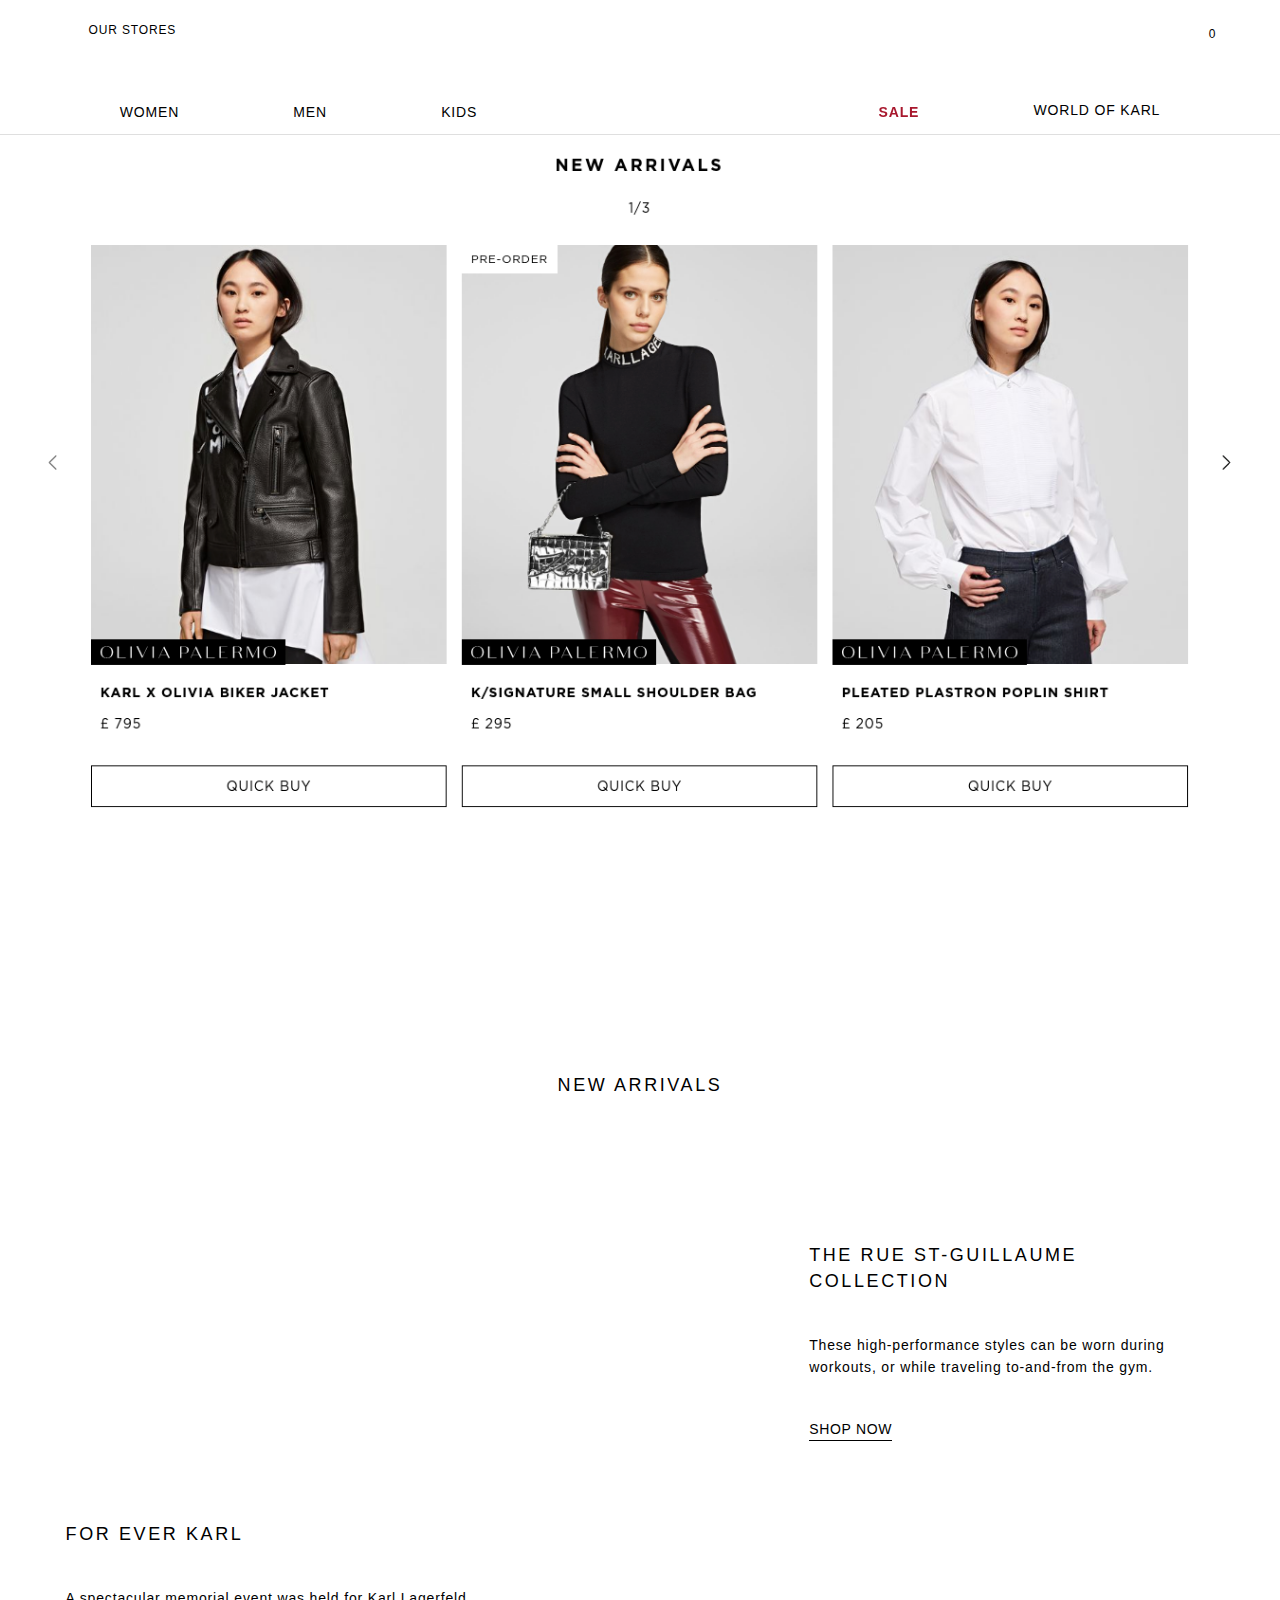
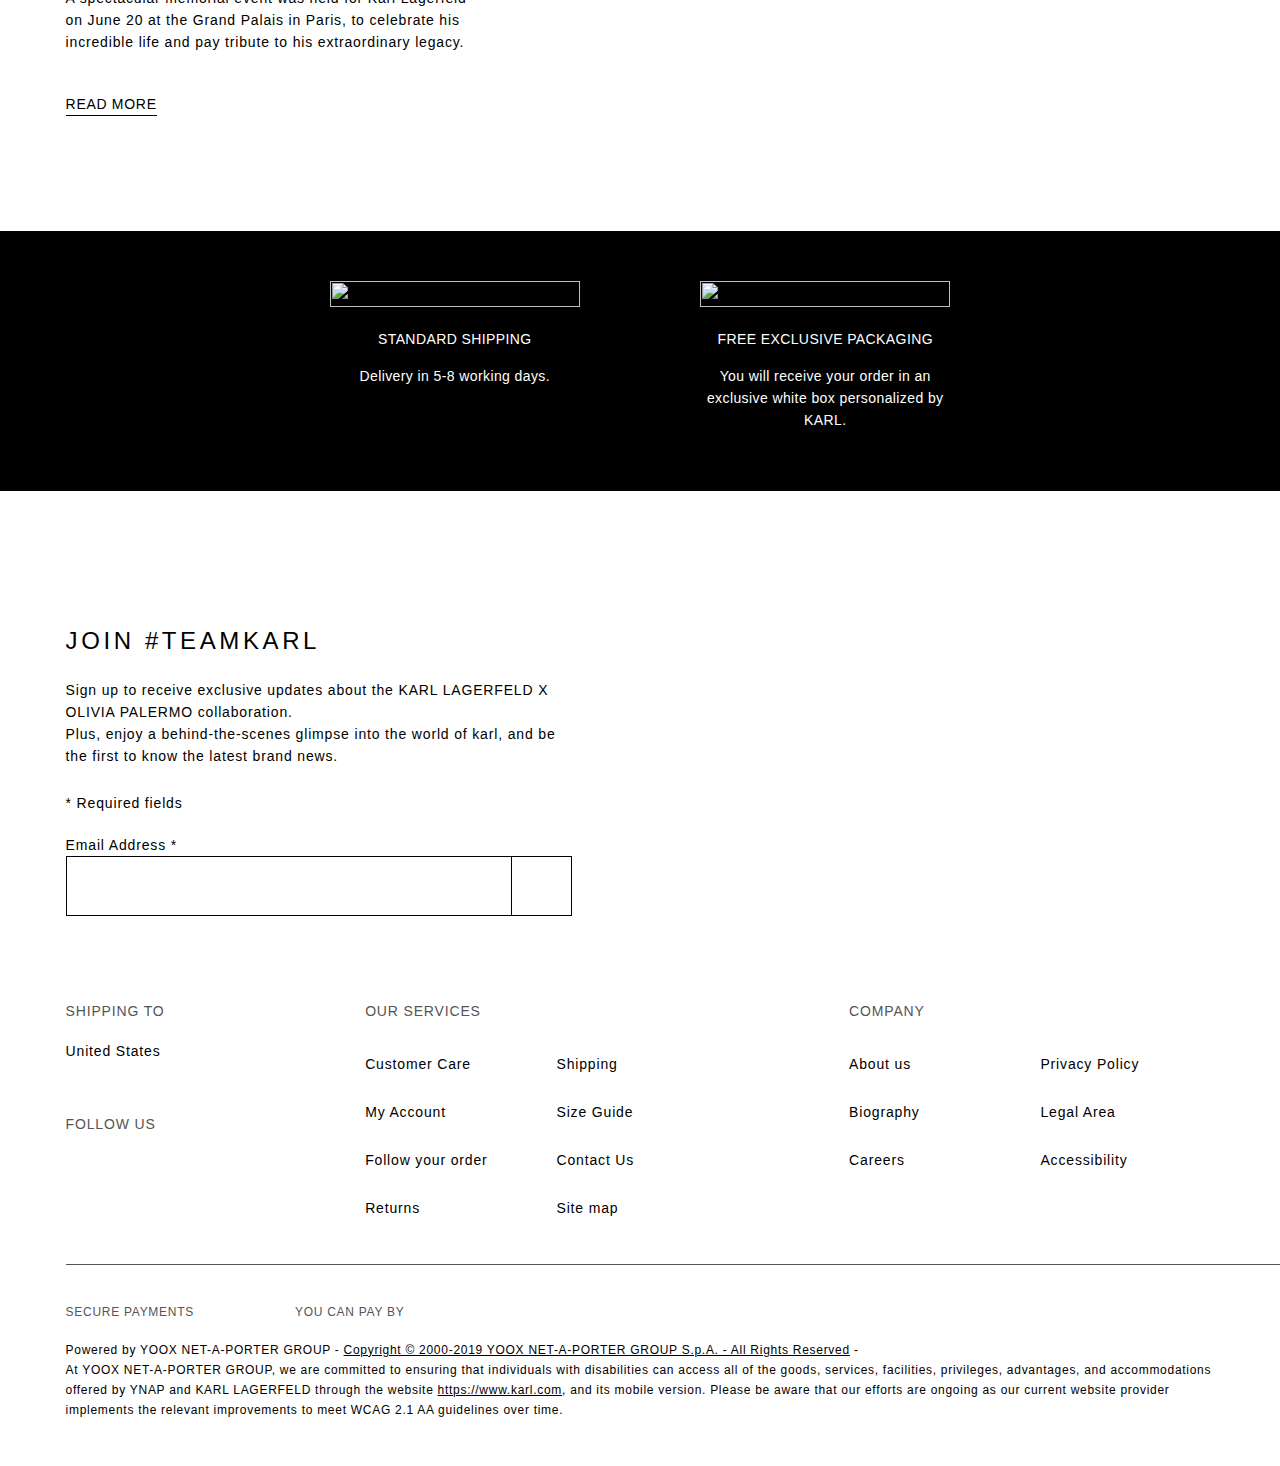
==== commit 6bf29d41: "Add files via upload" ====
--- a/index.html
+++ b/index.html
@@ -343,22 +343,20 @@
     
     <div id="menu-space"></div>
     <header id="siteHeader" class="hasPremiumClientService">
-        <div class="headerWrapper">
+<div class="headerWrapper">
             <div class="wrapper_top">
 
     
 
 <!-- LOGO -->
-      <a href="index.html"> 
         <h1 class="logo" itemscope="" itemtype="https://schema.org/Organization">
             <span class="visuallyHidden">KARLLAGERFELD</span>
         </h1>
-      </a>
 
 
                 <nav id="iconHeaderWrapperSx" class="iconHeaderWrapper">
-                    <div class="storeLocator iconHeader" >
-                        <a href="https://www.karl.com/experience/us/store-locator/" title="OUR STORES">
+                    <div class="storeLocator iconHeader">
+                        <a href="https://www.karl.com/experience/en/store-locator/" title="OUR STORES">
                             <span class="icon"></span>
                             <span class="text">OUR STORES</span>
                         </a>
@@ -367,30 +365,31 @@
                 <nav id="iconHeaderWrapperDx" class="iconHeaderWrapper">
                     <ul>
                         <li class="searchButton iconHeader">
-                            <button id="searchButton"  title="SEARCH" aria-expanded="false" aria-controls="searchLayer">
+                            <button id="searchButton" title="SEARCH" aria-expanded="false" aria-controls="searchLayer">
                                 <span class="icon"></span>
                                 <span class="text visuallyHidden">SEARCH</span>
                             </button>
 
                         </li>
                             <li class="accountButton iconHeader ">
-                                <button id="accountButton" title="MY ACCOUNT"  aria-expanded="false" aria-controls="accountLayer"  >
+                                <button id="accountButton" title="MY ACCOUNT" aria-expanded="false" aria-controls="accountLayer" onclick="" >
                                     <span class="icon"></span>
                                     <span class="text visuallyHidden">My Account</span>
                                 </button>
 
+
                                 
                             </li>
+                             <button id="my-account-trigger-button" onclick="displayMyAccount()"></button>
                             <li class="wishListButton iconHeader">
 
 
 
-<div class="wishListLink " data-ytos-ctrl="wishlist.wishListLink" data-ytos-opt="{&quot;options&quot;:{&quot;preventDefaultBehaviour&quot;:false,&quot;itemsInWishList&quot;:0,&quot;shouldAccessLocalStorage&quot;:false,&quot;shouldFilterBySiteCode&quot;:true},&quot;config&quot;:{}}" data-ytos-ver="1.2.5"><a rel="nofollow" href="/us/Account/WishList" data-ytos-mdl="{&quot;itemsInWishList&quot;: 0}"  title="MY WISHLIST">
+<div class="wishListLink " data-ytos-ctrl="wishlist.wishListLink" data-ytos-opt="{&quot;options&quot;:{&quot;preventDefaultBehaviour&quot;:false,&quot;itemsInWishList&quot;:0,&quot;shouldAccessLocalStorage&quot;:false,&quot;shouldFilterBySiteCode&quot;:true},&quot;config&quot;:{}}" data-ytos-ver="1.2.5"><a rel="nofollow" href="/gb/Account/WishList" data-ytos-mdl="{&quot;itemsInWishList&quot;: 0}" title="MY WISHLIST">
         <span class="icon" aria-hidden="true"></span>
         <span class="text">My Wishlist</span>
         <span class="count">0</span>
-    </a>
-</div>
+    </a></div>
                             </li>
                             <li class="minicartButton iconHeader">
 
@@ -408,13 +407,315 @@
     <span class="text">Shopping Bag</span>
     <span class="count">0</span>
         </button>
-    </div>
-</div>
+    </div></div>
                             </li>
                     </ul>
                 </nav>
 
             </div>
+
+
+
+
+
+
+
+<div class="storeLayers">
+    <!--layers start -->
+    <div class="storeLayer searchLayer" tabindex="-1" id="searchLayer" aria-labelledby="searchButton" role="dialog">
+<div class="storeLayer-inner">
+
+
+
+<div class="is-vHidden">
+    <p class="layerStartLabel">start layer</p>
+</div>
+
+<div class="closeButtonWrapper">
+    <button class="closeButton closeButton--startLayer" data-ytos-close-layer="">
+        <span class="text closeButton-text">Close</span>
+        <span class="icon closeButton-icon"></span>
+    </button>
+</div>
+
+
+
+<div class="layer-title">
+    Search
+</div>
+
+<div class="suggestion_wrapper">
+    <div class="suggested_items">
+        <div class="title">
+            Suggested items
+        </div>
+        <div class="suggested_container products">
+            
+        </div>
+    </div>
+
+    <div class="suggestion_form">
+
+
+
+<form action="/Search/Index" class="textSearch" data-ytos-ctrl="search.textBox" data-ytos-ver="1.4.6" data-ytos-opt="{&quot;config&quot;:{&quot;IsFaytEnabled&quot;:true,&quot;ViewType&quot;:2,&quot;IsGenderPickerEnabled&quot;:false,&quot;GenderPickerType&quot;:0,&quot;QueryMinLength&quot;:2}}">
+    <!-- text search input fields -->
+            <div class="fieldLabel">
+                <label for="searchInput">Search</label>
+            </div>
+
+
+    <input type="text" id="searchInput" autocomplete="off" placeholder="Type to search" data-ytos-input="">
+    <input type="hidden" name="textsearch" data-ytos-text-search="" value="">
+    <input type="hidden" name="siteCode" value="KARLLAGERFELD_GB">
+
+    <!-- required hidden fields -->
+            <input type="hidden" name="season" value="A,P,E">
+            <input type="hidden" name="department" value="llprdcts">
+
+
+        <input type="hidden" name="gender" value="U,D,E">
+
+        <button type="submit">Search</button>
+
+
+<div id="suggestionContainer" data-ytos="suggestionContainer" style="display: none;"></div></form>
+
+
+
+    </div>
+    
+</div>
+
+
+
+<div class="is-vHidden">
+    <p class="layerEndLabel">end layer</p>
+</div>
+
+<div class="closeButtonWrapper">
+    <button class="closeButton closeButton--endLayer" data-ytos-close-layer="">
+        <span class="text closeButton-text">Close</span>
+        <span class="icon closeButton-icon"></span>
+    </button>
+</div>
+
+</div>
+
+    </div>
+
+    <div class="storeLayer accountLayer" tabindex="-1" aria-labelledby="accountButton" role="dialog">
+
+
+
+<div class="is-vHidden">
+    <p class="layerStartLabel">start layer</p>
+</div>
+
+<div class="closeButtonWrapper">
+    <button class="closeButton closeButton--startLayer" data-ytos-close-layer="">
+        <span class="text closeButton-text">Close</span>
+        <span class="icon closeButton-icon"></span>
+    </button>
+</div>
+
+            <div class="layer-title">
+                My Account
+            </div>
+<div class="customMyAccountMenu " data-ytos-ctrl="account.customMyAccountMenu" data-ytos-ver="1.2.2"><div class="accountNavigationContainer">
+
+
+
+    <ul class="logged">
+        <li class="wishlistMenu" data-ytos-account-menu="wishlist">
+            <a href="/gb/Account/WishList">
+                <span class="icon "></span>
+                <span class="text">  My Wishlist</span>
+            </a>
+        </li>
+        <li class="profileMenu" data-ytos-account-menu="profile">
+            <a href="/gb/Account/User/Profile">
+                <span class="icon "></span>
+                <span class="text">  My Profile</span>
+            </a>
+        </li>
+       <li class="addressbookMenu" data-ytos-account-menu="addressbook">
+            <a href="/gb/Account/AddressBook">
+                <span class="icon "></span>
+                <span class="text"> My Addresses </span>
+            </a>
+        </li>
+        <li class="orderMenu" data-ytos-account-menu="orders">
+            <a href="/gb/Account/Orders">
+                <span class="icon "></span>
+                <span class="text"> My Orders </span>
+            </a>
+        </li>
+        <li class="creditcardMenu" data-ytos-account-menu="creditcardwallet">
+            <a href="/gb/Account/CreditCardWallet">
+                <span class="icon "></span>
+                <span class="text"> My Cards</span>
+            </a>
+        </li>
+        <li class="logoutMenu" data-ytos-account-menu="logout" data-redirect="redirect">
+
+
+
+<div class="logout logout" data-ytos-ctrl="account.logout" data-ytos-opt="{&quot;config&quot;:{&quot;redirectAfterLogout&quot;:false}}" data-ytos-ver="1.0.12">    <a class="logoutLink" data-ytos-logout="" href="javascript:void(0)">
+        <span class="icon"></span>
+        <span class="text">Log out</span>
+    </a>
+</div>
+        </li>
+    </ul>
+
+    <div class="welcomeMessageCustom">
+
+
+
+
+<div class="welcomeMessage " data-ytos-ctrl="account.welcomeMessage" data-ytos-opt="{&quot;options&quot;:{&quot;customMessage&quot;:&quot;&quot;,&quot;disableAjaxUpdate&quot;:true,&quot;messageType&quot;:2}}" data-ytos-ver="1.0.0">    <span class="icon" aria-hidden="true"></span>
+    <span class="text">
+        <span class="name">Facundo</span> <span class="surname">Napal</span>, welcome to KARL
+    </span>
+</div>
+
+    </div>
+
+</div></div>
+
+
+
+<div class="is-vHidden">
+    <p class="layerEndLabel">end layer</p>
+</div>
+
+<div class="closeButtonWrapper">
+    <button class="closeButton closeButton--endLayer" data-ytos-close-layer="">
+        <span class="text closeButton-text">Close</span>
+        <span class="icon closeButton-icon"></span>
+    </button>
+</div>
+
+    </div>
+
+    
+
+    <div class="storeLayer minicartLayer loading" tabindex="-1" id="minicartLayer" aria-labelledby="minicartButton" role="dialog">
+
+
+
+<div class="is-vHidden">
+    <p class="layerStartLabel">start layer</p>
+</div>
+
+<div class="closeButtonWrapper">
+    <button class="closeButton closeButton--startLayer" data-ytos-close-layer="">
+        <span class="text closeButton-text">Close</span>
+        <span class="icon closeButton-icon"></span>
+    </button>
+</div>
+
+
+
+
+<div class="miniCart" data-ytos-ctrl="cart.miniCart" data-ytos-opt="{&quot;config&quot;:{&quot;activeCheckoutType&quot;:&quot;OnePageCheckout&quot;},&quot;options&quot;:{&quot;showOnCartLinkMouseEnter&quot;:false,&quot;hideOnCartLinkMouseLeave&quot;:false,&quot;toggleOnCartLinkClick&quot;:true,&quot;hideOnMiniCartMouseLeave&quot;:false,&quot;showOnItemAdded&quot;:true,&quot;hideTimeoutOnItemAdded&quot;:3000,&quot;showIfEmpty&quot;:true}}" data-ytos-ver="1.4.4" id="miniCart"></div>
+
+
+<div class="is-vHidden">
+    <p class="layerEndLabel">end layer</p>
+</div>
+
+<div class="closeButtonWrapper">
+    <button class="closeButton closeButton--endLayer" data-ytos-close-layer="">
+        <span class="text closeButton-text">Close</span>
+        <span class="icon closeButton-icon"></span>
+    </button>
+</div>
+
+    </div>
+
+    <div class="storeLayer menuLayer dark" tabindex="-1">
+<div class="storeLayer-inner">
+
+
+
+<div class="is-vHidden">
+    <p class="layerStartLabel">start layer</p>
+</div>
+
+<div class="closeButtonWrapper">
+    <button class="closeButton closeButton--startLayer" data-ytos-close-layer="">
+        <span class="text closeButton-text">Close</span>
+        <span class="icon closeButton-icon"></span>
+    </button>
+</div>
+
+
+
+<nav class="menu menu_level1">
+
+<div class="level-1" data-level="1" data-parent-id="women"><ul><li class="view_all_women menuItem" data-target-code="view_all_women" data-target-parameters="section=women" id="women_view_all_women"><a href="https://www.karl.com/gb/subhome/women_section"><span aria-hidden="true" class="icon"></span><span class="text">View All Women</span></a></li><li class="hasChildren features menuItem" data-target-code="features" id="women_features"><div><span aria-hidden="true" class="icon"></span><span class="text">Features</span></div><div class="level-2" data-level="2" data-parent-id="women_features"><ul><li class="new_arrivals menuItem" data-target-code="new_arrivals" data-target-gender="D" id="women_features_new_arrivals"><a href="https://www.karl.com/gb/women/new-arrivals"><span aria-hidden="true" class="icon"></span><span class="text">New</span></a></li><li class="olivia_palermo menuItem" data-target-code="olivia_palermo" data-target-gender="D" id="women_features_olivia_palermo"><a href="https://www.karl.com/gb/women/olivia-palermo"><span aria-hidden="true" class="icon"></span><span class="text">OLIVIA PALERMO</span></a></li><li class="back_in_stock menuItem" data-target-code="back_in_stock" data-target-gender="D" id="women_features_back_in_stock"><a href="https://www.karl.com/gb/women/back-in-stock"><span aria-hidden="true" class="icon"></span><span class="text">Back in stock</span></a></li><li class="rue_stguillaume_ menuItem" data-target-code="rue_stguillaume_" data-target-gender="D" id="women_features_rue_stguillaume_"><a href="https://www.karl.com/gb/women/rue-saint-guillaume"><span aria-hidden="true" class="icon"></span><span class="text">Rue St.Guillaume</span></a></li><li class="karl_legend menuItem" data-target-code="karl_legend" data-target-gender="D" id="women_features_karl_legend"><a href="https://www.karl.com/gb//women/karl-legend"><span aria-hidden="true" class="icon"></span><span class="text">Karl Legend</span></a></li><li class="karl_dots menuItem" data-target-code="karl_dots" data-target-gender="D" id="women_features_karl_dots"><a href="https://www.karl.com/gb/women/karl-dots"><span aria-hidden="true" class="icon"></span><span class="text">Karl Dots</span></a></li><li class="karl_ikonik menuItem" data-target-code="karl_ikonik" id="women_features_karl_ikonik"><a href="https://www.karl.com/gb/women/karl-ikonik"><span aria-hidden="true" class="icon"></span><span class="text">Karl Ikonik</span></a></li><li class="gift menuItem" data-target-code="gift" data-target-gender="D" data-target-parameters="yurirulename=searchmultigenderdepartment" id="women_features_gift"><a href="https://www.karl.com/gb/perfect-gifts"><span aria-hidden="true" class="icon"></span><span class="text">GIFTS </span></a></li></ul></div></li><li class="hasChildren ready_to_wear menuItem" data-target-code="ready_to_wear" data-target-gender="D" id="women_ready_to_wear"><div><span aria-hidden="true" class="icon"></span><span class="text">Ready to wear</span></div><div class="level-2" data-level="2" data-parent-id="women_ready_to_wear" data-target-gender="D"><ul><li class="all_ready_to_wear menuItem" data-target-code="all_ready_to_wear" data-target-gender="D" id="women_ready_to_wear_all_ready_to_wear"><a href="https://www.karl.com/gb/women/ready-to-wear"><span aria-hidden="true" class="icon"></span><span class="text">View all Ready to wear</span></a></li><li class="blouses menuItem" data-target-code="blouses" data-target-gender="D" id="women_ready_to_wear_blouses"><a href="https://www.karl.com/gb/women/blouses"><span aria-hidden="true" class="icon"></span><span class="text">Blouses</span></a></li><li class="dresses menuItem" data-target-code="dresses" data-target-gender="D" id="women_ready_to_wear_dresses"><a href="https://www.karl.com/gb/women/dresses-skirts"><span aria-hidden="true" class="icon"></span><span class="text">Dresses</span></a></li><li class="skirts menuItem" data-target-code="skirts" data-target-gender="D" id="women_ready_to_wear_skirts"><a href="https://www.karl.com/gb/women/skirts"><span aria-hidden="true" class="icon"></span><span class="text">Skirts</span></a></li><li class="jackets_coats menuItem" data-target-code="jackets_coats" data-target-gender="D" id="women_ready_to_wear_jackets_coats"><a href="https://www.karl.com/gb/women/jackets-coats"><span aria-hidden="true" class="icon"></span><span class="text">Jackets &amp; coats</span></a></li><li class="knitwear menuItem" data-target-code="knitwear" data-target-gender="D" id="women_ready_to_wear_knitwear"><a href="https://www.karl.com/gb/women/knitwear"><span aria-hidden="true" class="icon"></span><span class="text">Knitwear</span></a></li><li class="sweatshirts menuItem" data-target-code="sweatshirts" data-target-gender="D" id="women_ready_to_wear_sweatshirts"><a href="https://www.karl.com/gb/women/sweatshirts"><span aria-hidden="true" class="icon"></span><span class="text">Sweatshirts</span></a></li><li class="pants menuItem" data-target-code="pants" data-target-gender="D" id="women_ready_to_wear_pants"><a href="https://www.karl.com/gb/women/trousers"><span aria-hidden="true" class="icon"></span><span class="text">Trousers</span></a></li><li class="beachwear menuItem" data-target-code="beachwear" data-target-gender="D" id="women_ready_to_wear_beachwear"><a href="https://www.karl.com/gb/women/beachwear"><span aria-hidden="true" class="icon"></span><span class="text">Beachwear</span></a></li><li class="tshirts menuItem" data-target-code="tshirts" data-target-gender="D" id="women_ready_to_wear_tshirts"><a href="https://www.karl.com/gb/women/t-shirts"><span aria-hidden="true" class="icon"></span><span class="text">T-Shirts</span></a></li></ul></div></li><li class="hasChildren bags menuItem" data-target-code="bags" data-target-gender="D" id="women_bags"><div><span aria-hidden="true" class="icon"></span><span class="text">Bags</span></div><div class="level-2" data-level="2" data-parent-id="women_bags" data-target-gender="D"><ul><li class="all_bags menuItem" data-target-code="all_bags" data-target-gender="D" id="women_bags_all_bags"><a href="https://www.karl.com/gb/women/bags"><span aria-hidden="true" class="icon"></span><span class="text">View all Bags</span></a></li><li class="crossbodies_bags menuItem" data-target-code="crossbodies_bags" data-target-gender="D" id="women_bags_crossbodies_bags"><a href="https://www.karl.com/gb/women/crossbody-bags"><span aria-hidden="true" class="icon"></span><span class="text">Crossbody bags</span></a></li><li class="handbags menuItem" data-target-code="handbags" data-target-gender="D" id="women_bags_handbags"><a href="https://www.karl.com/gb/women/handbags"><span aria-hidden="true" class="icon"></span><span class="text">Handbags</span></a></li><li class="evening_bags_clutches menuItem" data-target-code="evening_bags_clutches" data-target-gender="D" id="women_bags_evening_bags_clutches"><a href="https://www.karl.com/gb/women/minaudieres-clutches"><span aria-hidden="true" class="icon"></span><span class="text">Evening bags &amp; clutches</span></a></li><li class="shoppers_totes menuItem" data-target-code="shoppers_totes" data-target-gender="D" id="women_bags_shoppers_totes"><a href="https://www.karl.com/gb/women/shoppers-totes"><span aria-hidden="true" class="icon"></span><span class="text">Shoppers &amp; totes</span></a></li><li class="backpacks menuItem" data-target-code="backpacks" data-target-gender="D" id="women_bags_backpacks"><a href="https://www.karl.com/gb/women/backpacks"><span aria-hidden="true" class="icon"></span><span class="text">Backpacks</span></a></li><li class="bum_bags menuItem" data-target-code="bum_bags" id="women_bags_bum_bags"><a href="https://www.karl.com/gb/women/bum-bags"><span aria-hidden="true" class="icon"></span><span class="text">Bum bags</span></a></li><li class="signature_bags menuItem" data-target-code="signature_bags" id="women_bags_signature_bags"><a href="https://www.karl.com/gb/women/k-signature"><span aria-hidden="true" class="icon"></span><span class="text">Signature bags</span></a></li><li class="small_leather_goods menuItem" data-target-code="small_leather_goods" data-target-gender="D" id="women_bags_small_leather_goods"><a href="https://www.karl.com/gb/women/small-leather-goods"><span aria-hidden="true" class="icon"></span><span class="text">Small leather goods</span></a></li><li class="travel_digital_ menuItem" data-target-code="travel_digital_" data-target-gender="D" id="women_bags_travel_digital_"><a href="https://www.karl.com/gb/women/travel-digital"><span aria-hidden="true" class="icon"></span><span class="text">Travel &amp; digital </span></a></li></ul></div></li><li class="hasChildren accessories menuItem" data-target-code="accessories" data-target-gender="D" id="women_accessories"><div><span aria-hidden="true" class="icon"></span><span class="text">Accessories</span></div><div class="level-2" data-level="2" data-parent-id="women_accessories" data-target-gender="D"><ul><li class="all_accessories menuItem" data-target-code="all_accessories" data-target-gender="D" id="women_accessories_all_accessories"><a href="https://www.karl.com/gb/women/view-all-accessories"><span aria-hidden="true" class="icon"></span><span class="text">View all Accessories</span></a></li><li class="jewelry menuItem" data-target-code="jewelry" data-target-gender="D" id="women_accessories_jewelry"><a href="https://www.karl.com/gb/women/jewellery"><span aria-hidden="true" class="icon"></span><span class="text">Jewellery</span></a></li><li class="keychain menuItem" data-target-code="keychain" data-target-gender="D" id="women_accessories_keychain"><a href="https://www.karl.com/gb/women/key-chains"><span aria-hidden="true" class="icon"></span><span class="text">Keychains</span></a></li><li class="lifestyle menuItem" data-target-code="lifestyle" data-target-gender="D" id="women_accessories_lifestyle"><a href="https://www.karl.com/gb/women/lifestyle"><span aria-hidden="true" class="icon"></span><span class="text">Lifestyle</span></a></li><li class="iphone_cases menuItem" data-target-code="iphone_cases" data-target-gender="D" id="women_accessories_iphone_cases"><a href="https://www.karl.com/gb/women/iphone-cases-accessories"><span aria-hidden="true" class="icon"></span><span class="text">iPhone Cases</span></a></li><li class="perfumes menuItem" data-target-code="perfumes" data-target-gender="D" id="women_accessories_perfumes"><a href="https://www.karl.com/gb/women/perfumes"><span aria-hidden="true" class="icon"></span><span class="text">Perfumes</span></a></li><li class="shoes menuItem" data-target-code="shoes" data-target-gender="D" id="women_accessories_shoes"><a href="https://www.karl.com/gb/women/shoes"><span aria-hidden="true" class="icon"></span><span class="text">Shoes</span></a></li><li class="soft_accessories menuItem" data-target-code="soft_accessories" data-target-gender="D" id="women_accessories_soft_accessories"><a href="https://www.karl.com/gb/women/soft-accessories"><span aria-hidden="true" class="icon"></span><span class="text">Soft accessories</span></a></li><li class="sunglasses menuItem" data-target-code="sunglasses" data-target-gender="D" id="women_accessories_sunglasses"><a href="https://www.karl.com/gb/women/eyewear"><span aria-hidden="true" class="icon"></span><span class="text">Sunglasses</span></a></li></ul></div></li><li class="hasChildren bannerimage_banner_1 menuItem" data-target-code="bannerimage_banner_1" id="women_bannerimage_banner_1"><div><span aria-hidden="true" class="icon"></span><span class="text">Banner 1</span></div><div class="level-2" data-level="2" data-parent-id="women_bannerimage_banner_1"><ul><li class="bannerimage_banner_img1 menuItem" data-image-path="https://media.yoox.biz/tools/menupreview/KARLLAGERFELD/1308795a6a484c88baa9add079a51165.jpg" data-target-code="bannerimage_banner_img1" id="women_bannerimage_banner_1_bannerimage_banner_img1"><a href="/women/new-arrivals"><span aria-hidden="true" class="icon"></span><span class="text">New Arrivals</span></a></li></ul></div></li></ul></div><div class="level-1" data-level="1" data-parent-id="men"><ul><li class="view_all_men menuItem" data-target-code="view_all_men" data-target-parameters="section=men" id="men_view_all_men"><a href="https://www.karl.com/gb/subhome/men_section"><span aria-hidden="true" class="icon"></span><span class="text">View all Men</span></a></li><li class="hasChildren features menuItem" data-target-code="features" id="men_features"><div><span aria-hidden="true" class="icon"></span><span class="text">Features</span></div><div class="level-2" data-level="2" data-parent-id="men_features"><ul><li class="new menuItem" data-target-code="new" data-target-gender="U" id="men_features_new"><a href="https://www.karl.com/gb/men/new-arrivals-men"><span aria-hidden="true" class="icon"></span><span class="text">New</span></a></li><li class="back_in_stock menuItem" data-target-code="back_in_stock" data-target-gender="U" id="men_features_back_in_stock"><a href="https://www.karl.com/gb/men/back-in-stock"><span aria-hidden="true" class="icon"></span><span class="text">Back in stock</span></a></li><li class="rue_stguillaume_ menuItem" data-target-code="rue_stguillaume_" data-target-gender="U" id="men_features_rue_stguillaume_"><a href="https://www.karl.com/gb/men/rue-saint-guillaume"><span aria-hidden="true" class="icon"></span><span class="text">Rue St.Guillaume</span></a></li><li class="karl_ikonik menuItem" data-target-code="karl_ikonik" id="men_features_karl_ikonik"><a href="https://www.karl.com/gb/karl-ikonik-men"><span aria-hidden="true" class="icon"></span><span class="text">Karl Ikonik</span></a></li></ul></div></li><li class="hasChildren ready_to_wear menuItem" data-target-code="ready_to_wear" data-target-gender="U" id="men_ready_to_wear"><div><span aria-hidden="true" class="icon"></span><span class="text">Ready to wear</span></div><div class="level-2" data-level="2" data-parent-id="men_ready_to_wear" data-target-gender="U"><ul><li class="view_all menuItem" data-target-code="view_all" data-target-gender="U" id="men_ready_to_wear_view_all"><a href="https://www.karl.com/gb/men/ready-to-wear-men"><span aria-hidden="true" class="icon"></span><span class="text">View all Ready to wear</span></a></li><li class="tshirts menuItem" data-target-code="tshirts" data-target-gender="U" id="men_ready_to_wear_tshirts"><a href="https://www.karl.com/gb/men/t-shirts"><span aria-hidden="true" class="icon"></span><span class="text">T-Shirts</span></a></li><li class="sweatshirts menuItem" data-target-code="sweatshirts" data-target-gender="U" id="men_ready_to_wear_sweatshirts"><a href="https://www.karl.com/gb/men/sweatshirts"><span aria-hidden="true" class="icon"></span><span class="text">Sweatshirts</span></a></li><li class="shirts menuItem" data-target-code="shirts" data-target-gender="U" id="men_ready_to_wear_shirts"><a href="https://www.karl.com/gb/men/shirts"><span aria-hidden="true" class="icon"></span><span class="text">Shirts</span></a></li><li class="knitwear menuItem" data-target-code="knitwear" data-target-gender="U" id="men_ready_to_wear_knitwear"><a href="https://www.karl.com/gb/men/knitwear"><span aria-hidden="true" class="icon"></span><span class="text">Knitwear</span></a></li><li class="jackets_coats menuItem" data-target-code="jackets_coats" data-target-gender="U" id="men_ready_to_wear_jackets_coats"><a href="https://www.karl.com/gb/men/jackets-coats"><span aria-hidden="true" class="icon"></span><span class="text">Jackets</span></a></li><li class="beachwear menuItem" data-target-code="beachwear" data-target-gender="U" id="men_ready_to_wear_beachwear"><a href="https://www.karl.com/gb/men/beachwear"><span aria-hidden="true" class="icon"></span><span class="text">Beachwear</span></a></li><li class="pants menuItem" data-target-code="pants" data-target-gender="U" id="men_ready_to_wear_pants"><a href="https://www.karl.com/gb/men/trousers"><span aria-hidden="true" class="icon"></span><span class="text">Trousers</span></a></li></ul></div></li><li class="hasChildren accessories menuItem" data-target-code="accessories" data-target-gender="U" id="men_accessories"><div><span aria-hidden="true" class="icon"></span><span class="text">Accessories</span></div><div class="level-2" data-level="2" data-parent-id="men_accessories" data-target-gender="U"><ul><li class="view_all menuItem" data-target-code="view_all" data-target-gender="U" id="men_accessories_view_all"><a href="https://www.karl.com/gb/men/view-all-accessories-men"><span aria-hidden="true" class="icon"></span><span class="text">View all Accessories</span></a></li><li class="small_leather_goods menuItem" data-target-code="small_leather_goods" data-target-gender="U" id="men_accessories_small_leather_goods"><a href="https://www.karl.com/gb/men/small-leather-goods-men"><span aria-hidden="true" class="icon"></span><span class="text">Small leather goods</span></a></li><li class="lifestyle menuItem" data-target-code="lifestyle" data-target-gender="U" id="men_accessories_lifestyle"><a href="https://www.karl.com/gb/men/lifestyle-men"><span aria-hidden="true" class="icon"></span><span class="text">Lifestyle</span></a></li><li class="iphone_cases menuItem" data-target-code="iphone_cases" data-target-gender="U" id="men_accessories_iphone_cases"><a href="https://www.karl.com/gb/men/iphone-cases-accessories"><span aria-hidden="true" class="icon"></span><span class="text">iPhone Cases</span></a></li><li class="perfumes menuItem" data-target-code="perfumes" data-target-gender="U" id="men_accessories_perfumes"><a href="https://www.karl.com/gb/men/perfumes"><span aria-hidden="true" class="icon"></span><span class="text">Perfumes</span></a></li><li class="shoes menuItem" data-target-code="shoes" data-target-gender="U" id="men_accessories_shoes"><a href="https://www.karl.com/gb/men/shoes"><span aria-hidden="true" class="icon"></span><span class="text">Shoes</span></a></li><li class="sunglasses menuItem" data-target-code="sunglasses" data-target-gender="U" id="men_accessories_sunglasses"><a href="https://www.karl.com/gb/men/eyewear"><span aria-hidden="true" class="icon"></span><span class="text">Sunglasses</span></a></li><li class="travel_digital menuItem" data-target-code="travel_digital" data-target-gender="U" id="men_accessories_travel_digital"><a href="https://www.karl.com/gb/men/travel-and-digital-men"><span aria-hidden="true" class="icon"></span><span class="text">Travel &amp; digital</span></a></li></ul></div></li><li class="hasChildren bannerimage_banner_1 menuItem" data-target-code="bannerimage_banner_1" id="men_bannerimage_banner_1"><div><span aria-hidden="true" class="icon"></span><span class="text">Banner 1</span></div><div class="level-2" data-level="2" data-parent-id="men_bannerimage_banner_1"><ul><li class="bannerimage_banner_img1 menuItem" data-image-path="https://media.yoox.biz/tools/menupreview/KARLLAGERFELD/8c0c6179eab74ad0aecacc7edf23705f.jpg" data-target-code="bannerimage_banner_img1" id="men_bannerimage_banner_1_bannerimage_banner_img1"><a href="/subhome/men_section"><span aria-hidden="true" class="icon"></span><span class="text">Discover more</span></a></li></ul></div></li></ul></div><div class="level-1" data-level="1" data-parent-id="kidswear"><ul><li class="view_all_kids menuItem" data-target-code="view_all_kids" data-target-parameters="section=kids" id="kidswear_view_all_kids"><a href="https://www.karl.com/gb/subhome/kids_section"><span aria-hidden="true" class="icon"></span><span class="text">View all Kidswear</span></a></li><li class="hasChildren features menuItem" data-target-code="features" id="kidswear_features"><div><span aria-hidden="true" class="icon"></span><span class="text">Features</span></div><div class="level-2" data-level="2" data-parent-id="kidswear_features"><ul><li class="new_arrivals menuItem" data-target-code="new_arrivals" data-target-parameters="yurirulename=searchmultigenderdepartment" id="kidswear_features_new_arrivals"><a href="https://www.karl.com/gb/new-arrivals-kids"><span aria-hidden="true" class="icon"></span><span class="text">New</span></a></li></ul></div></li><li class="hasChildren kidswear menuItem" data-target-code="kidswear" data-target-parameters="yurirulename=searchmultigenderdepartment" id="kidswear_kidswear"><div><span aria-hidden="true" class="icon"></span><span class="text">Kids</span></div><div class="level-2" data-level="2" data-parent-id="kidswear_kidswear"><ul><li class="view_all_kids menuItem" data-target-code="view_all_kids" data-target-parameters="yurirulename=searchmultigenderdepartment" id="kidswear_kidswear_view_all_kids"><a href="https://www.karl.com/gb/all-kids"><span aria-hidden="true" class="icon"></span><span class="text">View all Kids</span></a></li><li class="babies menuItem" data-target-code="babies" data-target-parameters="yurirulename=searchmultigenderdepartment" id="kidswear_kidswear_babies"><a href="https://www.karl.com/gb/baby"><span aria-hidden="true" class="icon"></span><span class="text">Baby</span></a></li><li class="all_girls menuItem" data-target-code="all_girls" data-target-parameters="yurirulename=searchmultigenderdepartment" id="kidswear_kidswear_all_girls"><a href="https://www.karl.com/gb/girls"><span aria-hidden="true" class="icon"></span><span class="text">Girls</span></a></li><li class="girls_top menuItem" data-target-code="girls_top" data-target-parameters="yurirulename=searchmultigenderdepartment" id="kidswear_kidswear_girls_top"><a href="https://www.karl.com/gb/girls-tops"><span aria-hidden="true" class="icon"></span><span class="text">Girls' tops</span></a></li><li class="girls_bottem menuItem" data-target-code="girls_bottem" data-target-parameters="yurirulename=searchmultigenderdepartment" id="kidswear_kidswear_girls_bottem"><a href="https://www.karl.com/gb/girls-bottoms"><span aria-hidden="true" class="icon"></span><span class="text">Girls' bottoms</span></a></li><li class="all_boys menuItem" data-target-code="all_boys" data-target-parameters="yurirulename=searchmultigenderdepartment" id="kidswear_kidswear_all_boys"><a href="https://www.karl.com/gb/boys"><span aria-hidden="true" class="icon"></span><span class="text">Boys</span></a></li><li class="boys_top menuItem" data-target-code="boys_top" data-target-parameters="yurirulename=searchmultigenderdepartment" id="kidswear_kidswear_boys_top"><a href="https://www.karl.com/gb/boys-top"><span aria-hidden="true" class="icon"></span><span class="text">Boys' tops</span></a></li><li class="boys_bottems menuItem" data-target-code="boys_bottems" data-target-parameters="yurirulename=searchmultigenderdepartment" id="kidswear_kidswear_boys_bottems"><a href="https://www.karl.com/gb/boys-bottoms"><span aria-hidden="true" class="icon"></span><span class="text">Boys' bottoms</span></a></li><li class="accessories menuItem" data-target-code="accessories" data-target-parameters="yurirulename=searchmultigenderdepartment" id="kidswear_kidswear_accessories"><a href="https://www.karl.com/gb/accessories-kids"><span aria-hidden="true" class="icon"></span><span class="text">Accessories</span></a></li></ul></div></li><li class="hasChildren bannerimage_banner_1 menuItem" data-target-code="bannerimage_banner_1" id="kidswear_bannerimage_banner_1"><div><span aria-hidden="true" class="icon"></span><span class="text">Banner 1</span></div><div class="level-2" data-level="2" data-parent-id="kidswear_bannerimage_banner_1"><ul><li class="bannerimage_banner_img1 menuItem" data-image-path="https://media.yoox.biz/tools/menupreview/KARLLAGERFELD/5a223c58ad1947e1b77865c0ce124047.jpg" data-target-code="bannerimage_banner_img1" id="kidswear_bannerimage_banner_1_bannerimage_banner_img1"><a href="/new-arrivals-kids"><span aria-hidden="true" class="icon"></span><span class="text">New Arrivals</span></a></li></ul></div></li></ul></div><div class="level-1" data-level="1" data-parent-id="redlabel_sale"><ul><li class="view_all menuItem" data-target-code="view_all" data-target-parameters="section=sale" id="redlabel_sale_view_all"><a href="https://www.karl.com/gb/subhome/sale_section"><span aria-hidden="true" class="icon"></span><span class="text">View all Sale</span></a></li><li class="hasChildren women menuItem" data-target-code="women" data-target-gender="D" id="redlabel_sale_women"><div><span aria-hidden="true" class="icon"></span><span class="text">WOMEN</span></div><div class="level-2" data-level="2" data-parent-id="redlabel_sale_women" data-target-gender="D"><ul><li class="view_all menuItem" data-target-code="view_all" data-target-gender="D" id="redlabel_sale_women_view_all"><a href="https://www.karl.com/gb/women/sale"><span aria-hidden="true" class="icon"></span><span class="text">View All Women</span></a></li><li class="ready_to_wear menuItem" data-target-code="ready_to_wear" data-target-gender="D" id="redlabel_sale_women_ready_to_wear"><a href="https://www.karl.com/gb/women/sale-ready-to-wear"><span aria-hidden="true" class="icon"></span><span class="text">Ready to wear</span></a></li><li class="bags menuItem" data-target-code="bags" data-target-gender="D" id="redlabel_sale_women_bags"><a href="https://www.karl.com/gb/women/sale-bags"><span aria-hidden="true" class="icon"></span><span class="text">Bags</span></a></li><li class="accessories menuItem" data-target-code="accessories" data-target-gender="D" id="redlabel_sale_women_accessories"><a href="https://www.karl.com/gb/women/sale-accessories"><span aria-hidden="true" class="icon"></span><span class="text">Accessories</span></a></li></ul></div></li><li class="hasChildren men menuItem" data-target-code="men" data-target-gender="U" id="redlabel_sale_men"><div><span aria-hidden="true" class="icon"></span><span class="text">MEN</span></div><div class="level-2" data-level="2" data-parent-id="redlabel_sale_men" data-target-gender="U"><ul><li class="view_all menuItem" data-target-code="view_all" data-target-gender="U" id="redlabel_sale_men_view_all"><a href="https://www.karl.com/gb/men/sale"><span aria-hidden="true" class="icon"></span><span class="text">View all Men</span></a></li></ul></div></li><li class="hasChildren bannerimage_banner_sale menuItem" data-target-code="bannerimage_banner_sale" id="redlabel_sale_bannerimage_banner_sale"><div><span aria-hidden="true" class="icon"></span><span class="text">Banner_Sale</span></div><div class="level-2" data-level="2" data-parent-id="redlabel_sale_bannerimage_banner_sale"><ul><li class="bannerimage_banner_sale menuItem" data-image-path="https://media.yoox.biz/tools/menupreview/KARLLAGERFELD/331c0054892849f0b9ce088d51ffcdc7.jpg" data-target-code="bannerimage_banner_sale" id="redlabel_sale_bannerimage_banner_sale_bannerimage_banner_sale"><a href="/subhome/sale_section"><span aria-hidden="true" class="icon"></span><span class="text">All Sale</span></a></li></ul></div></li></ul></div>
+</nav>
+
+
+
+<div class="is-vHidden">
+    <p class="layerEndLabel">end layer</p>
+</div>
+
+<div class="closeButtonWrapper">
+    <button class="closeButton closeButton--endLayer" data-ytos-close-layer="">
+        <span class="text closeButton-text">Close</span>
+        <span class="icon closeButton-icon"></span>
+    </button>
+</div>
+
+</div>
+
+    </div>
+    <!--layers end -->
+</div>
+
+
+            <!-- jsInit - inserito in una vista condivisa con l'experience -->
+            <script type="text/javascript">
+                var jsInit = {
+                    labels: {
+                        onLineStoreLabel: "Online Store",
+                        experienceLabel: "World of Karl",
+                        giftMaxChar: "(max. 400 characters)",
+                        clickToZoom: "Click to zoom",
+                        cashOnDeliveryDesc: "",
+                        keepUpKarlNl: "Keep up with KARL!",
+                        readMoreBtn: "Read the story"
+                    }
+                };
+            </script>
+        </div>
+
+<!--start of my account menu-->
+<div id="my-accounts" style="display: none;">
+    
+
+    <div class="overlayer-myaccount-wrapper">
+       <ul class="overlay-myaccount-list">
+           <li class="overlayer-myaccount-single">My Wishlist</li>
+           <li class="overlayer-myaccount-single">My Profile</li>
+           <li class="overlayer-myaccount-single">My Addresses</li>
+           <li class="overlayer-myaccount-single">My Orders</li>
+           <li class="overlayer-myaccount-single">My Cards</li>
+           <li class="overlayer-myaccount-single"><a href="myaccount.html">#KARLLAGERFELD</a></li>
+           <li class="overlayer-myaccount-single">Log out</li>
+       </ul>
+    
+    <img src="assets/img/my-accounts.png" alt="" style="position: relative;
+    top: -13em;">
+    
+</div>
+</div>
+
+            <!--end of my account menu-->
 
 <nav class="menu menu_level0">
     
@@ -1375,5 +1676,6 @@
 <script>
     AOS.init();
   </script>
+  <script src="js/displayMyAccount.js"></script>
 </body>
 </html>
--- a/css/home.css
+++ b/css/home.css
@@ -2080,15 +2080,10 @@
 
 /*# sourceMappingURL=home.css.map */
 
-/*Photoslurp homepage styles*/
+/* Photoslurp homepage styles */
 
 .widget-title {
-	/*margin: 10px 0;
-	text-align: center;    
-	color: rgb(0, 0, 0);
-    font-size: 36px;
-    font-weight: 700;*/
-    font-size: 1.8rem;
+	font-size: 1.8rem;
     line-height: 2.6rem;
     text-transform: uppercase;
     letter-spacing: 2.6px;
@@ -2100,9 +2095,30 @@
 
 .widget-subtitle {
 	text-align: center;
-	/*color: rgb(0, 0, 0);
-    font-size: 20px;
-    font-weight: 500;
-    margin-bottom: 20px;
-    text-align: center;*/
-}+}
+
+#my-account-trigger-button {
+    background-color: transparent;
+    width: 40px;
+    position: relative;
+    right: 28%;
+}
+
+
+.overlay-myaccount-list {
+    z-index: 1;
+    position: relative;
+    top: 9.2em;
+    text-align: center;
+}
+
+.overlay-myaccount-list > li {
+	display: inline;
+	margin: 0 2.76em;
+	color: transparent;
+	cursor: pointer;
+}
+
+.overlay-myaccount-list > li:hover {
+	border-bottom: 1px solid black;
+}
